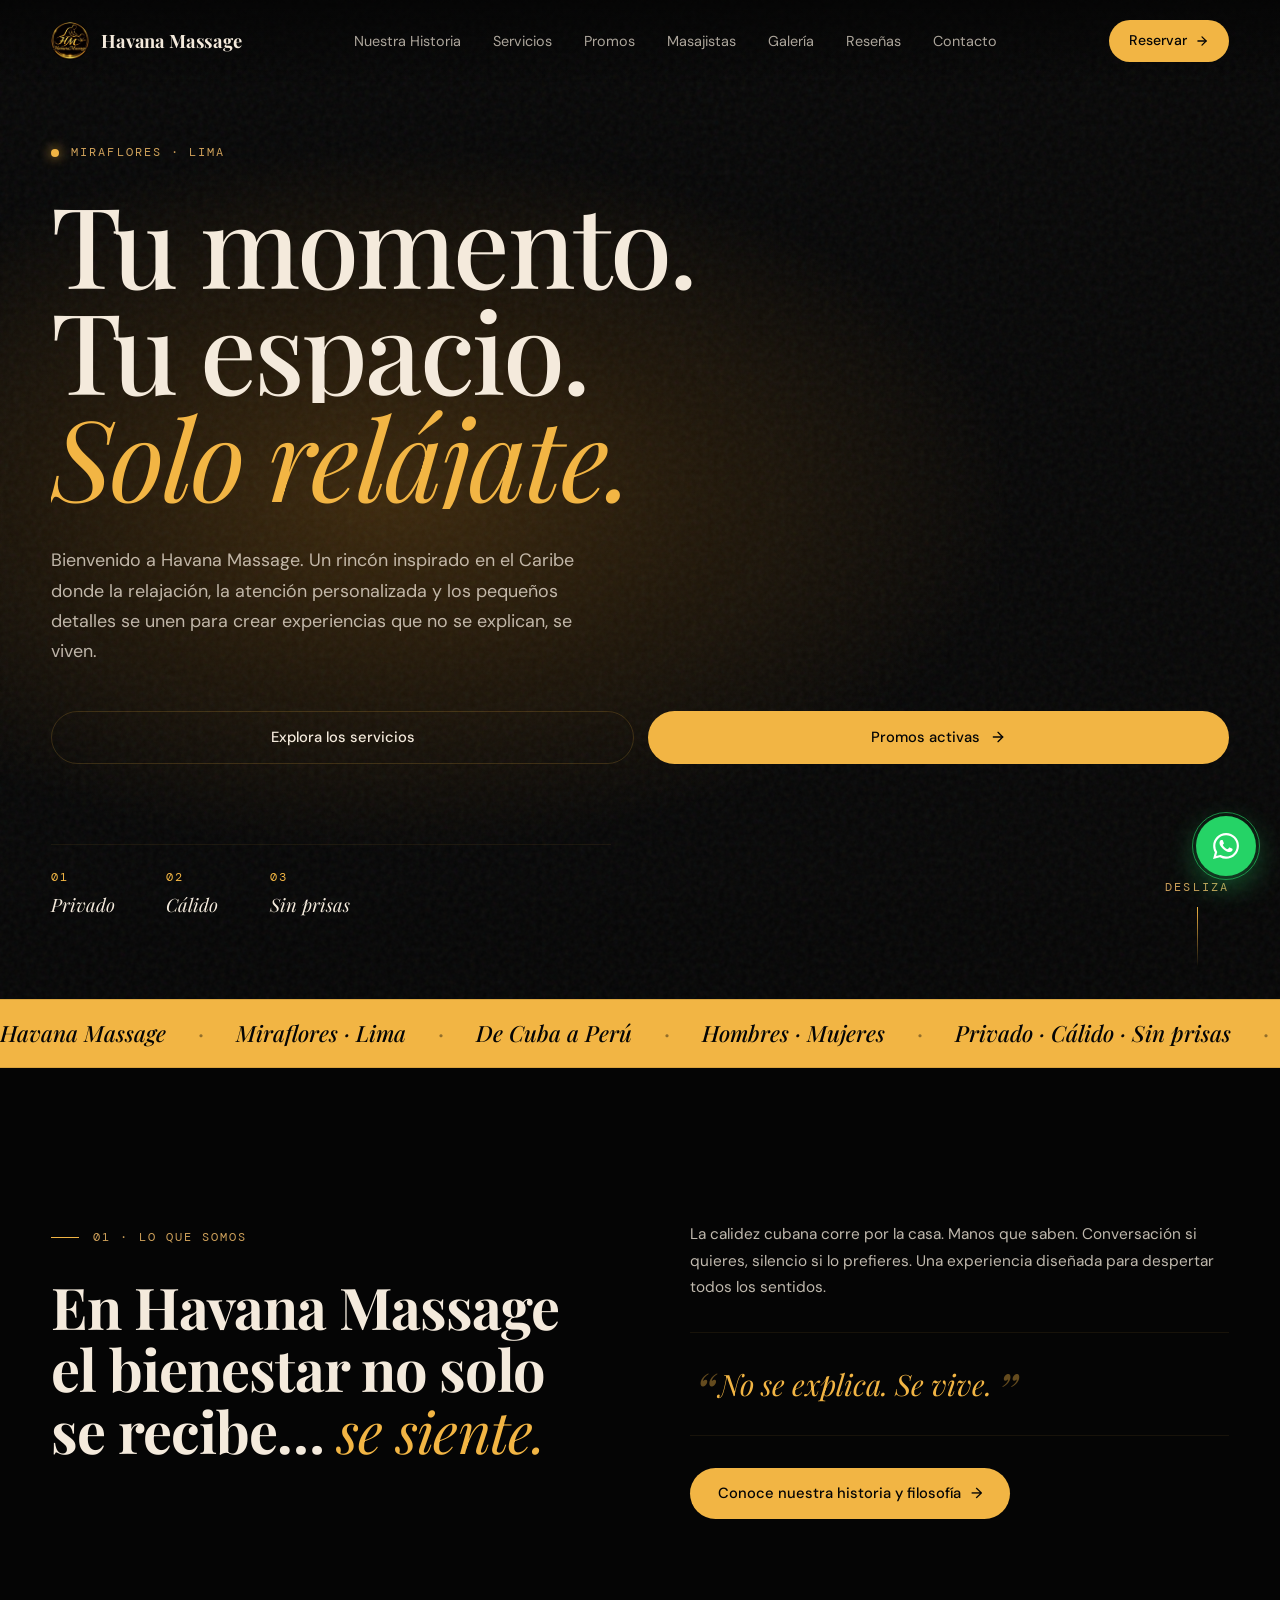
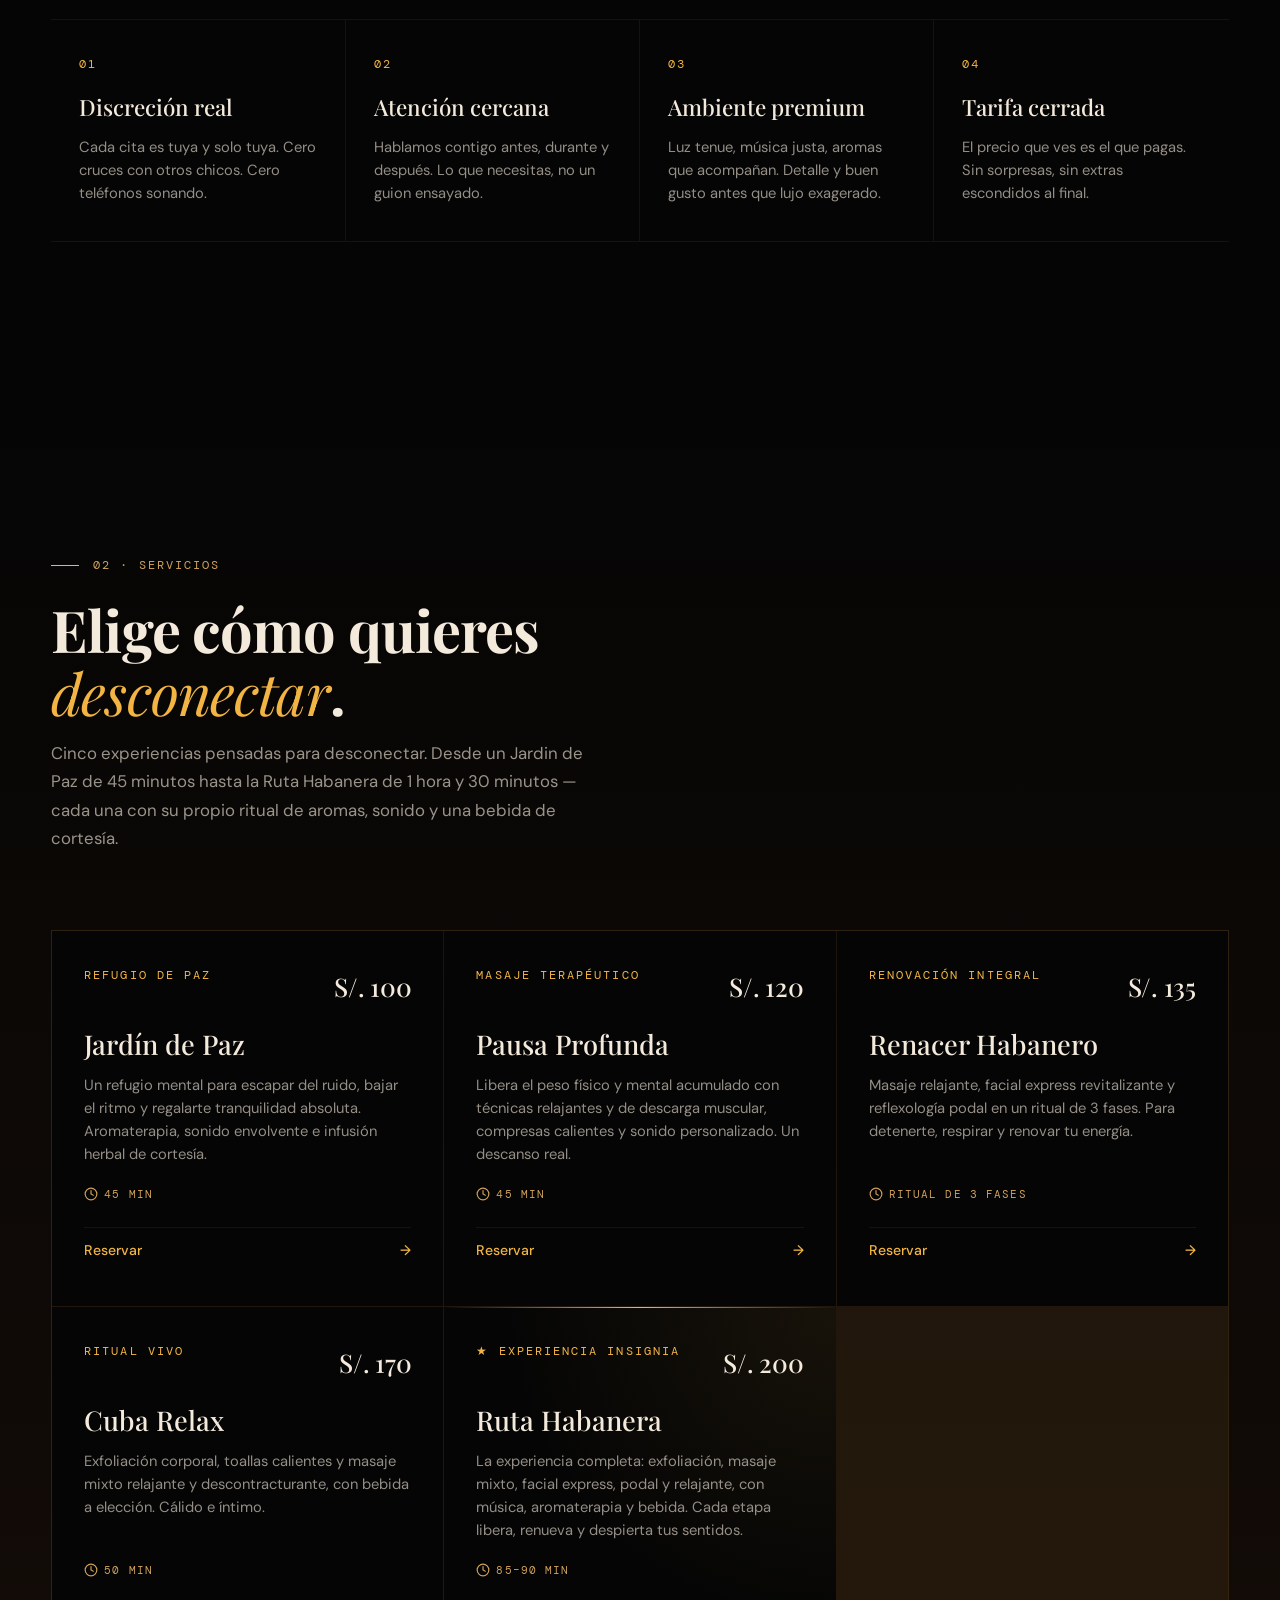
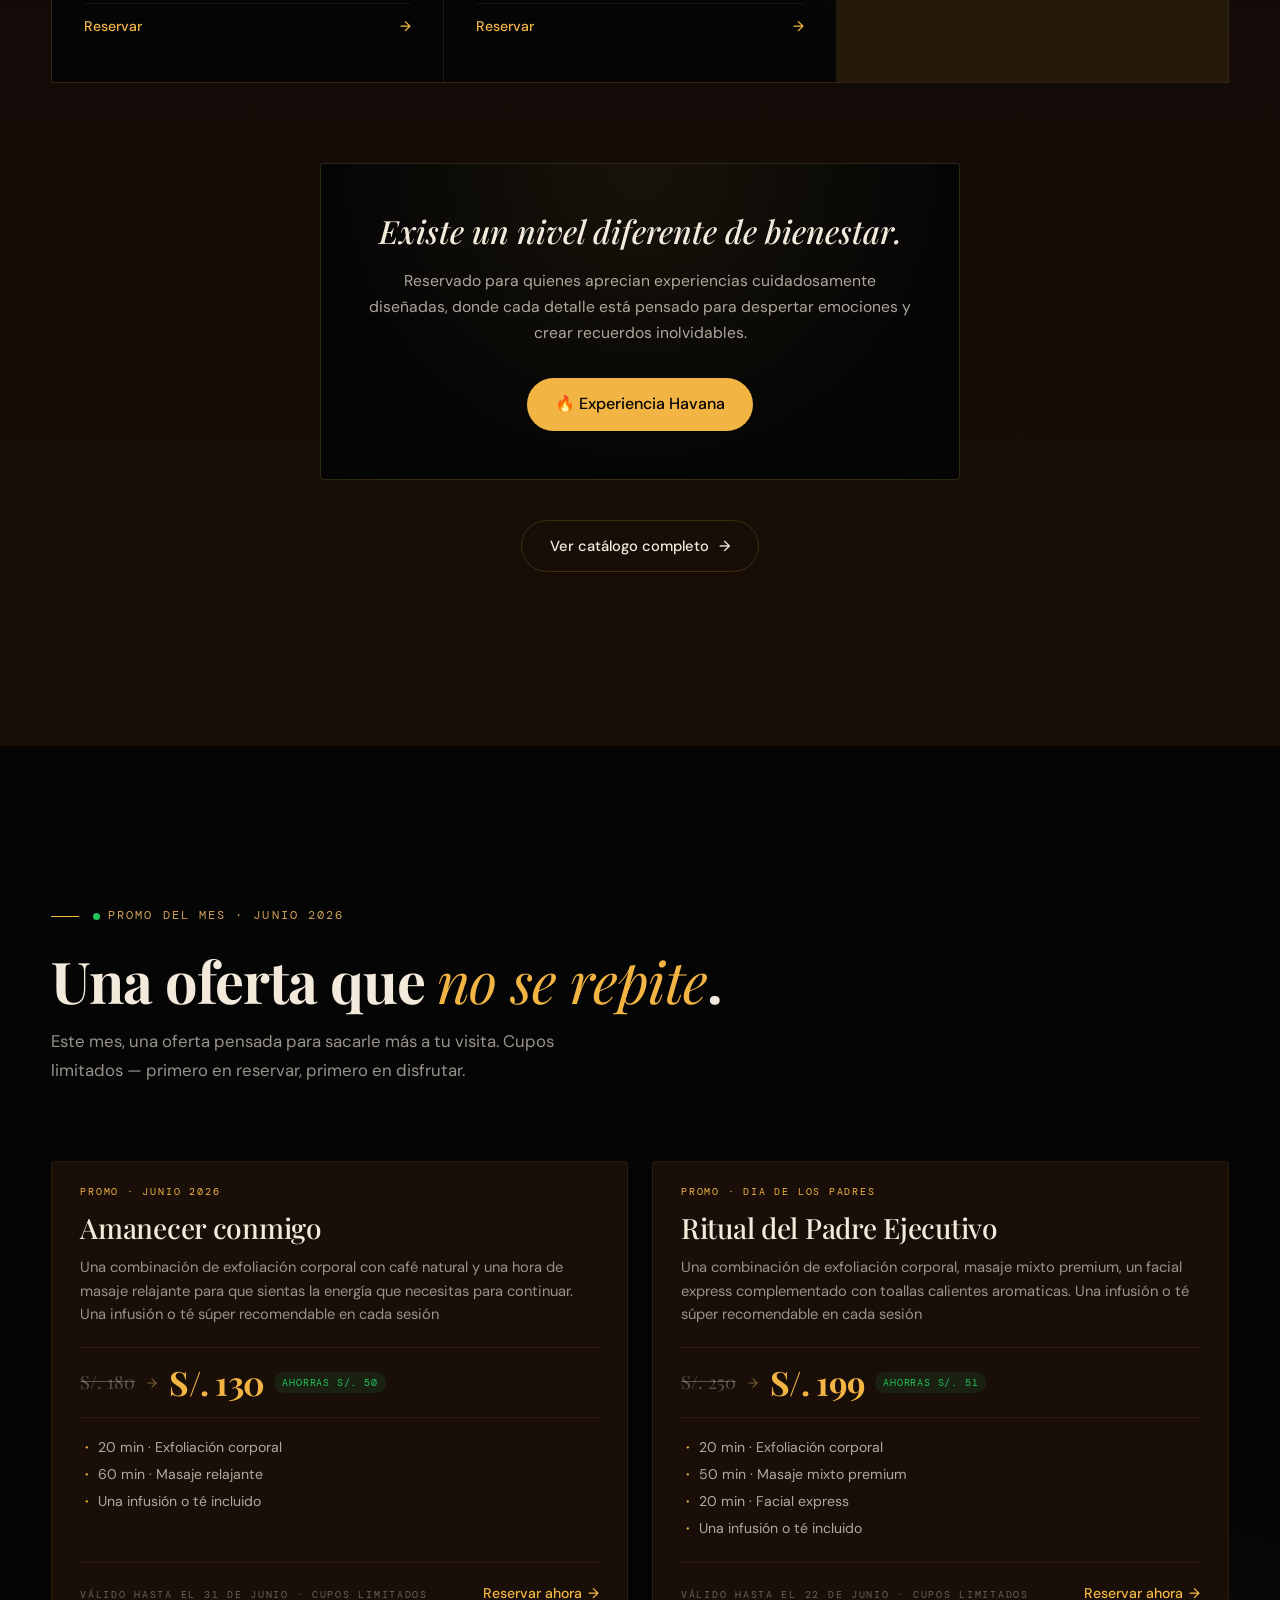
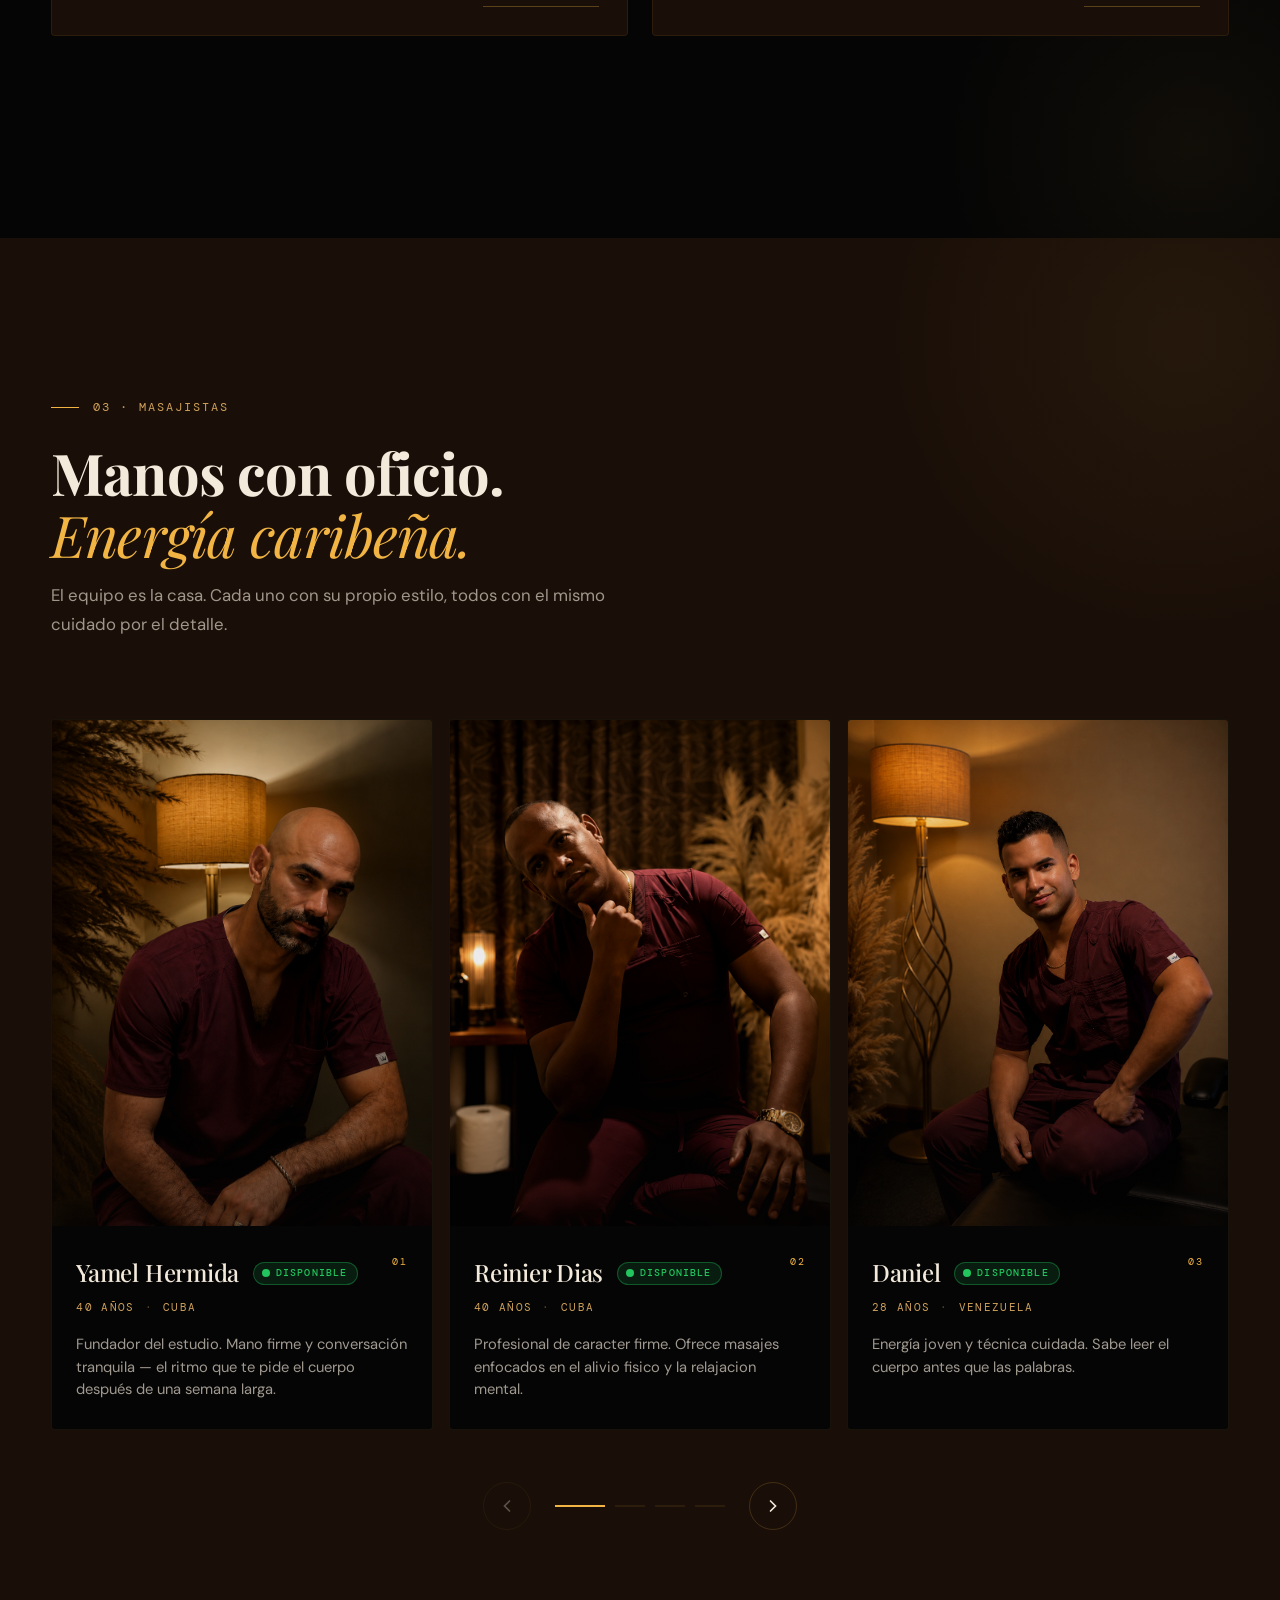
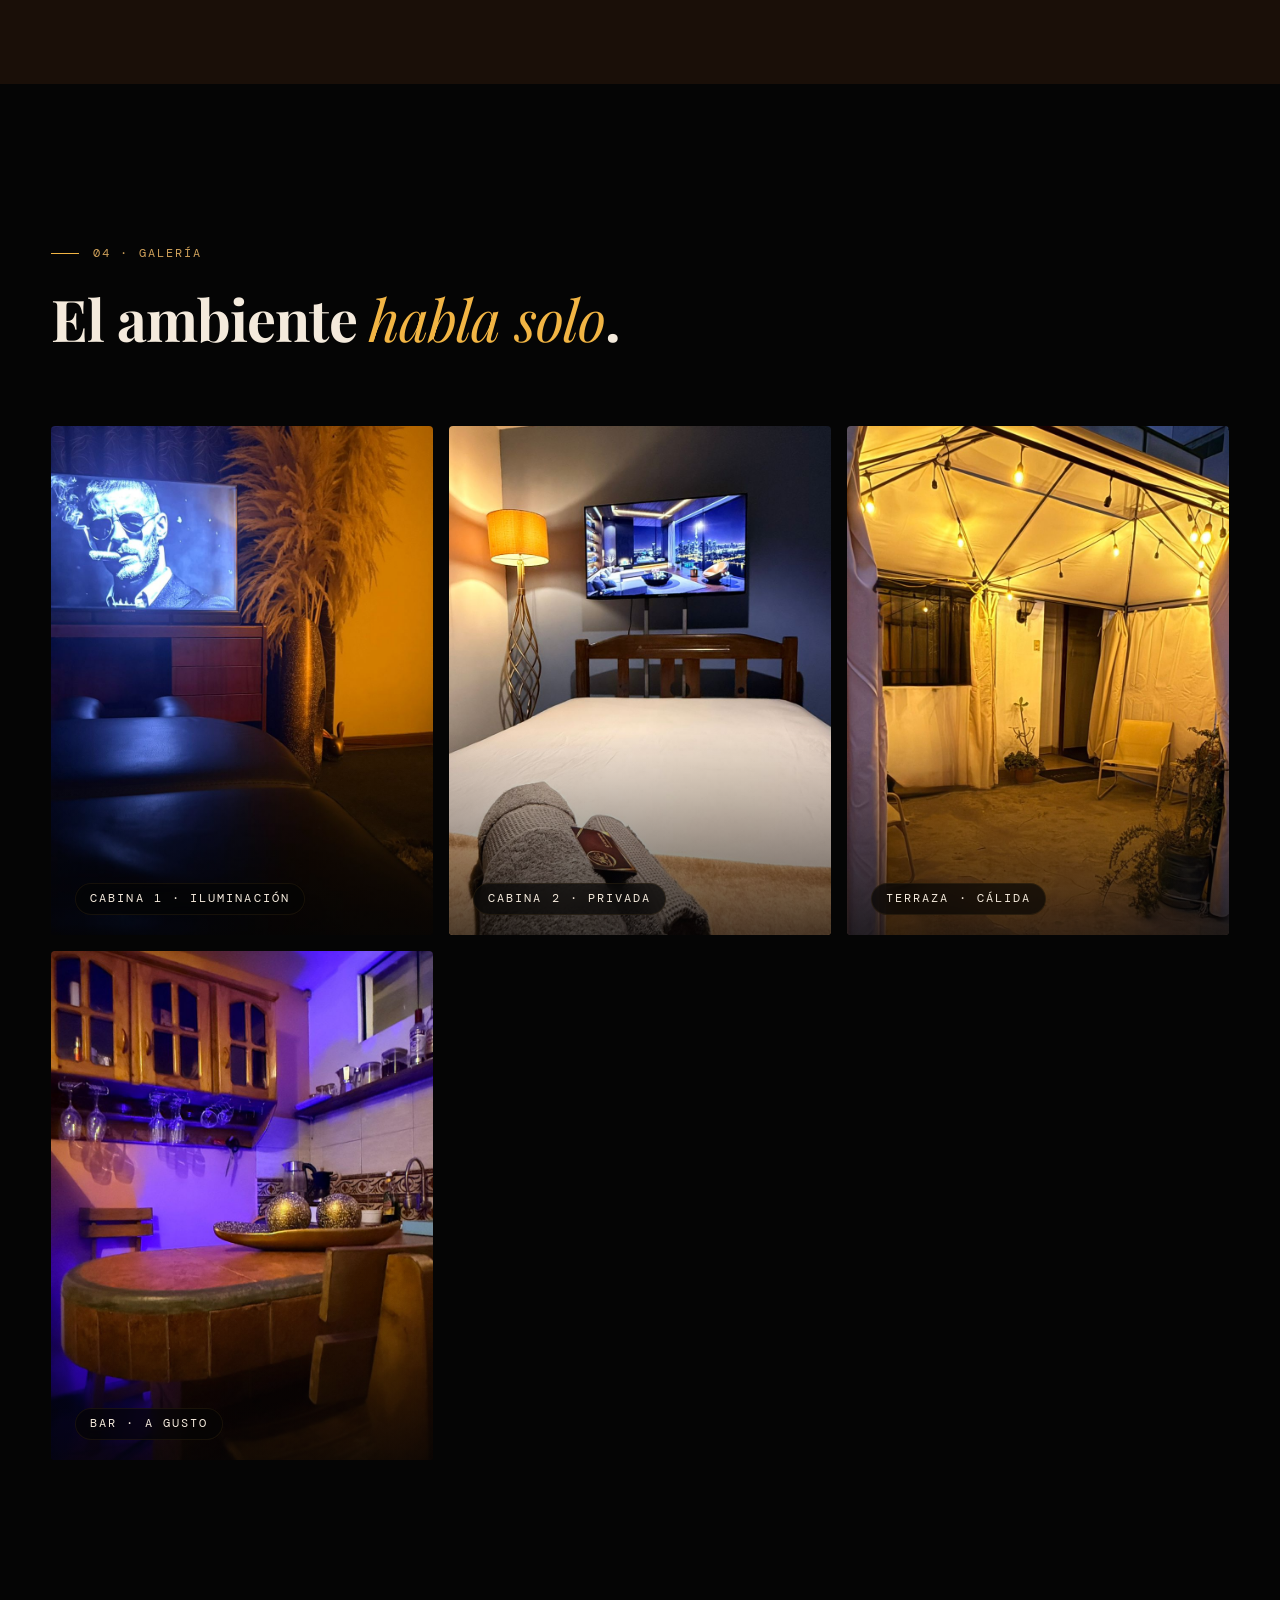
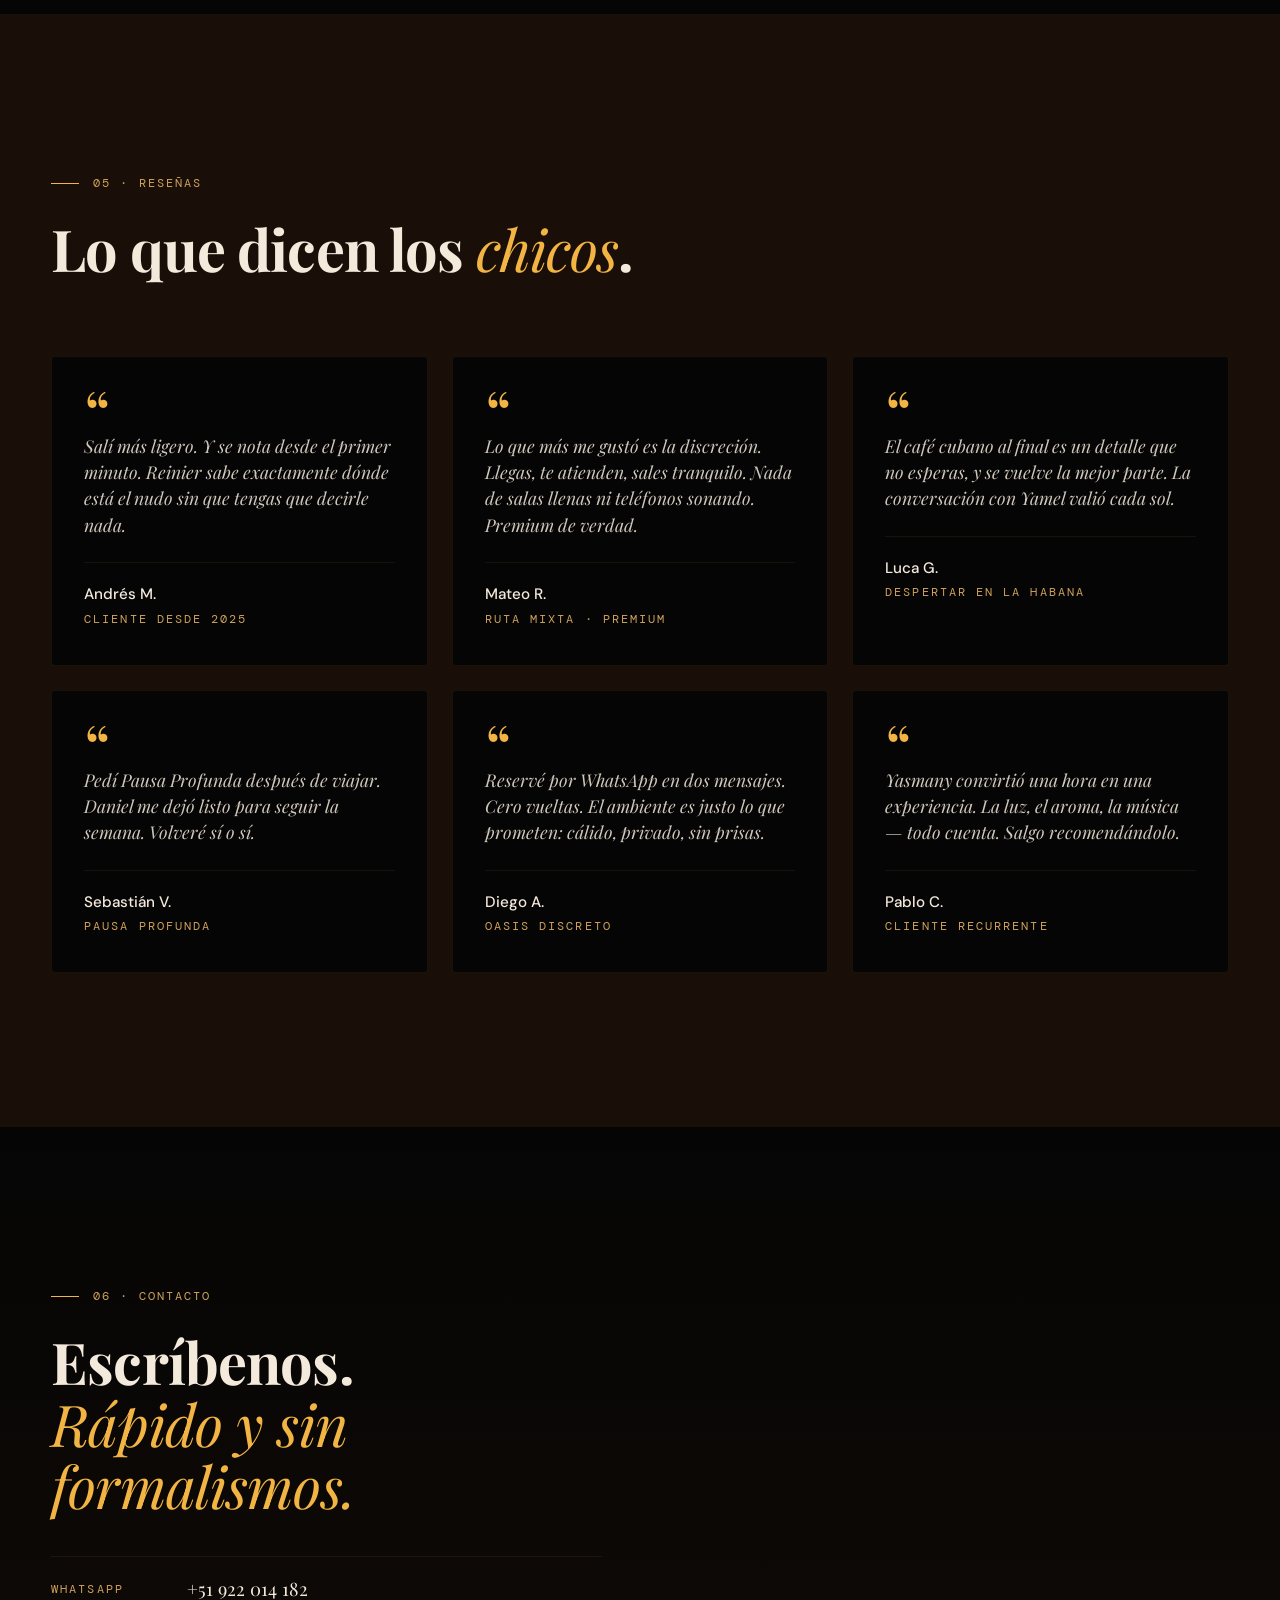
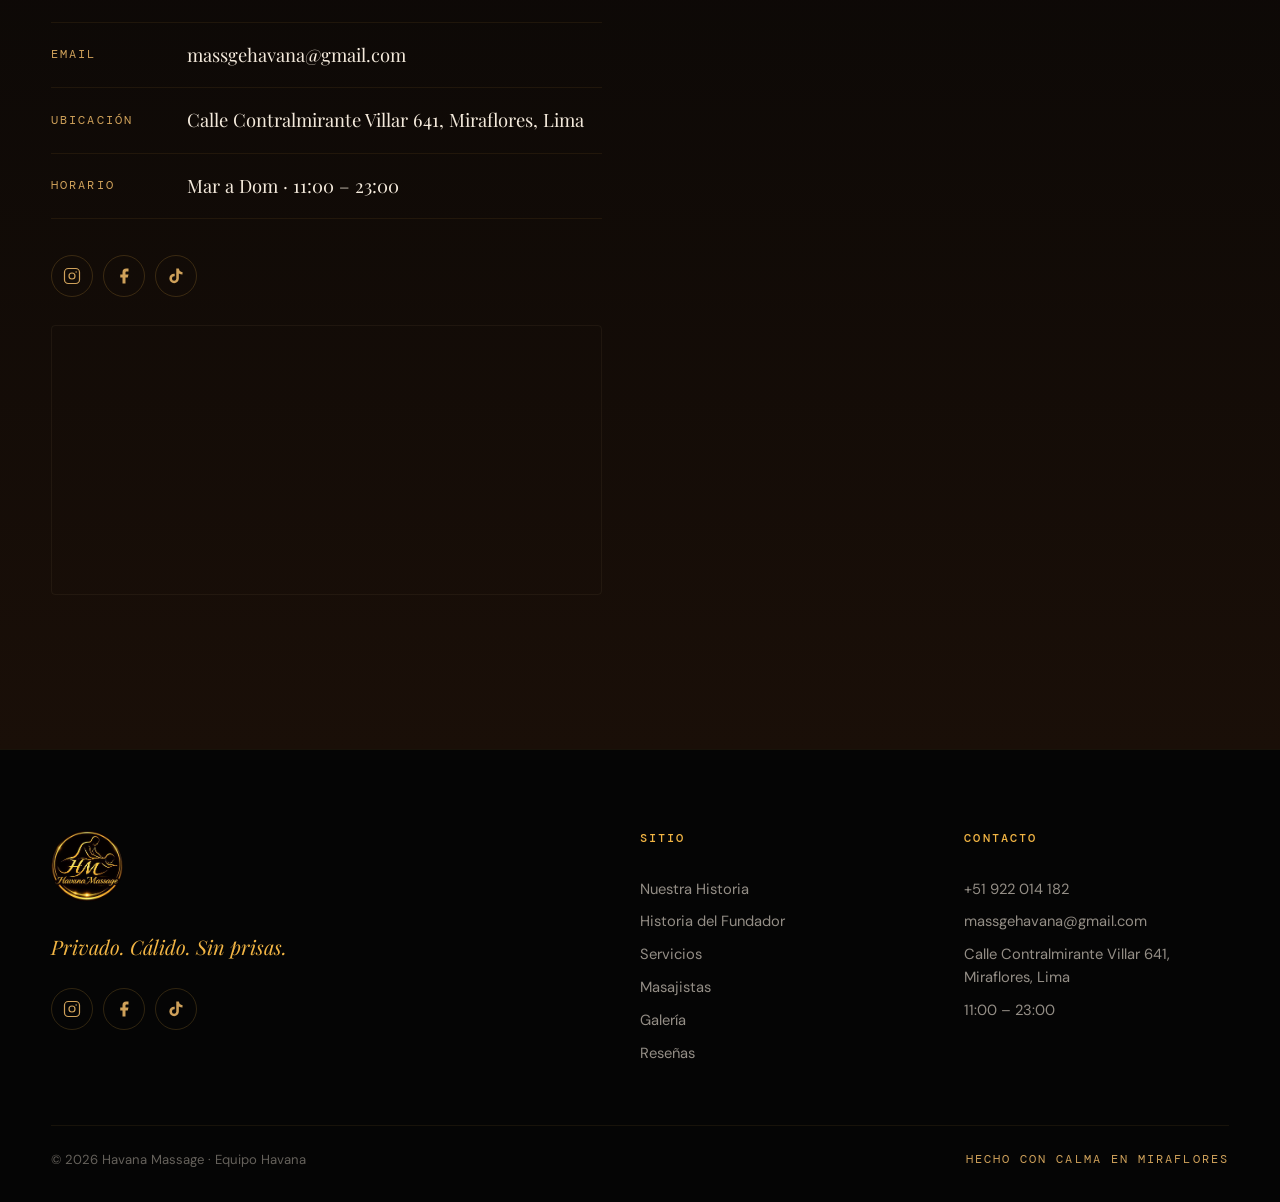
==== index.html @ 8b554588 "v14-direccion" ====
<!DOCTYPE html>
<html lang="es">
<head>
<!--Banner script here!--> 

<!-- Google tag (gtag.js) -->
<script async src="https://www.googletagmanager.com/gtag/js?id=AW-18199140398">
</script>
<script>
  window.dataLayer = window.dataLayer || [];
  function gtag(){dataLayer.push(arguments);}
  gtag('js', new Date());

  gtag('config', 'AW-18199140398');
</script>

<!-- Google tag (gtag.js) -->
<script async src="https://www.googletagmanager.com/gtag/js?id=G-4W2KEQS5DL"></script>
<script>
  window.dataLayer = window.dataLayer || [];
  function gtag(){dataLayer.push(arguments);}
  gtag('js', new Date());

  gtag('config', 'G-4W2KEQS5DL');
</script>
  <meta charset="UTF-8" />
  <meta name="viewport" content="width=device-width, initial-scale=1.0" />
  <title>Havana Massage · Tu momento. Tu espacio.</title>
  <meta name="description" content="Masajes para hombres en Miraflores, Lima. Ambiente privado, atención cercana, experiencia premium. Reserva tu momento." />
  <meta name="theme-color" content="#050505" />

  <!-- Open Graph -->
  <meta property="og:title" content="Havana Massage · Tu momento. Tu espacio." />
  <meta property="og:description" content="Masajes para hombres en Miraflores. Privado. Cálido. Sin prisas." />
  <meta property="og:image" content="img/logo.png" />
  <meta property="og:type" content="website" />

  <!-- Favicon -->
  <link rel="icon" type="image/jpeg" href="img/logo.png" />

  <!-- Fonts -->
  <link rel="preconnect" href="https://fonts.googleapis.com" />
  <link rel="preconnect" href="https://fonts.gstatic.com" crossorigin />
  <link href="https://fonts.googleapis.com/css2?family=Playfair+Display:ital,wght@0,400;0,500;0,700;0,900;1,400&family=DM+Sans:wght@300;400;500;700&family=DM+Mono:wght@400;500&display=swap" rel="stylesheet" />

  <!-- Styles -->
  <link rel="stylesheet" href="css/styles.css?v=20260518" />

  <!-- Google Analytics 4 -->
  <script async src="https://www.googletagmanager.com/gtag/js?id=G-4W2KEQS5DL"></script>
  <script>
    window.HM_GA_ID          = 'G-4W2KEQS5DL';
    window.HM_GA_PROPERTY_ID = '538920034'; // Número de propiedad GA4 (ej: 412345678)
    window.HM_GA_CLIENT_ID   = '186665447580-l646t7f4hv9ag1n69b9kj4jau8d5ch4h.apps.googleusercontent.com';   // OAuth2 Client ID de Google Cloud
    window.dataLayer = window.dataLayer || [];
    function gtag(){dataLayer.push(arguments);}
    gtag('js', new Date());
    gtag('config', window.HM_GA_ID, { anonymize_ip: true });
  </script>
  <!-- Google Identity Services (panel admin) -->
  <script src="https://accounts.google.com/gsi/client" async defer></script>
</head>
<body>

  <!-- ============ SPLASH ============ -->
  <div class="splash" id="splash" aria-hidden="true">
    <div class="splash__inner">
      <span class="splash__logo"><img src="img/logo.png" alt="" /></span>
      <div class="splash__line"></div>
    </div>
  </div>

  <!-- ============ NAV ============ -->
  <header class="nav" id="nav">
    <div class="nav__inner">
      <a href="#top" class="nav__brand" aria-label="Havana Massage">
        <span class="logo-circle"><img src="img/logo.png" alt="Havana Massage" /></span>
        <span>Havana Massage</span>
      </a>
      <nav class="nav__menu" aria-label="Menú principal">
        <a href="nuestra-historia.html">Nuestra Historia</a>
        <a href="#servicios">Servicios</a>
        <a href="#promos">Promos</a>
        <a href="#equipo">Masajistas</a>
        <a href="#galeria">Galería</a>
        <a href="#testimonios">Reseñas</a>
        <a href="#contacto">Contacto</a>
      </nav>
      <a class="nav__cta" href="https://wa.me/51922014182?text=Hola%20Havana%2C%20quiero%20reservar%20una%20cita" target="_blank" rel="noopener">
        Reservar
        <svg width="14" height="14" viewBox="0 0 24 24" fill="none" stroke="currentColor" stroke-width="2.2" stroke-linecap="round" stroke-linejoin="round"><line x1="5" y1="12" x2="19" y2="12"></line><polyline points="12 5 19 12 12 19"></polyline></svg>
      </a>
      <button class="nav__burger" id="navBurger" aria-label="Abrir menú" aria-expanded="false">
        <span></span><span></span><span></span>
      </button>
    </div>
    <div class="nav__mobile" id="navMobile">
      <a href="nuestra-historia.html">Nuestra Historia</a>
      <a href="historia-fundador.html">Historia del Fundador</a>
      <a href="#servicios">Servicios</a>
      <a href="#promos">Promos</a>
      <a href="#equipo">Masajistas</a>
      <a href="#galeria">Galería</a>
      <a href="#testimonios">Reseñas</a>
      <a href="#contacto">Contacto</a>
      <a class="nav__mobile-cta" href="https://wa.me/51922014182?text=Hola%20Havana%2C%20quiero%20reservar%20una%20cita" target="_blank" rel="noopener">Reservar por WhatsApp</a>
    </div>
  </header>

  <main id="top">

    <!-- ============ HERO ============ -->
    <section class="hero" id="hero">
      <div class="hero__bg" aria-hidden="true">
        <video class="hero__image" autoplay muted loop playsinline>
          <source src="img/fondo.mp4" type="video/mp4">
          <img src="img/ambient/fondo.PNG" alt="Fondo" />
        </video>
        <div class="hero__veil"></div>
        <div class="hero__grain"></div>
      </div>

      <div class="hero__content">
        <div class="hero__eyebrow">
          <span class="dot"></span>
          <span class="mono">MIRAFLORES · LIMA</span>
        </div>

        <h1 class="hero__title">
          <span class="reveal-line"><span>Tu momento.</span></span>
          <span class="reveal-line"><span>Tu espacio.</span></span>
          <span class="reveal-line italic"><span>Solo relájate.</span></span>
        </h1>

        <p class="hero__lede reveal" data-delay="600">
          Bienvenido a Havana Massage. Un rincón inspirado en el Caribe donde la relajación, la atención personalizada y los pequeños detalles se unen para crear experiencias que no se explican, se viven.
        </p>

        <div class="hero__ctas reveal" data-delay="800">
          <a href="#servicios" target="_blank" rel="noopener" class="btn btn--ghost">
            <span>Explora los servicios</span>
          </a>
          <a href="#promos" class="btn btn--primary btn--promo-live">
            <span>Promos activas</span>
            <svg width="16" height="16" viewBox="0 0 24 24" fill="none" stroke="currentColor" stroke-width="2" stroke-linecap="round" stroke-linejoin="round"><line x1="5" y1="12" x2="19" y2="12"></line><polyline points="12 5 19 12 12 19"></polyline></svg>
          </a>
          <!-- <a href="https://wa.me/51922014182?text=Hola%20Havana%2C%20quiero%20reservar%20una%20cita" target="_blank" rel="noopener" class="btn btn--ghost">
            <svg width="16" height="16" viewBox="0 0 24 24" fill="currentColor"><path d="M17.472 14.382c-.297-.149-1.758-.867-2.03-.967-.273-.099-.471-.148-.67.15-.197.297-.767.966-.94 1.164-.173.199-.347.223-.644.075-.297-.15-1.255-.463-2.39-1.475-.883-.788-1.48-1.761-1.653-2.059-.173-.297-.018-.458.13-.606.134-.133.298-.347.446-.52.149-.174.198-.298.298-.497.099-.198.05-.371-.025-.52-.075-.149-.669-1.612-.916-2.207-.242-.579-.487-.5-.669-.51l-.57-.01c-.198 0-.52.074-.792.372s-1.04 1.016-1.04 2.479 1.065 2.876 1.213 3.074c.149.198 2.095 3.2 5.077 4.487.709.306 1.262.489 1.694.625.712.227 1.36.195 1.871.118.571-.085 1.758-.719 2.006-1.413.248-.694.248-1.289.173-1.413-.074-.124-.272-.198-.57-.347m-5.421 7.403h-.004a9.87 9.87 0 0 1-5.031-1.378l-.361-.214-3.741.982.998-3.648-.235-.374a9.86 9.86 0 0 1-1.51-5.26c.001-5.45 4.436-9.884 9.888-9.884 2.64 0 5.122 1.03 6.988 2.898a9.825 9.825 0 0 1 2.893 6.994c-.003 5.45-4.437 9.884-9.885 9.884m8.413-18.297A11.815 11.815 0 0 0 12.05 0C5.495 0 .16 5.335.157 11.892c0 2.096.547 4.142 1.588 5.945L.057 24l6.305-1.654a11.882 11.882 0 0 0 5.683 1.448h.005c6.554 0 11.89-5.335 11.893-11.893a11.821 11.821 0 0 0-3.48-8.413"/></svg>
            <span>Reserva por WhatsApp</span>
          </a> -->
        </div>

        <div class="hero__meta">
          <div><span class="mono">01</span><span>Privado</span></div>
          <div><span class="mono">02</span><span>Cálido</span></div>
          <div><span class="mono">03</span><span>Sin prisas</span></div>
        </div>
      </div>

      <a href="#filosofia" class="hero__scroll" aria-label="Desplazar hacia abajo">
        <span class="mono">desliza</span>
        <span class="hero__scroll-line"></span>
      </a>
    </section>

    <!-- ============ MARQUEE ============ -->
    <div class="marquee" aria-hidden="true">
      <div class="marquee__track">
        <span>Havana Massage</span><i>·</i>
        <span>Miraflores · Lima</span><i>·</i>
        <span>De Cuba a Perú</span><i>·</i>
        <span>Hombres · Mujeres</span><i>·</i>
        <span>Privado · Cálido · Sin prisas</span><i>·</i>
        <span>Reserva por WhatsApp</span><i>·</i>
        <span>Havana Massage</span><i>·</i>
        <span>Miraflores · Lima</span><i>·</i>
        <span>Clientes LGBTIQ+</span><i>·</i>
        <span>De Cuba a Perú</span><i>·</i>
        <span>Privado · Cálido · Sin prisas</span><i>·</i>
        <span>Reserva por WhatsApp</span><i>·</i>
      </div>
    </div>

    <!-- ============ FILOSOFÍA / SOBRE ============ -->
    <section class="philosophy" id="filosofia">
      <div class="container">
        <div class="philosophy__grid">
          <div class="philosophy__left">
            <span class="eyebrow"><span class="line-x"></span><span class="mono">01 · Lo que somos</span></span>
            <h2 class="h2 reveal" data-split>
              En Havana Massage<br />
              el bienestar no solo se recibe… <em>se siente.</em>
            </h2>
          </div>
          <div class="philosophy__right">
            <p class="reveal">
              La calidez cubana corre por la casa. Manos que saben. Conversación si quieres, silencio si lo prefieres. Una experiencia diseñada para despertar todos los sentidos.
            </p>
            <p class="reveal pull-quote">
              <span>“</span>No se explica. Se vive.<span>”</span>
            </p>
            <div class="reveal" style="margin-top:32px">
              <a href="nuestra-historia.html" class="btn btn--primary">Conoce nuestra historia y filosofía <span>→</span></a>
            </div>
          </div>
        </div>

        <div class="values reveal">
          <article class="value">
            <span class="value__num mono">01</span>
            <h3>Discreción real</h3>
            <p>Cada cita es tuya y solo tuya. Cero cruces con otros chicos. Cero teléfonos sonando.</p>
          </article>
          <article class="value">
            <span class="value__num mono">02</span>
            <h3>Atención cercana</h3>
            <p>Hablamos contigo antes, durante y después. Lo que necesitas, no un guion ensayado.</p>
          </article>
          <article class="value">
            <span class="value__num mono">03</span>
            <h3>Ambiente premium</h3>
            <p>Luz tenue, música justa, aromas que acompañan. Detalle y buen gusto antes que lujo exagerado.</p>
          </article>
          <article class="value">
            <span class="value__num mono">04</span>
            <h3>Tarifa cerrada</h3>
            <p>El precio que ves es el que pagas. Sin sorpresas, sin extras escondidos al final.</p>
          </article>
        </div>
      </div>
    </section>

    <!-- ============ SERVICIOS ============ -->
    <section class="services" id="servicios">
      <div class="container">
        <header class="section__head">
          <span class="eyebrow"><span class="line-x"></span><span class="mono">02 · Servicios</span></span>
          <h2 class="h2 reveal" data-split>Elige cómo quieres <em>desconectar</em>.</h2>
          <p class="section__lede reveal">Cinco experiencias pensadas para desconectar. Desde un Jardin de Paz de 45 minutos hasta la Ruta Habanera de 1 hora y 30 minutos — cada una con su propio ritual de aromas, sonido y una bebida de cortesía.</p>
        </header>

        <div class="services__grid reveal">

          <article class="service">
            <header class="service__head">
              <span class="service__tag mono">Refugio de paz</span>
              <span class="service__price">S/. 100</span>
            </header>
            <h3 class="service__name">Jardín de Paz</h3>
            <p class="service__desc">Un refugio mental para escapar del ruido, bajar el ritmo y regalarte tranquilidad absoluta. Aromaterapia, sonido envolvente e infusión herbal de cortesía.</p>
            <div class="service__meta">
              <span><svg width="14" height="14" viewBox="0 0 24 24" fill="none" stroke="currentColor" stroke-width="2" stroke-linecap="round"><circle cx="12" cy="12" r="10"/><polyline points="12 6 12 12 16 14"/></svg> 45 min</span>
            </div>
            <a class="service__cta" href="https://wa.me/51922014182?text=Hola%2C%20quiero%20reservar%20la%20experiencia%20*Jard%C3%ADn%20de%20Paz*.%0A%0AResumen%20del%20servicio%3A%0A-%20Categoria%3A%20Refugio%20de%20paz%0A-%20Precio%3A%20S%2F.%20100%0A-%20Duracion%3A%2045%20min%0A-%20Incluye%3A%20aromaterapia%20envolvente%2C%20sonido%20envolvente%20e%20infusi%C3%B3n%20herbal%20de%20cortes%C3%ADa" target="_blank" rel="noopener">Reservar <span>→</span></a>
          </article>

          <article class="service">
            <header class="service__head">
              <span class="service__tag mono">Masaje terapéutico</span>
              <span class="service__price">S/. 120</span>
            </header>
            <h3 class="service__name">Pausa Profunda</h3>
            <p class="service__desc">Libera el peso físico y mental acumulado con técnicas relajantes y de descarga muscular, compresas calientes y sonido personalizado. Un descanso real.</p>
            <div class="service__meta">
              <span><svg width="14" height="14" viewBox="0 0 24 24" fill="none" stroke="currentColor" stroke-width="2" stroke-linecap="round"><circle cx="12" cy="12" r="10"/><polyline points="12 6 12 12 16 14"/></svg> 45 min</span>
            </div>
            <a class="service__cta" href="https://wa.me/51922014182?text=Hola%2C%20quiero%20reservar%20la%20experiencia%20*Pausa%20Profunda*.%0A%0AResumen%20del%20servicio%3A%0A-%20Categoria%3A%20Masaje%20terap%C3%A9utico%0A-%20Precio%3A%20S%2F.%20120%0A-%20Duracion%3A%2045%20min%0A-%20Incluye%3A%20t%C3%A9cnicas%20relajantes%20y%20de%20descarga%20muscular%2C%20compresas%20calientes%20y%20sonido%20personalizado" target="_blank" rel="noopener">Reservar <span>→</span></a>
          </article>

          <article class="service">
            <header class="service__head">
              <span class="service__tag mono">Renovación integral</span>
              <span class="service__price">S/. 135</span>
            </header>
            <h3 class="service__name">Renacer Habanero</h3>
            <p class="service__desc">Masaje relajante, facial express revitalizante y reflexología podal en un ritual de 3 fases. Para detenerte, respirar y renovar tu energía.</p>
            <div class="service__meta">
              <span><svg width="14" height="14" viewBox="0 0 24 24" fill="none" stroke="currentColor" stroke-width="2" stroke-linecap="round"><circle cx="12" cy="12" r="10"/><polyline points="12 6 12 12 16 14"/></svg> Ritual de 3 fases</span>
            </div>
            <a class="service__cta" href="https://wa.me/51922014182?text=Hola%2C%20quiero%20reservar%20la%20experiencia%20*Renacer%20Habanero*.%0A%0AResumen%20del%20servicio%3A%0A-%20Categoria%3A%20Renovaci%C3%B3n%20integral%0A-%20Precio%3A%20S%2F.%20135%0A-%20Duracion%3A%20ritual%20de%203%20fases%0A-%20Incluye%3A%20masaje%20relajante%20%2830%20min%29%2C%20facial%20express%20revitalizante%20y%20reflexolog%C3%ADa%20podal" target="_blank" rel="noopener">Reservar <span>→</span></a>
          </article>

          <article class="service">
            <header class="service__head">
              <span class="service__tag mono">Ritual vivo</span>
              <span class="service__price">S/. 170</span>
            </header>
            <h3 class="service__name">Cuba Relax</h3>
            <p class="service__desc">Exfoliación corporal, toallas calientes y masaje mixto relajante y descontracturante, con bebida a elección. Cálido e íntimo.</p>
            <div class="service__meta">
              <span><svg width="14" height="14" viewBox="0 0 24 24" fill="none" stroke="currentColor" stroke-width="2" stroke-linecap="round"><circle cx="12" cy="12" r="10"/><polyline points="12 6 12 12 16 14"/></svg> 50 min</span>
            </div>
            <a class="service__cta" href="https://wa.me/51922014182?text=Hola%2C%20quiero%20reservar%20la%20experiencia%20*Cuba%20Relax*.%0A%0AResumen%20del%20servicio%3A%0A-%20Categoria%3A%20Ritual%20vivo%0A-%20Precio%3A%20S%2F.%20170%0A-%20Duracion%3A%2050%20min%0A-%20Incluye%3A%20exfoliaci%C3%B3n%20corporal%2C%20toallas%20calientes%2C%20masaje%20mixto%20relajante%20y%20descontracturante%2C%20y%20bebida%20fr%C3%ADa%20o%20caliente%20a%20elecci%C3%B3n" target="_blank" rel="noopener">Reservar <span>→</span></a>
          </article>

          <article class="service service--feature">
            <header class="service__head">
              <span class="service__tag mono">★ Experiencia insignia</span>
              <span class="service__price">S/. 200</span>
            </header>
            <h3 class="service__name">Ruta Habanera</h3>
            <p class="service__desc">La experiencia completa: exfoliación, masaje mixto, facial express, podal y relajante, con música, aromaterapia y bebida. Cada etapa libera, renueva y despierta tus sentidos.</p>
            <div class="service__meta">
              <span><svg width="14" height="14" viewBox="0 0 24 24" fill="none" stroke="currentColor" stroke-width="2" stroke-linecap="round"><circle cx="12" cy="12" r="10"/><polyline points="12 6 12 12 16 14"/></svg> 85–90 min</span>
            </div>
            <a class="service__cta" href="https://wa.me/51922014182?text=Hola%2C%20quiero%20reservar%20la%20experiencia%20*Ruta%20Habanera*.%0A%0AResumen%20del%20servicio%3A%0A-%20Categoria%3A%20Experiencia%20insignia%0A-%20Precio%3A%20S%2F.%20200%0A-%20Duracion%3A%2085-90%20min%0A-%20Incluye%3A%20exfoliaci%C3%B3n%20%2825%20min%29%2C%20masaje%20mixto%20%2825%20min%29%2C%20facial%20express%20%2810%20min%29%2C%20masaje%20podal%20%2810%20min%29%20y%20masaje%20relajante%20%2815%20min%29%2C%20con%20m%C3%BAsica%2C%20aromaterapia%20y%20bebida" target="_blank" rel="noopener">Reservar <span>→</span></a>
          </article>

        </div>
        <p class="services__hint">← desliza para ver más →</p>

        <!-- Adicionales -->
        <!-- <div class="extras reveal">
          <div class="extras__head">
            <span class="eyebrow"><span class="line-x"></span><span class="mono">Para sumar</span></span>
            <h3 class="h3">Adicionales</h3>
          </div>
          <ul class="extras__list">
            <li>
              <span class="extras__name">Exfoliación corporal</span>
              <span class="extras__time mono">20 min</span>
              <span class="extras__price">S/. 60</span>
            </li>
            <li>
              <span class="extras__name">Depilación con crema</span>
              <span class="extras__time mono">por región</span>
              <span class="extras__price">S/. 60</span>
            </li>
            <li>
              <span class="extras__name">Baño de espuma</span>
              <span class="extras__time mono">25 min</span>
              <span class="extras__price">S/. 80</span>
            </li>
          </ul>
        </div> -->

        <div class="services__experience reveal">
          <p class="services__experience-lead">Existe un nivel diferente de bienestar.</p>
          <p class="services__experience-text">Reservado para quienes aprecian experiencias cuidadosamente diseñadas, donde cada detalle está pensado para despertar emociones y crear recuerdos inolvidables.</p>
          <a href="https://wa.me/51922014182?text=Hola%2C%20quiero%20acceder%20a%20los%20servicios%20de%20la%20Experiencia%20Havana" target="_blank" rel="noopener" class="btn btn--primary btn--promo-live">🔥 Experiencia Havana</a>
        </div>

        <div class="services__catalog-cta reveal">
          <a href="catalogo.html" class="btn btn--ghost">Ver catálogo completo <span>→</span></a>
        </div>

      </div>
    </section>

    <!-- ============ PROMOS DEL MES ============ -->
    <section class="promos" id="promos">
      <div class="container">
        <header class="section__head">
          <span class="eyebrow"><span class="line-x"></span><span class="mono promo-eyebrow-live"><span class="promo-dot"></span>Promo del mes · Junio 2026</span></span>
          <h2 class="h2 reveal" data-split>Una oferta que <em>no se repite</em>.</h2>
          <p class="section__lede reveal">Este mes, una oferta pensada para sacarle más a tu visita. Cupos limitados — primero en reservar, primero en disfrutar.</p>
        </header>

        <div class="promos__grid">

          <!-- PROMO 01 · edita aquí para cambiar contenido -->
          <article class="promo reveal">
            <div class="promo__label mono">Promo · Junio 2026</div>
            <div class="promo__body">
              <h3 class="promo__name">Amanecer conmigo</h3>
              <p class="promo__desc">Una combinación de exfoliación corporal con café natural y una hora de masaje relajante para que sientas la energía que necesitas para continuar.
                                     Una infusión o té súper recomendable en cada sesión</p>
              <div class="promo__pricing">
                <span class="promo__original">S/. 180</span>
                <svg class="promo__arrow" width="14" height="14" viewBox="0 0 24 24" fill="none" stroke="currentColor" stroke-width="2" stroke-linecap="round"><line x1="5" y1="12" x2="19" y2="12"/><polyline points="12 5 19 12 12 19"/></svg>
                <span class="promo__price">S/. 130</span>
                <span class="promo__save mono">Ahorras S/. 50</span>
              </div>
              <ul class="promo__includes">
                <li>20 min · Exfoliación corporal</li>
                <li>60 min · Masaje relajante</li>
                <li>Una infusión o té incluido</li>
              </ul>
              <div class="promo__footer">
                <span class="mono promo__valid">Válido hasta el 31 de junio · Cupos limitados</span>
                <a class="promo__cta" href="https://wa.me/51922014182?text=Hola%20Havana%2C%20quiero%20reservar%20la%20Oferta%20Amanecer%20conmigo%20(promo%20junio%20S%2F.130)" target="_blank" rel="noopener">Reservar ahora <span>→</span></a>
              </div>
            </div>
          </article>

          <article class="promo reveal">
            <div class="promo__label mono">Promo · Dia de los padres</div>
            <div class="promo__body">
              <h3 class="promo__name">Ritual del Padre Ejecutivo</h3>
              <p class="promo__desc">Una combinación de exfoliación corporal, masaje mixto premium, un facial express complementado con toallas calientes aromaticas.
                                     Una infusión o té súper recomendable en cada sesión</p>
              <div class="promo__pricing">
                <span class="promo__original">S/. 250</span>
                <svg class="promo__arrow" width="14" height="14" viewBox="0 0 24 24" fill="none" stroke="currentColor" stroke-width="2" stroke-linecap="round"><line x1="5" y1="12" x2="19" y2="12"/><polyline points="12 5 19 12 12 19"/></svg>
                <span class="promo__price">S/. 199</span>
                <span class="promo__save mono">Ahorras S/. 51</span>
              </div>
              <ul class="promo__includes">
                <li>20 min · Exfoliación corporal</li>
                <li>50 min · Masaje mixto premium</li>
                <li>20 min · Facial express</li>
                <li>Una infusión o té incluido</li>
              </ul>
              <div class="promo__footer">
                <span class="mono promo__valid">Válido hasta el 22 de junio · Cupos limitados</span>
                <a class="promo__cta" href="https://wa.me/51922014182?text=Hola%20Havana%2C%20quiero%20reservar%20el%20Ritual%20del%20Padre%20Ejecutivo%20(promo%20dia%20del%20padre%20S%2F.199)" target="_blank" rel="noopener">Reservar ahora <span>→</span></a>
              </div>
            </div>
          </article>

          <!-- PROMO 02 · edita aquí para cambiar contenido -->
          <!-- <article class="promo promo--featured reveal">
            <span class="promo__badge mono">La más pedida</span>
            <div class="promo__label mono">Promo 02 · Mayo 2026</div>
            <div class="promo__body">
              <h3 class="promo__name">Ruta Mixta Premium</h3>
              <p class="promo__desc">La combinación favorita del estudio — relajante + tántrico — con 20 minutos extra de sobremesa y un café cubano de cortesía. El ritual completo a precio especial.</p>
              <div class="promo__pricing">
                <span class="promo__original">S/. 205</span>
                <svg class="promo__arrow" width="14" height="14" viewBox="0 0 24 24" fill="none" stroke="currentColor" stroke-width="2" stroke-linecap="round"><line x1="5" y1="12" x2="19" y2="12"/><polyline points="12 5 19 12 12 19"/></svg>
                <span class="promo__price">S/. 170</span>
                <span class="promo__save mono">Ahorras S/. 35</span>
              </div>
              <ul class="promo__includes">
                <li>30 min · Masaje relajante</li>
                <li>40 min · Masaje tántrico</li>
                <li>20 min · Sobremesa + café cubano</li>
              </ul>
              <div class="promo__footer">
                <span class="mono promo__valid">Válido hasta el 31 de mayo · Cupos limitados</span>
                <a class="promo__cta" href="https://wa.me/51922014182?text=Hola%20Havana%2C%20quiero%20reservar%20la%20Ruta%20Mixta%20Premium%20(promo%20mayo%20S%2F.170)" target="_blank" rel="noopener">Reservar ahora <span>→</span></a>
              </div>
            </div>
          </article> -->

        </div>

        <!-- <div class="promos__more reveal">
          <a href="promos.html" class="btn btn--ghost">
            Ver todas las promos activas
            <svg width="16" height="16" viewBox="0 0 24 24" fill="none" stroke="currentColor" stroke-width="2" stroke-linecap="round" stroke-linejoin="round"><line x1="5" y1="12" x2="19" y2="12"/><polyline points="12 5 19 12 12 19"/></svg>
          </a>
        </div> -->

      </div>
    </section>

    <!-- ============ EQUIPO / MASAJISTAS ============ -->
    <section class="team" id="equipo">
      <div class="container">
        <header class="section__head">
          <span class="eyebrow"><span class="line-x"></span><span class="mono">03 · Masajistas</span></span>
          <h2 class="h2 reveal" data-split>Manos con oficio.<br /><em>Energía caribeña.</em></h2>
          <p class="section__lede reveal">El equipo es la casa. Cada uno con su propio estilo, todos con el mismo cuidado por el detalle.</p>
        </header>

        <div class="team__carousel reveal">
          <div class="team__viewport" id="teamViewport">
            <div class="team__track" id="teamTrack">

              <article class="member" data-active="true">
                <div class="member__photo">
                  <img src="img/team/yamel.png" alt="Yamel Hermida" loading="lazy" />
                </div>
                <div class="member__info">
                  <span class="member__num mono">01</span>
                  <h3 class="member__name">Yamel Hermida <span class="member__dot" aria-label="Disponible hoy">Disponible</span></h3>
                  <p class="member__meta"><span>40 años</span><span class="sep">·</span><span>Cuba</span></p>
                  <p class="member__bio">Fundador del estudio. Mano firme y conversación tranquila — el ritmo que te pide el cuerpo después de una semana larga.</p>
                </div>
              </article>

              <article class="member" data-active="true">
                <div class="member__photo">
                  <img src="img/team/rei.png" alt="Reinier Dias" loading="lazy" />
                </div>
                <div class="member__info">
                  <span class="member__num mono">02</span>
                  <h3 class="member__name">Reinier Dias <span class="member__dot" aria-label="Disponible hoy">Disponible</span></h3>
                  <p class="member__meta"><span>40 años</span><span class="sep">·</span><span>Cuba</span></p>
                  <p class="member__bio">Profesional de caracter firme. Ofrece masajes enfocados en el alivio fisico y la relajacion mental.</p>
                </div>
              </article>

              <article class="member" data-active="true">
                <div class="member__photo">
                  <img src="img/team/daniel.png" alt="Daniel López" loading="lazy" />
                </div>
                <div class="member__info">
                  <span class="member__num mono">03</span>
                  <h3 class="member__name">Daniel <span class="member__dot" aria-label="Disponible hoy">Disponible</span></h3>
                  <p class="member__meta"><span>28 años</span><span class="sep">·</span><span>Venezuela</span></p>
                  <p class="member__bio">Energía joven y técnica cuidada. Sabe leer el cuerpo antes que las palabras.</p>
                </div>
              </article>

              <article class="member" data-active="true">
                <div class="member__photo">
                  <img src="img/team/denis.png" alt="Denis Martinez" loading="lazy" />
                </div>
                <div class="member__info">
                  <span class="member__num mono">04</span>
                  <h3 class="member__name">Denis <span class="member__dot" aria-label="Disponible hoy">Disponible</span></h3>
                  <p class="member__meta"><span>40 años</span><span class="sep">·</span><span>Venezuela</span></p>
                  <p class="member__bio">Ideal para quienes buscan desconectarse de la rutina y disfrutar de un espacio acogedor, contemporáneo y pensado para el bienestar.</p>
                </div>
              </article>

              <article class="member" data-active="true">
                <div class="member__photo">
                  <img src="img/team/jorge.png" alt="Jorge Salas" loading="lazy" />
                </div>
                <div class="member__info">
                  <span class="member__num mono">05</span>
                  <h3 class="member__name">Jorge <span class="member__dot" aria-label="Disponible hoy">Disponible</span></h3>
                  <p class="member__meta"><span>23 años</span><span class="sep">·</span><span>Perú</span></p>
                  <p class="member__bio">Compartir buenos momentos y vivir una experiencia agradable en un entorno moderno y lleno de armonía.</p>
                </div>
              </article>

              <article class="member" data-active="true">
                <div class="member__photo">
                  <img src="img/team/yasmani.png" alt="Yasmany Monte" loading="lazy" />
                </div>
                <div class="member__info">
                  <span class="member__num mono">06</span>
                  <h3 class="member__name">Yasmany <span class="member__dot" aria-label="Disponible hoy">Disponible</span></h3>
                  <p class="member__meta"><span>36 años</span><span class="sep">·</span><span>Cuba</span></p>
                  <p class="member__bio">Perfecto para quienes desean relajarse en un ambiente moderno, cálido y lleno de buena energía.</p>
                </div>
              </article>

            </div>
          </div>

          <div class="team__controls">
            <button class="team__btn" id="teamPrev" aria-label="Anterior">
              <svg width="20" height="20" viewBox="0 0 24 24" fill="none" stroke="currentColor" stroke-width="2" stroke-linecap="round"><polyline points="15 18 9 12 15 6"/></svg>
            </button>
            <div class="team__dots" id="teamDots"></div>
            <button class="team__btn" id="teamNext" aria-label="Siguiente">
              <svg width="20" height="20" viewBox="0 0 24 24" fill="none" stroke="currentColor" stroke-width="2" stroke-linecap="round"><polyline points="9 18 15 12 9 6"/></svg>
            </button>
          </div>
        </div>
      </div>
    </section>

    <!-- ============ GALERÍA ============ -->
    <section class="gallery" id="galeria">
      <div class="container">
        <header class="section__head">
          <span class="eyebrow"><span class="line-x"></span><span class="mono">04 · Galería</span></span>
          <h2 class="h2 reveal" data-split>El ambiente <em>habla solo</em>.</h2>
        </header>

        <div class="gallery__grid">
          <a class="gallery__item reveal" data-gallery href="img/ambient/cabina1.jpeg">
            <img src="img/ambient/cabina1.jpeg" alt="Cabina con luz tenue y ambient azul-ámbar" loading="lazy" />
            <span class="gallery__label mono">Cabina 1 · Iluminación</span>
          </a>
          <a class="gallery__item reveal" data-gallery href="img/ambient/cabina2.jpeg">
            <img src="img/ambient/cabina2.jpeg" alt="Cabina con cortinas y luz ámbar" loading="lazy" />
            <span class="gallery__label mono">Cabina 2 · Privada</span>
          </a>
          <a class="gallery__item reveal" data-gallery href="img/ambient/terrasa.jpeg">
            <img src="img/ambient/terrasa.jpeg" alt="Terraza cálida" loading="lazy" />
            <span class="gallery__label mono">Terraza · Cálida</span>
          </a>
          <a class="gallery__item reveal" data-gallery href="img/ambient/bar.jpeg">
            <img src="img/ambient/bar.jpeg" alt="Bar cálido" loading="lazy" />
            <span class="gallery__label mono">Bar · A gusto</span>
          </a>
        </div>
        <p class="gallery__hint">← desliza para ver más →</p>
      </div>
    </section>

    <!-- Lightbox -->
    <div class="lightbox" id="lightbox" aria-hidden="true">
      <button class="lightbox__close" id="lightboxClose" aria-label="Cerrar">×</button>
      <img id="lightboxImg" alt="" />
    </div>

    <!-- ============ TESTIMONIOS ============ -->
    <section class="testimonials" id="testimonios">
      <div class="container">
        <header class="section__head">
          <span class="eyebrow"><span class="line-x"></span><span class="mono">05 · Reseñas</span></span>
          <h2 class="h2 reveal" data-split>Lo que dicen los <em>chicos</em>.</h2>
        </header>

        <div class="testimonials__grid">
          <article class="testimonial reveal">
            <span class="testimonial__quote">“</span>
            <p>Salí más ligero. Y se nota desde el primer minuto. Reinier sabe exactamente dónde está el nudo sin que tengas que decirle nada.</p>
            <footer>
              <span class="testimonial__name">Andrés M.</span>
              <span class="testimonial__role mono">Cliente desde 2025</span>
            </footer>
          </article>

          <article class="testimonial reveal">
            <span class="testimonial__quote">“</span>
            <p>Lo que más me gustó es la discreción. Llegas, te atienden, sales tranquilo. Nada de salas llenas ni teléfonos sonando. Premium de verdad.</p>
            <footer>
              <span class="testimonial__name">Mateo R.</span>
              <span class="testimonial__role mono">Ruta Mixta · Premium</span>
            </footer>
          </article>

          <article class="testimonial reveal">
            <span class="testimonial__quote">“</span>
            <p>El café cubano al final es un detalle que no esperas, y se vuelve la mejor parte. La conversación con Yamel valió cada sol.</p>
            <footer>
              <span class="testimonial__name">Luca G.</span>
              <span class="testimonial__role mono">Despertar en La Habana</span>
            </footer>
          </article>

          <article class="testimonial reveal">
            <span class="testimonial__quote">“</span>
            <p>Pedí Pausa Profunda después de viajar. Daniel me dejó listo para seguir la semana. Volveré sí o sí.</p>
            <footer>
              <span class="testimonial__name">Sebastián V.</span>
              <span class="testimonial__role mono">Pausa Profunda</span>
            </footer>
          </article>

          <article class="testimonial reveal">
            <span class="testimonial__quote">“</span>
            <p>Reservé por WhatsApp en dos mensajes. Cero vueltas. El ambiente es justo lo que prometen: cálido, privado, sin prisas.</p>
            <footer>
              <span class="testimonial__name">Diego A.</span>
              <span class="testimonial__role mono">Oasis Discreto</span>
            </footer>
          </article>

          <article class="testimonial reveal">
            <span class="testimonial__quote">“</span>
            <p>Yasmany convirtió una hora en una experiencia. La luz, el aroma, la música — todo cuenta. Salgo recomendándolo.</p>
            <footer>
              <span class="testimonial__name">Pablo C.</span>
              <span class="testimonial__role mono">Cliente recurrente</span>
            </footer>
          </article>
        </div>
        <p class="testimonials__hint">← desliza para ver más →</p>
      </div>
    </section>

    <!-- ============ CTA BANNER ============ -->
    <!-- <section class="cta-banner">
      <div class="container">
        <div class="cta-banner__inner">
          <div>
            <span class="eyebrow"><span class="line-x"></span><span class="mono">Reserva</span></span>
            <h2 class="h2 reveal" data-split>
              Reserva hoy.<br />
              <em>Tu cuerpo te lo va a agradecer.</em>
            </h2>
          </div>
          <a class="btn btn--primary btn--large" href="https://wa.me/51922014182?text=Hola%20Havana%2C%20quiero%20reservar%20una%20cita" target="_blank" rel="noopener">
            <svg width="18" height="18" viewBox="0 0 24 24" fill="currentColor"><path d="M17.472 14.382c-.297-.149-1.758-.867-2.03-.967-.273-.099-.471-.148-.67.15-.197.297-.767.966-.94 1.164-.173.199-.347.223-.644.075-.297-.15-1.255-.463-2.39-1.475-.883-.788-1.48-1.761-1.653-2.059-.173-.297-.018-.458.13-.606.134-.133.298-.347.446-.52.149-.174.198-.298.298-.497.099-.198.05-.371-.025-.52-.075-.149-.669-1.612-.916-2.207-.242-.579-.487-.5-.669-.51l-.57-.01c-.198 0-.52.074-.792.372s-1.04 1.016-1.04 2.479 1.065 2.876 1.213 3.074c.149.198 2.095 3.2 5.077 4.487.709.306 1.262.489 1.694.625.712.227 1.36.195 1.871.118.571-.085 1.758-.719 2.006-1.413.248-.694.248-1.289.173-1.413-.074-.124-.272-.198-.57-.347m-5.421 7.403h-.004a9.87 9.87 0 0 1-5.031-1.378l-.361-.214-3.741.982.998-3.648-.235-.374a9.86 9.86 0 0 1-1.51-5.26c.001-5.45 4.436-9.884 9.888-9.884 2.64 0 5.122 1.03 6.988 2.898a9.825 9.825 0 0 1 2.893 6.994c-.003 5.45-4.437 9.884-9.885 9.884m8.413-18.297A11.815 11.815 0 0 0 12.05 0C5.495 0 .16 5.335.157 11.892c0 2.096.547 4.142 1.588 5.945L.057 24l6.305-1.654a11.882 11.882 0 0 0 5.683 1.448h.005c6.554 0 11.89-5.335 11.893-11.893a11.821 11.821 0 0 0-3.48-8.413"/></svg>
            <span>Reserva por WhatsApp</span>
          </a>
        </div>
      </div>
    </section> -->

    <!-- ============ CONTACTO ============ -->
    <section class="contact" id="contacto">
      <div class="container">
        <div class="contact__grid">
          <div class="contact__info">
            <span class="eyebrow"><span class="line-x"></span><span class="mono">06 · Contacto</span></span>
            <h2 class="h2 reveal" data-split>Escríbenos.<br /><em>Rápido y sin formalismos.</em></h2>

            <ul class="contact__list">
              <li>
                <span class="mono">WhatsApp</span>
                <a href="https://wa.me/51922014182" target="_blank" rel="noopener">+51 922 014 182</a>
              </li>
              <li>
                <span class="mono">Email</span>
                <a href="mailto:massgehavana@gmail.com">massgehavana@gmail.com</a>
              </li>
              <li>
                <span class="mono">Ubicación</span>
                <span>Calle Contralmirante Villar 641, Miraflores, Lima</span>
              </li>
              <li>
                <span class="mono">Horario</span>
                <span>Mar a Dom · 11:00 – 23:00</span>
              </li>
            </ul>

            <div class="social-links social-links--contact">
              <a href="https://www.instagram.com/havana_massage?igsh=MjkydTU4bHk4b2cx" target="_blank" rel="noopener" aria-label="Instagram de Havana Massage">
                <svg width="18" height="18" viewBox="0 0 24 24" fill="none" stroke="currentColor" stroke-width="1.6" stroke-linecap="round" stroke-linejoin="round"><rect x="2" y="2" width="20" height="20" rx="5" ry="5"/><circle cx="12" cy="12" r="4"/><circle cx="17.5" cy="6.5" r="1" fill="currentColor" stroke="none"/></svg>
              </a>
              <a href="https://www.facebook.com/share/1L83YDuJP5/?mibextid=wwXIfr" target="_blank" rel="noopener" aria-label="Facebook de Havana Massage">
                <svg width="18" height="18" viewBox="0 0 24 24" fill="currentColor"><path d="M18 2h-3a5 5 0 0 0-5 5v3H7v4h3v8h4v-8h3l1-4h-4V7a1 1 0 0 1 1-1h3z"/></svg>
              </a>
              <a href="https://www.tiktok.com/@havana.massage?_r=1&_t=ZN-96UARGJoPLy" target="_blank" rel="noopener" aria-label="TikTok de Havana Massage">
                <svg width="18" height="18" viewBox="0 0 24 24" fill="currentColor"><path d="M19.59 6.69a4.83 4.83 0 0 1-3.77-4.25V2h-3.45v13.67a2.89 2.89 0 0 1-2.88 2.5 2.89 2.89 0 0 1-2.89-2.89 2.89 2.89 0 0 1 2.89-2.89c.28 0 .54.04.79.1V9.01a6.32 6.32 0 0 0-.79-.05 6.34 6.34 0 0 0-6.34 6.34 6.34 6.34 0 0 0 6.34 6.34 6.34 6.34 0 0 0 6.33-6.34V8.57a8.28 8.28 0 0 0 4.84 1.54V6.67a4.85 4.85 0 0 1-1.07.02z"/></svg>
              </a>
            </div>

            <div class="contact__map">
              <iframe
                src="https://www.google.com/maps/embed?pb=!1m18!1m12!1m3!1d3900.9475254747395!2d-77.04989962332907!3d-12.115742988126527!2m3!1f0!2f0!3f0!3m2!1i1024!2i768!4f13.1!3m3!1m2!1s0x9105c912463a5219%3A0xe48517eba444ce14!2sHavana%20Massage!5e0!3m2!1ses!2spe!4v1780718946392!5m2!1ses!2spe"
                width="100%"
                height="260"
                style="border:0;"
                allowfullscreen=""
                loading="lazy"
                referrerpolicy="no-referrer-when-downgrade"
                title="Ubicación Havana Massage"></iframe>
            </div>
          </div>

          <!-- <form class="contact__form" id="contactForm" action="https://formspree.io/f/REEMPLAZAR_ID" method="POST">
            <h3 class="h3">Reserva tu momento</h3>
            <p class="contact__form-lede">Te respondemos por WhatsApp en menos de una hora.</p>

            <div class="field">
              <label for="name">Nombre</label>
              <input type="text" id="name" name="name" required autocomplete="given-name" />
            </div>

            <div class="field-row">
              <div class="field">
                <label for="phone">WhatsApp</label>
                <input type="tel" id="phone" name="phone" required placeholder="+51" autocomplete="tel" />
              </div>
              <div class="field">
                <label for="email">Email <small>(opcional)</small></label>
                <input type="email" id="email" name="email" autocomplete="email" />
              </div>
            </div>

            <div class="field">
              <label for="service">¿Qué te interesa?</label>
              <select id="service" name="service">
                <option value="No estoy seguro, ayúdenme">No estoy seguro, ayúdenme</option>
                <option value="Ruta Habanera">Ruta Habanera · S/. 200</option>
                <option value="Cuba Relax">Cuba Relax · S/. 170</option>
                <option value="Renacer Habanero">Renacer Habanero · S/. 135</option>
                <option value="Pausa Profunda">Pausa Profunda · S/. 120</option>
                <option value="Jardín de Paz">Jardín de Paz · S/. 100</option>
              </select>
            </div>

            <div class="field">
              <label for="message">Cuéntanos un poco <small>(opcional)</small></label>
              <textarea id="message" name="message" rows="3" placeholder="¿Día y hora ideal? ¿Alguna preferencia?"></textarea>
            </div>

            <button type="submit" class="btn btn--primary btn--block">
              <span>Enviar mensaje</span>
              <svg width="16" height="16" viewBox="0 0 24 24" fill="none" stroke="currentColor" stroke-width="2" stroke-linecap="round" stroke-linejoin="round"><line x1="5" y1="12" x2="19" y2="12"></line><polyline points="12 5 19 12 12 19"></polyline></svg>
            </button>

            <p class="contact__form-foot mono">Discreción total. No compartimos tus datos con nadie.</p>
          </form>
          <div class="field-desli-bajo">
            <a href="#top" class="hero__scroll" aria-label="Desplazar hacia arriba">
              <span class="mono">sube</span>
              <span class="hero__scroll-line"></span>
            </a>
          </div>  -->          
        </div>
      </div>
    </section>
  </main>

  <!-- ============ FOOTER ============ -->
  <footer class="footer">
    <div class="container">
      <div class="footer__grid">
        <div class="footer__brand">
          <span class="logo-circle logo-circle--lg"><img src="img/logo.png" alt="Havana Massage" /></span>
          <p>Privado. Cálido. Sin prisas.</p>
          <div class="social-links">
            <a href="https://www.instagram.com/havana_massage?igsh=MjkydTU4bHk4b2cx" target="_blank" rel="noopener" aria-label="Instagram de Havana Massage">
              <svg width="18" height="18" viewBox="0 0 24 24" fill="none" stroke="currentColor" stroke-width="1.6" stroke-linecap="round" stroke-linejoin="round"><rect x="2" y="2" width="20" height="20" rx="5" ry="5"/><circle cx="12" cy="12" r="4"/><circle cx="17.5" cy="6.5" r="1" fill="currentColor" stroke="none"/></svg>
            </a>
            <a href="https://www.facebook.com/share/1L83YDuJP5/?mibextid=wwXIfr" target="_blank" rel="noopener" aria-label="Facebook de Havana Massage">
              <svg width="18" height="18" viewBox="0 0 24 24" fill="currentColor"><path d="M18 2h-3a5 5 0 0 0-5 5v3H7v4h3v8h4v-8h3l1-4h-4V7a1 1 0 0 1 1-1h3z"/></svg>
            </a>
            <a href="https://www.tiktok.com/@havana.massage?_r=1&_t=ZN-96UARGJoPLy" target="_blank" rel="noopener" aria-label="TikTok de Havana Massage">
              <svg width="18" height="18" viewBox="0 0 24 24" fill="currentColor"><path d="M19.59 6.69a4.83 4.83 0 0 1-3.77-4.25V2h-3.45v13.67a2.89 2.89 0 0 1-2.88 2.5 2.89 2.89 0 0 1-2.89-2.89 2.89 2.89 0 0 1 2.89-2.89c.28 0 .54.04.79.1V9.01a6.32 6.32 0 0 0-.79-.05 6.34 6.34 0 0 0-6.34 6.34 6.34 6.34 0 0 0 6.34 6.34 6.34 6.34 0 0 0 6.33-6.34V8.57a8.28 8.28 0 0 0 4.84 1.54V6.67a4.85 4.85 0 0 1-1.07.02z"/></svg>
            </a>
          </div>
        </div>
        <nav class="footer__nav" aria-label="Pie">
          <h4 class="mono">Sitio</h4>
          <a href="nuestra-historia.html">Nuestra Historia</a>
          <a href="historia-fundador.html">Historia del Fundador</a>
          <a href="#servicios">Servicios</a>
          <a href="#equipo">Masajistas</a>
          <a href="#galeria">Galería</a>
          <a href="#testimonios">Reseñas</a>
        </nav>
        <div class="footer__contact">
          <h4 class="mono">Contacto</h4>
          <a href="https://wa.me/51922014182" target="_blank" rel="noopener">+51 922 014 182</a>
          <a href="mailto:massgehavana@gmail.com">massgehavana@gmail.com</a>
          <span>Calle Contralmirante Villar 641, Miraflores, Lima</span>
          <span>11:00 – 23:00</span>
        </div>
      </div>
      <div class="footer__bottom">
        <span>© <span id="year"></span> Havana Massage · Equipo Havana</span>
        <span class="mono">Hecho con calma en Miraflores</span>
      </div>
    </div>
  </footer>

  <!-- Floating WhatsApp -->
  <a href="https://wa.me/51922014182?text=Hola%20Havana%2C%20quiero%20reservar%20una%20cita" target="_blank" rel="noopener" class="wa-fab" aria-label="Reservar por WhatsApp">
    <svg width="26" height="26" viewBox="0 0 24 24" fill="currentColor"><path d="M17.472 14.382c-.297-.149-1.758-.867-2.03-.967-.273-.099-.471-.148-.67.15-.197.297-.767.966-.94 1.164-.173.199-.347.223-.644.075-.297-.15-1.255-.463-2.39-1.475-.883-.788-1.48-1.761-1.653-2.059-.173-.297-.018-.458.13-.606.134-.133.298-.347.446-.52.149-.174.198-.298.298-.497.099-.198.05-.371-.025-.52-.075-.149-.669-1.612-.916-2.207-.242-.579-.487-.5-.669-.51l-.57-.01c-.198 0-.52.074-.792.372s-1.04 1.016-1.04 2.479 1.065 2.876 1.213 3.074c.149.198 2.095 3.2 5.077 4.487.709.306 1.262.489 1.694.625.712.227 1.36.195 1.871.118.571-.085 1.758-.719 2.006-1.413.248-.694.248-1.289.173-1.413-.074-.124-.272-.198-.57-.347m-5.421 7.403h-.004a9.87 9.87 0 0 1-5.031-1.378l-.361-.214-3.741.982.998-3.648-.235-.374a9.86 9.86 0 0 1-1.51-5.26c.001-5.45 4.436-9.884 9.888-9.884 2.64 0 5.122 1.03 6.988 2.898a9.825 9.825 0 0 1 2.893 6.994c-.003 5.45-4.437 9.884-9.885 9.884m8.413-18.297A11.815 11.815 0 0 0 12.05 0C5.495 0 .16 5.335.157 11.892c0 2.096.547 4.142 1.588 5.945L.057 24l6.305-1.654a11.882 11.882 0 0 0 5.683 1.448h.005c6.554 0 11.89-5.335 11.893-11.893a11.821 11.821 0 0 0-3.48-8.413"/></svg>
  </a>

  <!-- ============ ADMIN PANEL ============ -->
  <div class="admin-panel" id="adminPanel" aria-hidden="true" role="dialog" aria-label="Panel de administración">
    <div class="admin-panel__card">

      <div class="admin-panel__head">
        <div class="admin-panel__brand">
          <span class="logo-circle"><img src="img/logo.png" alt="" /></span>
          <div>
            <p class="admin-panel__title">Dashboard</p>
            <p class="mono">Havana Massage</p>
          </div>
        </div>
        <button class="admin-panel__close" id="adminClose" aria-label="Cerrar panel">
          <svg width="16" height="16" viewBox="0 0 24 24" fill="none" stroke="currentColor" stroke-width="2.2" stroke-linecap="round"><line x1="18" y1="6" x2="6" y2="18"/><line x1="6" y1="6" x2="18" y2="18"/></svg>
        </button>
      </div>

     <!--  <div class="admin-panel__stats">
        <div class="admin-stat">
          <span class="admin-stat__value" id="statTotal">—</span>
          <span class="admin-stat__label mono">Total visitas</span>
        </div>
        <div class="admin-stat">
          <span class="admin-stat__value" id="statToday">—</span>
          <span class="admin-stat__label mono">Hoy</span>
        </div>
        <div class="admin-stat">
          <span class="admin-stat__value" id="statWeek">—</span>
          <span class="admin-stat__label mono">Esta semana</span>
        </div>
        <div class="admin-stat">
          <span class="admin-stat__value" id="statMonth">—</span>
          <span class="admin-stat__label mono">Este mes</span>
        </div>
      </div> -->

      <!-- <div class="admin-panel__section">
        <p class="admin-panel__section-label mono">Últimos 7 días</p>
        <div class="admin-chart" id="adminChart"></div>
      </div> -->

      <div class="admin-panel__section">
        <p class="admin-panel__section-label mono">Última visita registrada</p>
        <p class="admin-panel__last" id="statLast">—</p>
      </div>

      <div class="admin-panel__section admin-panel__ga">
        <p class="admin-panel__section-label mono">Google Analytics · Tiempo Real</p>

        <!-- Estado 1: faltan configurar Property ID / Client ID -->
        <div id="gaSetup">
          <p class="admin-ga__msg">Configura <code>HM_GA_PROPERTY_ID</code> y <code>HM_GA_CLIENT_ID</code> en <code>index.html</code> para activar métricas reales.</p>
          <p class="admin-ga__hint mono">Ver instrucciones en el README → "Cómo configurar Google Analytics 4"</p>
        </div>

        <!-- Estado 2: configurado, esperando login -->
        <div id="gaConnect" hidden>
          <button class="admin-ga__signin" id="gaSignIn">
            <svg width="16" height="16" viewBox="0 0 24 24" fill="currentColor"><path d="M12.48 10.92v3.28h7.84c-.24 1.84-.853 3.187-1.787 4.133-1.147 1.147-2.933 2.4-6.053 2.4-4.827 0-8.6-3.893-8.6-8.72s3.773-8.72 8.6-8.72c2.6 0 4.507 1.027 5.907 2.347l2.307-2.307C18.747 1.44 16.133 0 12.48 0 5.867 0 .307 5.387.307 12s5.56 12 12.173 12c3.573 0 6.267-1.173 8.373-3.36 2.16-2.16 2.84-5.213 2.84-7.667 0-.76-.053-1.467-.173-2.053H12.48z"/></svg>
            Conectar con Google Analytics
          </button>
          <p class="admin-ga__hint mono">Solo lectura · No se modifican tus datos</p>
        </div>

        <!-- Estado 3: cargando -->
        <div id="gaLoading" hidden>
          <div class="ga-loading"><span class="ga-spinner"></span><span class="mono">Cargando métricas…</span></div>
        </div>

        <!-- Estado 4: métricas activas -->
        <div id="gaMetrics" hidden>
          <div class="ga-realtime">
            <span class="ga-realtime__dot"></span>
            <span class="ga-realtime__num" id="gaActiveUsers">—</span>
            <span class="mono">usuarios activos ahora</span>
          </div>
          <div class="ga-kpi-grid">
            <div class="ga-kpi"><span class="ga-kpi__val" id="gaSessionsToday">—</span><span class="ga-kpi__lbl mono">sesiones hoy</span></div>
            <div class="ga-kpi"><span class="ga-kpi__val" id="gaUsersToday">—</span><span class="ga-kpi__lbl mono">usuarios hoy</span></div>
            <div class="ga-kpi"><span class="ga-kpi__val" id="gaSessions7d">—</span><span class="ga-kpi__lbl mono">sesiones 7d</span></div>
            <div class="ga-kpi"><span class="ga-kpi__val" id="gaUsers30d">—</span><span class="ga-kpi__lbl mono">usuarios 30d</span></div>
          </div>
          <div class="admin-chart" id="gaChart"></div>
          <div class="ga-foot">
            <span class="ga-countdown mono" id="gaCountdown">· · ·</span>
            <button class="admin-ga__signout" id="gaSignOut">Desconectar</button>
          </div>
        </div>

        <!-- Estado 5: error -->
        <div id="gaError" hidden>
          <p class="admin-ga__error" id="gaErrorMsg">Error al cargar datos.</p>
          <button class="admin-ga__retry" id="gaRetry">Reintentar →</button>
        </div>
      </div>

      <div class="admin-panel__foot">
        <span class="mono admin-panel__hint">Ctrl + Shift + H para abrir · <code>?admin</code> en la URL</span>
        <button class="admin-panel__reset" id="adminReset">Resetear datos</button>
      </div>

    </div>
  </div>

  <script src="js/main.js?v=20260518" defer></script>
</body>
</html>
---- css/styles.css ----
/* ============================================================
   HAVANA MASSAGE · STYLES
   Editorial Dark Warm — Cuban café aesthetic
   ============================================================ */

:root {
  /* Brand palette (from logo) */
  --black: #050505;
  --black-2: #0a0807;
  --brown-dark: #1a0f08;
  --brown: #2a1a12;
  --brown-warm: #3a2418;
  --gold: #f2b544;
  --gold-2: #e3a430;
  --amber: #d88a1c;
  --gold-soft: #cfa15a;
  --cream: #f4eadc;
  --cream-2: #e8dcc8;
  --line: rgba(242, 181, 68, 0.18);
  --line-soft: rgba(242, 181, 68, 0.08);

  /* Typography */
  --serif: 'Playfair Display', Georgia, serif;
  --sans: 'DM Sans', -apple-system, BlinkMacSystemFont, sans-serif;
  --mono: 'DM Mono', 'Courier New', monospace;

  /* Sizing */
  --container: 1280px;
  --gutter: clamp(20px, 4vw, 64px);
  --radius: 4px;

  /* Easing */
  --ease: cubic-bezier(0.22, 1, 0.36, 1);
  --ease-out: cubic-bezier(0.16, 1, 0.3, 1);
}

/* ============ RESET ============ */
*,
*::before,
*::after {
  box-sizing: border-box;
  margin: 0;
  padding: 0;
}

html {
  scroll-behavior: smooth;
  scroll-padding-top: 80px;
  -webkit-text-size-adjust: 100%;
}

body {
  font-family: var(--sans);
  background: var(--black);
  color: var(--cream);
  line-height: 1.55;
  font-weight: 400;
  -webkit-font-smoothing: antialiased;
  -moz-osx-font-smoothing: grayscale;
  overflow-x: hidden;
  position: relative;
}

/* Subtle film grain texture */
body::before {
  content: '';
  position: fixed;
  inset: 0;
  pointer-events: none;
  z-index: 1;
  opacity: 0.045;
  background-image: url("data:image/svg+xml,%3Csvg viewBox='0 0 200 200' xmlns='http://www.w3.org/2000/svg'%3E%3Cfilter id='noiseFilter'%3E%3CfeTurbulence type='fractalNoise' baseFrequency='0.85' numOctaves='3' stitchTiles='stitch'/%3E%3C/filter%3E%3Crect width='100%25' height='100%25' filter='url(%23noiseFilter)'/%3E%3C/svg%3E");
  mix-blend-mode: overlay;
}

img {
  max-width: 100%;
  display: block;
}

a {
  color: inherit;
  text-decoration: none;
}

button {
  font: inherit;
  cursor: pointer;
  border: 0;
  background: none;
  color: inherit;
}

input,
textarea,
select {
  font: inherit;
  color: inherit;
  background: none;
  border: 0;
  outline: 0;
}

::selection {
  background: var(--gold);
  color: var(--black);
}

/* ============ TYPOGRAPHY ============ */
.h1,
.h2,
.h3 {
  font-family: var(--serif);
  font-weight: 700;
  line-height: 1.05;
  letter-spacing: -0.015em;
  color: var(--cream);
}

.h2 {
  font-size: clamp(2rem, 5vw, 3.6rem);
  line-height: 1.08;
}

.h3 {
  font-size: clamp(1.4rem, 2.4vw, 1.9rem);
  line-height: 1.2;
}

em,
.italic {
  font-family: var(--serif);
  font-style: italic;
  font-weight: 400;
  color: var(--gold);
}

.mono {
  font-family: var(--mono);
  font-size: 0.72rem;
  letter-spacing: 0.18em;
  text-transform: uppercase;
  color: var(--gold-soft);
}

p {
  font-size: clamp(0.95rem, 1.2vw, 1.05rem);
  color: rgba(244, 234, 220, 0.78);
  line-height: 1.7;
}

/* ============ LAYOUT ============ */
.container {
  max-width: var(--container);
  margin: 0 auto;
  padding-left: var(--gutter);
  padding-right: var(--gutter);
}

.section__head {
  margin-bottom: clamp(40px, 6vw, 80px);
  max-width: 760px;
}

.section__head .h2 {
  margin-top: 16px;
  margin-bottom: 16px;
}

.section__lede {
  font-size: 1.05rem;
  color: rgba(244, 234, 220, 0.62);
  max-width: 560px;
}

.eyebrow {
  display: inline-flex;
  align-items: center;
  gap: 14px;
  margin-bottom: 8px;
}

.eyebrow .line-x {
  width: 28px;
  height: 1px;
  background: var(--gold);
  display: inline-block;
}

/* ============ SPLASH ============ */
.splash {
  position: fixed;
  inset: 0;
  z-index: 999;
  background: var(--black);
  display: flex;
  align-items: center;
  justify-content: center;
  animation: splashOut 4.5s var(--ease) forwards;
}

.splash__inner {
  text-align: center;
}

.splash__logo {
  width: 140px;
  height: 140px;
  border-radius: 50%;
  overflow: hidden;
  display: inline-block;
  animation: pulseGlow 2.2s ease-in-out infinite;
  filter: drop-shadow(0 0 40px rgba(242, 181, 68, 0.35));
}

.splash__logo img {
  width: 100%;
  height: 100%;
  object-fit: contain;
  display: block;
}

.splash__line {
  width: 0;
  height: 1px;
  background: var(--gold);
  margin: 24px auto 0;
  animation: splashLine 2.5s var(--ease) forwards;
}

@keyframes splashLine {
  0% { width: 0; }
  60% { width: 160px; }
  100% { width: 160px; opacity: 0.5; }
}

@keyframes pulseGlow {
  0%, 100% { transform: scale(1); filter: drop-shadow(0 0 30px rgba(242, 181, 68, 0.25)); }
  50% { transform: scale(1.04); filter: drop-shadow(0 0 60px rgba(242, 181, 68, 0.5)); }
}

@keyframes splashOut {
  0%, 70% { opacity: 1; pointer-events: all; }
  90%, 100% { opacity: 0; pointer-events: none; visibility: hidden; }
}

/* ============ NAVIGATION ============ */
.nav {
  position: fixed;
  top: 0;
  left: 0;
  right: 0;
  z-index: 100;
  padding: 20px 0;
  transition: all 0.35s var(--ease);
  background: linear-gradient(180deg, rgba(5, 5, 5, 0.85) 0%, rgba(5, 5, 5, 0) 100%);
  backdrop-filter: blur(0);
}

.nav.is-scrolled {
  background: rgba(5, 5, 5, 0.85);
  backdrop-filter: blur(20px) saturate(140%);
  -webkit-backdrop-filter: blur(20px) saturate(140%);
  padding: 12px 0;
  border-bottom: 1px solid var(--line-soft);
}

/* Cuando el menú móvil está abierto, la nav también se vuelve coherente con el menú */
.nav:has(.nav__mobile.is-open) {
  background: rgba(5, 5, 5, 0.7);
  backdrop-filter: blur(24px) saturate(140%);
  -webkit-backdrop-filter: blur(24px) saturate(140%);
  border-bottom: 1px solid var(--line-soft);
}

.nav__inner {
  max-width: var(--container);
  margin: 0 auto;
  padding: 0 var(--gutter);
  display: flex;
  align-items: center;
  justify-content: space-between;
  gap: 24px;
}

.nav__brand {
  display: flex;
  align-items: center;
  gap: 12px;
  font-family: var(--serif);
  font-size: 1.15rem;
  font-weight: 700;
  letter-spacing: -0.01em;
  color: var(--cream);
  transition: color 0.3s;
}

.nav__brand img {
  display: block;
}

/* Logo circle wrapper — escala la imagen para que el emblema dorado llene el círculo */
.logo-circle {
  width: 38px;
  height: 38px;
  border-radius: 50%;
  overflow: hidden;
  display: inline-block;
  flex-shrink: 0;
  background: var(--black);
  position: relative;
}

.logo-circle img {
  width: 100%;
  height: 100%;
  object-fit: contain;
}

.logo-circle--lg {
  width: 72px;
  height: 72px;
  margin-bottom: 20px;
}

.nav__brand:hover {
  color: var(--gold);
}

.nav__menu {
  display: flex;
  gap: 32px;
}

.nav__menu a {
  font-size: 0.9rem;
  font-weight: 400;
  color: rgba(244, 234, 220, 0.7);
  position: relative;
  padding: 4px 0;
  transition: color 0.25s;
}

.nav__menu a::after {
  content: '';
  position: absolute;
  left: 0;
  bottom: -2px;
  width: 0;
  height: 1px;
  background: var(--gold);
  transition: width 0.35s var(--ease);
}

.nav__menu a:hover {
  color: var(--cream);
}

.nav__menu a:hover::after {
  width: 100%;
}

.nav__cta {
  display: inline-flex;
  align-items: center;
  gap: 8px;
  padding: 10px 20px;
  background: var(--gold);
  color: var(--black);
  font-weight: 500;
  font-size: 0.88rem;
  border-radius: 100px;
  transition: all 0.3s var(--ease);
}

.nav__cta:hover {
  background: var(--cream);
  transform: translateY(-2px);
  box-shadow: 0 12px 30px rgba(242, 181, 68, 0.25);
}

.nav__burger {
  display: none;
  width: 32px;
  height: 32px;
  flex-direction: column;
  justify-content: center;
  gap: 6px;
  padding: 4px;
}

.nav__burger span {
  width: 24px;
  height: 1.5px;
  background: var(--cream);
  transition: all 0.3s var(--ease);
}

.nav__burger.is-active span:nth-child(1) { transform: rotate(45deg) translate(5px, 5px); }
.nav__burger.is-active span:nth-child(2) { opacity: 0; }
.nav__burger.is-active span:nth-child(3) { transform: rotate(-45deg) translate(6px, -6px); }

.nav__mobile {
  display: none;
  position: fixed;
  top: 70px;
  left: 0;
  right: 0;
  bottom: 0;
  background: rgba(5, 5, 5, 0.7);
  backdrop-filter: blur(24px) saturate(140%);
  -webkit-backdrop-filter: blur(24px) saturate(140%);
  z-index: 99;
  padding: clamp(100%, 4vh, 50%) var(--gutter);
  flex-direction: column;
  gap: clamp(8px, 1.6vh, 18px);
  transform: translateY(-100%);
  transition: transform 0.45s var(--ease);
  overflow-y: auto;
}

.nav__mobile.is-open {
  display: flex;
  transform: translateY(0);
}

.nav__mobile a {
  font-family: var(--serif);
  font-size: clamp(1.2rem, 4.5vw, 1.7rem);
  font-weight: 500;
  color: var(--cream);
  padding-bottom: clamp(6px, 1.2vh, 12px);
  border-bottom: 1px solid var(--line-soft);
  line-height: 1.2;
}

.nav__mobile-cta {
  margin-top: clamp(8px, 1.6vh, 16px) !important;
  padding: clamp(12px, 1.8vh, 16px) !important;
  background: var(--gold);
  color: var(--black) !important;
  text-align: center;
  font-family: var(--sans) !important;
  font-size: clamp(0.92rem, 3.5vw, 1rem) !important;
  border: 0 !important;
  border-bottom: 0 !important;
  border-radius: 100px;
}

/* ============ BUTTONS ============ */
.btn {
  display: inline-flex;
  align-items: center;
  gap: 10px;
  padding: 14px 28px;
  font-size: 0.92rem;
  font-weight: 500;
  border-radius: 100px;
  transition: all 0.35s var(--ease);
  cursor: pointer;
  white-space: nowrap;
  position: relative;
  overflow: hidden;
}

.btn--primary {
  background: var(--gold);
  color: var(--black);
}

.btn--primary:hover {
  background: var(--cream);
  transform: translateY(-2px);
  box-shadow: 0 16px 40px rgba(242, 181, 68, 0.4);
}

.btn--promo-live {
  animation: promoPulse 3s ease-in-out infinite;
}

.btn--promo-live::after {
  content: '';
  position: absolute;
  top: 0;
  left: -100%;
  width: 60%;
  height: 100%;
  background: linear-gradient(90deg, transparent, rgba(255,255,255,0.38), transparent);
  animation: promoShimmer 3s ease-in-out infinite;
  pointer-events: none;
}

.btn--promo-live:hover {
  animation: none;
}

.btn--promo-live:hover::after {
  display: none;
}

@keyframes promoPulse {
  0%, 100% { box-shadow: 0 0 0 0 rgba(242, 181, 68, 0); }
  40%       { box-shadow: 0 0 20px 7px rgba(242, 181, 68, 0.5); }
  70%       { box-shadow: 0 0 8px 2px rgba(242, 181, 68, 0.18); }
}

@keyframes promoShimmer {
  0%        { left: -100%; opacity: 0; }
  12%       { opacity: 1; }
  50%, 100% { left: 160%; opacity: 0; }
}

.btn--ghost {
  background: transparent;
  color: var(--cream);
  border: 1px solid var(--line);
}

.btn--ghost:hover {
  border-color: var(--gold);
  color: var(--gold);
  background: rgba(242, 181, 68, 0.05);
}

.btn--large {
  padding: 18px 36px;
  font-size: 1rem;
}

.btn--block {
  width: 100%;
  justify-content: center;
}

/* ============ HERO ============ */
.hero {
  position: relative;
  min-height: 100vh;
  min-height: 100svh;
  display: flex;
  align-items: center;
  padding: 140px 0 80px;
  overflow: hidden;
}

.hero__bg {
  position: absolute;
  inset: 0;
  z-index: 0;
}

.hero__image {
  position: absolute;
  inset: -10%;
  width: 110%;
  height: 110%;
  object-fit: cover;
  object-position: center;
  filter: brightness(0.45) saturate(1.15);
  animation: heroZoom 24s ease-in-out infinite alternate;
}

@keyframes heroZoom {
  0% { transform: scale(1) translateY(0); }
  100% { transform: scale(1.08) translateY(-2%); }
}

.hero__veil {
  position: absolute;
  inset: 0;
  background:
    radial-gradient(ellipse at 30% 50%, rgba(216, 138, 28, 0.25) 0%, transparent 50%),
    linear-gradient(180deg, rgba(5, 5, 5, 0.4) 0%, rgba(5, 5, 5, 0.65) 50%, rgba(5, 5, 5, 0.95) 100%);
}

.hero__grain {
  position: absolute;
  inset: 0;
  opacity: 0.06;
  background-image: url("data:image/svg+xml,%3Csvg viewBox='0 0 200 200' xmlns='http://www.w3.org/2000/svg'%3E%3Cfilter id='n'%3E%3CfeTurbulence type='fractalNoise' baseFrequency='0.9' numOctaves='3'/%3E%3C/filter%3E%3Crect width='100%25' height='100%25' filter='url(%23n)'/%3E%3C/svg%3E");
}

.hero__content {
  position: relative;
  z-index: 2;
  max-width: var(--container);
  margin: 0 auto;
  padding: 0 var(--gutter);
  width: 100%;
}

.hero__eyebrow {
  display: inline-flex;
  align-items: center;
  gap: 12px;
  margin-bottom: 28px;
  opacity: 0;
  animation: fadeUp 0.8s 0.3s var(--ease) forwards;
}

.hero__eyebrow .dot {
  width: 8px;
  height: 8px;
  background: var(--gold);
  border-radius: 50%;
  box-shadow: 0 0 12px var(--gold);
  animation: dotPulse 2s ease-in-out infinite;
}

@keyframes dotPulse {
  0%, 100% { opacity: 1; }
  50% { opacity: 0.4; }
}

.hero__title {
  font-family: var(--serif);
  font-size: clamp(3rem, 9vw, 7rem);
  line-height: 0.95;
  letter-spacing: -0.025em;
  font-weight: 500;
  color: var(--cream);
  margin-bottom: 36px;
}

.hero__title .reveal-line {
  display: block;
  overflow: hidden;
}

.hero__title .reveal-line span {
  display: inline-block;
  transform: translateY(110%);
  animation: textRise 1s var(--ease-out) forwards;
}

.hero__title .reveal-line:nth-child(1) span { animation-delay: 0.6s; }
.hero__title .reveal-line:nth-child(2) span { animation-delay: 0.75s; }
.hero__title .reveal-line:nth-child(3) span { animation-delay: 0.9s; }

@keyframes textRise {
  to { transform: translateY(0); }
}

.hero__lede {
  font-size: clamp(1rem, 1.4vw, 1.18rem);
  color: rgba(244, 234, 220, 0.75);
  max-width: 540px;
  margin-bottom: 44px;
  opacity: 0;
  transform: translateY(20px);
  animation: fadeUp 1s 1.1s var(--ease) forwards;
}

.hero__ctas {
  display: flex;
  flex-wrap: wrap;
  gap: 14px;
  margin-bottom: 80px;
  opacity: 0;
  transform: translateY(20px);
  animation: fadeUp 1s 1.3s var(--ease) forwards;
}

.hero__ctas .btn {
  flex: 1 1 0;
  justify-content: center;
}

.hero__meta {
  display: flex;
  gap: clamp(20px, 4vw, 60px);
  border-top: 1px solid var(--line-soft);
  padding-top: 24px;
  max-width: 560px;
  opacity: 0;
  animation: fadeUp 1s 1.6s var(--ease) forwards;
}

.hero__meta > div {
  display: flex;
  flex-direction: column;
  gap: 4px;
}

.hero__meta > div .mono {
  color: var(--gold);
}

.hero__meta > div span:last-child {
  font-family: var(--serif);
  font-size: 1.15rem;
  font-style: italic;
  color: var(--cream);
}

.hero__scroll {
  position: absolute;
  bottom: 32px;
  right: var(--gutter);
  z-index: 2;
  display: flex;
  flex-direction: column;
  align-items: center;
  gap: 10px;
  opacity: 0;
  animation: fadeUp 1s 2s var(--ease) forwards;
}

.hero__scroll-line {
  width: 1px;
  height: 60px;
  background: linear-gradient(180deg, var(--gold) 0%, transparent 100%);
  position: relative;
  overflow: hidden;
}

.hero__scroll-line::after {
  content: '';
  position: absolute;
  top: -100%;
  left: 0;
  width: 100%;
  height: 50%;
  background: var(--cream);
  animation: scrollLine 2.5s ease-in-out infinite;
}

@keyframes scrollLine {
  to { top: 100%; }
}

@keyframes fadeUp {
  to { opacity: 1; transform: translateY(0); }
}

/* ============ MARQUEE ============ */
.marquee {
  background: var(--gold);
  color: var(--black);
  padding: 16px 0;
  overflow: hidden;
  position: relative;
  z-index: 3;
  border-top: 1px solid rgba(0,0,0,0.1);
  border-bottom: 1px solid rgba(0,0,0,0.1);
}

.marquee__track {
  display: flex;
  align-items: center;
  gap: 32px;
  white-space: nowrap;
  animation: marqueeRoll 35s linear infinite;
  font-family: var(--serif);
  font-style: italic;
  font-size: 1.4rem;
  font-weight: 500;
}

.marquee__track i {
  font-style: normal;
  opacity: 0.4;
}

@keyframes marqueeRoll {
  from { transform: translateX(0); }
  to { transform: translateX(-50%); }
}

/* ============ PHILOSOPHY ============ */
.philosophy {
  padding: clamp(80px, 12vw, 160px) 0;
  position: relative;
}

.philosophy__grid {
  display: grid;
  grid-template-columns: 1fr 1fr;
  gap: clamp(40px, 8vw, 100px);
  align-items: start;
  margin-bottom: 100px;
}

.philosophy__left .eyebrow {
  margin-bottom: 28px;
}

.philosophy__right p + p {
  margin-top: 20px;
}

.pull-quote {
  font-family: var(--serif) !important;
  font-style: italic;
  font-size: clamp(1.4rem, 2.3vw, 1.9rem) !important;
  color: var(--gold) !important;
  line-height: 1.3 !important;
  padding: 32px 0;
  border-top: 1px solid var(--line-soft);
  border-bottom: 1px solid var(--line-soft);
  margin-top: 32px !important;
  position: relative;
}

.pull-quote span {
  font-size: 1.8em;
  line-height: 0;
  vertical-align: -0.3em;
  color: rgba(242, 181, 68, 0.4);
  margin: 0 4px;
}

.values {
  display: grid;
  grid-template-columns: repeat(4, 1fr);
  gap: 0;
  border-top: 1px solid var(--line-soft);
  border-bottom: 1px solid var(--line-soft);
}

.value {
  padding: 36px 28px;
  border-right: 1px solid var(--line-soft);
  position: relative;
  transition: background 0.35s;
}

.value:last-child { border-right: 0; }

.value:hover {
  background: rgba(242, 181, 68, 0.03);
}

.value__num {
  color: var(--gold);
  display: block;
  margin-bottom: 16px;
}

.value h3 {
  font-family: var(--serif);
  font-size: 1.4rem;
  font-weight: 500;
  margin-bottom: 12px;
  color: var(--cream);
}

.value p {
  font-size: 0.92rem;
  line-height: 1.55;
  color: rgba(244, 234, 220, 0.6);
}

/* ============ SERVICES ============ */
.services {
  padding: clamp(80px, 12vw, 160px) 0;
  background: linear-gradient(180deg, var(--black) 0%, var(--brown-dark) 100%);
  position: relative;
}

.services__tabs {
  display: inline-flex;
  gap: 4px;
  padding: 6px;
  background: rgba(255, 255, 255, 0.03);
  border: 1px solid var(--line-soft);
  border-radius: 100px;
  margin-bottom: 60px;
}

.tab {
  display: inline-flex;
  align-items: center;
  gap: 10px;
  padding: 12px 24px;
  border-radius: 100px;
  font-size: 0.85rem;
  color: rgba(244, 234, 220, 0.6);
  transition: all 0.35s var(--ease);
}

.tab small {
  font-family: var(--mono);
  font-size: 0.65rem;
  text-transform: uppercase;
  letter-spacing: 0.12em;
  opacity: 0.7;
}

.tab.is-active {
  background: var(--gold);
  color: var(--black);
}

.tab.is-active .mono {
  color: var(--black);
}

.services__grid {
  display: grid;
  grid-template-columns: repeat(auto-fill, minmax(320px, 1fr));
  gap: 1px;
  background: var(--line-soft);
  border: 1px solid var(--line-soft);
  margin-bottom: 80px;
}

.services__grid[hidden] {
  display: none;
}

.services__catalog-cta {
  display: flex;
  justify-content: center;
  margin-top: 40px;
  margin-bottom: 20px;
}

.services__hint {
  display: none;
  text-align: center;
  font-family: var(--mono);
  font-size: 0.62rem;
  letter-spacing: 0.2em;
  text-transform: uppercase;
  color: var(--gold-soft);
  opacity: 0.55;
  margin-top: 16px;
}

.services__experience {
  max-width: 640px;
  margin: 64px auto 0;
  text-align: center;
  padding: 48px clamp(24px, 5vw, 48px);
  border: 1px solid var(--line);
  border-radius: var(--radius);
  background:
    radial-gradient(ellipse at top, rgba(242, 181, 68, 0.08) 0%, transparent 70%),
    var(--black);
}

.services__experience-lead {
  font-family: var(--serif);
  font-size: clamp(1.4rem, 3.5vw, 2rem);
  font-weight: 500;
  font-style: italic;
  color: var(--cream);
  line-height: 1.2;
  margin-bottom: 18px;
}

.services__experience-text {
  font-size: 0.98rem;
  line-height: 1.65;
  color: rgba(244, 234, 220, 0.7);
  margin-bottom: 32px;
}

.services__experience .btn {
  font-size: 1rem;
}

.service {
  background: var(--black);
  padding: 36px 32px 32px;
  display: flex;
  flex-direction: column;
  position: relative;
  transition: all 0.4s var(--ease);
  min-height: 320px;
}

.service:hover {
  background: var(--brown-dark);
}

.service--premium {
  background: linear-gradient(180deg, var(--black) 0%, rgba(58, 36, 24, 0.4) 100%);
}

.service--premium:hover {
  background: linear-gradient(180deg, var(--brown-dark) 0%, rgba(58, 36, 24, 0.7) 100%);
}

.service--feature {
  background:
    radial-gradient(ellipse at top right, rgba(242, 181, 68, 0.08) 0%, transparent 60%),
    var(--black);
}

.service--feature::before {
  content: '';
  position: absolute;
  top: 0;
  left: 0;
  width: 100%;
  height: 1px;
  background: linear-gradient(90deg, transparent, var(--gold), transparent);
}

.service__head {
  display: flex;
  justify-content: space-between;
  align-items: flex-start;
  margin-bottom: 24px;
}

.service__tag {
  color: var(--gold);
}

.service__price {
  font-family: var(--serif);
  font-size: 1.6rem;
  font-weight: 500;
  color: var(--cream);
  letter-spacing: -0.01em;
}

.service__name {
  font-family: var(--serif);
  font-size: 1.7rem;
  font-weight: 500;
  line-height: 1.1;
  color: var(--cream);
  margin-bottom: 14px;
}

.service__desc {
  font-size: 0.92rem;
  color: rgba(244, 234, 220, 0.6);
  margin-bottom: 20px;
  line-height: 1.55;
  flex: 1;
}

.service__meta {
  display: flex;
  align-items: center;
  gap: 12px;
  margin-bottom: 24px;
  flex-wrap: wrap;
}

.service__meta span {
  display: inline-flex;
  align-items: center;
  gap: 6px;
  font-family: var(--mono);
  font-size: 0.7rem;
  letter-spacing: 0.1em;
  text-transform: uppercase;
  color: var(--gold-soft);
}

.dot-gold {
  width: 3px;
  height: 3px;
  background: var(--gold-soft);
  border-radius: 50%;
  opacity: 0.5;
}

.service__cta {
  display: inline-flex;
  align-items: center;
  gap: 8px;
  padding: 12px 0;
  border-top: 1px solid var(--line-soft);
  margin-top: auto;
  font-size: 0.88rem;
  font-weight: 500;
  color: var(--gold);
  transition: all 0.3s;
  align-self: flex-start;
  width: 100%;
}

.service__cta span {
  transition: transform 0.35s var(--ease);
  display: inline-block;
  margin-left: auto;
}

.service__cta:hover {
  color: var(--cream);
}

.service__cta:hover span {
  transform: translateX(6px);
}

/* Adicionales */
.extras {
  padding: 56px clamp(28px, 5vw, 56px);
  background: rgba(242, 181, 68, 0.03);
  border: 1px solid var(--line-soft);
  border-radius: var(--radius);
}

.extras__head {
  margin-bottom: 32px;
}

.extras__head .h3 {
  margin-top: 12px;
}

.extras__list {
  list-style: none;
  display: flex;
  flex-direction: column;
}

.extras__list li {
  display: grid;
  grid-template-columns: 1fr auto auto;
  gap: 24px;
  align-items: center;
  padding: 20px 0;
  border-top: 1px solid var(--line-soft);
  transition: padding-left 0.3s;
}

.extras__list li:last-child {
  border-bottom: 1px solid var(--line-soft);
}

.extras__list li:hover {
  padding-left: 14px;
}

.extras__name {
  font-family: var(--serif);
  font-size: 1.2rem;
  color: var(--cream);
}

.extras__time {
  color: var(--gold-soft);
}

.extras__price {
  font-family: var(--serif);
  font-size: 1.2rem;
  color: var(--gold);
  min-width: 80px;
  text-align: right;
}

/* ============ PROMOS DEL MES ============ */
.promos {
  padding: clamp(80px, 12vw, 160px) 0;
  background: var(--black);
  position: relative;
  overflow: hidden;
}

.promos::before {
  content: '';
  position: absolute;
  bottom: -160px;
  right: -160px;
  width: 500px;
  height: 500px;
  background: radial-gradient(circle, rgba(242, 181, 68, 0.05) 0%, transparent 70%);
  pointer-events: none;
}

.promo-eyebrow-live {
  display: inline-flex;
  align-items: center;
  gap: 8px;
}

.promo-dot {
  width: 7px;
  height: 7px;
  border-radius: 50%;
  background: #22c55e;
  flex-shrink: 0;
  animation: dotActive 2s ease-in-out infinite;
}

.promos__grid {
  display: grid;
  grid-template-columns: repeat(2, 1fr);
  gap: 24px;
  margin-bottom: 48px;
}

.promo {
  background: var(--brown-dark);
  border: 1px solid var(--line-soft);
  border-radius: var(--radius);
  overflow: hidden;
  display: flex;
  flex-direction: column;
  transition: all 0.4s var(--ease);
  position: relative;
}

.promo:hover {
  border-color: var(--line);
  transform: translateY(-4px);
  box-shadow: 0 20px 50px rgba(0, 0, 0, 0.4);
}

.promo--featured {
  background: linear-gradient(160deg, rgba(42, 26, 18, 0.9) 0%, var(--brown-dark) 100%);
}

.promo--featured::before {
  content: '';
  position: absolute;
  top: 0; left: 0; right: 0;
  height: 2px;
  background: linear-gradient(90deg, transparent, var(--gold), transparent);
}

.promo__badge {
  position: absolute;
  top: 18px;
  right: 18px;
  background: var(--gold);
  color: var(--black);
  font-size: 0.58rem;
  letter-spacing: 0.14em;
  text-transform: uppercase;
  padding: 5px 12px;
  border-radius: 100px;
}

.promo__label {
  padding: 22px 28px 0;
  color: var(--gold);
  font-size: 0.62rem;
}

.promo__body {
  padding: 14px 28px 28px;
  display: flex;
  flex-direction: column;
  flex: 1;
}

.promo__name {
  font-family: var(--serif);
  font-size: 1.75rem;
  font-weight: 500;
  color: var(--cream);
  line-height: 1.1;
  margin-bottom: 12px;
  letter-spacing: -0.01em;
}

.promo__desc {
  font-size: 0.92rem;
  color: rgba(244, 234, 220, 0.6);
  line-height: 1.6;
  margin-bottom: 20px;
}

.promo__pricing {
  display: flex;
  align-items: center;
  gap: 10px;
  flex-wrap: wrap;
  padding: 18px 0;
  border-top: 1px solid var(--line-soft);
  border-bottom: 1px solid var(--line-soft);
  margin-bottom: 20px;
}

.promo__original {
  font-family: var(--serif);
  font-size: 1.15rem;
  color: rgba(244, 234, 220, 0.3);
  text-decoration: line-through;
}

.promo__arrow {
  color: var(--gold-soft);
  opacity: 0.5;
  flex-shrink: 0;
}

.promo__price {
  font-family: var(--serif);
  font-size: 2.1rem;
  font-weight: 700;
  color: var(--gold);
  letter-spacing: -0.02em;
  line-height: 1;
}

.promo__save {
  font-size: 0.62rem;
  color: #22c55e;
  letter-spacing: 0.08em;
  background: rgba(34, 197, 94, 0.1);
  padding: 3px 8px;
  border-radius: 100px;
}

.promo__includes {
  list-style: none;
  display: flex;
  flex-direction: column;
  gap: 7px;
  margin-bottom: 24px;
  flex: 1;
}

.promo__includes li {
  font-size: 0.88rem;
  color: rgba(244, 234, 220, 0.7);
  padding-left: 18px;
  position: relative;
  line-height: 1.4;
}

.promo__includes li::before {
  content: '·';
  position: absolute;
  left: 5px;
  color: var(--gold);
  font-weight: 700;
}

.promo__footer {
  display: flex;
  align-items: center;
  justify-content: space-between;
  gap: 16px;
  padding-top: 20px;
  border-top: 1px solid var(--line-soft);
  flex-wrap: wrap;
}

.promo__valid {
  font-size: 0.6rem;
  color: rgba(244, 234, 220, 0.38);
  flex: 1;
  min-width: 100px;
  line-height: 1.5;
}

.promo__cta {
  display: inline-flex;
  align-items: center;
  gap: 6px;
  font-size: 0.88rem;
  font-weight: 500;
  color: var(--gold);
  white-space: nowrap;
  transition: all 0.3s;
  border-bottom: 1px solid rgba(242, 181, 68, 0.3);
  padding-bottom: 1px;
}

.promo__cta span { display: inline-block; transition: transform 0.35s var(--ease); }
.promo__cta:hover { color: var(--cream); border-color: var(--cream); }
.promo__cta:hover span { transform: translateX(5px); }

.promos__more { text-align: center; }

.promos__more .btn {
  display: inline-flex;
  flex-wrap: wrap;
  justify-content: center;
  text-align: center;
  white-space: normal;
  max-width: 100%;
  height: auto;
  padding: 14px 22px;
  line-height: 1.3;
  overflow-wrap: anywhere;
}

/* ============ TEAM ============ */
.team {
  padding: clamp(80px, 12vw, 160px) 0;
  background: var(--brown-dark);
  position: relative;
  overflow: hidden;
}

.team::before {
  content: '';
  position: absolute;
  top: -200px;
  right: -200px;
  width: 600px;
  height: 600px;
  background: radial-gradient(circle, rgba(242, 181, 68, 0.05) 0%, transparent 70%);
  pointer-events: none;
}

.team__carousel {
  position: relative;
}

.team__viewport {
  overflow: hidden;
  margin: 0 -8px;
}

.team__track {
  display: flex;
  gap: 16px;
  padding: 4px 8px;
  transition: transform 0.6s var(--ease-out);
}

.member {
  flex: 0 0 calc((100% - 32px) / 3);
  min-width: 0;
  background: var(--black);
  border: 1px solid var(--line-soft);
  border-radius: var(--radius);
  overflow: hidden;
  transition: all 0.4s var(--ease);
  position: relative;
}

.member:hover {
  border-color: var(--line);
  transform: translateY(-4px);
}

.member__photo {
  position: relative;
  aspect-ratio: 3 / 4;
  overflow: hidden;
  background: var(--brown-dark);
}

.member__photo img {
  width: 100%;
  height: 100%;
  object-fit: cover;
  transition: transform 0.8s var(--ease);
  filter: brightness(0.92) contrast(1.02);
}

.member:hover .member__photo img {
  transform: scale(1.05);
  filter: brightness(1) contrast(1.05);
}

.member__photo::after {
  content: '';
  position: absolute;
  inset: 0;
  background: linear-gradient(180deg, transparent 50%, rgba(5, 5, 5, 0.4) 100%);
}

.member__info {
  padding: 28px 24px;
  position: relative;
}

.member__num {
  position: absolute;
  top: 28px;
  right: 24px;
  color: var(--gold);
  font-size: 0.65rem;
}

.member__name {
  font-family: var(--serif);
  font-size: 1.5rem;
  font-weight: 500;
  color: var(--cream);
  margin-bottom: 6px;
  letter-spacing: -0.01em;
}

.member__meta {
  display: flex;
  align-items: center;
  gap: 10px;
  font-family: var(--mono);
  font-size: 0.7rem;
  letter-spacing: 0.12em;
  text-transform: uppercase;
  color: var(--gold-soft);
  margin-bottom: 16px;
}

.member__meta .sep {
  opacity: 0.4;
}

.member__bio {
  font-size: 0.92rem;
  color: rgba(244, 234, 220, 0.65);
  line-height: 1.55;
}

/* Badge de disponibilidad del masajista */
.member__dot {
  display: none;
  align-items: center;
  gap: 6px;
  vertical-align: middle;
  margin-left: 8px;
  padding: 3px 10px 3px 8px;
  border-radius: 100px;
  background: rgba(34, 197, 94, 0.12);
  border: 1px solid rgba(34, 197, 94, 0.35);
  font-family: var(--mono);
  font-size: 0.6rem;
  font-weight: 500;
  letter-spacing: 0.12em;
  text-transform: uppercase;
  color: #22c55e;
  position: relative;
  top: -3px;
}

.member__dot::before {
  content: '';
  width: 8px;
  height: 8px;
  border-radius: 50%;
  background: #22c55e;
  box-shadow: 0 0 0 0 rgba(34, 197, 94, 0.7);
  animation: dotActive 2s ease-in-out infinite;
  flex-shrink: 0;
}

.member[data-active="true"] .member__dot {
  display: inline-flex;
}

@keyframes dotActive {
  0%   { box-shadow: 0 0 0 0 rgba(34, 197, 94, 0.7); }
  60%  { box-shadow: 0 0 0 7px rgba(34, 197, 94, 0); }
  100% { box-shadow: 0 0 0 0 rgba(34, 197, 94, 0); }
}

.team__controls {
  display: flex;
  align-items: center;
  justify-content: center;
  gap: 24px;
  margin-top: 48px;
}

.team__btn {
  width: 48px;
  height: 48px;
  border-radius: 50%;
  border: 1px solid var(--line);
  color: var(--cream);
  display: flex;
  align-items: center;
  justify-content: center;
  transition: all 0.3s var(--ease);
}

.team__btn:hover {
  background: var(--gold);
  color: var(--black);
  border-color: var(--gold);
}

.team__btn:disabled {
  opacity: 0.3;
  cursor: not-allowed;
}

.team__dots {
  display: flex;
  gap: 10px;
}

.team__dots button {
  width: 30px;
  height: 2px;
  background: var(--line-soft);
  transition: all 0.3s;
}

.team__dots button.is-active {
  background: var(--gold);
  width: 50px;
}

/* ============ GALLERY ============ */
.gallery {
  padding: clamp(80px, 12vw, 160px) 0;
}

.gallery__grid {
  display: grid;
  grid-template-columns: repeat(3, 1fr);
  gap: 16px;
}

.gallery__hint {
  display: none;
  text-align: center;
  font-family: var(--mono);
  font-size: 0.62rem;
  letter-spacing: 0.2em;
  text-transform: uppercase;
  color: var(--gold-soft);
  opacity: 0.55;
  margin-top: 16px;
}

.gallery__item {
  position: relative;
  overflow: hidden;
  border-radius: var(--radius);
  cursor: pointer;
  background: var(--brown-dark);
  aspect-ratio: 3 / 4;
}

.gallery__item img {
  width: 100%;
  height: 100%;
  object-fit: cover;
  transition: transform 0.8s var(--ease);
}

.gallery__item:hover img {
  transform: scale(1.04);
}

.gallery__item::after {
  content: '';
  position: absolute;
  inset: 0;
  background: linear-gradient(180deg, transparent 60%, rgba(5, 5, 5, 0.7) 100%);
  pointer-events: none;
}

.gallery__label {
  position: absolute;
  bottom: 20px;
  left: 24px;
  color: var(--cream);
  z-index: 2;
  background: rgba(5, 5, 5, 0.7);
  backdrop-filter: blur(8px);
  padding: 6px 14px;
  border: 1px solid var(--line-soft);
  border-radius: 100px;
}

/* Lightbox */
.lightbox {
  position: fixed;
  inset: 0;
  background: rgba(5, 5, 5, 0.95);
  backdrop-filter: blur(20px);
  z-index: 200;
  display: none;
  align-items: center;
  justify-content: center;
  padding: 40px;
}

.lightbox.is-open {
  display: flex;
}

.lightbox img {
  max-width: 90vw;
  max-height: 85vh;
  object-fit: contain;
  border-radius: var(--radius);
}

.lightbox__close {
  position: absolute;
  top: 24px;
  right: 24px;
  width: 48px;
  height: 48px;
  border-radius: 50%;
  background: rgba(255,255,255,0.06);
  border: 1px solid var(--line-soft);
  color: var(--cream);
  font-size: 24px;
  display: flex;
  align-items: center;
  justify-content: center;
  transition: all 0.3s;
}

.lightbox__close:hover {
  background: var(--gold);
  color: var(--black);
}

/* ============ TESTIMONIALS ============ */
.testimonials {
  padding: clamp(80px, 12vw, 160px) 0;
  background: var(--brown-dark);
}

.testimonials__grid {
  display: grid;
  grid-template-columns: repeat(3, 1fr);
  gap: 24px;
}

.testimonial {
  padding: 36px 32px;
  background: var(--black);
  border: 1px solid var(--line-soft);
  border-radius: var(--radius);
  position: relative;
  transition: all 0.4s var(--ease);
}

.testimonial:hover {
  border-color: var(--line);
  transform: translateY(-4px);
}

.testimonial__quote {
  font-family: var(--serif);
  font-size: 4rem;
  line-height: 0.6;
  color: var(--gold);
  display: block;
  margin-bottom: 8px;
  height: 32px;
}

.testimonial p {
  font-family: var(--serif);
  font-size: 1.1rem;
  font-style: italic;
  line-height: 1.5;
  color: rgba(244, 234, 220, 0.85);
  margin-bottom: 24px;
}

.testimonial footer {
  display: flex;
  flex-direction: column;
  gap: 4px;
  padding-top: 20px;
  border-top: 1px solid var(--line-soft);
}

.testimonial__name {
  font-weight: 500;
  font-size: 0.95rem;
  color: var(--cream);
}

.testimonial__role {
  color: var(--gold-soft);
}

.testimonials__hint {
  display: none;
  text-align: center;
  font-family: var(--mono);
  font-size: 0.62rem;
  letter-spacing: 0.2em;
  text-transform: uppercase;
  color: var(--gold-soft);
  opacity: 0.55;
  margin-top: 16px;
}

/* ============ CTA BANNER ============ */
.cta-banner {
  padding: clamp(80px, 10vw, 120px) 0;
  background: var(--black);
  position: relative;
  overflow: hidden;
}

.cta-banner::before {
  content: '';
  position: absolute;
  top: -50%;
  left: -10%;
  width: 50%;
  height: 200%;
  background: radial-gradient(ellipse, rgba(242, 181, 68, 0.1) 0%, transparent 60%);
  pointer-events: none;
}

.cta-banner__inner {
  display: grid;
  grid-template-columns: 1fr auto;
  align-items: center;
  gap: 40px;
  position: relative;
}

.cta-banner .eyebrow { margin-bottom: 24px; }

/* ============ CONTACT ============ */
.contact {
  padding: clamp(80px, 12vw, 160px) 0;
  background: linear-gradient(180deg, var(--black) 0%, var(--brown-dark) 100%);
}

.contact__grid {
  display: grid;
  grid-template-columns: 1fr 1fr;
  gap: clamp(40px, 6vw, 80px);
}

.contact__info .h2 {
  margin-top: 16px;
  margin-bottom: 40px;
}

.contact__list {
  list-style: none;
  margin-bottom: 36px;
}

.contact__list li {
  display: grid;
  grid-template-columns: 120px 1fr;
  gap: 16px;
  padding: 18px 0;
  border-top: 1px solid var(--line-soft);
  align-items: center;
}

.contact__list li:last-child {
  border-bottom: 1px solid var(--line-soft);
}

.contact__list li a,
.contact__list li span:last-child {
  font-family: var(--serif);
  font-size: 1.15rem;
  color: var(--cream);
  transition: color 0.3s;
}

.contact__list li a:hover {
  color: var(--gold);
}

.contact__map {
  border-radius: var(--radius);
  overflow: hidden;
  border: 1px solid var(--line-soft);
  filter: grayscale(0.6) brightness(0.85) contrast(1.1);
  transition: filter 0.5s;
}

.contact__map:hover {
  filter: grayscale(0) brightness(0.95) contrast(1);
}

/* Form */
.contact__form {
  padding: clamp(32px, 4vw, 48px);
  background: rgba(5, 5, 5, 0.6);
  backdrop-filter: blur(10px);
  border: 1px solid var(--line-soft);
  border-radius: var(--radius);
  position: relative;
}

.contact__form::before {
  content: '';
  position: absolute;
  top: 0;
  left: 0;
  width: 100%;
  height: 1px;
  background: linear-gradient(90deg, transparent, var(--gold), transparent);
}

.contact__form .h3 {
  margin-bottom: 8px;
}

.contact__form-lede {
  margin-bottom: 32px;
  font-size: 0.95rem;
  color: rgba(244, 234, 220, 0.6);
}

.field {
  margin-bottom: 20px;
  position: relative;
}

.field-desli-bajo {
  width: 100%;
  display: flex;
  grid-column: 2;
  justify-content: flex-end;
  margin-top: 24px;
}

.field-desli-bajo .hero__scroll {
  position: static;
  bottom: auto;
  right: auto;
  transform: translateX(clamp(24px, 4vw, 64px));
}

.field-row {
  display: grid;
  grid-template-columns: 1fr 1fr;
  gap: 16px;
  margin-bottom: 20px;
}

.field-row .field {
  margin-bottom: 0;
}

.field label {
  display: block;
  font-family: var(--mono);
  font-size: 0.68rem;
  letter-spacing: 0.16em;
  text-transform: uppercase;
  color: var(--gold-soft);
  margin-bottom: 10px;
}

.field label small {
  font-family: var(--sans);
  font-size: 0.7rem;
  letter-spacing: 0;
  text-transform: none;
  color: rgba(244, 234, 220, 0.4);
  margin-left: 4px;
}

.field input,
.field textarea,
.field select {
  width: 100%;
  padding: 14px 0;
  background: transparent;
  border-bottom: 1px solid var(--line-soft);
  font-size: 1rem;
  color: var(--cream);
  transition: border-color 0.3s;
}

.field select {
  cursor: pointer;
  appearance: none;
  background-image: url("data:image/svg+xml,%3Csvg width='12' height='8' xmlns='http://www.w3.org/2000/svg'%3E%3Cpath d='M1 1l5 5 5-5' stroke='%23cfa15a' stroke-width='1.5' fill='none' stroke-linecap='round'/%3E%3C/svg%3E");
  background-repeat: no-repeat;
  background-position: right 4px center;
  padding-right: 24px;
}

.field select option {
  background: var(--black);
  color: var(--cream);
}

.field textarea {
  resize: vertical;
  min-height: 80px;
  padding-top: 12px;
}

.field input:focus,
.field textarea:focus,
.field select:focus {
  border-color: var(--gold);
}

.field input::placeholder,
.field textarea::placeholder {
  color: rgba(244, 234, 220, 0.3);
}

.contact__form-foot {
  text-align: center;
  margin-top: 20px;
  font-size: 0.65rem;
  opacity: 0.5;
}

/* Form states */
.contact__form.is-sent .field,
.contact__form.is-sent .btn {
  pointer-events: none;
  opacity: 0.5;
}

.form-success {
  margin-top: 16px;
  padding: 16px;
  background: rgba(242, 181, 68, 0.1);
  border: 1px solid var(--gold);
  border-radius: var(--radius);
  color: var(--gold);
  text-align: center;
  font-size: 0.9rem;
}

/* ============ FOOTER ============ */
.footer {
  background: var(--black);
  padding: 80px 0 32px;
  border-top: 1px solid var(--line-soft);
}

.footer__grid {
  display: grid;
  grid-template-columns: 2fr 1fr 1fr;
  gap: 60px;
  margin-bottom: 60px;
}

.footer__brand p {
  font-family: var(--serif);
  font-style: italic;
  font-size: 1.25rem;
  color: var(--gold);
  max-width: 280px;
}

.footer h4 {
  font-weight: 500;
  color: var(--gold);
  margin-bottom: 20px;
}

.footer__nav,
.footer__contact {
  display: flex;
  flex-direction: column;
  gap: 10px;
}

.footer__nav a,
.footer__contact a,
.footer__contact span {
  font-size: 0.92rem;
  color: rgba(244, 234, 220, 0.6);
  transition: color 0.3s;
}

.footer__nav a:hover,
.footer__contact a:hover {
  color: var(--gold);
}

.footer__bottom {
  padding-top: 24px;
  border-top: 1px solid var(--line-soft);
  display: flex;
  justify-content: space-between;
  align-items: center;
  font-size: 0.82rem;
  color: rgba(244, 234, 220, 0.4);
}

/* ============ SOCIAL LINKS ============ */
.social-links {
  display: flex;
  gap: 10px;
  align-items: center;
  margin-top: 24px;
}

.social-links a {
  width: 42px;
  height: 42px;
  border-radius: 50%;
  border: 1px solid var(--line);
  display: flex;
  align-items: center;
  justify-content: center;
  color: var(--gold-soft);
  transition: all 0.3s var(--ease);
}

.social-links a:hover {
  border-color: var(--gold);
  color: var(--gold);
  background: rgba(242, 181, 68, 0.08);
  transform: translateY(-3px);
  box-shadow: 0 8px 20px rgba(242, 181, 68, 0.15);
}

.social-links--contact {
  margin-top: 0;
  margin-bottom: 28px;
}

/* ============ FLOATING WHATSAPP ============ */
.wa-fab {
  position: fixed;
  bottom: 24px;
  right: 24px;
  width: 60px;
  height: 60px;
  border-radius: 50%;
  background: #25d366;
  color: #fff;
  display: flex;
  align-items: center;
  justify-content: center;
  z-index: 90;
  box-shadow: 0 10px 30px rgba(37, 211, 102, 0.4);
  transition: all 0.3s var(--ease);
}

.wa-fab:hover {
  transform: scale(1.08);
  box-shadow: 0 12px 40px rgba(37, 211, 102, 0.55);
}

.wa-fab::before {
  content: '';
  position: absolute;
  inset: -4px;
  border-radius: 50%;
  border: 1px solid #25d366;
  opacity: 0.6;
  animation: waPulse 2.5s ease-out infinite;
}

@keyframes waPulse {
  0% { transform: scale(1); opacity: 0.6; }
  100% { transform: scale(1.35); opacity: 0; }
}

/* ============ REVEAL ANIMATIONS ============ */
.reveal {
  opacity: 0;
  transform: translateY(28px);
  transition: opacity 0.9s var(--ease), transform 0.9s var(--ease);
}

.reveal.is-visible {
  opacity: 1;
  transform: translateY(0);
}

/* Defensive: split-text never stays hidden if JS fails */
.reveal[data-split] {
  opacity: 1;
  transform: none;
}

.reveal[data-split].is-visible {
  opacity: 1;
}

/* ============ RESPONSIVE ============ */
@media (max-width: 1024px) {
  .philosophy__grid {
    grid-template-columns: 1fr;
    gap: 40px;
  }

  .values {
    grid-template-columns: repeat(2, 1fr);
  }

  .value:nth-child(1),
  .value:nth-child(2) {
    border-bottom: 1px solid var(--line-soft);
  }

  .value:nth-child(2),
  .value:nth-child(4) {
    border-right: 0;
  }

  .member {
    flex: 0 0 calc((100% - 16px) / 2);
  }

  .testimonials__grid {
    grid-template-columns: repeat(2, 1fr);
  }

  .gallery__grid {
    grid-template-columns: repeat(2, 1fr);
  }

  .contact__grid {
    grid-template-columns: 1fr;
  }

  .field-desli-bajo {
    grid-column: auto;
  }

  .cta-banner__inner {
    grid-template-columns: 1fr;
    gap: 32px;
  }

  .footer__grid {
    grid-template-columns: 1fr 1fr;
  }

  .footer__brand {
    grid-column: 1 / 3;
  }
}

@media (max-width: 720px) {
  .nav__menu { display: none; }
  .nav__cta { display: none; }
  .nav__burger { display: flex; }

  .hero { padding: 100px 0 60px; }
  .hero__title { font-size: clamp(2.6rem, 12vw, 4.5rem); }
  .hero__meta {
    flex-direction: column;
    gap: 16px;
  }

  .marquee__track { font-size: 1.1rem; gap: 20px; }

  .values { grid-template-columns: 1fr; }
  .value { border-right: 0 !important; border-bottom: 1px solid var(--line-soft); }
  .value:last-child { border-bottom: 0; }

  .promos__grid { grid-template-columns: 1fr; }
  .services__grid {
    display: flex;
    flex-direction: row;
    overflow-x: auto;
    scroll-snap-type: x mandatory;
    -webkit-overflow-scrolling: touch;
    gap: 16px;
    padding-bottom: 8px;
    background: none;
    border: none;
    margin-bottom: 40px;
    scrollbar-width: none;
    -ms-overflow-style: none;
  }
  .services__grid::-webkit-scrollbar { display: none; }
  .services__grid .service {
    flex: 0 0 85%;
    scroll-snap-align: start;
    max-width: 340px;
    min-height: 0;
    border: 1px solid var(--line-soft);
    border-radius: var(--radius);
  }
  .services__hint { display: block; }
  .extras__list li {
    grid-template-columns: 1fr auto;
    row-gap: 4px;
  }
  .extras__time { grid-column: 1; }
  .extras__price { grid-row: 1 / 3; }

  .member { flex: 0 0 calc(100% - 8px); }

  .testimonials__grid {
    display: flex;
    flex-direction: row;
    overflow-x: auto;
    scroll-snap-type: x mandatory;
    -webkit-overflow-scrolling: touch;
    gap: 16px;
    padding-bottom: 8px;
    scrollbar-width: none;
    -ms-overflow-style: none;
  }
  .testimonials__grid::-webkit-scrollbar { display: none; }
  .testimonials__grid .testimonial {
    flex: 0 0 85%;
    scroll-snap-align: start;
    max-width: 340px;
  }
  .testimonials__hint { display: block; }

  .gallery__grid {
    display: flex;
    flex-direction: row;
    overflow-x: auto;
    scroll-snap-type: x mandatory;
    -webkit-overflow-scrolling: touch;
    gap: 16px;
    padding-bottom: 8px;
    scrollbar-width: none;
    -ms-overflow-style: none;
  }
  .gallery__grid::-webkit-scrollbar { display: none; }
  .gallery__grid .gallery__item {
    flex: 0 0 80%;
    scroll-snap-align: start;
    max-width: 320px;
  }
  .gallery__hint { display: block; }

  .contact__list li {
    grid-template-columns: 1fr;
    gap: 4px;
  }

  .footer__grid { grid-template-columns: 1fr; gap: 40px; }
  .footer__brand { grid-column: auto; }
  .footer__bottom {
    flex-direction: column;
    gap: 10px;
    text-align: center;
  }

  .hero__scroll { display: none; }
  .field-desli-bajo .hero__scroll {
    display: flex;
    transform: none;
  }

  .wa-fab {
    width: 54px;
    height: 54px;
    bottom: 16px;
    right: 16px;
  }
}

@media (max-width: 480px) {
  .field-row {
    grid-template-columns: 1fr;
    gap: 20px;
  }
  .field-row .field { margin-bottom: 0; }
}

/* ============ ADMIN PANEL ============ */
.admin-panel {
  position: fixed;
  inset: 0;
  z-index: 500;
  background: rgba(5, 5, 5, 0.7);
  backdrop-filter: blur(8px);
  -webkit-backdrop-filter: blur(8px);
  display: flex;
  justify-content: flex-end;
  align-items: stretch;
  opacity: 0;
  pointer-events: none;
  transition: opacity 0.35s var(--ease);
}

.admin-panel.is-open {
  opacity: 1;
  pointer-events: all;
}

.admin-panel__card {
  width: min(420px, 100vw);
  background: var(--brown-dark);
  border-left: 1px solid var(--line);
  display: flex;
  flex-direction: column;
  gap: 0;
  overflow-y: auto;
  transform: translateX(100%);
  transition: transform 0.4s var(--ease-out);
}

.admin-panel.is-open .admin-panel__card {
  transform: translateX(0);
}

.admin-panel__head {
  display: flex;
  align-items: center;
  justify-content: space-between;
  padding: 28px 28px 24px;
  border-bottom: 1px solid var(--line-soft);
  background: rgba(0, 0, 0, 0.3);
}

.admin-panel__brand {
  display: flex;
  align-items: center;
  gap: 14px;
}

.admin-panel__title {
  font-family: var(--serif);
  font-size: 1.2rem;
  font-weight: 700;
  color: var(--cream);
  margin-bottom: 2px;
  line-height: 1;
}

.admin-panel__brand .mono {
  color: var(--gold);
}

.admin-panel__close {
  width: 36px;
  height: 36px;
  border-radius: 50%;
  border: 1px solid var(--line);
  display: flex;
  align-items: center;
  justify-content: center;
  color: rgba(244, 234, 220, 0.5);
  transition: all 0.25s;
  flex-shrink: 0;
}

.admin-panel__close:hover {
  border-color: var(--gold);
  color: var(--gold);
}

.admin-panel__stats {
  display: grid;
  grid-template-columns: 1fr 1fr;
  gap: 1px;
  background: var(--line-soft);
  border-bottom: 1px solid var(--line-soft);
}

.admin-stat {
  background: var(--black);
  padding: 24px 22px;
  display: flex;
  flex-direction: column;
  gap: 8px;
  transition: background 0.25s;
}

.admin-stat:hover {
  background: rgba(242, 181, 68, 0.04);
}

.admin-stat__value {
  font-family: var(--serif);
  font-size: 2.2rem;
  font-weight: 700;
  color: var(--gold);
  letter-spacing: -0.02em;
  line-height: 1;
}

.admin-stat__label {
  color: rgba(244, 234, 220, 0.5);
  font-size: 0.65rem;
}

.admin-panel__section {
  padding: 24px 28px;
  border-bottom: 1px solid var(--line-soft);
}

.admin-panel__section-label {
  color: rgba(244, 234, 220, 0.45);
  font-size: 0.62rem;
  margin-bottom: 16px;
}

/* Bar chart */
.admin-chart {
  display: flex;
  align-items: flex-end;
  gap: 6px;
  height: 96px;
}

.admin-chart__col {
  flex: 1;
  display: flex;
  flex-direction: column;
  align-items: center;
  gap: 6px;
  height: 100%;
}

.admin-chart__val {
  font-family: var(--mono);
  font-size: 0.6rem;
  color: rgba(244, 234, 220, 0.5);
  height: 14px;
  display: flex;
  align-items: center;
}

.admin-chart__bar {
  flex: 1;
  width: 100%;
  background: rgba(242, 181, 68, 0.08);
  border-radius: 3px 3px 0 0;
  position: relative;
  display: flex;
  align-items: flex-end;
  overflow: hidden;
}

.admin-chart__fill {
  width: 100%;
  background: linear-gradient(180deg, var(--gold) 0%, var(--amber) 100%);
  border-radius: 3px 3px 0 0;
  transition: height 0.6s var(--ease-out);
  min-height: 4px;
}

.admin-chart__day {
  font-size: 0.58rem;
  color: rgba(244, 234, 220, 0.4);
  text-align: center;
}

.admin-panel__last {
  font-family: var(--serif);
  font-size: 0.95rem;
  color: rgba(244, 234, 220, 0.7);
  font-style: italic;
}

.admin-panel__foot {
  padding: 20px 28px;
  display: flex;
  align-items: center;
  justify-content: space-between;
  gap: 12px;
  margin-top: auto;
  border-top: 1px solid var(--line-soft);
}

.admin-panel__hint {
  font-size: 0.6rem;
  color: rgba(244, 234, 220, 0.3);
  line-height: 1.5;
}

.admin-panel__hint code {
  font-family: var(--mono);
  color: var(--gold-soft);
  opacity: 0.8;
}

.admin-panel__reset {
  font-family: var(--mono);
  font-size: 0.62rem;
  letter-spacing: 0.1em;
  text-transform: uppercase;
  color: rgba(244, 234, 220, 0.3);
  padding: 8px 12px;
  border: 1px solid var(--line-soft);
  border-radius: var(--radius);
  white-space: nowrap;
  transition: all 0.25s;
  flex-shrink: 0;
}

.admin-panel__reset:hover {
  color: #ef4444;
  border-color: rgba(239, 68, 68, 0.4);
  background: rgba(239, 68, 68, 0.05);
}

.admin-panel__ga {
  background: rgba(242, 181, 68, 0.02);
}

/* Setup / hint messages */
.admin-ga__msg {
  font-size: 0.82rem;
  color: rgba(244, 234, 220, 0.6);
  line-height: 1.55;
  margin-bottom: 10px;
}

.admin-ga__msg code {
  font-family: var(--mono);
  font-size: 0.72rem;
  color: var(--gold-soft);
  background: rgba(242, 181, 68, 0.08);
  padding: 1px 5px;
  border-radius: 3px;
}

.admin-ga__hint {
  font-size: 0.6rem;
  color: rgba(244, 234, 220, 0.35);
  line-height: 1.5;
}

/* Sign in button */
.admin-ga__signin {
  display: inline-flex;
  align-items: center;
  gap: 10px;
  padding: 12px 18px;
  background: rgba(255, 255, 255, 0.06);
  border: 1px solid var(--line);
  border-radius: var(--radius);
  color: var(--cream);
  font-size: 0.88rem;
  font-weight: 500;
  transition: all 0.3s var(--ease);
  margin-bottom: 10px;
  cursor: pointer;
  width: 100%;
  justify-content: center;
}

.admin-ga__signin:hover {
  background: rgba(255, 255, 255, 0.1);
  border-color: var(--gold);
  color: var(--gold);
}

/* Loading */
.ga-loading {
  display: flex;
  align-items: center;
  gap: 12px;
  padding: 8px 0;
}

.ga-spinner {
  width: 16px;
  height: 16px;
  border: 2px solid rgba(242, 181, 68, 0.2);
  border-top-color: var(--gold);
  border-radius: 50%;
  animation: gaSpin 0.7s linear infinite;
  flex-shrink: 0;
}

@keyframes gaSpin { to { transform: rotate(360deg); } }

/* Real-time active users */
.ga-realtime {
  display: flex;
  align-items: center;
  gap: 10px;
  padding: 16px 0 14px;
  border-bottom: 1px solid var(--line-soft);
  margin-bottom: 14px;
}

.ga-realtime__dot {
  width: 9px;
  height: 9px;
  border-radius: 50%;
  background: #22c55e;
  flex-shrink: 0;
  animation: gaPulse 1.8s ease-in-out infinite;
}

@keyframes gaPulse {
  0%, 100% { box-shadow: 0 0 0 0 rgba(34, 197, 94, 0.6); }
  50%       { box-shadow: 0 0 0 6px rgba(34, 197, 94, 0); }
}

.ga-realtime__num {
  font-family: var(--serif);
  font-size: 2rem;
  font-weight: 700;
  color: #22c55e;
  letter-spacing: -0.02em;
  line-height: 1;
}

/* KPI grid */
.ga-kpi-grid {
  display: grid;
  grid-template-columns: 1fr 1fr;
  gap: 1px;
  background: var(--line-soft);
  border: 1px solid var(--line-soft);
  border-radius: var(--radius);
  margin-bottom: 16px;
  overflow: hidden;
}

.ga-kpi {
  background: var(--black);
  padding: 14px 16px;
  display: flex;
  flex-direction: column;
  gap: 5px;
  transition: background 0.2s;
}

.ga-kpi:hover { background: rgba(242, 181, 68, 0.04); }

.ga-kpi__val {
  font-family: var(--serif);
  font-size: 1.6rem;
  font-weight: 700;
  color: var(--gold);
  letter-spacing: -0.02em;
  line-height: 1;
}

.ga-kpi__lbl {
  font-size: 0.6rem;
  color: rgba(244, 234, 220, 0.45);
}

/* Footer: countdown + sign out */
.ga-foot {
  display: flex;
  align-items: center;
  justify-content: space-between;
  padding-top: 12px;
  border-top: 1px solid var(--line-soft);
  margin-top: 4px;
}

.ga-countdown {
  font-size: 0.6rem;
  color: rgba(244, 234, 220, 0.35);
}

.admin-ga__signout {
  font-family: var(--mono);
  font-size: 0.6rem;
  letter-spacing: 0.1em;
  text-transform: uppercase;
  color: rgba(244, 234, 220, 0.3);
  padding: 6px 10px;
  border: 1px solid var(--line-soft);
  border-radius: var(--radius);
  transition: all 0.25s;
  cursor: pointer;
}

.admin-ga__signout:hover {
  color: #ef4444;
  border-color: rgba(239, 68, 68, 0.4);
}

/* Error state */
.admin-ga__error {
  font-size: 0.82rem;
  color: rgba(244, 234, 220, 0.6);
  margin-bottom: 10px;
  line-height: 1.5;
}

.admin-ga__retry {
  font-family: var(--mono);
  font-size: 0.65rem;
  letter-spacing: 0.1em;
  text-transform: uppercase;
  color: var(--gold);
  cursor: pointer;
  padding: 8px 0;
  transition: color 0.2s;
}

.admin-ga__retry:hover { color: var(--cream); }

/* ============ STORY / EDITORIAL PAGES ============ */
.page-hero {
  padding: clamp(140px, 20vh, 220px) 0 clamp(60px, 8vw, 100px);
  position: relative;
  text-align: center;
  border-bottom: 1px solid var(--line-soft);
}

.page-hero__inner {
  max-width: 800px;
  margin: 0 auto;
}

.page-hero .eyebrow {
  justify-content: center;
}

.page-hero__title {
  font-family: var(--serif);
  font-size: clamp(2.4rem, 6vw, 4rem);
  font-weight: 700;
  line-height: 1.05;
  color: var(--cream);
  margin: 20px 0 24px;
}

.page-hero__title em {
  font-style: italic;
  color: var(--gold);
}

.page-hero__lede {
  font-size: clamp(1rem, 2vw, 1.2rem);
  line-height: 1.6;
  color: rgba(244, 234, 220, 0.7);
  max-width: 620px;
  margin: 0 auto;
  font-weight: 300;
}

.story {
  padding: clamp(70px, 10vw, 130px) 0;
}

.story__body {
  max-width: 720px;
  margin: 0 auto;
}

.story__body p {
  font-size: clamp(1rem, 1.6vw, 1.12rem);
  line-height: 1.8;
  color: rgba(244, 234, 220, 0.78);
  margin-bottom: 26px;
  font-weight: 300;
}

.story__body p.story__lead {
  font-family: var(--serif);
  font-size: clamp(1.3rem, 2.6vw, 1.7rem);
  font-style: italic;
  line-height: 1.5;
  color: var(--cream);
  margin-bottom: 40px;
  font-weight: 400;
}

.story__body .story__highlight {
  font-family: var(--serif) !important;
  font-style: italic;
  font-size: clamp(1.5rem, 3vw, 2.1rem);
  color: var(--gold);
  line-height: 1.35;
  text-align: center;
  padding: 40px 0;
  margin: 44px 0;
  border-top: 1px solid var(--line-soft);
  border-bottom: 1px solid var(--line-soft);
  font-weight: 400;
}

.story__divider {
  width: 48px;
  height: 1px;
  background: linear-gradient(90deg, transparent, var(--gold), transparent);
  margin: 48px auto;
}

.story__cta {
  text-align: center;
  margin-top: clamp(50px, 8vw, 80px);
  padding-top: clamp(50px, 8vw, 80px);
  border-top: 1px solid var(--line-soft);
}

.story__cta h3 {
  font-family: var(--serif);
  font-size: clamp(1.6rem, 3.5vw, 2.4rem);
  font-weight: 500;
  color: var(--cream);
  margin-bottom: 12px;
}

.story__cta h3 em {
  font-style: italic;
  color: var(--gold);
}

.story__cta p {
  color: rgba(244, 234, 220, 0.62);
  margin-bottom: 32px;
  max-width: 460px;
  margin-left: auto;
  margin-right: auto;
}

.story__values {
  display: grid;
  grid-template-columns: repeat(2, 1fr);
  gap: 1px;
  background: var(--line-soft);
  border: 1px solid var(--line-soft);
  border-radius: var(--radius);
  overflow: hidden;
  max-width: 720px;
  margin: clamp(50px, 8vw, 80px) auto 0;
}

.story__value {
  background: var(--black);
  padding: 32px 28px;
}

.story__value h4 {
  font-family: var(--serif);
  font-size: 1.3rem;
  font-weight: 500;
  color: var(--cream);
  margin-bottom: 10px;
}

.story__value p {
  font-size: 0.92rem;
  line-height: 1.6;
  color: rgba(244, 234, 220, 0.6);
  margin: 0;
}

@media (max-width: 720px) {
  .story__values { grid-template-columns: 1fr; }
}

/* Reduced motion */
@media (prefers-reduced-motion: reduce) {
  .hero__image,
  .splash__logo,
  .marquee__track,
  .wa-fab::before,
  .hero__scroll-line::after {
    animation: none !important;
  }
  html { scroll-behavior: auto; }
}
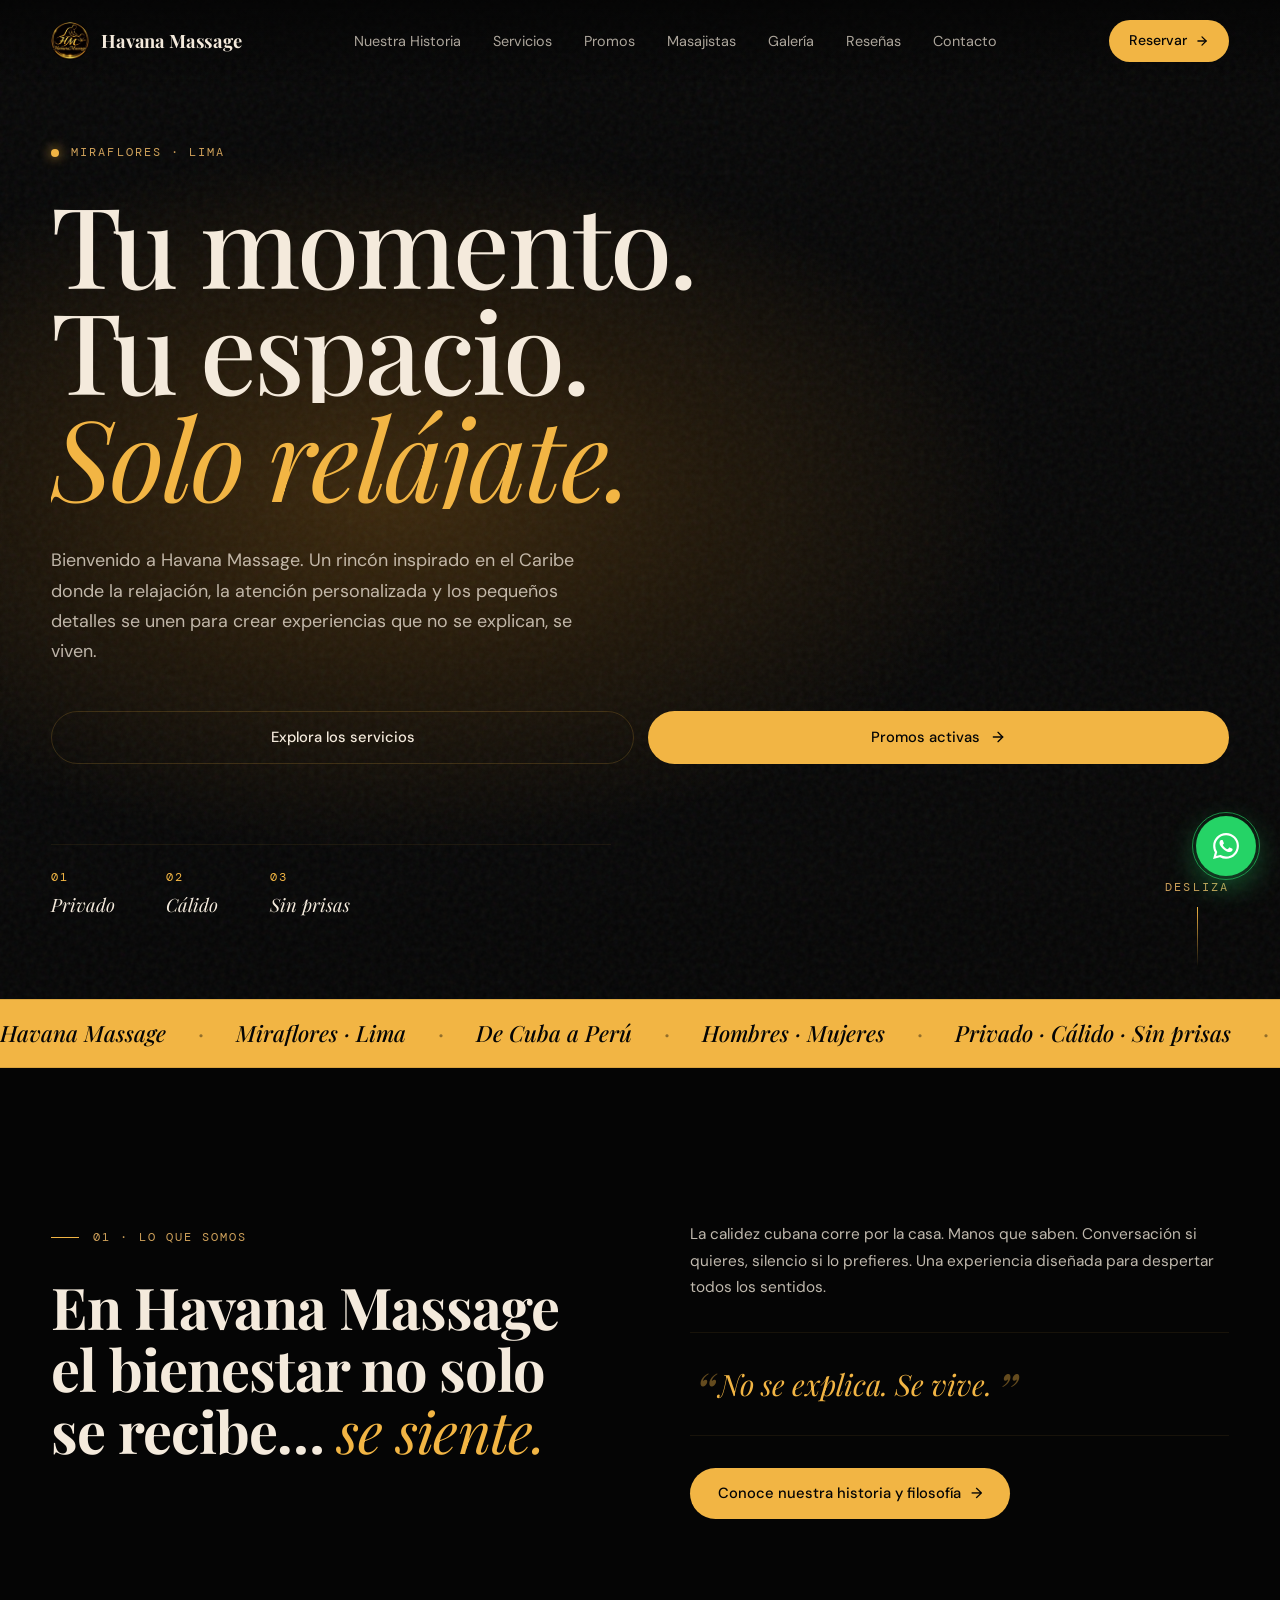
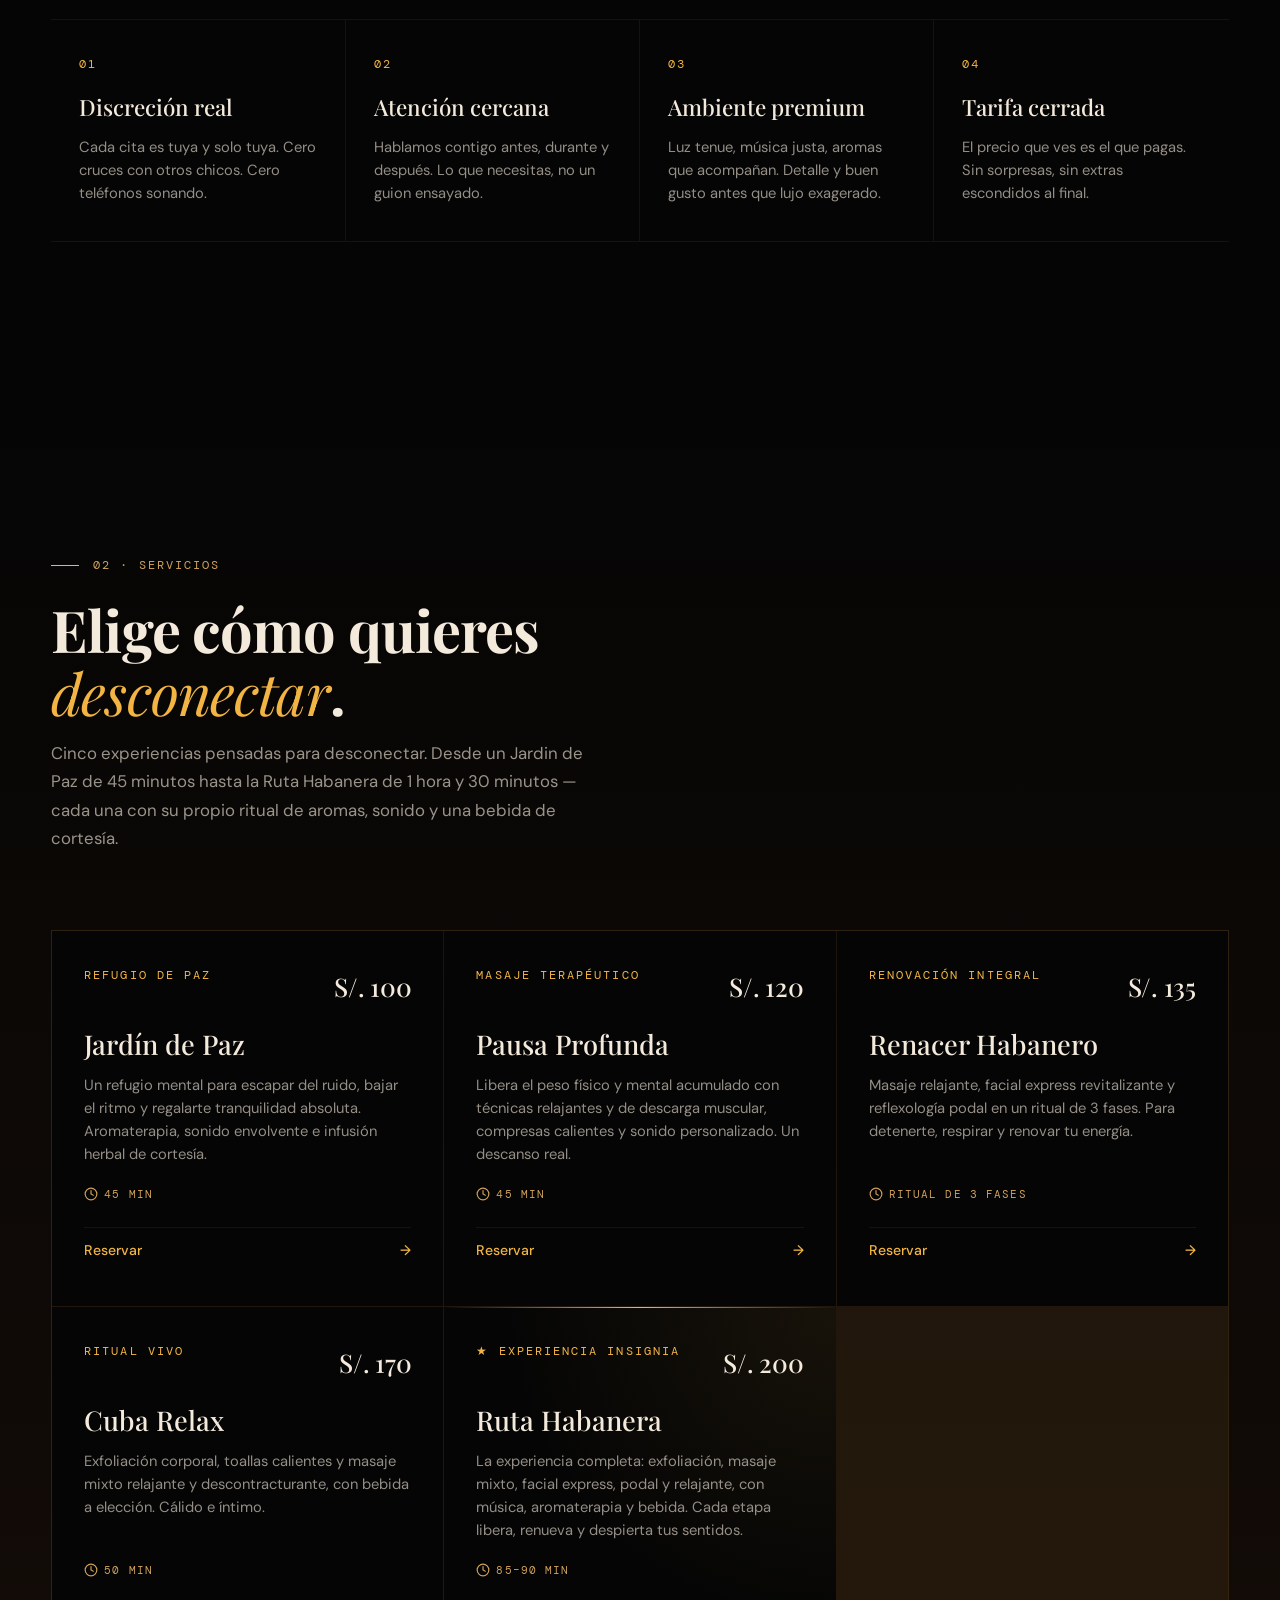
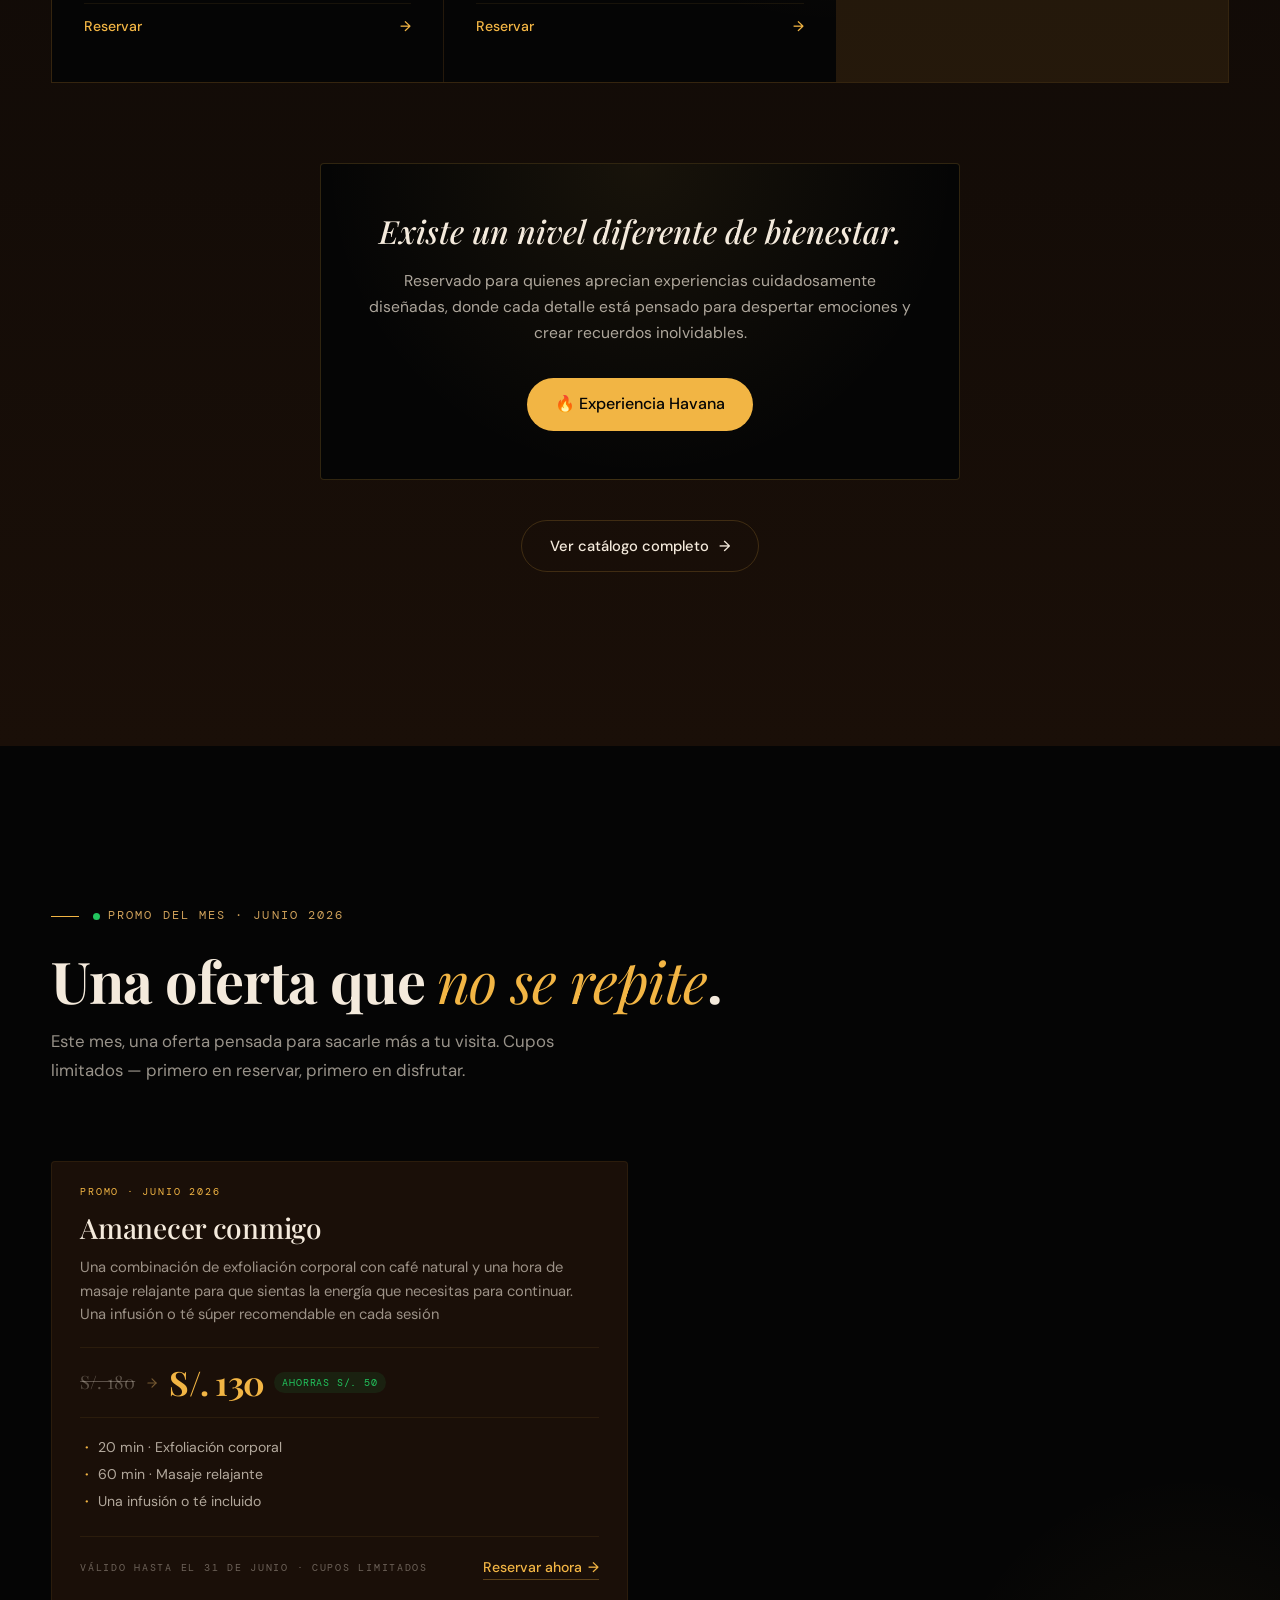
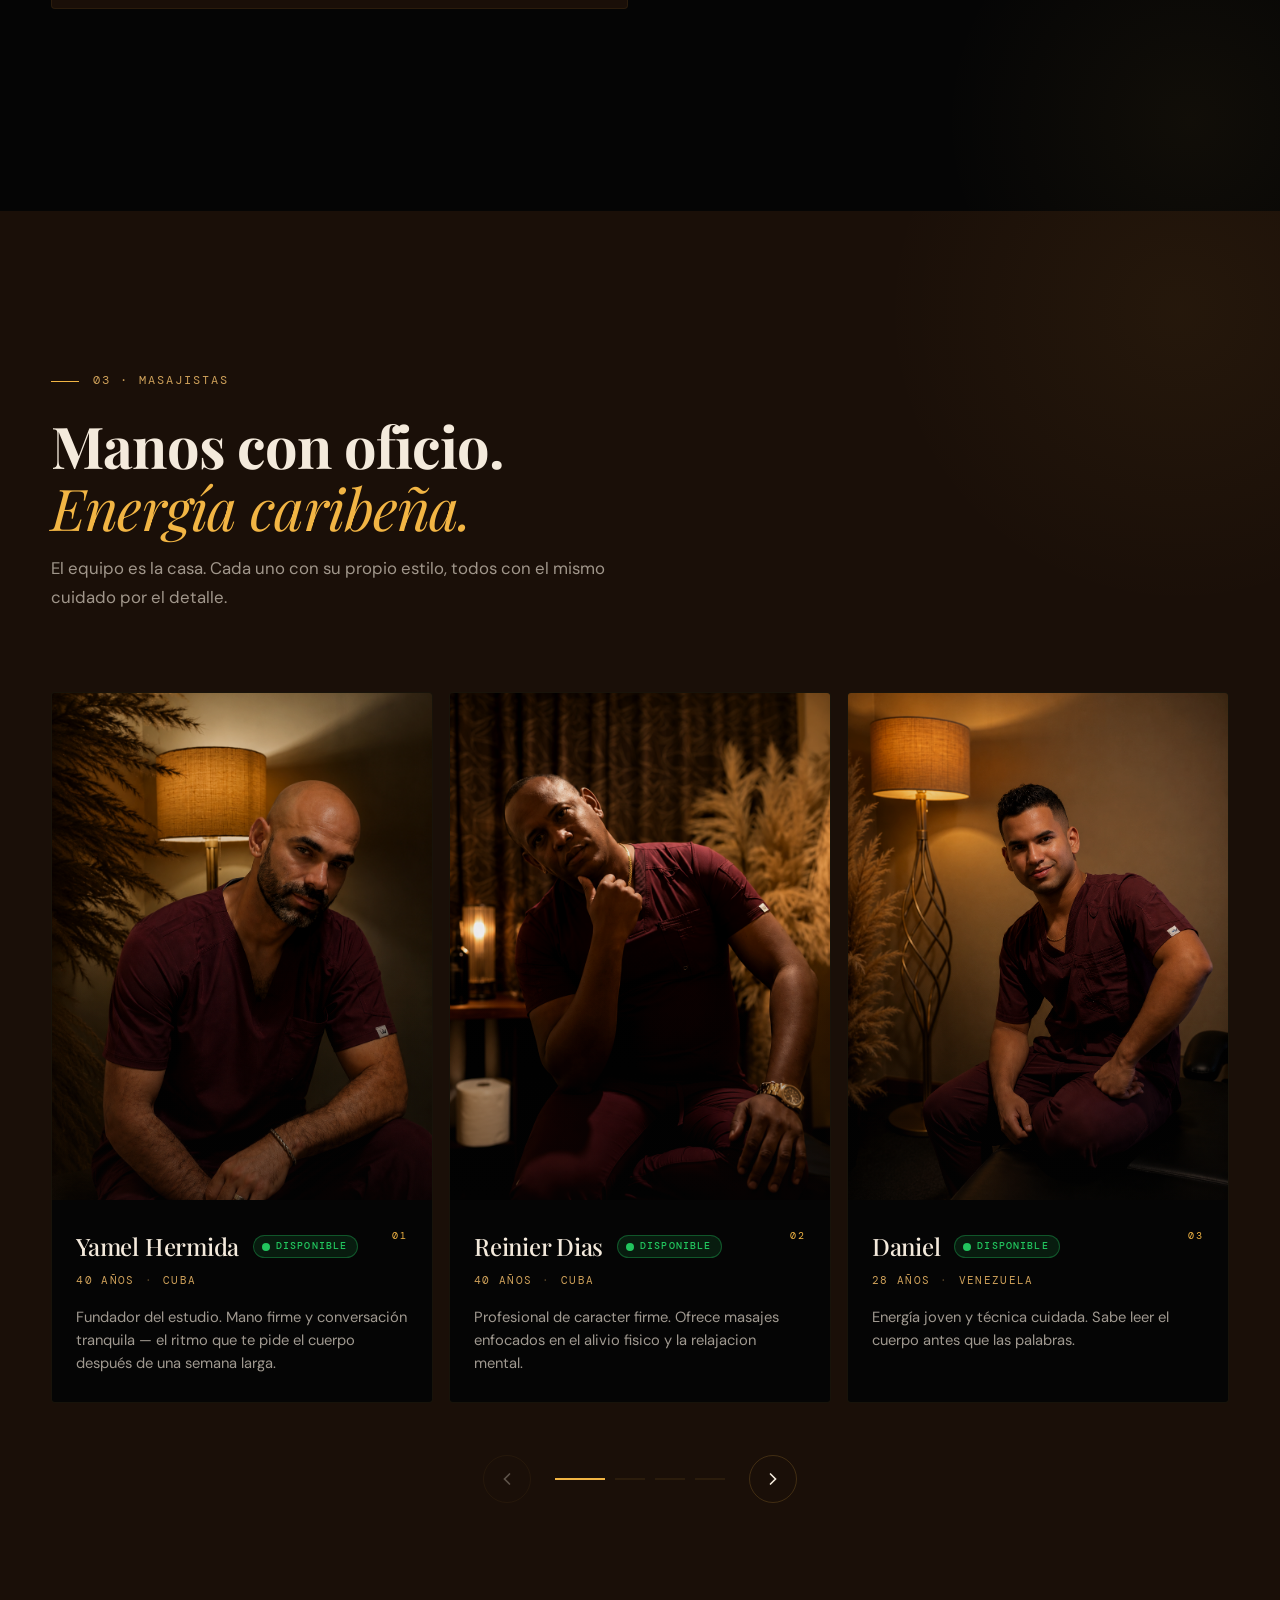
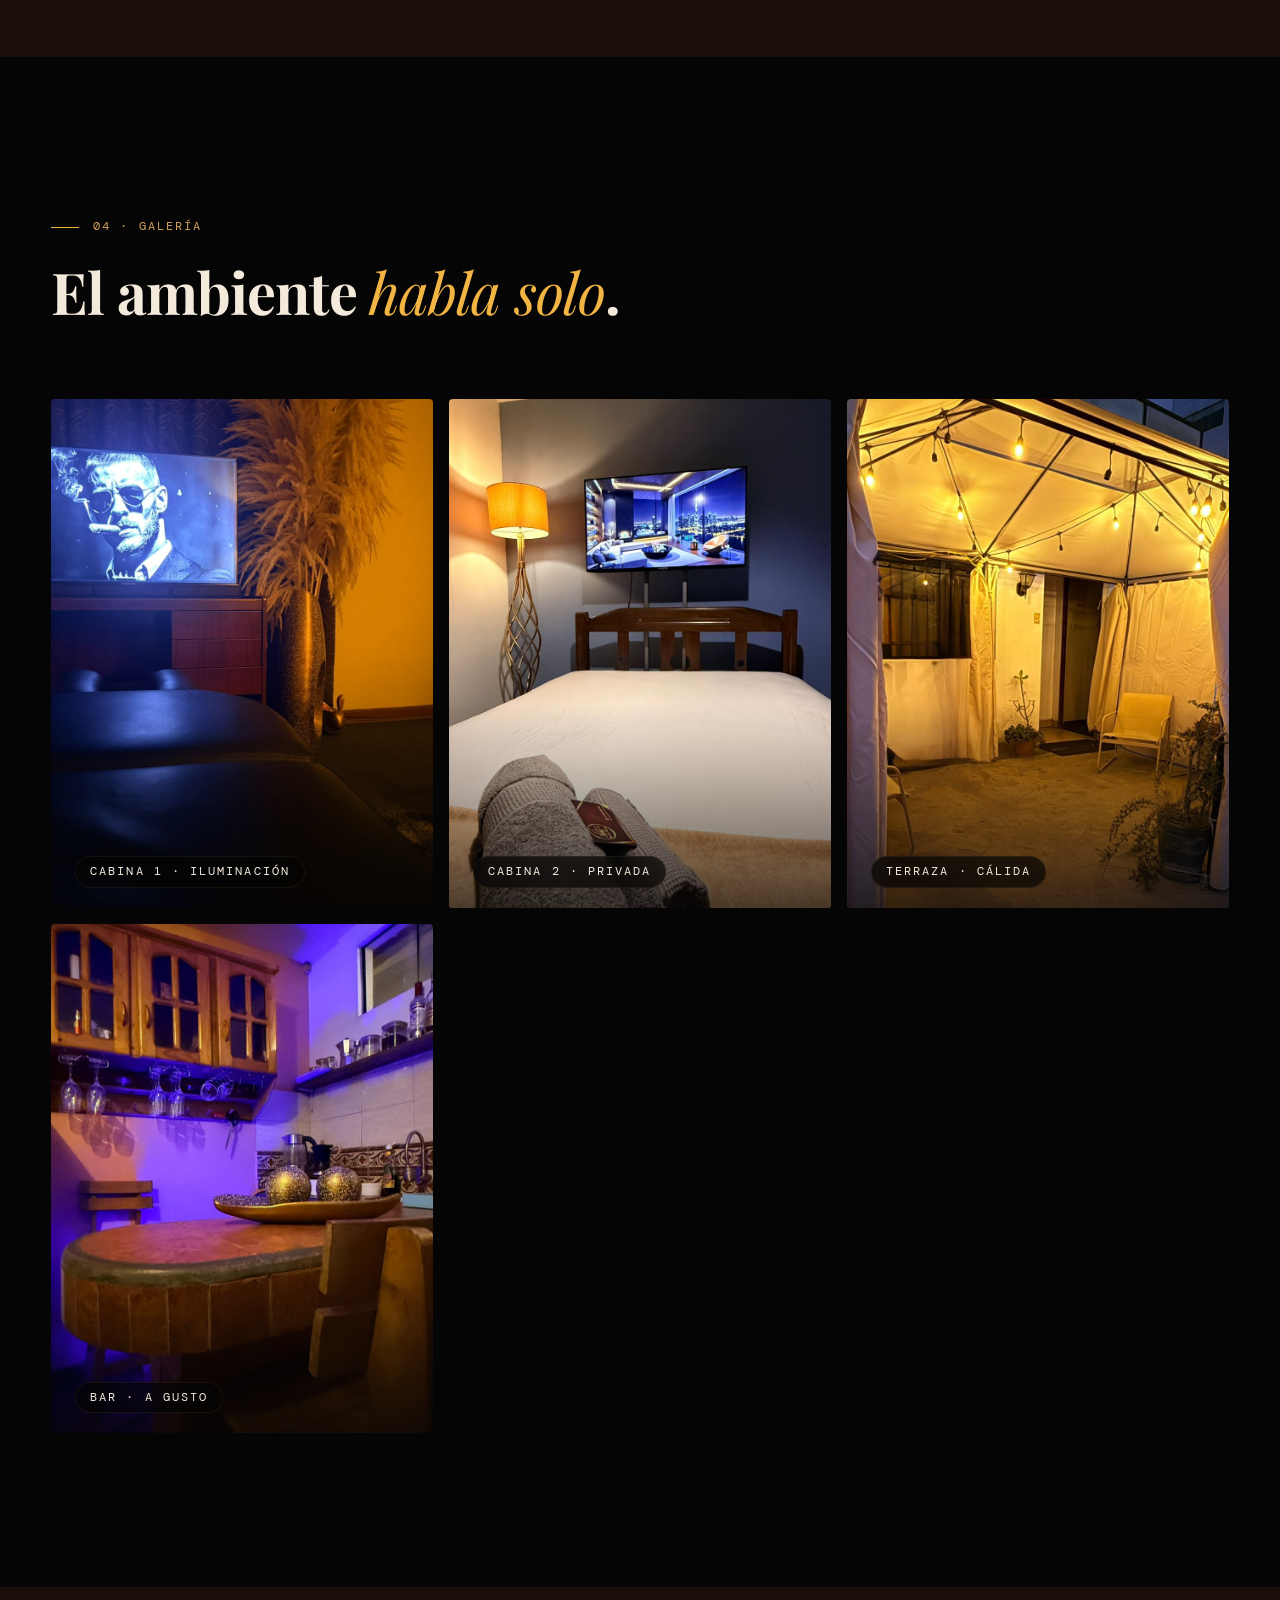
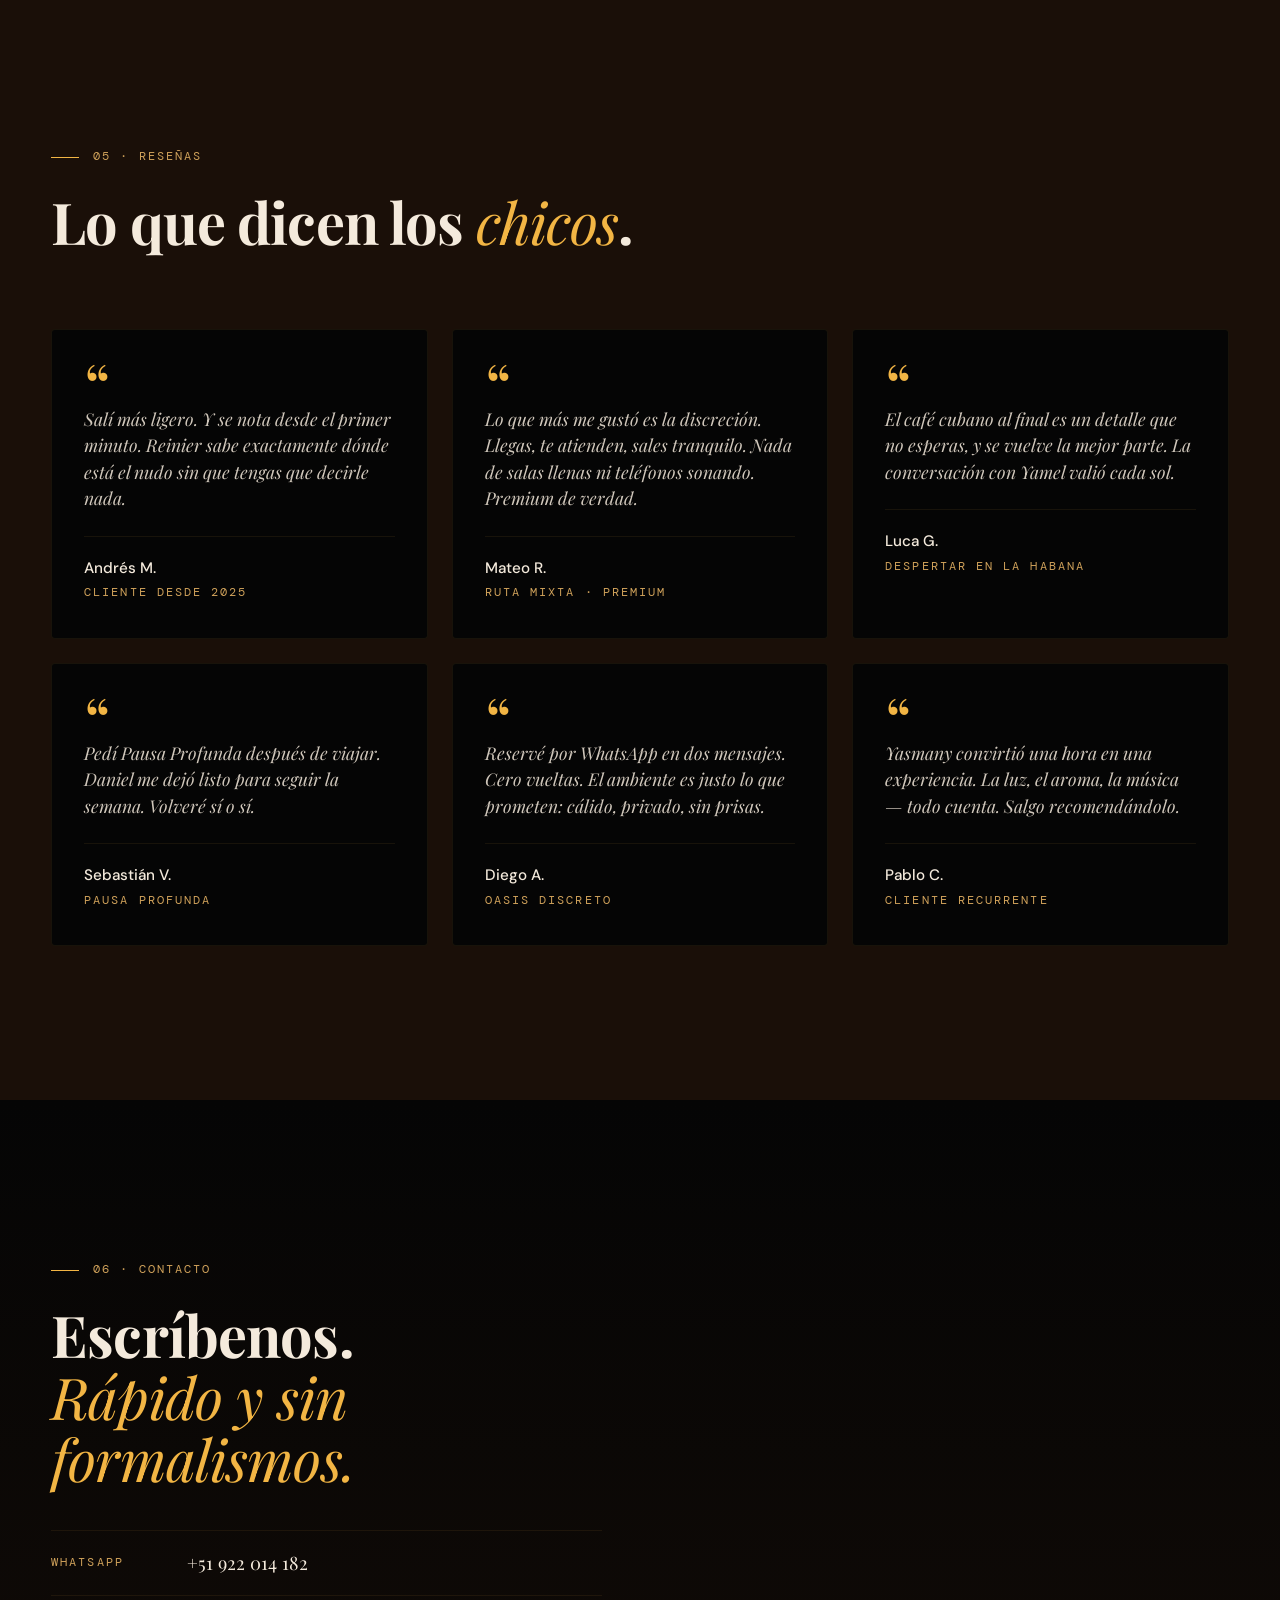
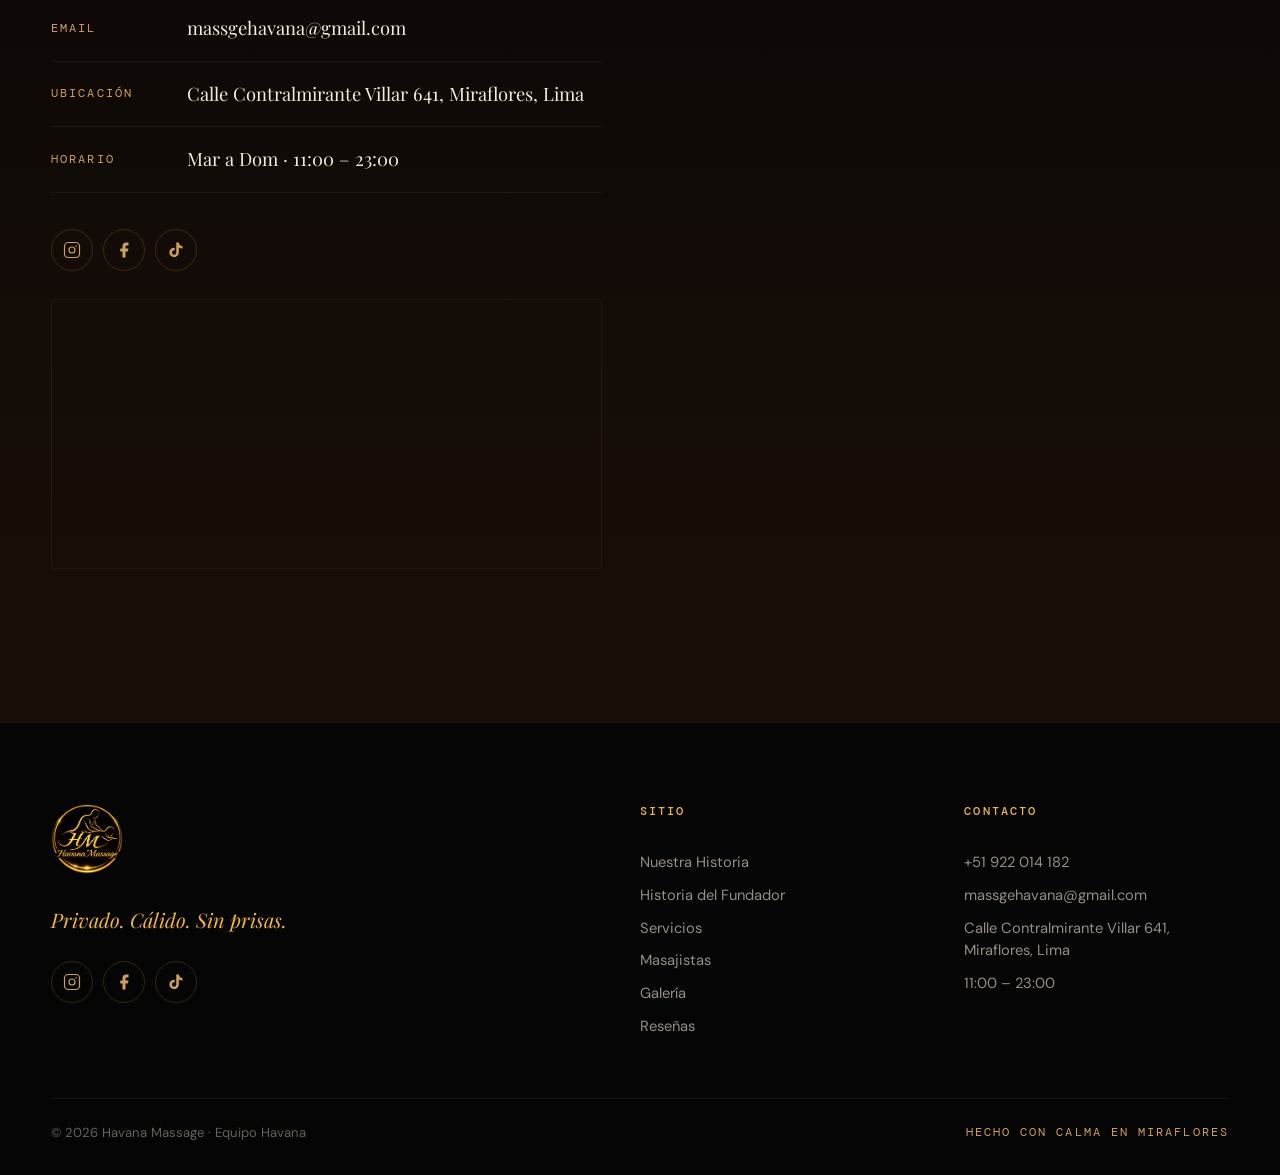
==== commit 98e93c6f: "v14-del_promo" ====
--- a/index.html
+++ b/index.html
@@ -383,31 +383,6 @@
             </div>
           </article>
 
-          <article class="promo reveal">
-            <div class="promo__label mono">Promo · Dia de los padres</div>
-            <div class="promo__body">
-              <h3 class="promo__name">Ritual del Padre Ejecutivo</h3>
-              <p class="promo__desc">Una combinación de exfoliación corporal, masaje mixto premium, un facial express complementado con toallas calientes aromaticas.
-                                     Una infusión o té súper recomendable en cada sesión</p>
-              <div class="promo__pricing">
-                <span class="promo__original">S/. 250</span>
-                <svg class="promo__arrow" width="14" height="14" viewBox="0 0 24 24" fill="none" stroke="currentColor" stroke-width="2" stroke-linecap="round"><line x1="5" y1="12" x2="19" y2="12"/><polyline points="12 5 19 12 12 19"/></svg>
-                <span class="promo__price">S/. 199</span>
-                <span class="promo__save mono">Ahorras S/. 51</span>
-              </div>
-              <ul class="promo__includes">
-                <li>20 min · Exfoliación corporal</li>
-                <li>50 min · Masaje mixto premium</li>
-                <li>20 min · Facial express</li>
-                <li>Una infusión o té incluido</li>
-              </ul>
-              <div class="promo__footer">
-                <span class="mono promo__valid">Válido hasta el 22 de junio · Cupos limitados</span>
-                <a class="promo__cta" href="https://wa.me/51922014182?text=Hola%20Havana%2C%20quiero%20reservar%20el%20Ritual%20del%20Padre%20Ejecutivo%20(promo%20dia%20del%20padre%20S%2F.199)" target="_blank" rel="noopener">Reservar ahora <span>→</span></a>
-              </div>
-            </div>
-          </article>
-
           <!-- PROMO 02 · edita aquí para cambiar contenido -->
           <!-- <article class="promo promo--featured reveal">
             <span class="promo__badge mono">La más pedida</span>
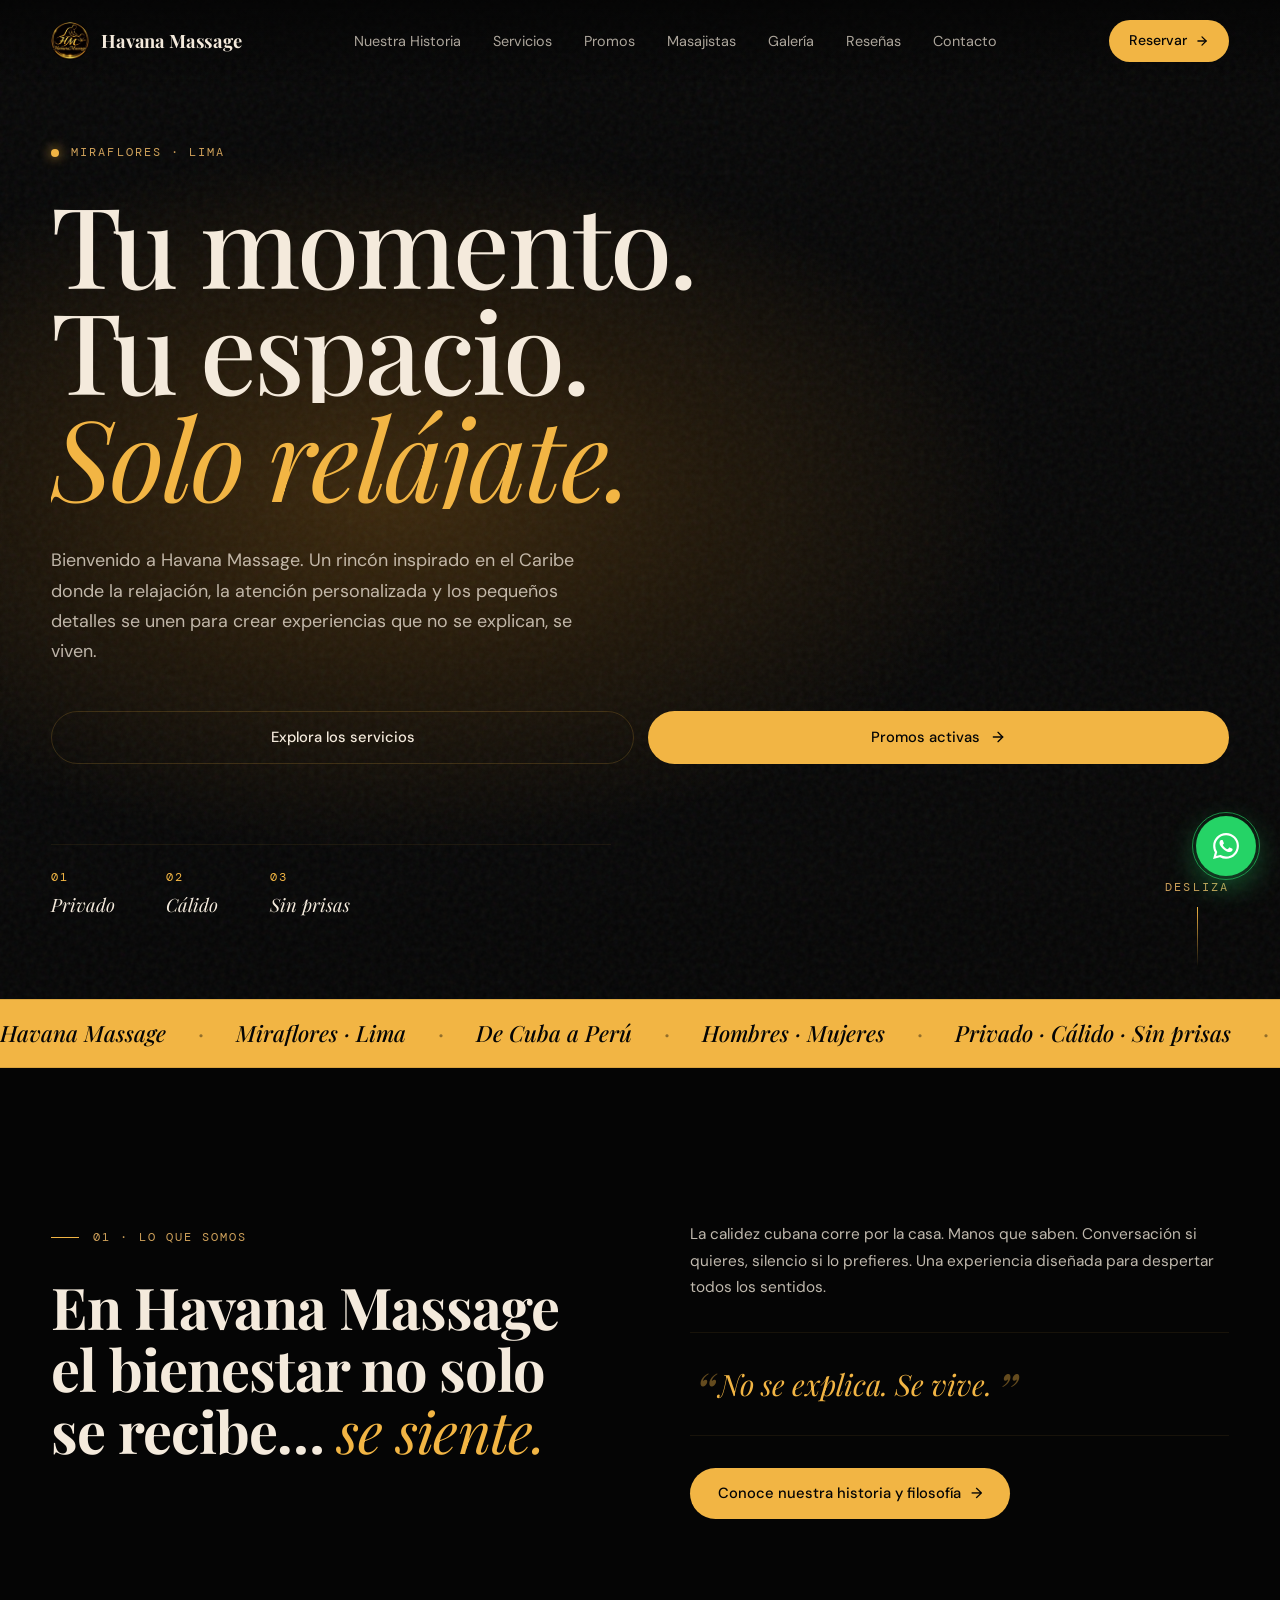
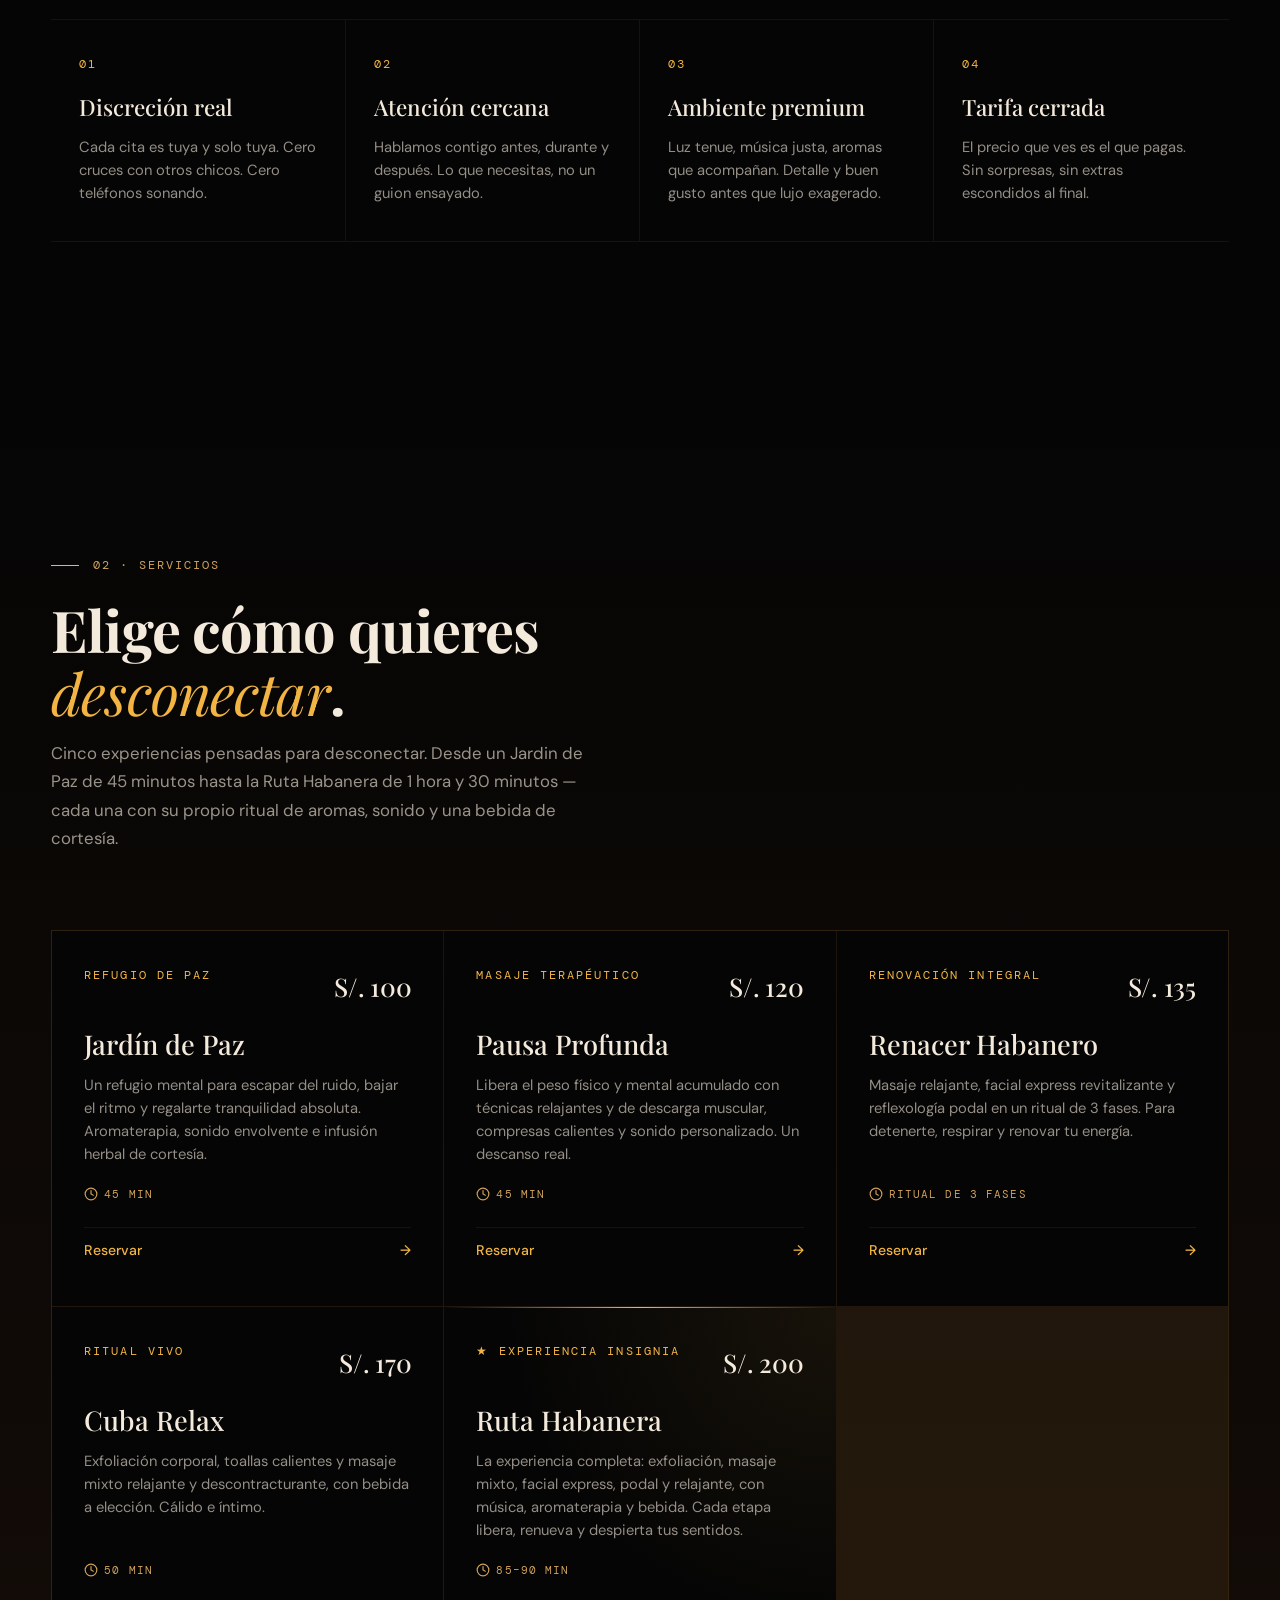
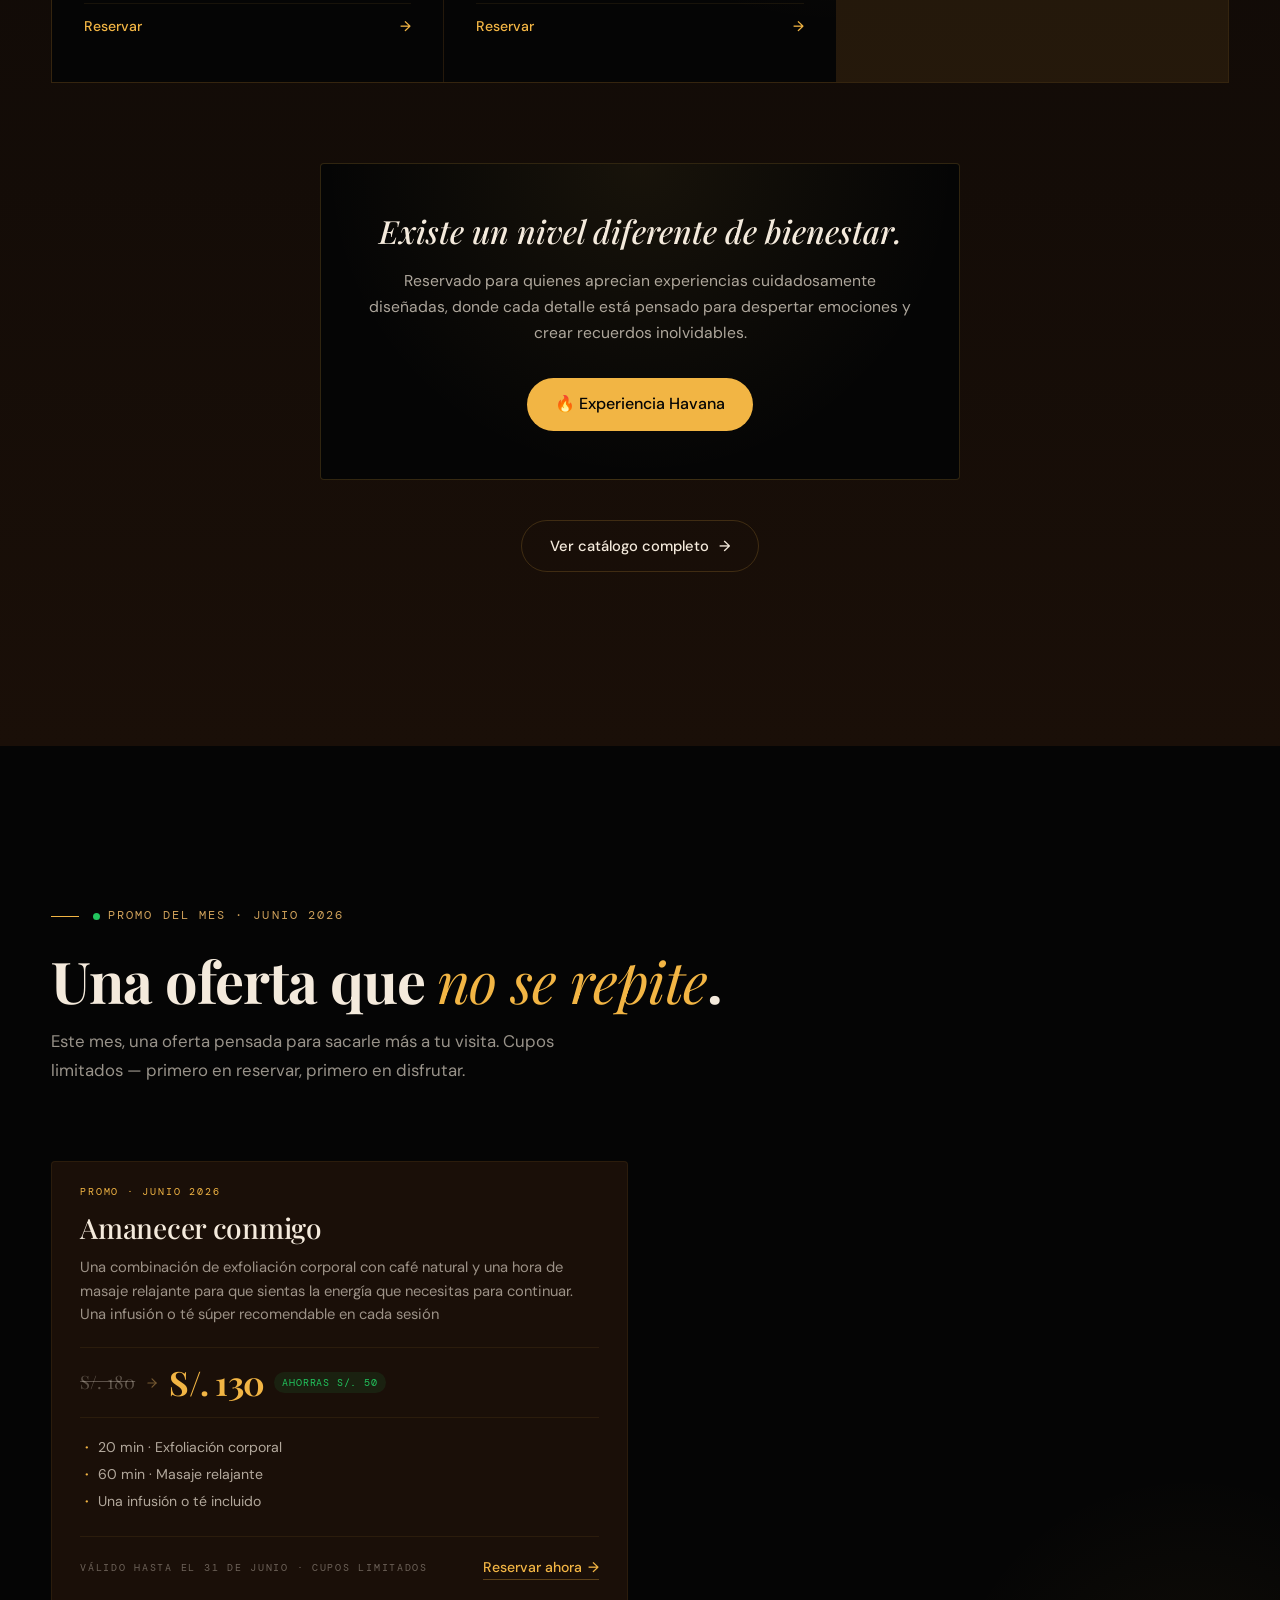
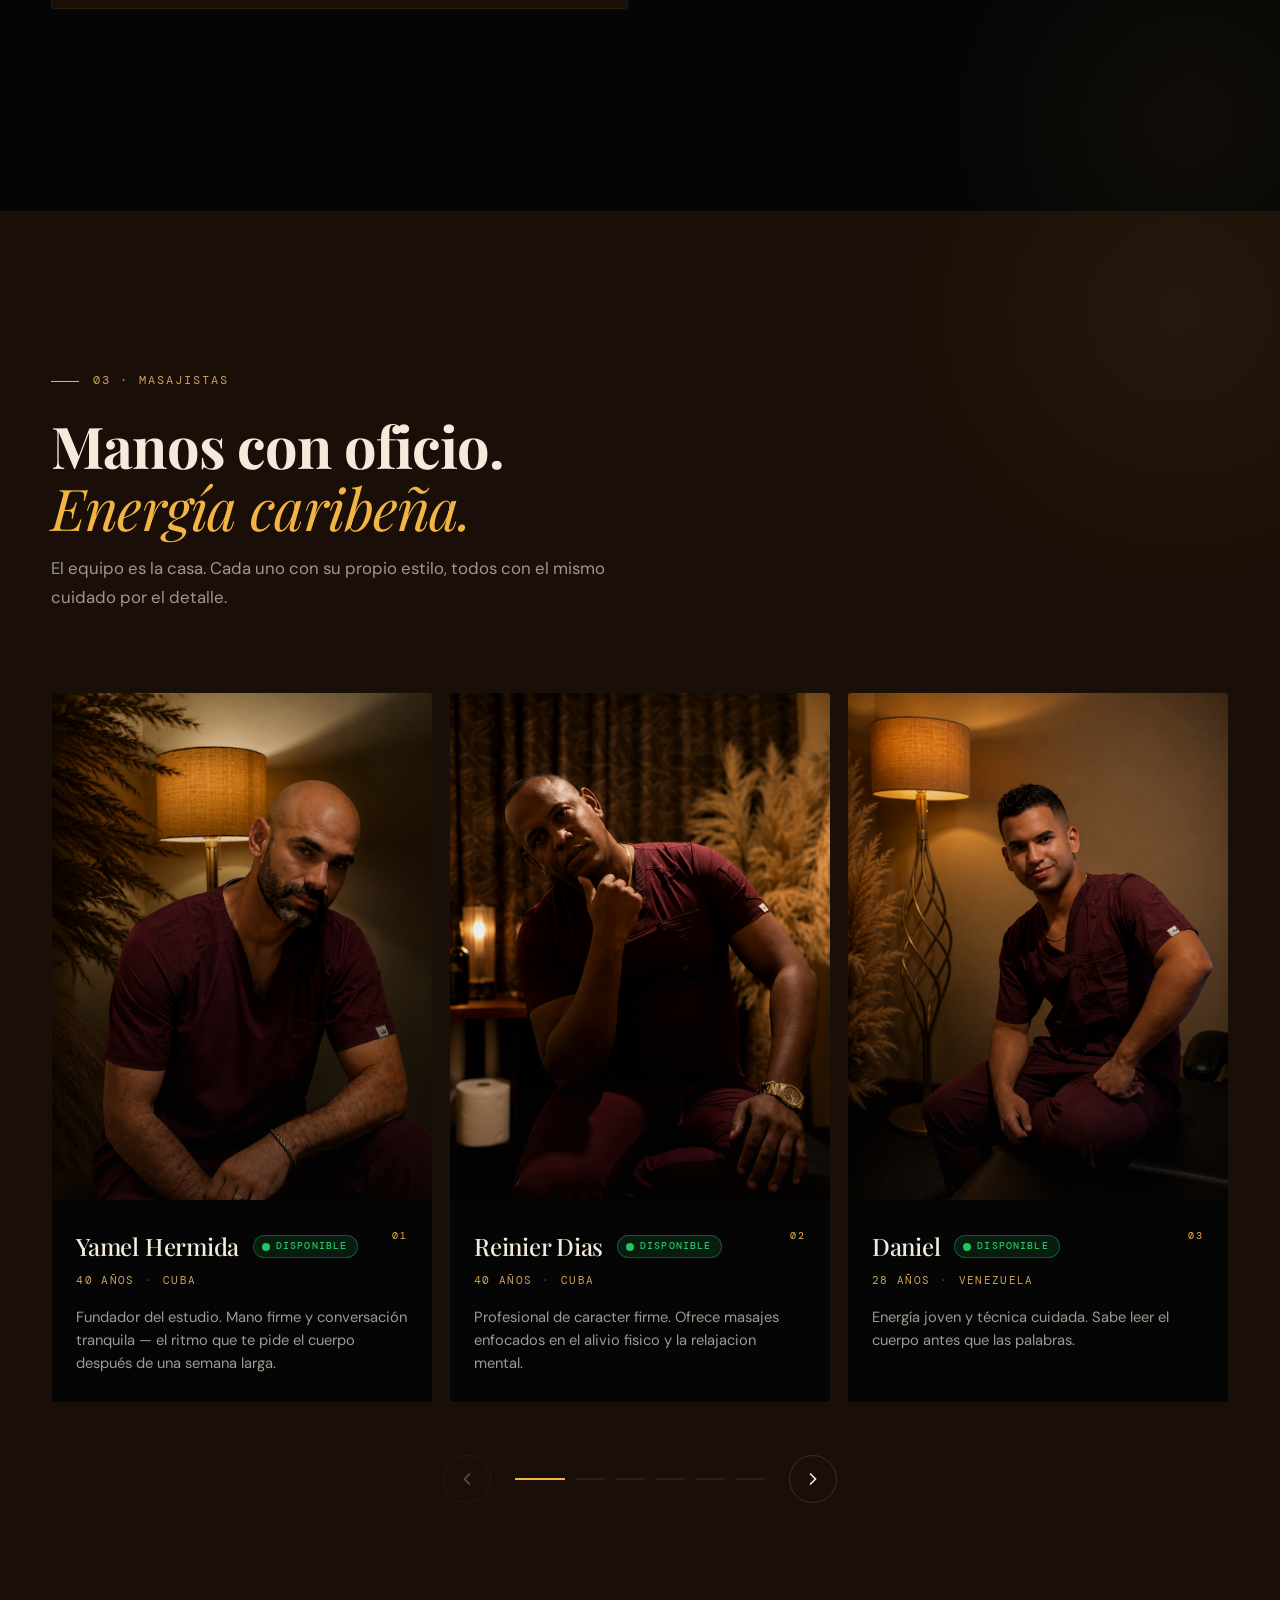
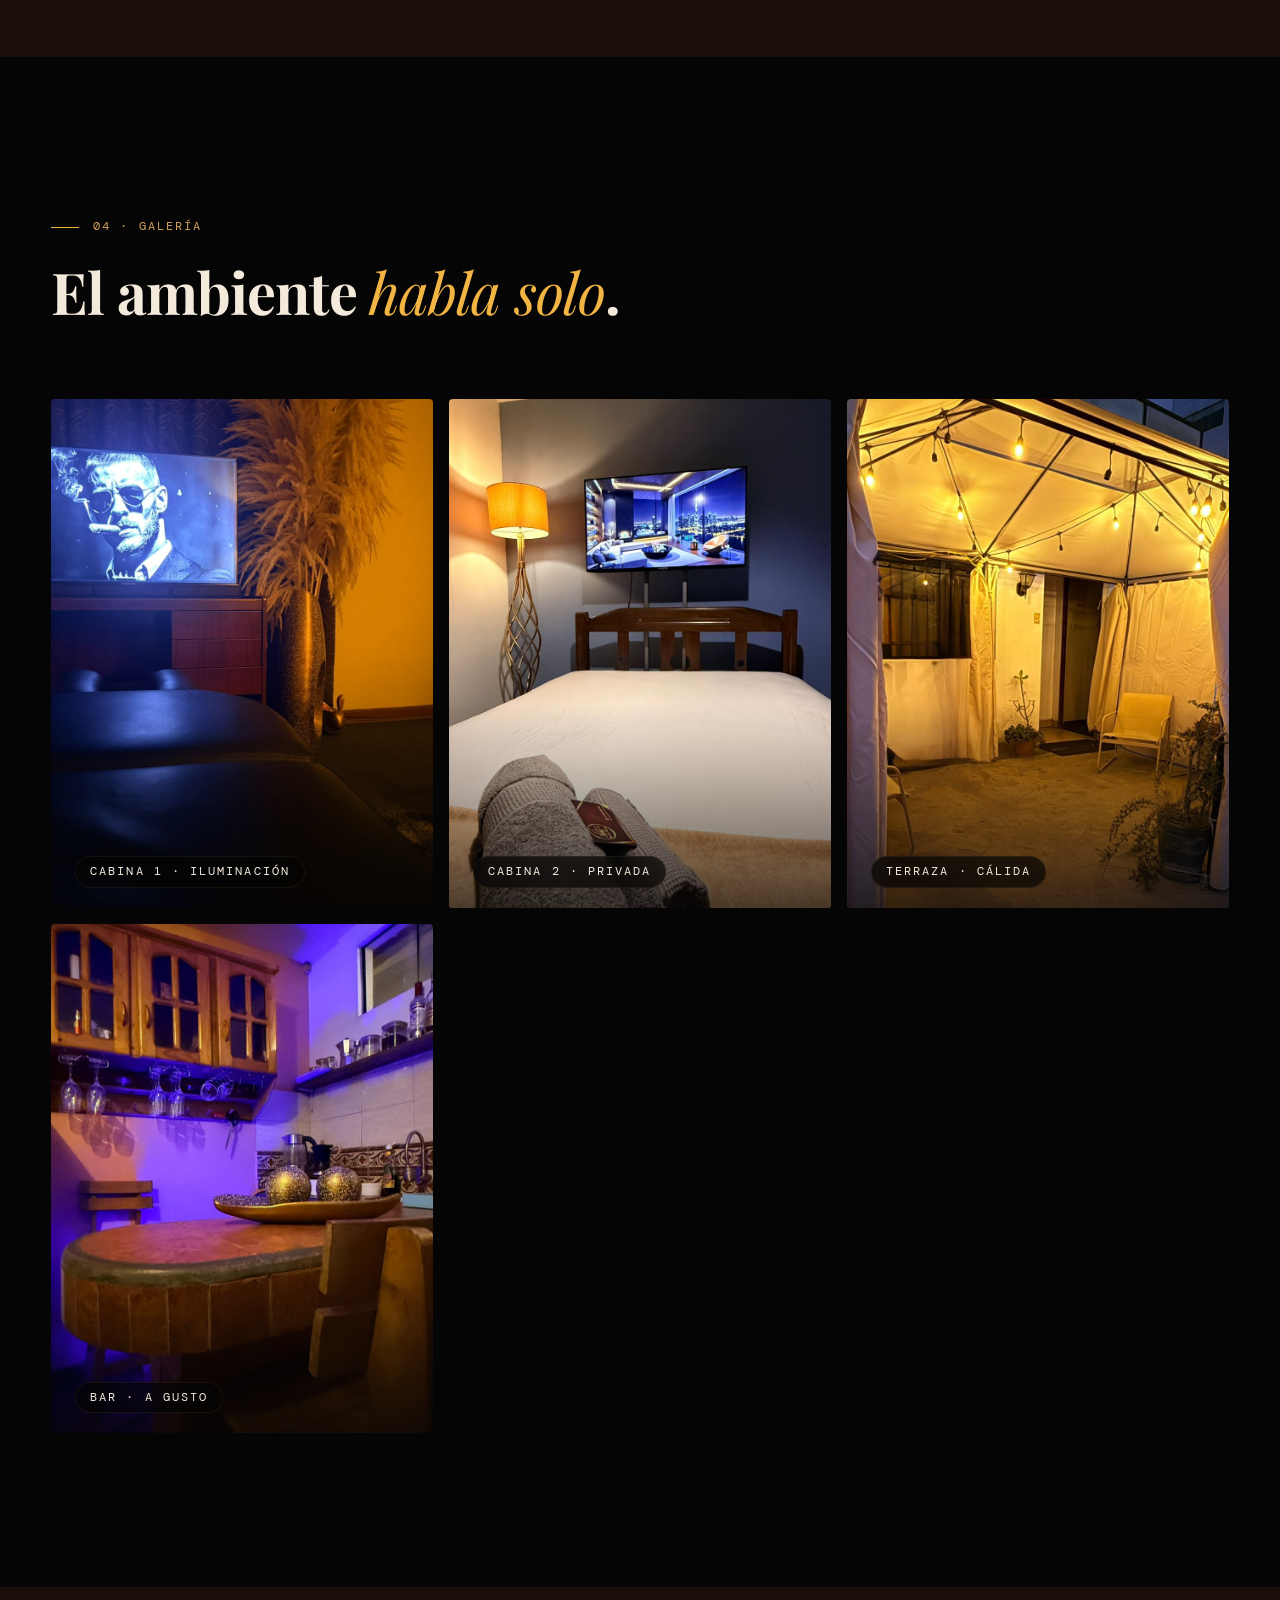
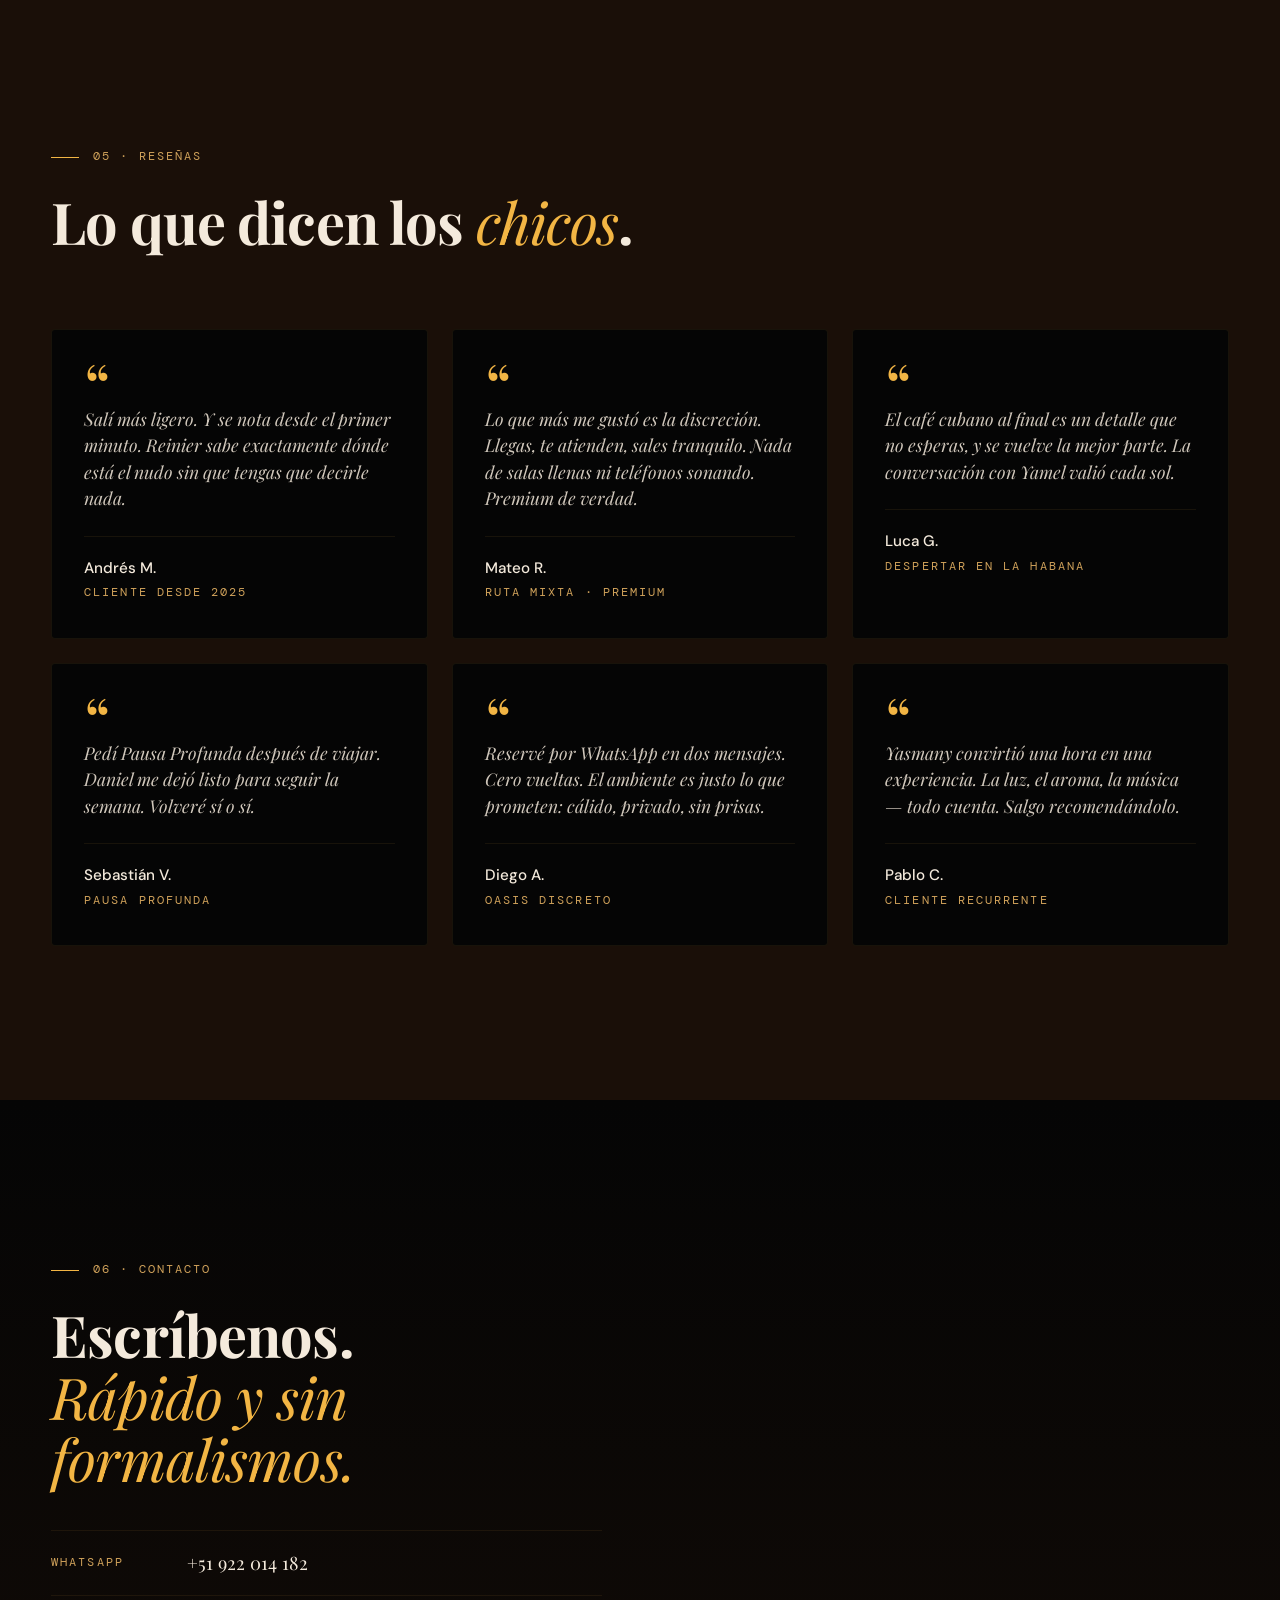
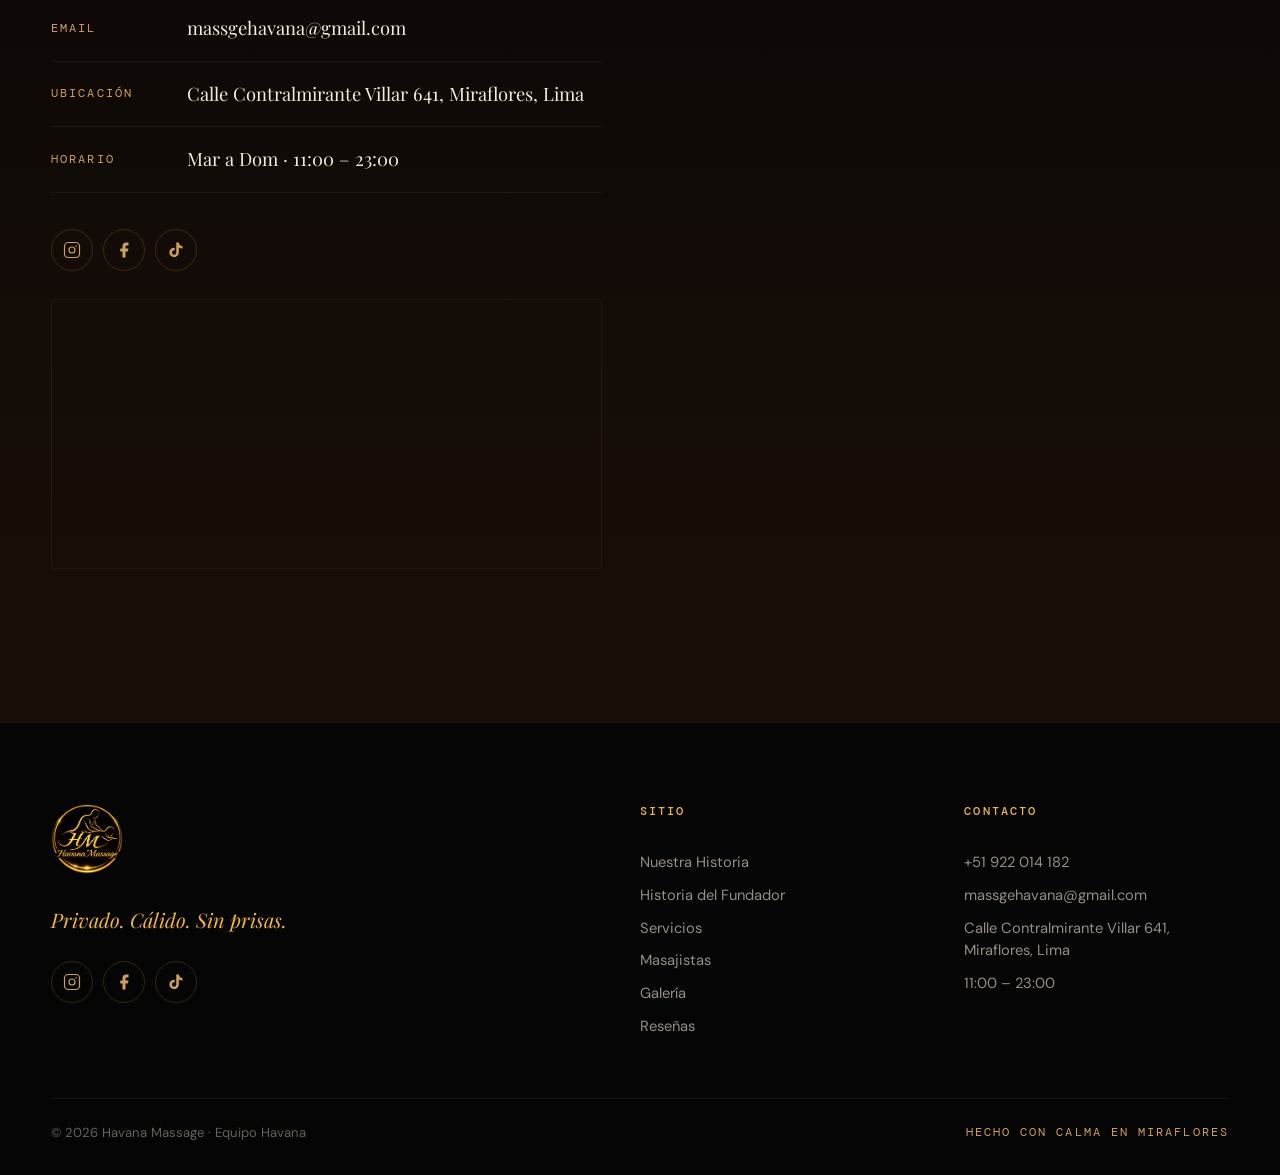
==== commit 3f3a77ba: "v15-add_masajistas" ====
--- a/index.html
+++ b/index.html
@@ -495,6 +495,42 @@
 
               <article class="member" data-active="true">
                 <div class="member__photo">
+                  <img src="img/team/jose_luis.png" alt="José Luis" loading="lazy" />
+                </div>
+                <div class="member__info">
+                  <span class="member__num mono">06</span>
+                  <h3 class="member__name">José Luis <span class="member__dot" aria-label="Disponible hoy">Disponible</span></h3>
+                  <p class="member__meta"><span>29 años</span><span class="sep">·</span><span>Venezuela</span></p>
+                  <p class="member__bio">Tecnico en reabilitacion con grandes experiencias.</p>
+                </div>
+              </article>
+
+              <article class="member" data-active="true">
+                <div class="member__photo">
+                  <img src="img/team/angel.png" alt="Angel" loading="lazy" />
+                </div>
+                <div class="member__info">
+                  <span class="member__num mono">07</span>
+                  <h3 class="member__name">Angel <span class="member__dot" aria-label="Disponible hoy">Disponible</span></h3>
+                  <p class="member__meta"><span>24 años</span><span class="sep">·</span><span>Perú</span></p>
+                  <p class="member__bio">Desde San Juan de Lurigancho viene a ofreserte una experiencia única.</p>
+                </div>
+              </article>
+
+              <article class="member" data-active="true">
+                <div class="member__photo">
+                  <img src="img/team/luigui.png" alt="Luigui" loading="lazy" />
+                </div>
+                <div class="member__info">
+                  <span class="member__num mono">08</span>
+                  <h3 class="member__name">Luigui <span class="member__dot" aria-label="Disponible hoy">Disponible</span></h3>
+                  <p class="member__meta"><span>24 años</span><span class="sep">·</span><span>Perú</span></p>
+                  <p class="member__bio">Viene desde Trujillo a ofreserte con toda su delicadeza el mayor vienestar posible.</p>
+                </div>
+              </article>
+
+              <!-- <article class="member" data-active="true">
+                <div class="member__photo">
                   <img src="img/team/yasmani.png" alt="Yasmany Monte" loading="lazy" />
                 </div>
                 <div class="member__info">
@@ -503,7 +539,7 @@
                   <p class="member__meta"><span>36 años</span><span class="sep">·</span><span>Cuba</span></p>
                   <p class="member__bio">Perfecto para quienes desean relajarse en un ambiente moderno, cálido y lleno de buena energía.</p>
                 </div>
-              </article>
+              </article> -->
 
             </div>
           </div>
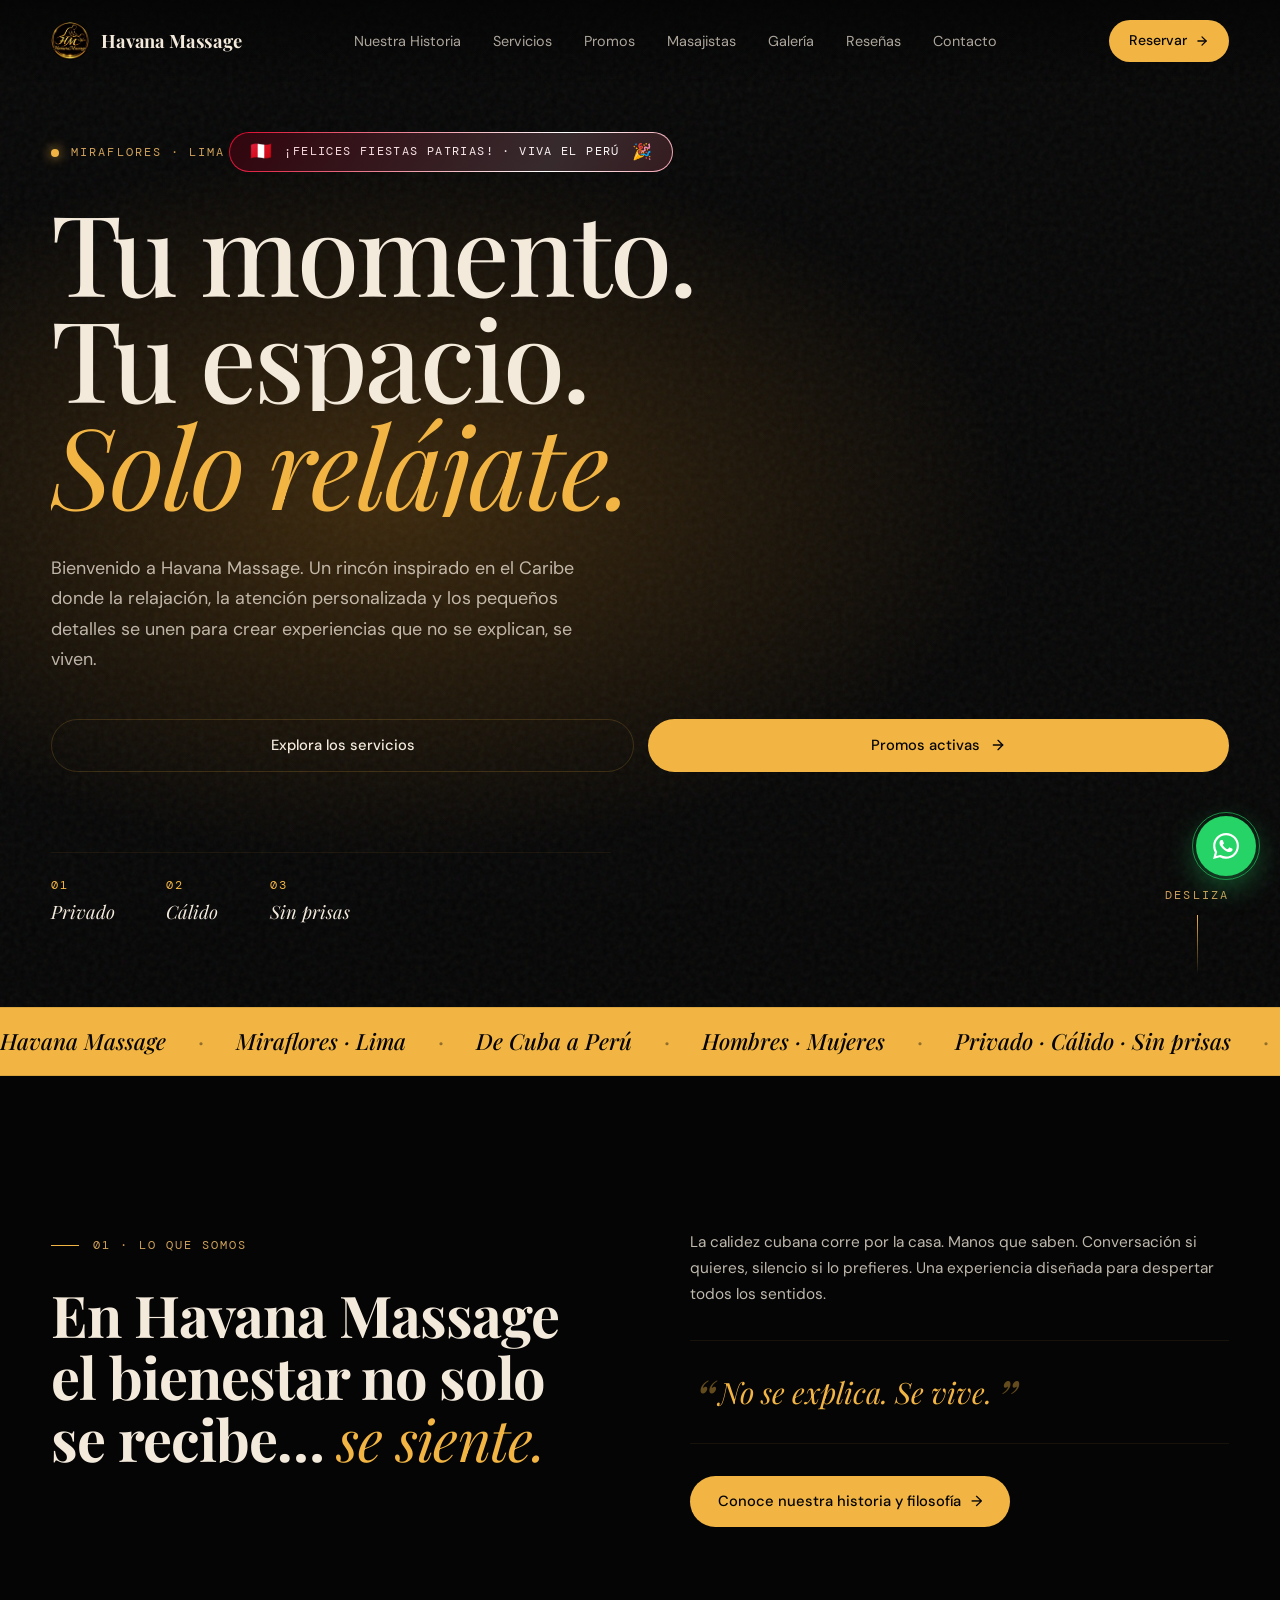
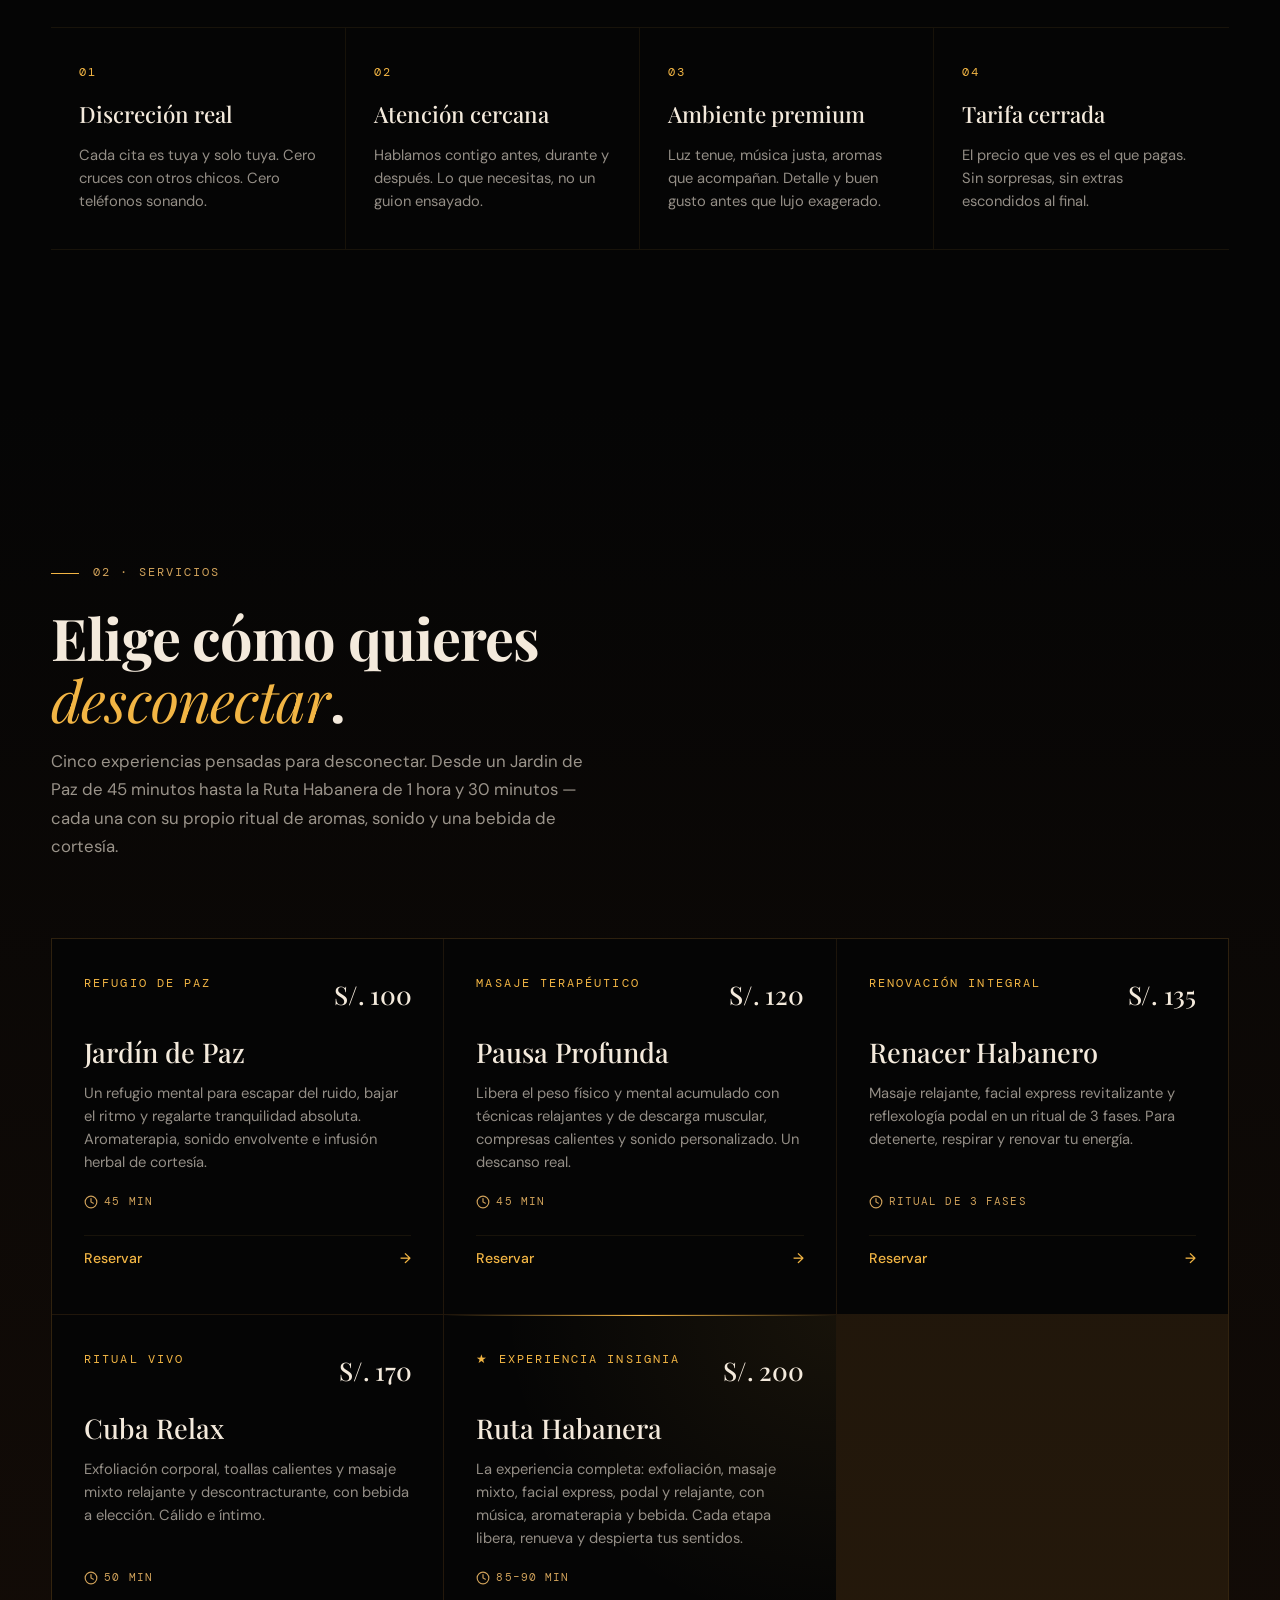
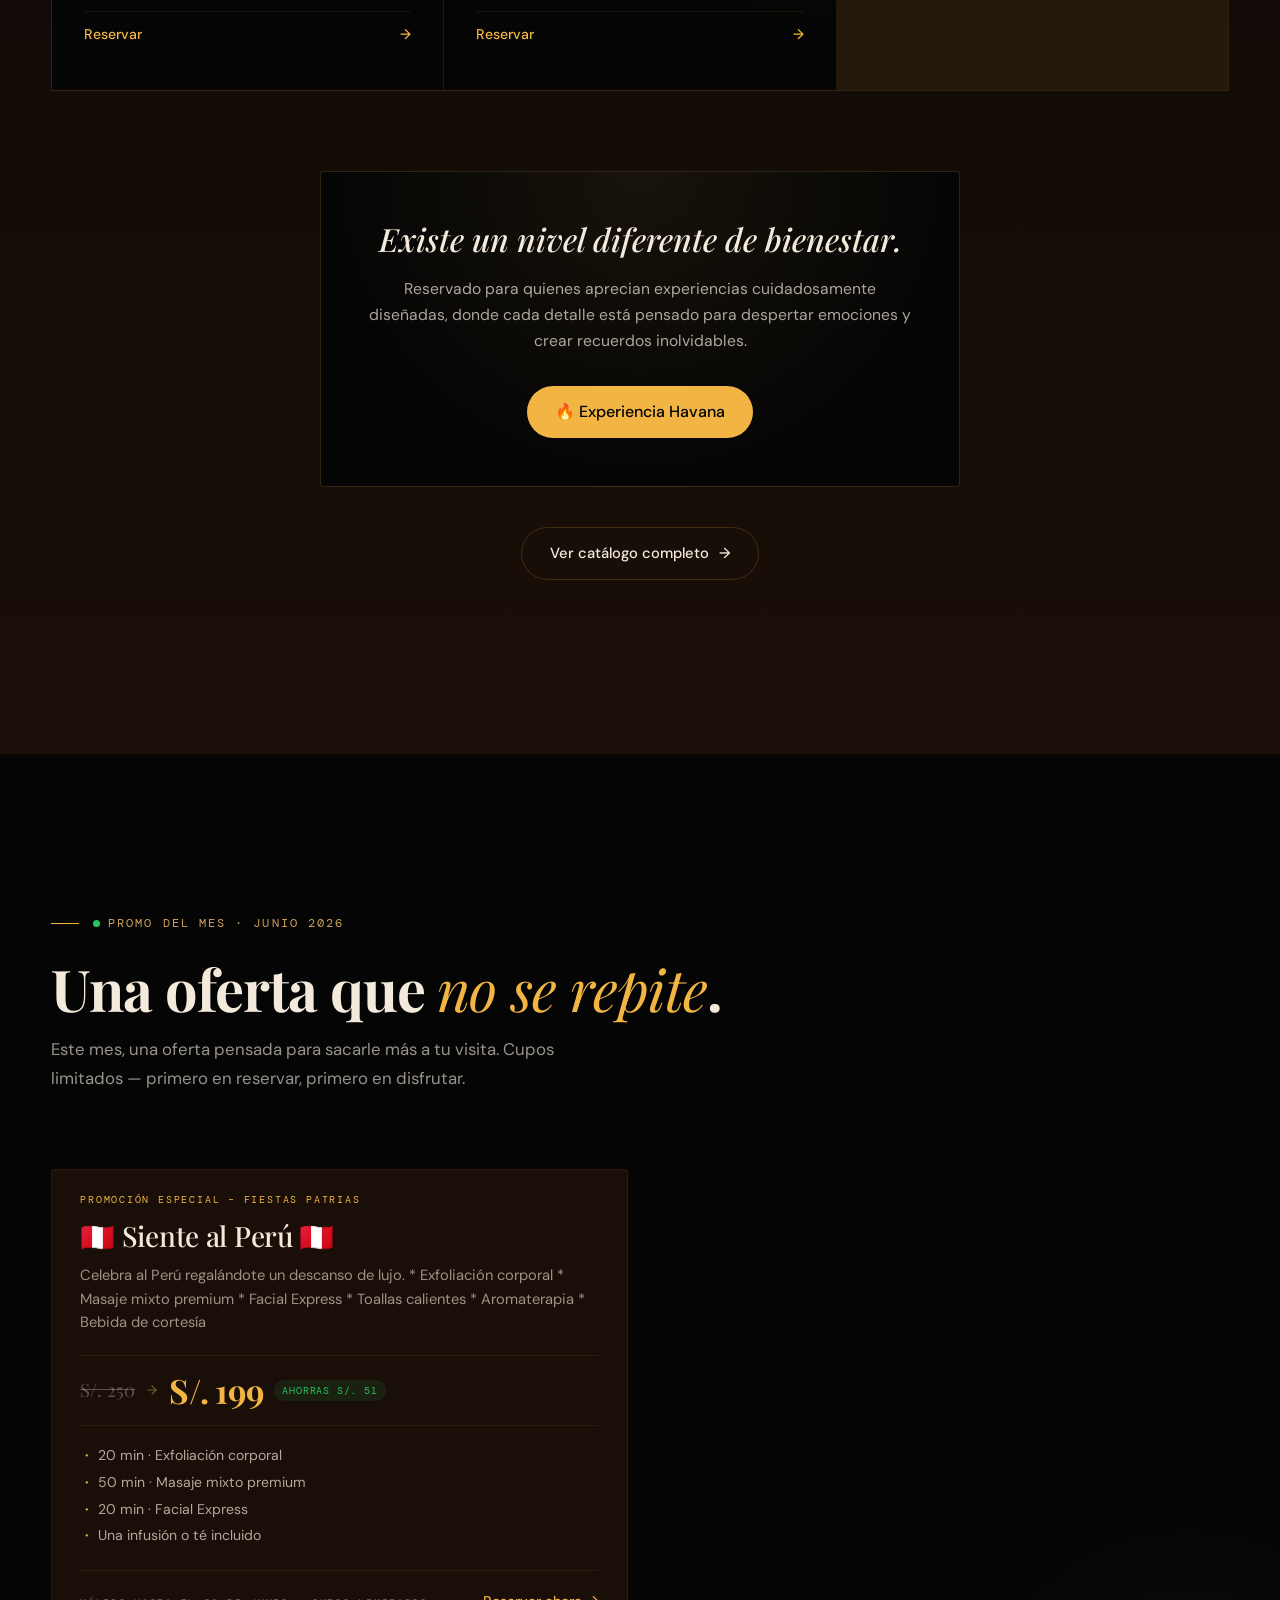
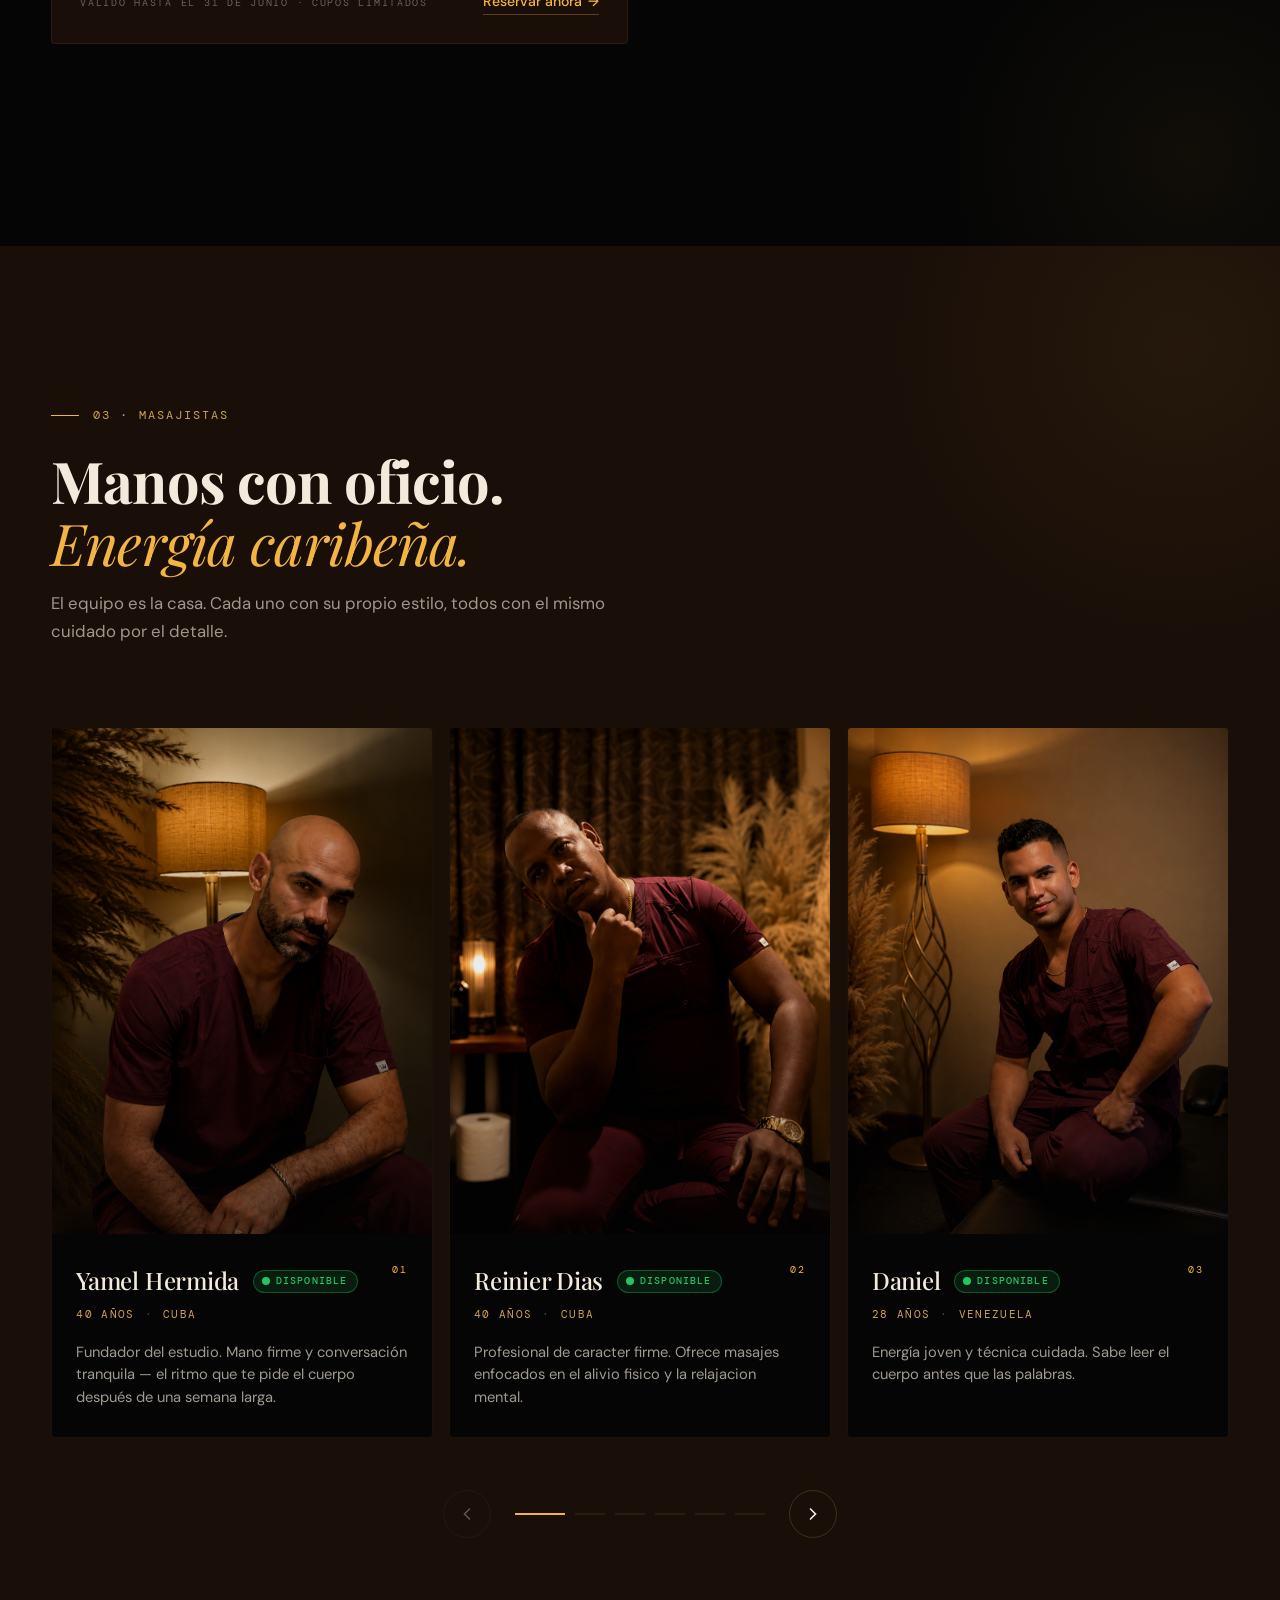
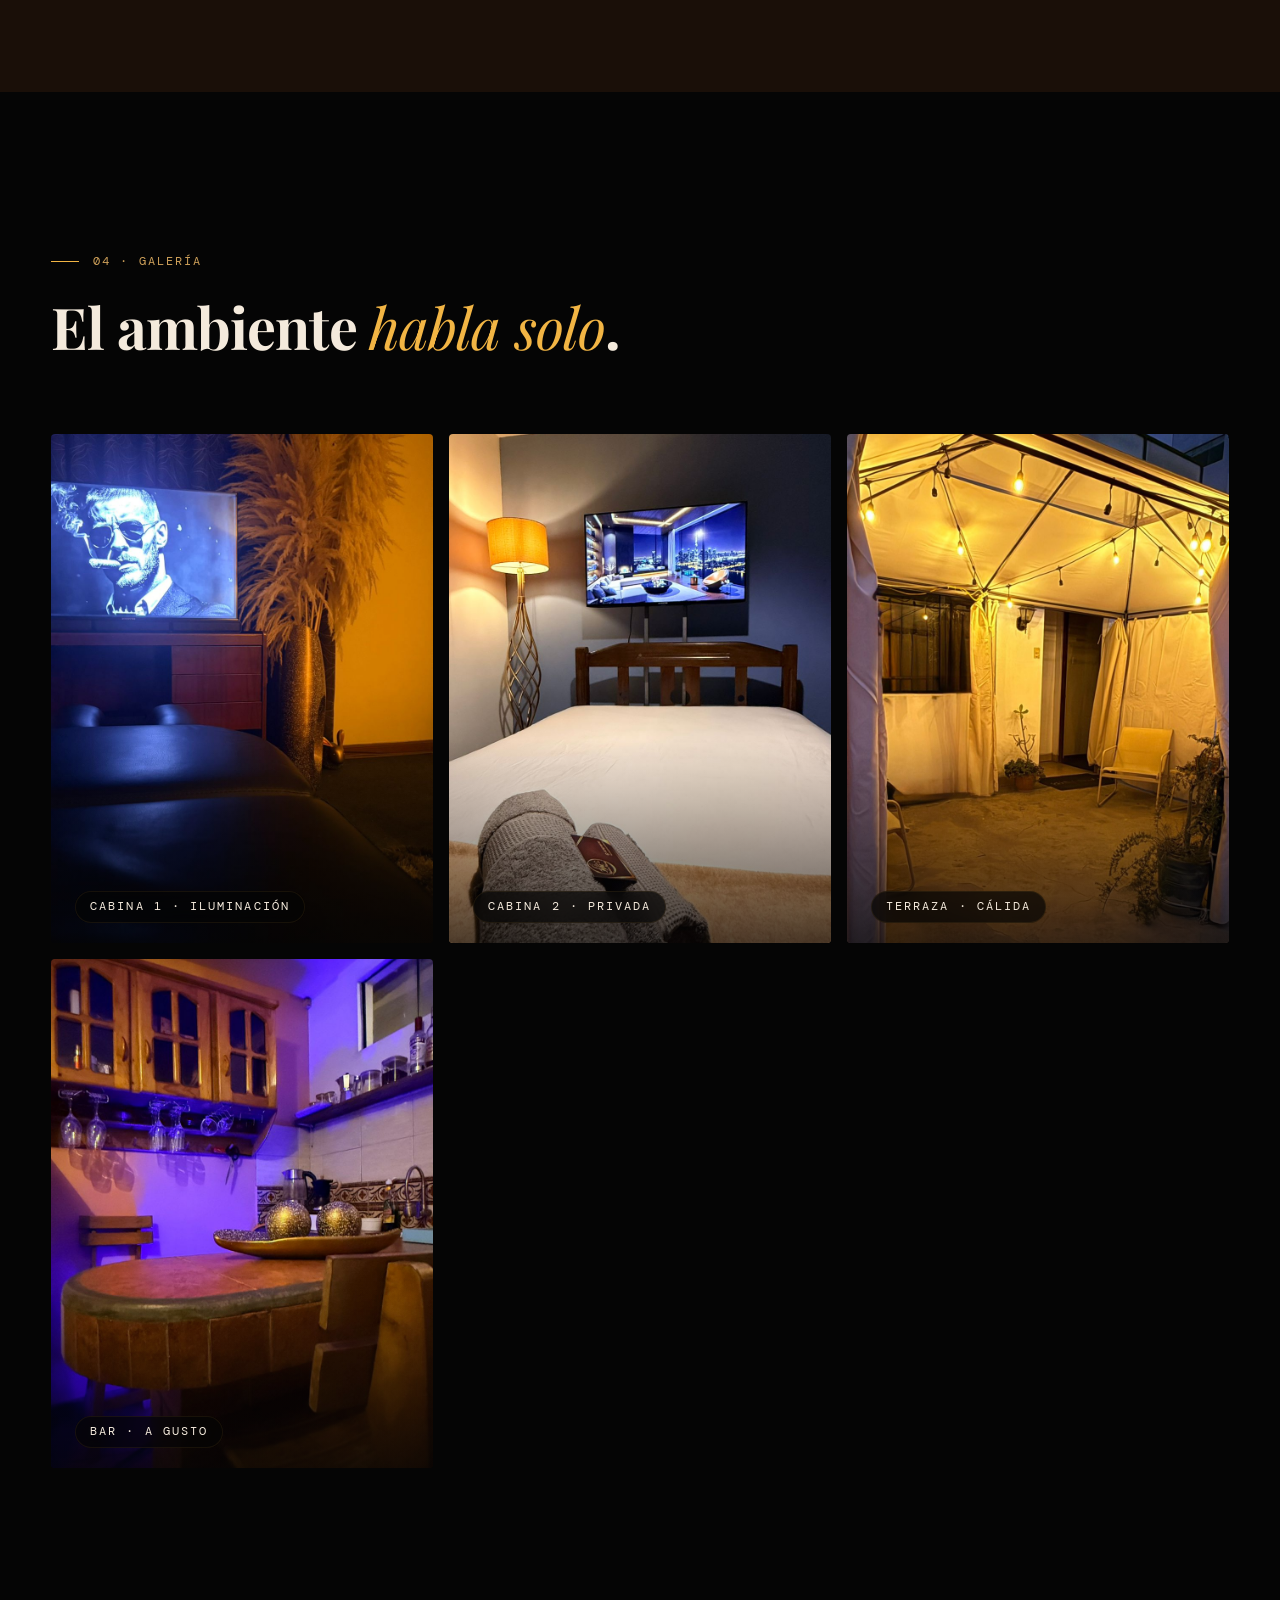
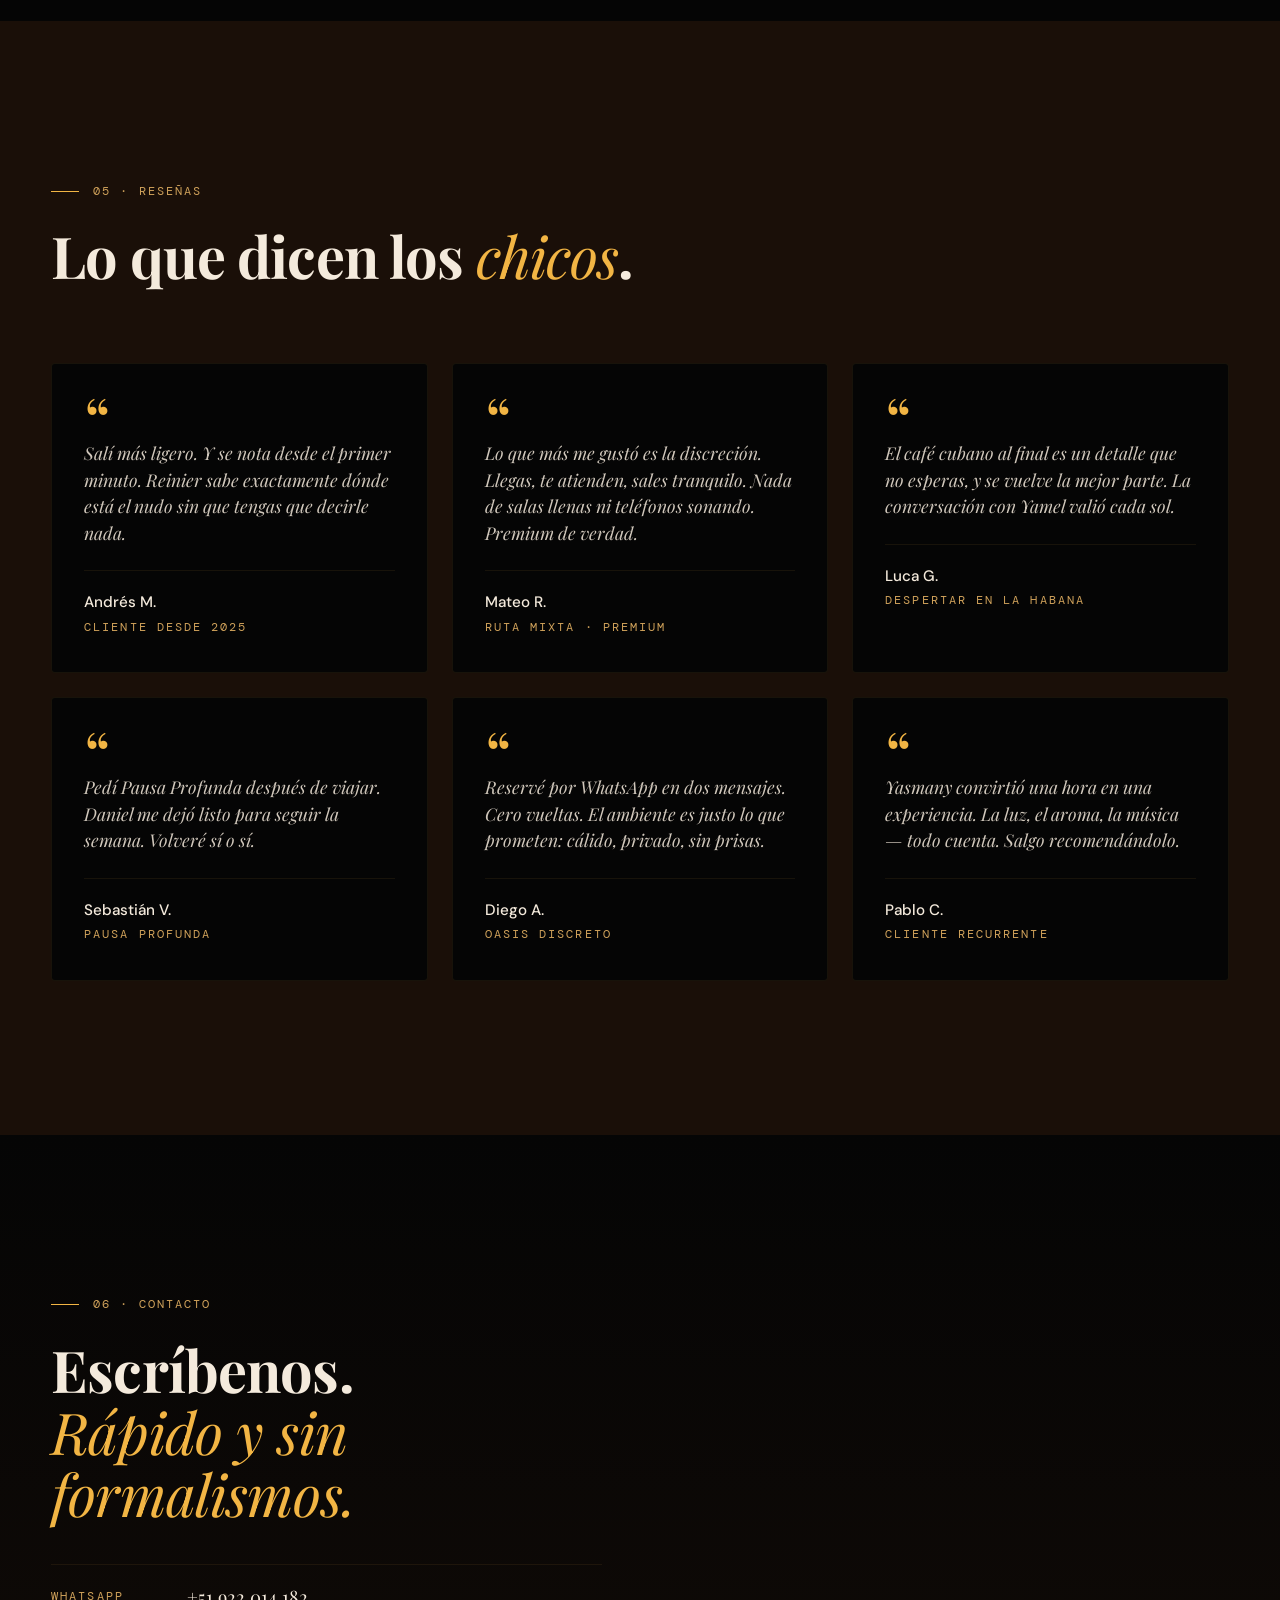
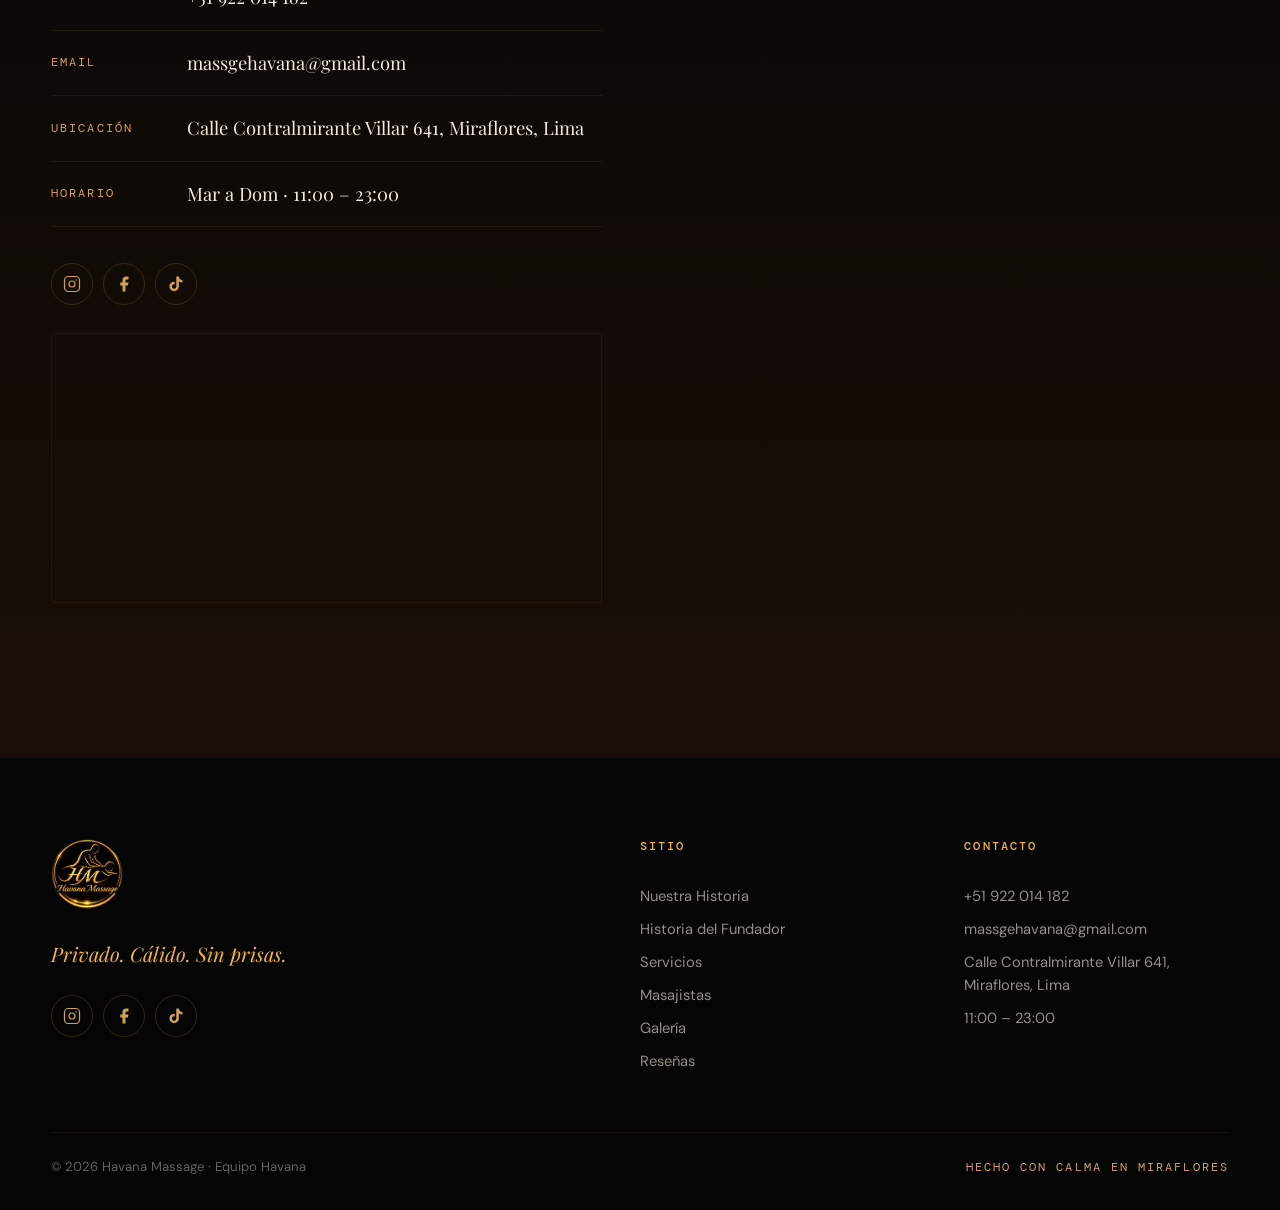
==== commit 78fc86bc: "v15-fiesta_patrias" ====
--- a/index.html
+++ b/index.html
@@ -44,7 +44,7 @@
   <link href="https://fonts.googleapis.com/css2?family=Playfair+Display:ital,wght@0,400;0,500;0,700;0,900;1,400&family=DM+Sans:wght@300;400;500;700&family=DM+Mono:wght@400;500&display=swap" rel="stylesheet" />
 
   <!-- Styles -->
-  <link rel="stylesheet" href="css/styles.css?v=20260518" />
+  <link rel="stylesheet" href="css/styles.css?v=20260706d" />
 
   <!-- Google Analytics 4 -->
   <script async src="https://www.googletagmanager.com/gtag/js?id=G-4W2KEQS5DL"></script>
@@ -64,9 +64,24 @@
 
   <!-- ============ SPLASH ============ -->
   <div class="splash" id="splash" aria-hidden="true">
+    <div class="splash__confetti" aria-hidden="true">
+      <i></i><i></i><i></i><i></i><i></i><i></i><i></i><i></i><i></i><i></i><i></i><i></i>
+      <i></i><i></i><i></i><i></i><i></i><i></i><i></i><i></i><i></i><i></i><i></i><i></i>
+      <i></i><i></i><i></i><i></i><i></i><i></i><i></i><i></i><i></i><i></i><i></i><i></i>
+      <i></i><i></i><i></i><i></i><i></i><i></i><i></i><i></i><i></i><i></i><i></i><i></i>
+      <i></i><i></i><i></i><i></i><i></i><i></i><i></i><i></i><i></i><i></i><i></i><i></i>
+      <i></i><i></i><i></i><i></i><i></i><i></i><i></i><i></i><i></i><i></i><i></i><i></i>
+      <i></i><i></i><i></i><i></i><i></i><i></i><i></i><i></i><i></i><i></i><i></i><i></i>
+      <i></i><i></i><i></i><i></i><i></i><i></i><i></i><i></i><i></i><i></i><i></i><i></i>
+    </div>
     <div class="splash__inner">
       <span class="splash__logo"><img src="img/logo.png" alt="" /></span>
       <div class="splash__line"></div>
+      <div class="splash__fiestas">
+        <span class="splash__fiestas-flag">🇵🇪</span>
+        <span class="mono">¡Felices Fiestas Patrias!</span>
+        <span class="splash__fiestas-flag splash__fiestas-flag--mirror">🇵🇪</span>
+      </div>
     </div>
   </div>
 
@@ -126,6 +141,15 @@
           <span class="mono">MIRAFLORES · LIMA</span>
         </div>
 
+        <div class="hero__fiestas" aria-label="Fiestas Patrias del Perú">
+          <span class="hero__fiestas-confetti" aria-hidden="true">
+            <i></i><i></i><i></i><i></i><i></i><i></i><i></i><i></i>
+          </span>
+          <span class="hero__fiestas-flag" aria-hidden="true">🇵🇪</span>
+          <span class="hero__fiestas-text mono">¡Felices Fiestas Patrias! · Viva el Perú</span>
+          <span class="hero__fiestas-party" aria-hidden="true">🎉</span>
+        </div>
+
         <h1 class="hero__title">
           <span class="reveal-line"><span>Tu momento.</span></span>
           <span class="reveal-line"><span>Tu espacio.</span></span>
@@ -360,25 +384,25 @@
 
           <!-- PROMO 01 · edita aquí para cambiar contenido -->
           <article class="promo reveal">
-            <div class="promo__label mono">Promo · Junio 2026</div>
+            <div class="promo__label mono">PROMOCIÓN ESPECIAL – FIESTAS PATRIAS</div>
             <div class="promo__body">
-              <h3 class="promo__name">Amanecer conmigo</h3>
-              <p class="promo__desc">Una combinación de exfoliación corporal con café natural y una hora de masaje relajante para que sientas la energía que necesitas para continuar.
-                                     Una infusión o té súper recomendable en cada sesión</p>
+              <h3 class="promo__name">🇵🇪 Siente al Perú 🇵🇪</h3>
+              <p class="promo__desc">Celebra al Perú regalándote un descanso de lujo. * Exfoliación corporal * Masaje mixto premium * Facial Express * Toallas calientes * Aromaterapia * Bebida de cortesía</p>
               <div class="promo__pricing">
-                <span class="promo__original">S/. 180</span>
+                <span class="promo__original">S/. 250</span>
                 <svg class="promo__arrow" width="14" height="14" viewBox="0 0 24 24" fill="none" stroke="currentColor" stroke-width="2" stroke-linecap="round"><line x1="5" y1="12" x2="19" y2="12"/><polyline points="12 5 19 12 12 19"/></svg>
-                <span class="promo__price">S/. 130</span>
-                <span class="promo__save mono">Ahorras S/. 50</span>
+                <span class="promo__price">S/. 199</span>
+                <span class="promo__save mono">Ahorras S/. 51</span>
               </div>
               <ul class="promo__includes">
                 <li>20 min · Exfoliación corporal</li>
-                <li>60 min · Masaje relajante</li>
+                <li>50 min · Masaje mixto premium</li>
+                <li>20 min · Facial Express</li>
                 <li>Una infusión o té incluido</li>
               </ul>
               <div class="promo__footer">
                 <span class="mono promo__valid">Válido hasta el 31 de junio · Cupos limitados</span>
-                <a class="promo__cta" href="https://wa.me/51922014182?text=Hola%20Havana%2C%20quiero%20reservar%20la%20Oferta%20Amanecer%20conmigo%20(promo%20junio%20S%2F.130)" target="_blank" rel="noopener">Reservar ahora <span>→</span></a>
+                <a class="promo__cta" href="https://wa.me/51922014182?text=Hola%20Havana%2C%20quiero%20reservar%20la%20Oferta%20Amanecer%20conmigo%20(promo%20junio%20S%2F.199)" target="_blank" rel="noopener">Reservar ahora <span>→</span></a>
               </div>
             </div>
           </article>
--- a/css/styles.css
+++ b/css/styles.css
@@ -242,6 +242,127 @@
 @keyframes splashOut {
   0%, 70% { opacity: 1; pointer-events: all; }
   90%, 100% { opacity: 0; pointer-events: none; visibility: hidden; }
+}
+
+/* Fiestas Patrias en el splash */
+.splash__fiestas {
+  display: inline-flex;
+  align-items: center;
+  gap: 10px;
+  margin-top: 22px;
+  opacity: 0;
+  animation: splashFiestasIn 1s 1.2s var(--ease) forwards;
+}
+
+.splash__fiestas .mono {
+  font-size: 0.72rem;
+  letter-spacing: 0.18em;
+  text-transform: uppercase;
+  background: linear-gradient(90deg, #f5d7db 0%, #ffffff 45%, #ff6b81 50%, #ffffff 55%, #f5d7db 100%);
+  background-size: 250% 100%;
+  -webkit-background-clip: text;
+  background-clip: text;
+  color: transparent;
+  animation: fiestasShine 3.5s linear infinite;
+}
+
+.splash__fiestas-flag {
+  font-size: 1.05rem;
+  line-height: 1;
+  transform-origin: bottom left;
+  animation: fiestasWave 1.8s ease-in-out infinite;
+}
+
+.splash__fiestas-flag--mirror {
+  transform-origin: bottom right;
+  animation-delay: 0.9s;
+}
+
+@keyframes splashFiestasIn {
+  from { opacity: 0; transform: translateY(12px); }
+  to   { opacity: 1; transform: translateY(0); }
+}
+
+/* Confeti rojo y blanco cayendo en el splash */
+.splash__confetti {
+  position: absolute;
+  inset: 0;
+  overflow: hidden;
+  pointer-events: none;
+}
+
+.splash__confetti i {
+  position: absolute;
+  top: -4vh;
+  width: 7px;
+  height: 11px;
+  border-radius: 1.5px;
+  opacity: 0;
+  animation: splashConfettiFall 3.4s linear infinite;
+}
+
+.splash__confetti i:nth-child(odd)  { background: #d90429; }
+.splash__confetti i:nth-child(even) { background: #ffffff; }
+
+.splash__confetti i:nth-child(1)  { left: 2%;  animation-delay: 0.2s; }
+.splash__confetti i:nth-child(2)  { left: 5%;  animation-delay: 1.4s; width: 5px; height: 8px; }
+.splash__confetti i:nth-child(3)  { left: 9%;  animation-delay: 0.7s; }
+.splash__confetti i:nth-child(4)  { left: 12%; animation-delay: 2.1s; width: 5px; height: 8px; }
+.splash__confetti i:nth-child(5)  { left: 16%; animation-delay: 1.0s; }
+.splash__confetti i:nth-child(6)  { left: 19%; animation-delay: 0.4s; width: 5px; height: 8px; }
+.splash__confetti i:nth-child(7)  { left: 23%; animation-delay: 1.8s; }
+.splash__confetti i:nth-child(8)  { left: 26%; animation-delay: 0.9s; width: 5px; height: 8px; }
+.splash__confetti i:nth-child(9)  { left: 30%; animation-delay: 2.4s; }
+.splash__confetti i:nth-child(10) { left: 33%; animation-delay: 0.1s; width: 5px; height: 8px; }
+.splash__confetti i:nth-child(11) { left: 37%; animation-delay: 1.6s; }
+.splash__confetti i:nth-child(12) { left: 40%; animation-delay: 0.6s; width: 5px; height: 8px; }
+.splash__confetti i:nth-child(13) { left: 44%; animation-delay: 2.0s; }
+.splash__confetti i:nth-child(14) { left: 47%; animation-delay: 0.3s; width: 5px; height: 8px; }
+.splash__confetti i:nth-child(15) { left: 51%; animation-delay: 1.2s; }
+.splash__confetti i:nth-child(16) { left: 54%; animation-delay: 2.6s; width: 5px; height: 8px; }
+.splash__confetti i:nth-child(17) { left: 58%; animation-delay: 0.8s; }
+.splash__confetti i:nth-child(18) { left: 61%; animation-delay: 1.9s; width: 5px; height: 8px; }
+.splash__confetti i:nth-child(19) { left: 65%; animation-delay: 0.5s; }
+.splash__confetti i:nth-child(20) { left: 68%; animation-delay: 2.3s; width: 5px; height: 8px; }
+.splash__confetti i:nth-child(21) { left: 72%; animation-delay: 1.1s; }
+.splash__confetti i:nth-child(22) { left: 75%; animation-delay: 0.0s; width: 5px; height: 8px; }
+.splash__confetti i:nth-child(23) { left: 79%; animation-delay: 1.7s; }
+.splash__confetti i:nth-child(24) { left: 82%; animation-delay: 2.8s; width: 5px; height: 8px; }
+.splash__confetti i:nth-child(25) { left: 86%; animation-delay: 0.6s; }
+.splash__confetti i:nth-child(26) { left: 89%; animation-delay: 1.5s; width: 5px; height: 8px; }
+.splash__confetti i:nth-child(27) { left: 92%; animation-delay: 2.5s; }
+.splash__confetti i:nth-child(28) { left: 95%; animation-delay: 0.9s; width: 5px; height: 8px; }
+.splash__confetti i:nth-child(29) { left: 98%; animation-delay: 1.3s; }
+.splash__confetti i:nth-child(30) { left: 7%;  animation-delay: 2.9s; width: 5px; height: 8px; }
+
+/* Variación de caída y velocidad para dar profundidad */
+.splash__confetti i:nth-child(3n)  { animation-duration: 2.8s; }
+.splash__confetti i:nth-child(4n)  { animation-duration: 4.0s; }
+.splash__confetti i:nth-child(5n)  { animation-name: splashConfettiFallSway; }
+
+@keyframes splashConfettiFall {
+  0%   { opacity: 0; transform: translateY(0) translateX(0) rotate(0deg); }
+  8%   { opacity: 1; }
+  85%  { opacity: 1; }
+  100% { opacity: 0; transform: translateY(108vh) translateX(4vw) rotate(540deg); }
+}
+
+@keyframes splashConfettiFallSway {
+  0%   { opacity: 0; transform: translateY(0) translateX(0) rotate(0deg); }
+  8%   { opacity: 1; }
+  40%  { transform: translateY(42vh) translateX(-3vw) rotate(220deg); }
+  85%  { opacity: 1; }
+  100% { opacity: 0; transform: translateY(108vh) translateX(3vw) rotate(560deg); }
+}
+
+@media (prefers-reduced-motion: reduce) {
+  .splash__fiestas { animation-duration: 0.01s; opacity: 1; }
+  .splash__fiestas .mono,
+  .splash__fiestas-flag,
+  .splash__confetti i {
+    animation-duration: 0.01s;
+    animation-iteration-count: 1;
+  }
 }
 
 /* ============ NAVIGATION ============ */
@@ -610,6 +731,127 @@
 @keyframes dotPulse {
   0%, 100% { opacity: 1; }
   50% { opacity: 0.4; }
+}
+
+.hero__fiestas {
+  position: relative;
+  display: inline-flex;
+  align-items: center;
+  gap: 12px;
+  margin: -12px 0 26px;
+  padding: 10px 20px;
+  border-radius: 999px;
+  background:
+    linear-gradient(rgba(20, 5, 8, 0.85), rgba(20, 5, 8, 0.85)) padding-box,
+    linear-gradient(120deg, #d90429, #ffffff, #d90429, #ffffff, #d90429) border-box;
+  background-size: 100% 100%, 300% 100%;
+  border: 1.5px solid transparent;
+  backdrop-filter: blur(4px);
+  opacity: 0;
+  animation:
+    fadeUp 0.8s 0.45s var(--ease) forwards,
+    fiestasBorder 4s linear infinite,
+    fiestasGlow 2.6s ease-in-out infinite;
+  overflow: visible;
+}
+
+@keyframes fiestasBorder {
+  0%   { background-position: 0 0, 0% 50%; }
+  100% { background-position: 0 0, 300% 50%; }
+}
+
+@keyframes fiestasGlow {
+  0%, 100% { box-shadow: 0 0 14px rgba(217, 4, 41, 0.35), 0 0 30px rgba(217, 4, 41, 0.15); }
+  50%      { box-shadow: 0 0 22px rgba(217, 4, 41, 0.6), 0 0 46px rgba(217, 4, 41, 0.28); }
+}
+
+.hero__fiestas-text {
+  font-size: 0.72rem;
+  letter-spacing: 0.12em;
+  text-transform: uppercase;
+  background: linear-gradient(90deg, #f5d7db 0%, #ffffff 45%, #ff6b81 50%, #ffffff 55%, #f5d7db 100%);
+  background-size: 250% 100%;
+  -webkit-background-clip: text;
+  background-clip: text;
+  color: transparent;
+  animation: fiestasShine 3.5s linear infinite;
+}
+
+@keyframes fiestasShine {
+  0%   { background-position: 250% 0; }
+  100% { background-position: -250% 0; }
+}
+
+.hero__fiestas-flag {
+  font-size: 1.1rem;
+  line-height: 1;
+  transform-origin: bottom left;
+  animation: fiestasWave 1.8s ease-in-out infinite;
+}
+
+@keyframes fiestasWave {
+  0%, 100% { transform: rotate(0deg); }
+  25%      { transform: rotate(-12deg); }
+  60%      { transform: rotate(8deg); }
+}
+
+.hero__fiestas-party {
+  font-size: 1rem;
+  line-height: 1;
+  animation: fiestasParty 2.2s ease-in-out infinite;
+}
+
+@keyframes fiestasParty {
+  0%, 100% { transform: scale(1) rotate(0deg); }
+  40%      { transform: scale(1.25) rotate(-14deg); }
+  70%      { transform: scale(1.1) rotate(10deg); }
+}
+
+/* Confeti rojo y blanco flotando alrededor del badge */
+.hero__fiestas-confetti {
+  position: absolute;
+  inset: 0;
+  pointer-events: none;
+}
+
+.hero__fiestas-confetti i {
+  position: absolute;
+  bottom: 20%;
+  width: 5px;
+  height: 8px;
+  border-radius: 1px;
+  opacity: 0;
+  animation: fiestasConfetti 3s ease-in infinite;
+}
+
+.hero__fiestas-confetti i:nth-child(odd)  { background: #d90429; }
+.hero__fiestas-confetti i:nth-child(even) { background: #ffffff; }
+
+.hero__fiestas-confetti i:nth-child(1) { left: 4%;  animation-delay: 0s;    }
+.hero__fiestas-confetti i:nth-child(2) { left: 18%; animation-delay: 0.9s;  width: 4px; height: 6px; }
+.hero__fiestas-confetti i:nth-child(3) { left: 32%; animation-delay: 1.7s;  }
+.hero__fiestas-confetti i:nth-child(4) { left: 47%; animation-delay: 0.4s;  width: 4px; height: 6px; }
+.hero__fiestas-confetti i:nth-child(5) { left: 61%; animation-delay: 2.2s;  }
+.hero__fiestas-confetti i:nth-child(6) { left: 74%; animation-delay: 1.2s;  width: 4px; height: 6px; }
+.hero__fiestas-confetti i:nth-child(7) { left: 86%; animation-delay: 2.7s;  }
+.hero__fiestas-confetti i:nth-child(8) { left: 95%; animation-delay: 0.6s;  width: 4px; height: 6px; }
+
+@keyframes fiestasConfetti {
+  0%   { opacity: 0; transform: translateY(0) rotate(0deg); }
+  12%  { opacity: 1; }
+  100% { opacity: 0; transform: translateY(-46px) rotate(320deg); }
+}
+
+@media (prefers-reduced-motion: reduce) {
+  .hero__fiestas,
+  .hero__fiestas-text,
+  .hero__fiestas-flag,
+  .hero__fiestas-party,
+  .hero__fiestas-confetti i {
+    animation-duration: 0.01s;
+    animation-iteration-count: 1;
+  }
+  .hero__fiestas { opacity: 1; }
 }
 
 .hero__title {
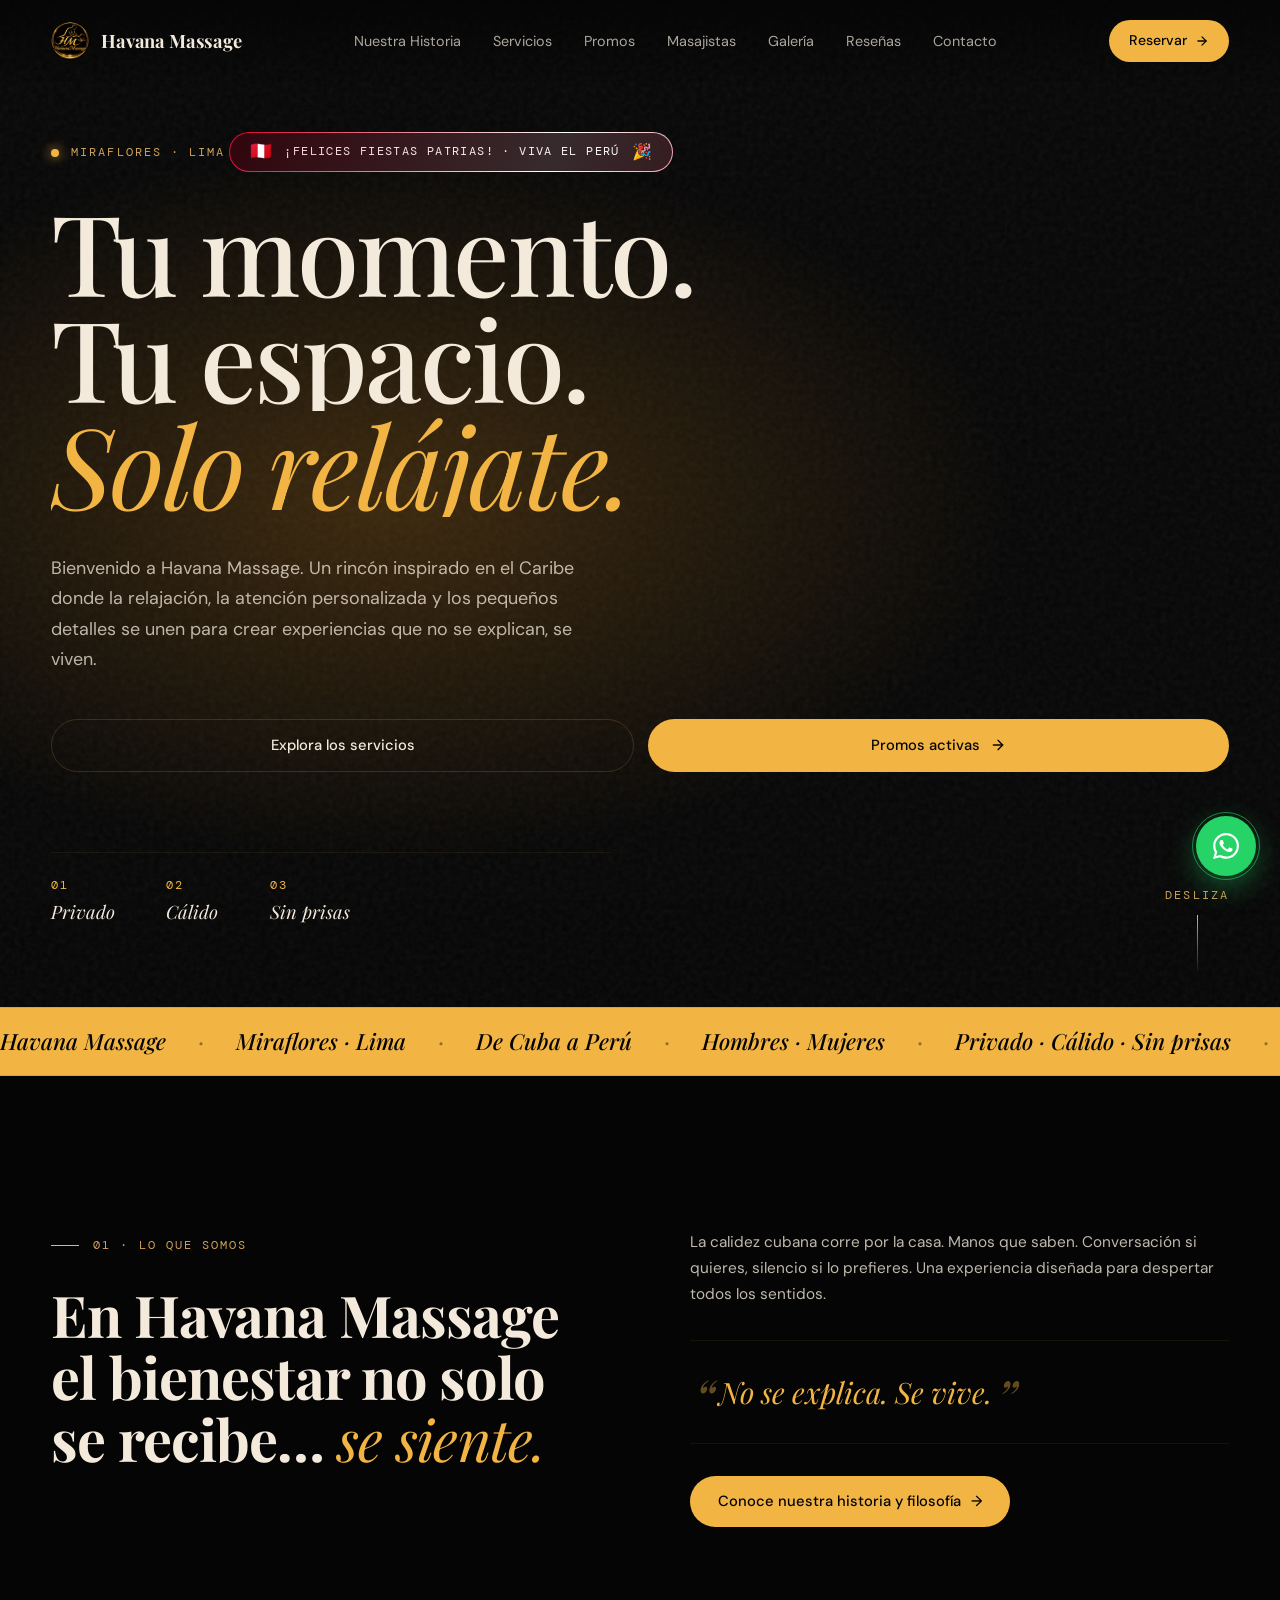
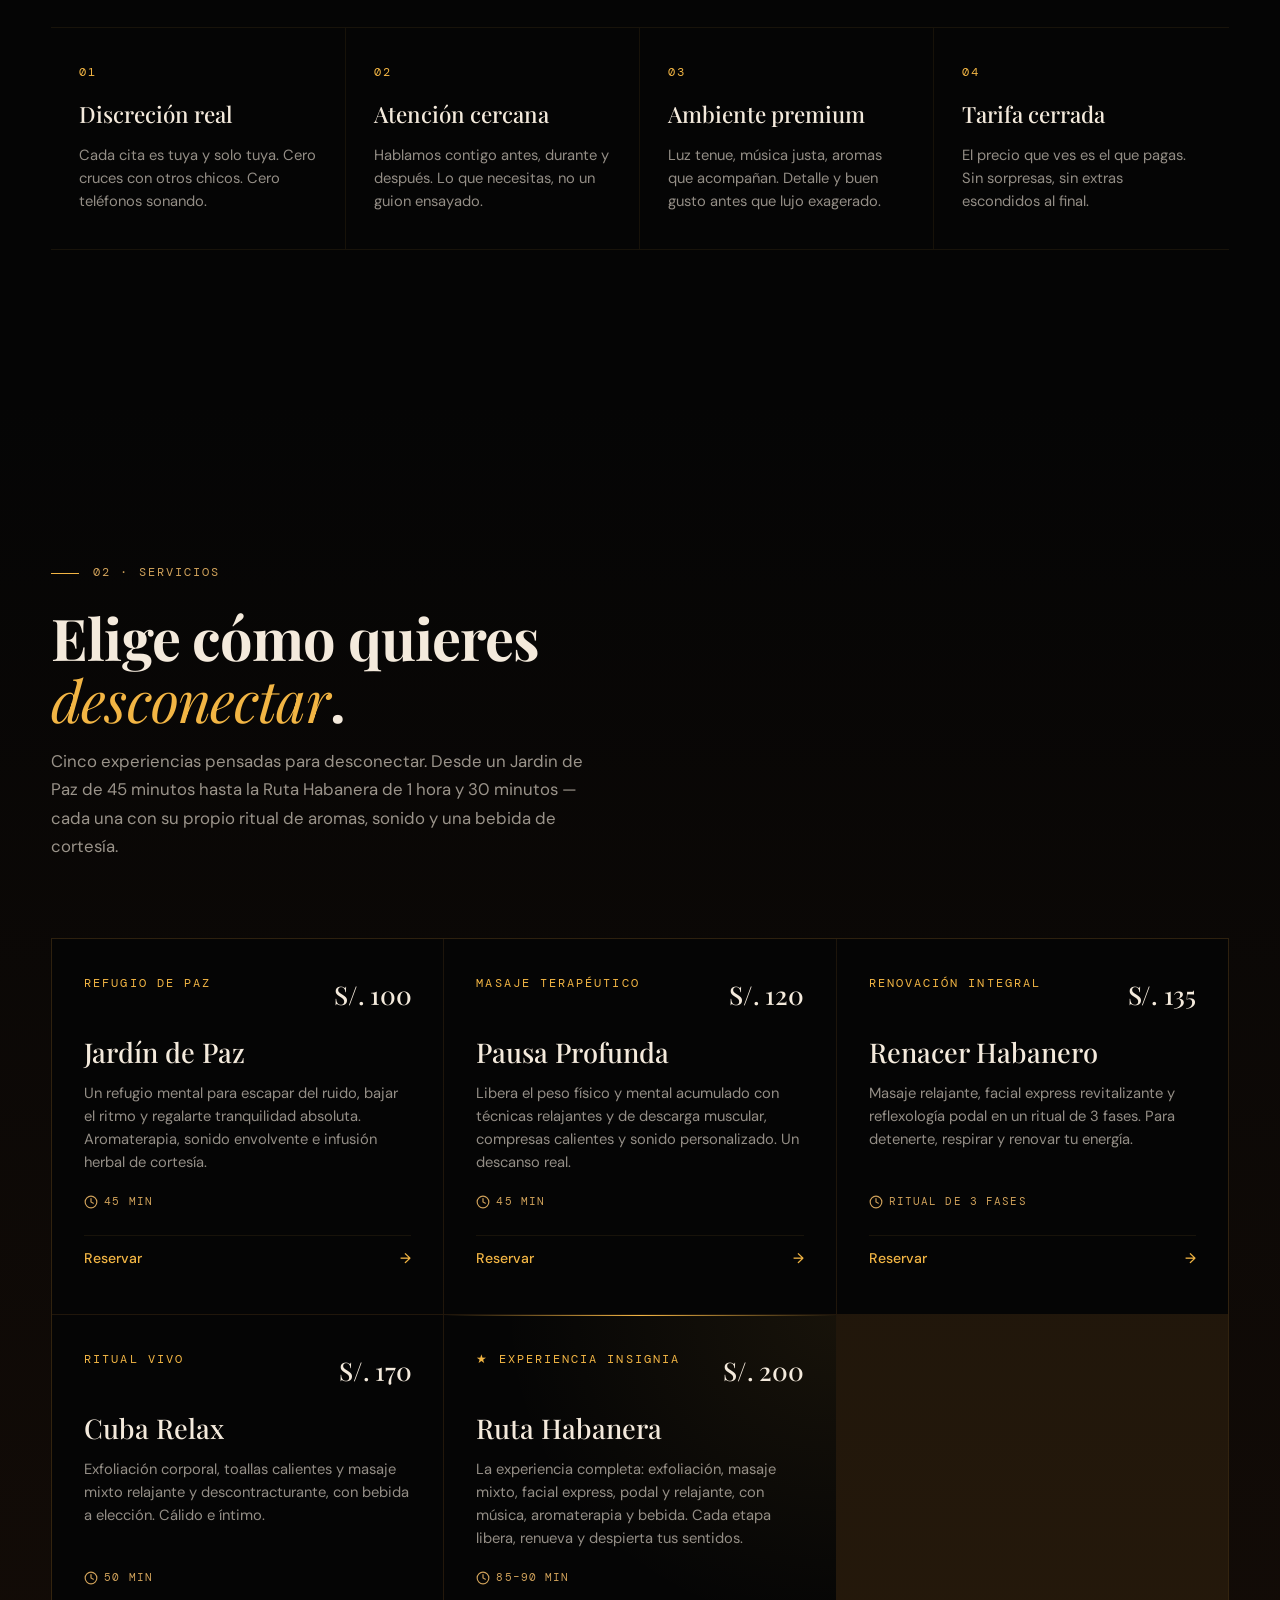
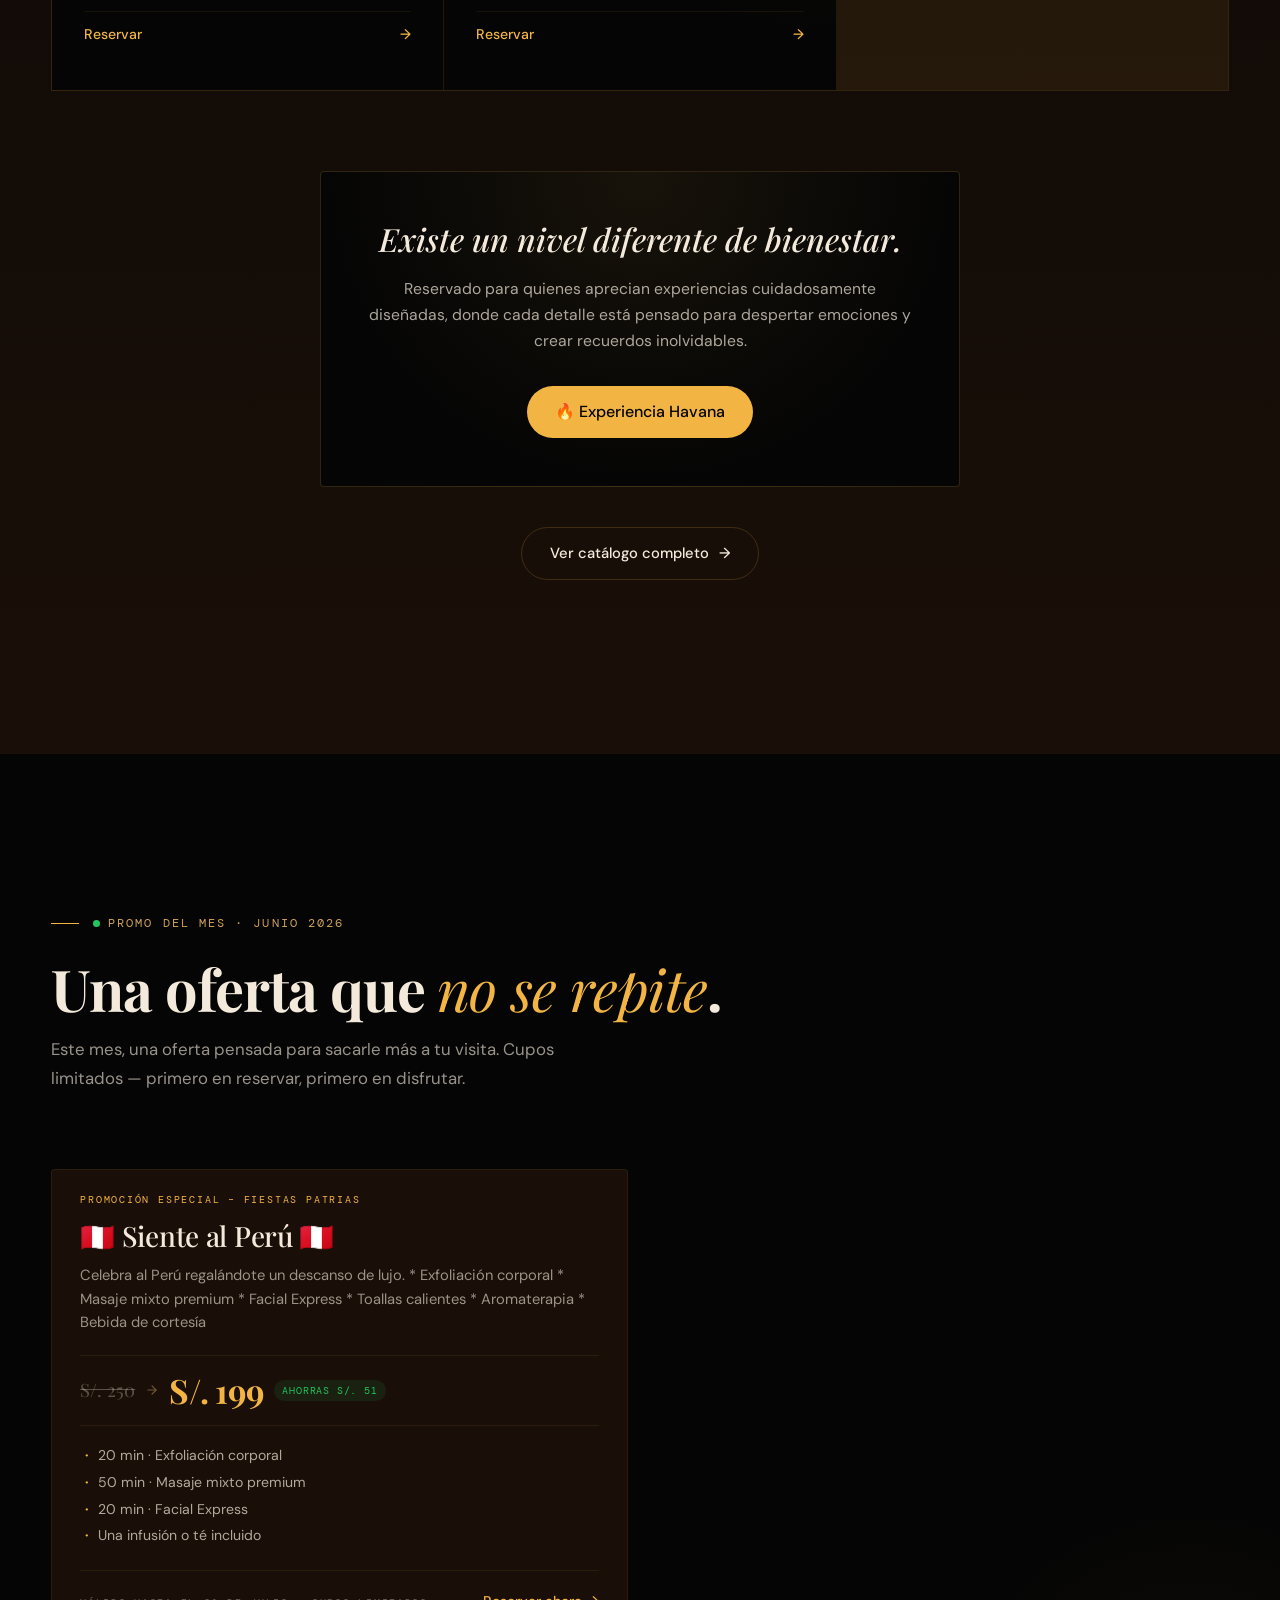
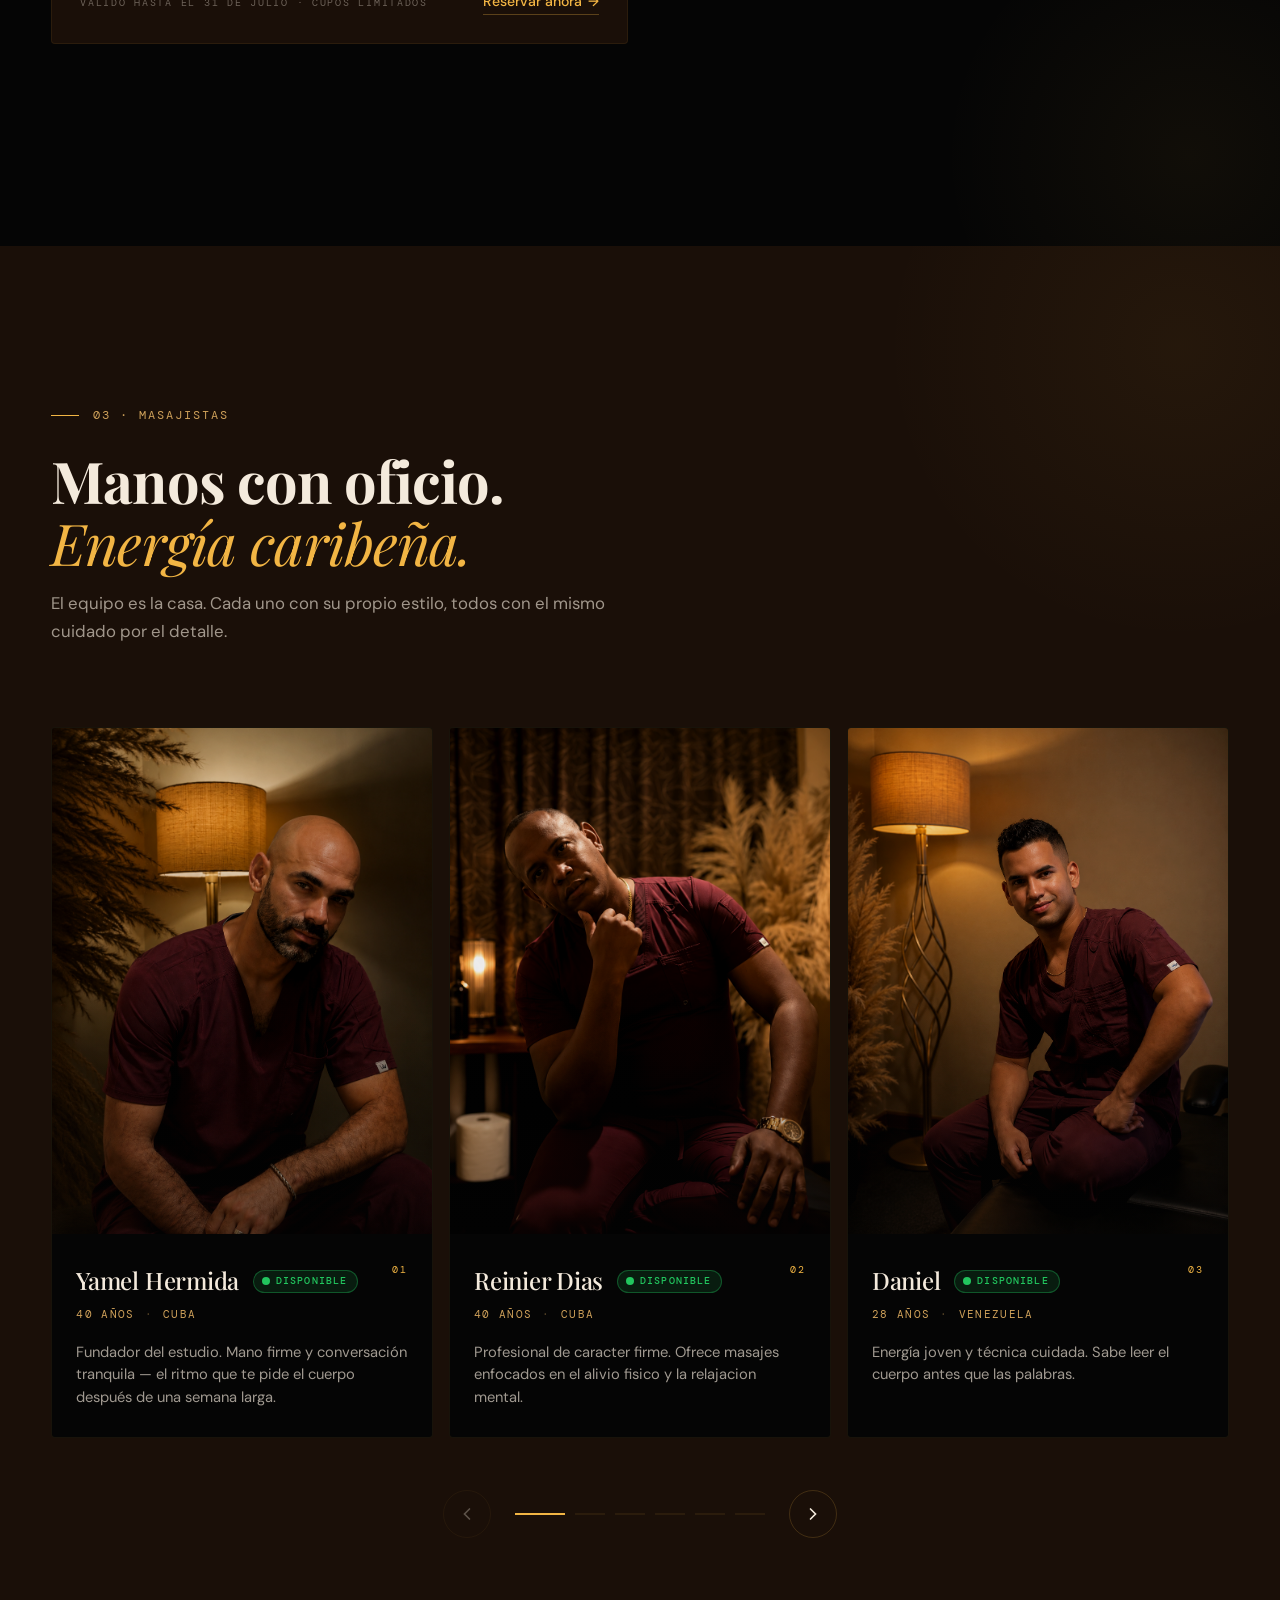
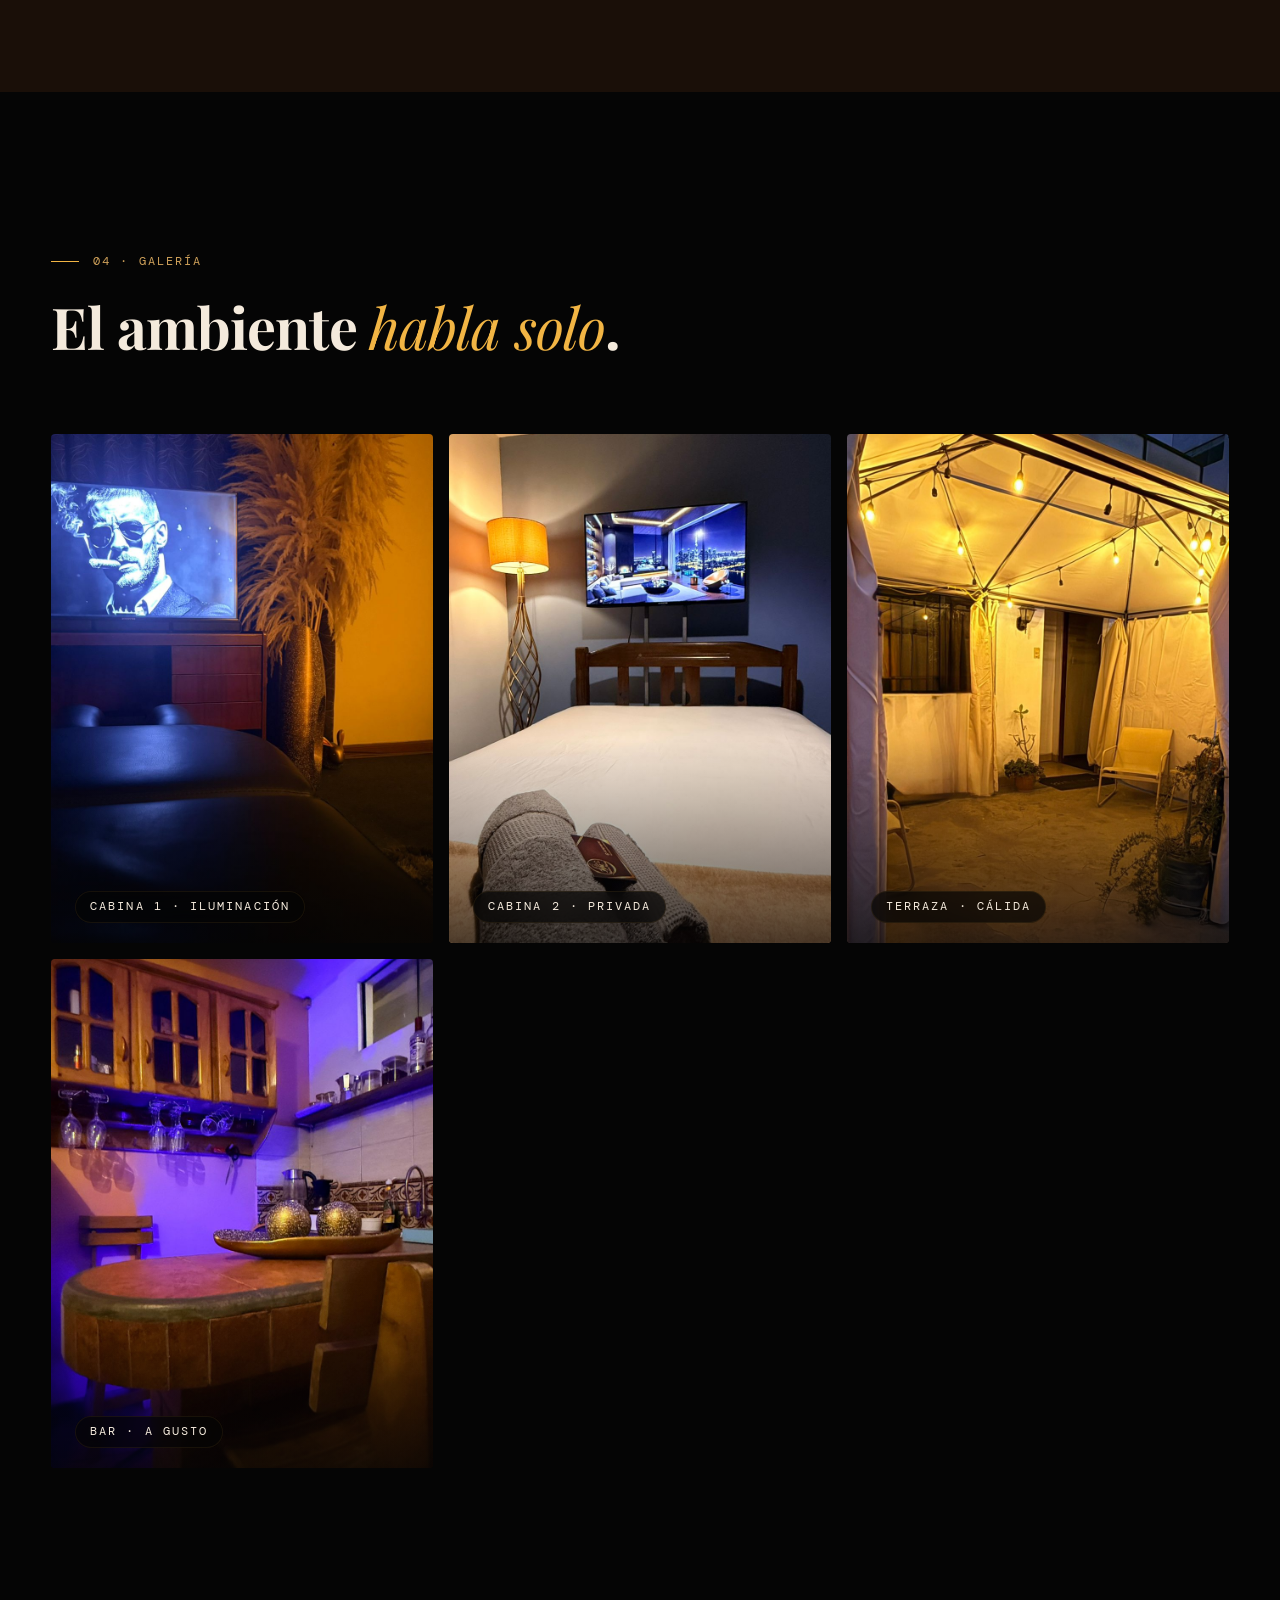
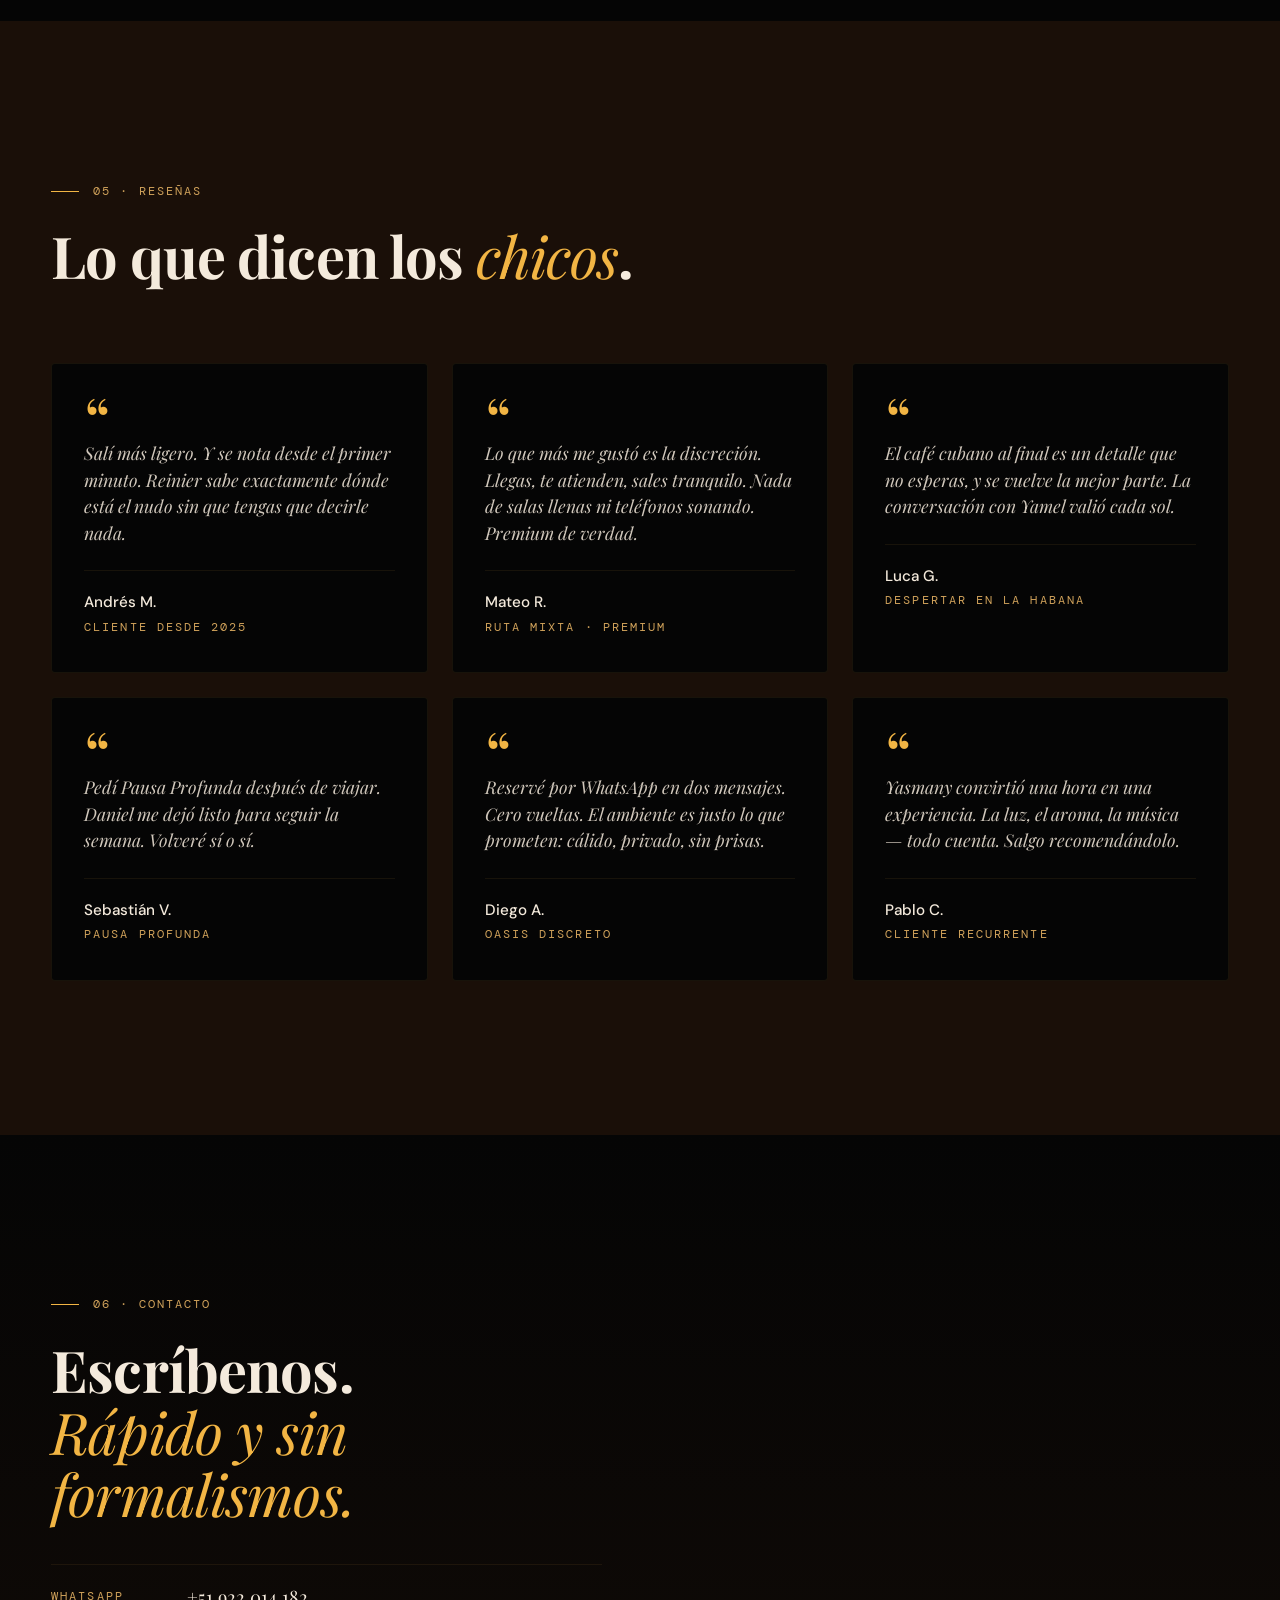
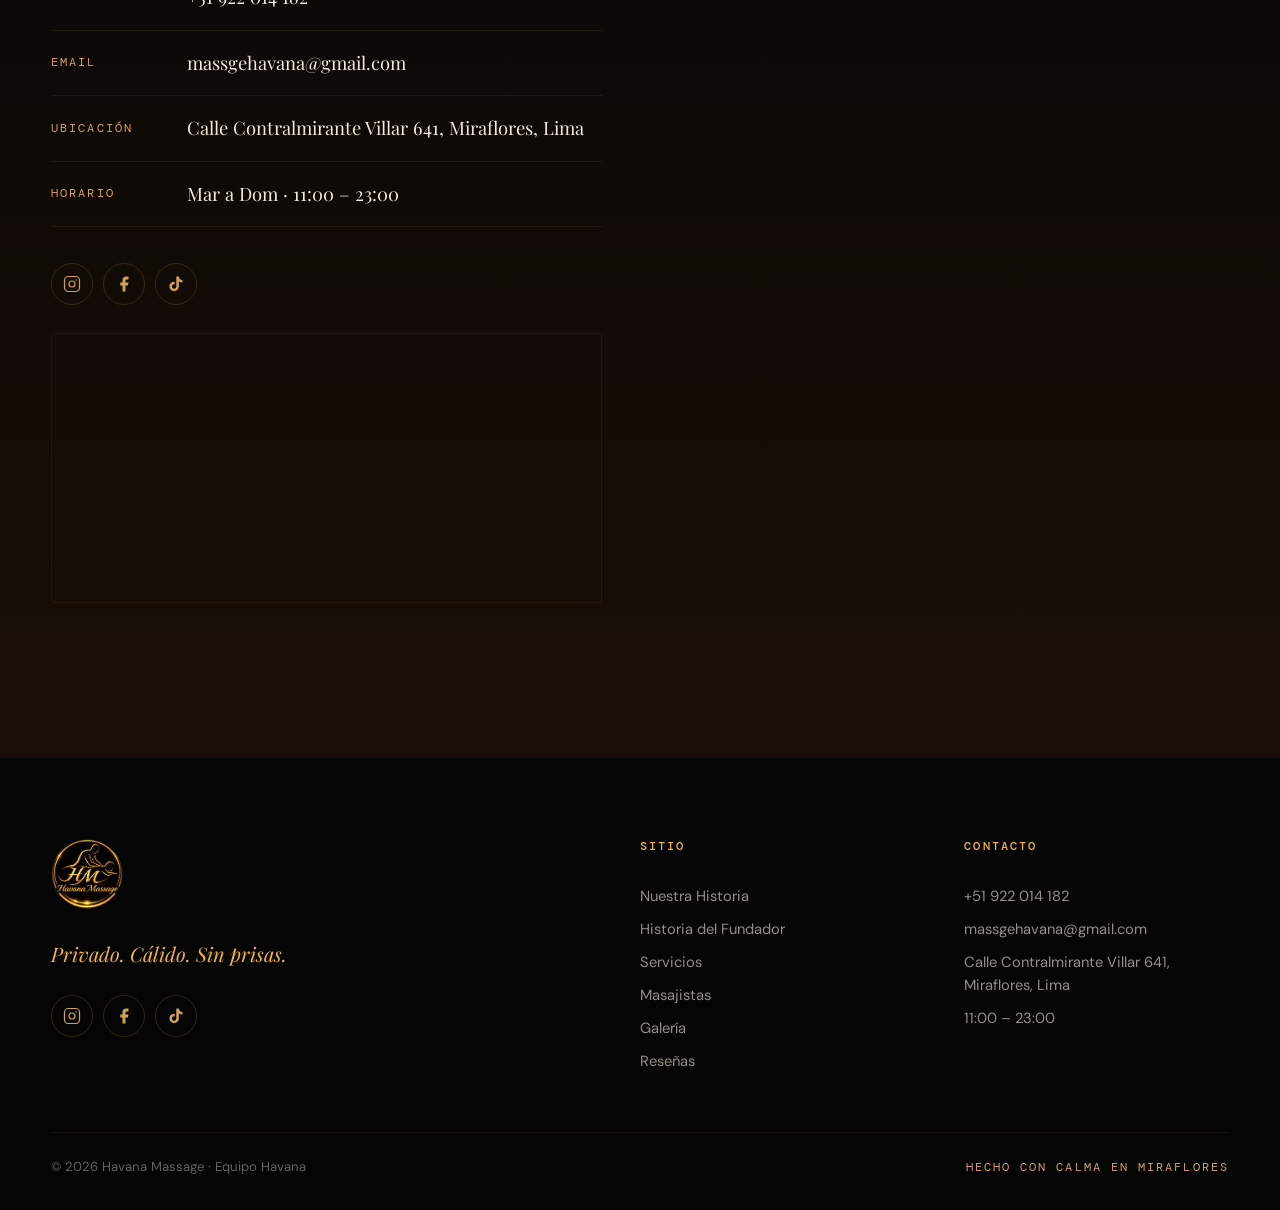
==== commit 5528f7cd: "v15" ====
--- a/index.html
+++ b/index.html
@@ -401,8 +401,8 @@
                 <li>Una infusión o té incluido</li>
               </ul>
               <div class="promo__footer">
-                <span class="mono promo__valid">Válido hasta el 31 de junio · Cupos limitados</span>
-                <a class="promo__cta" href="https://wa.me/51922014182?text=Hola%20Havana%2C%20quiero%20reservar%20la%20Oferta%20Amanecer%20conmigo%20(promo%20junio%20S%2F.199)" target="_blank" rel="noopener">Reservar ahora <span>→</span></a>
+                <span class="mono promo__valid">Válido hasta el 31 de julio · Cupos limitados</span>
+                <a class="promo__cta" href="https://wa.me/51922014182?text=Hola%20Havana%2C%20quiero%20reservar%20la%20promo%20Siente%20al%20Per%C3%BA%20(Fiestas%20Patrias%20S%2F.199)" target="_blank" rel="noopener">Reservar ahora <span>→</span></a>
               </div>
             </div>
           </article>
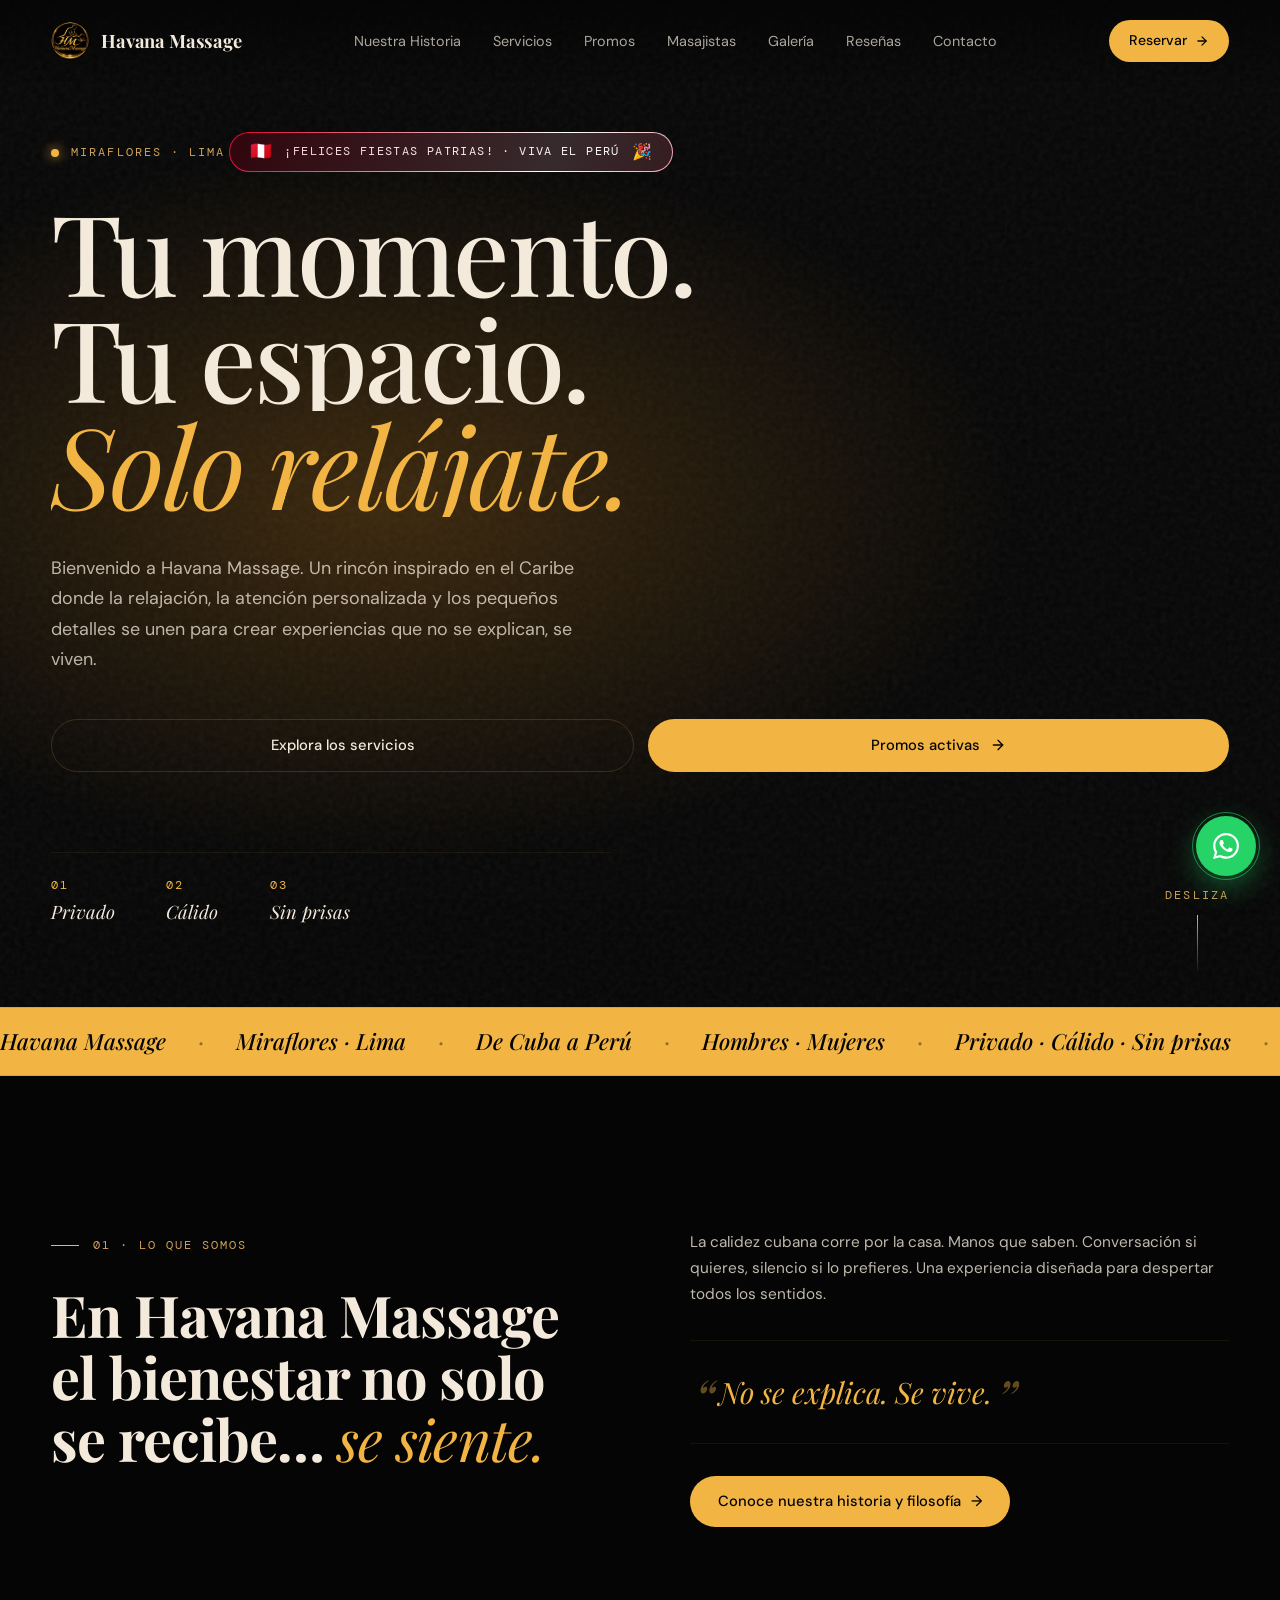
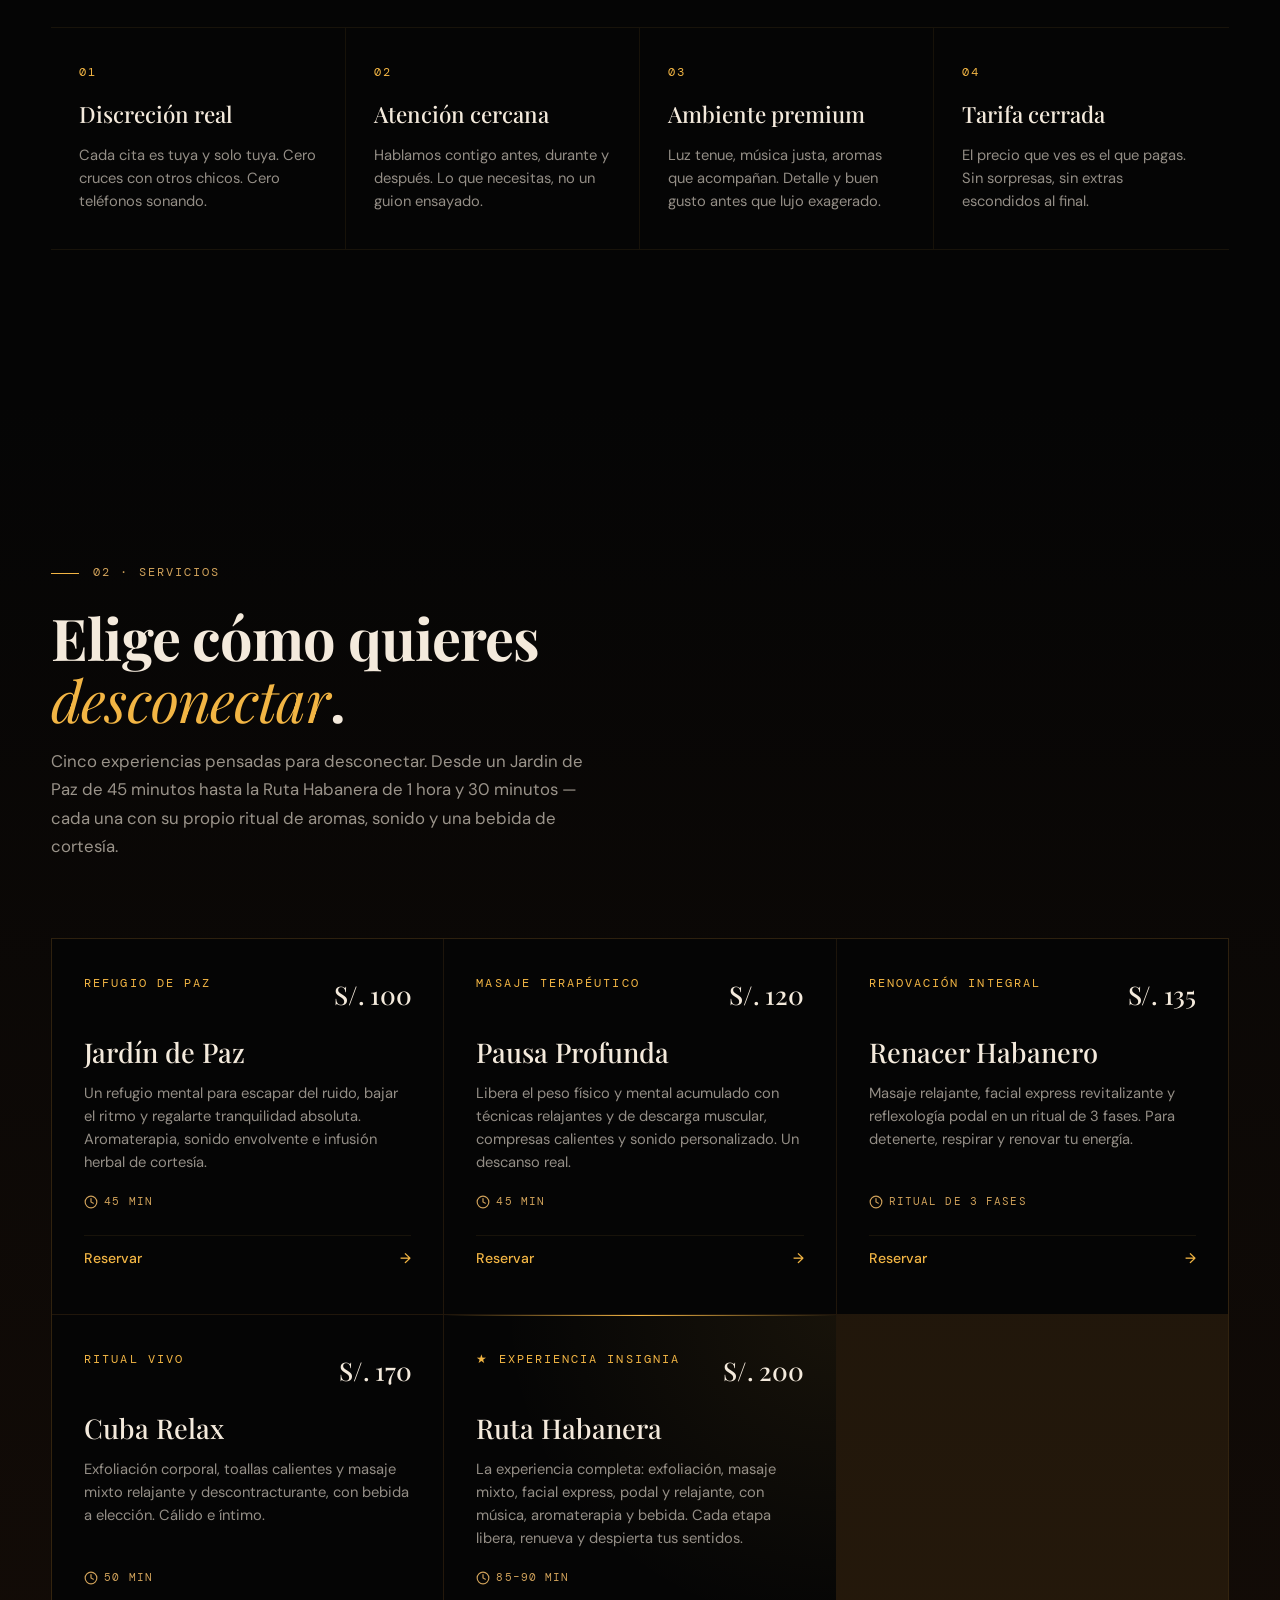
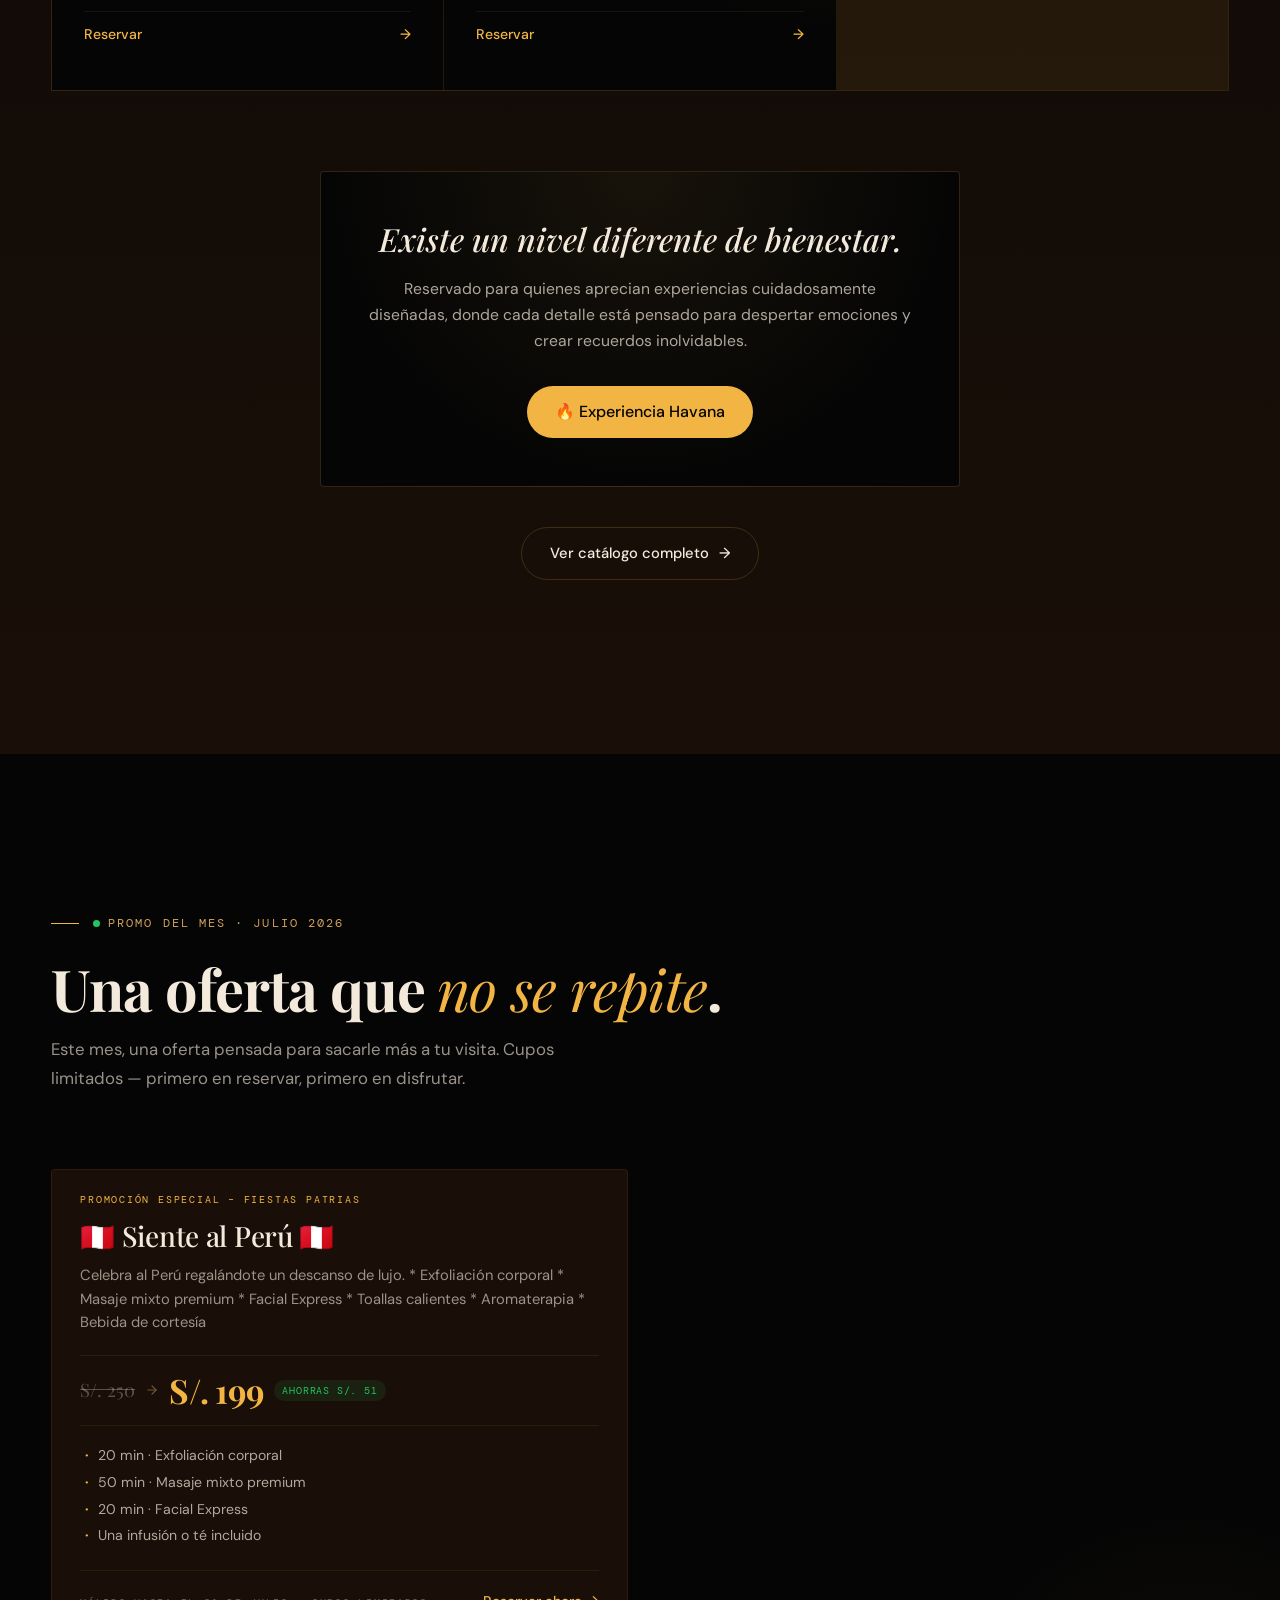
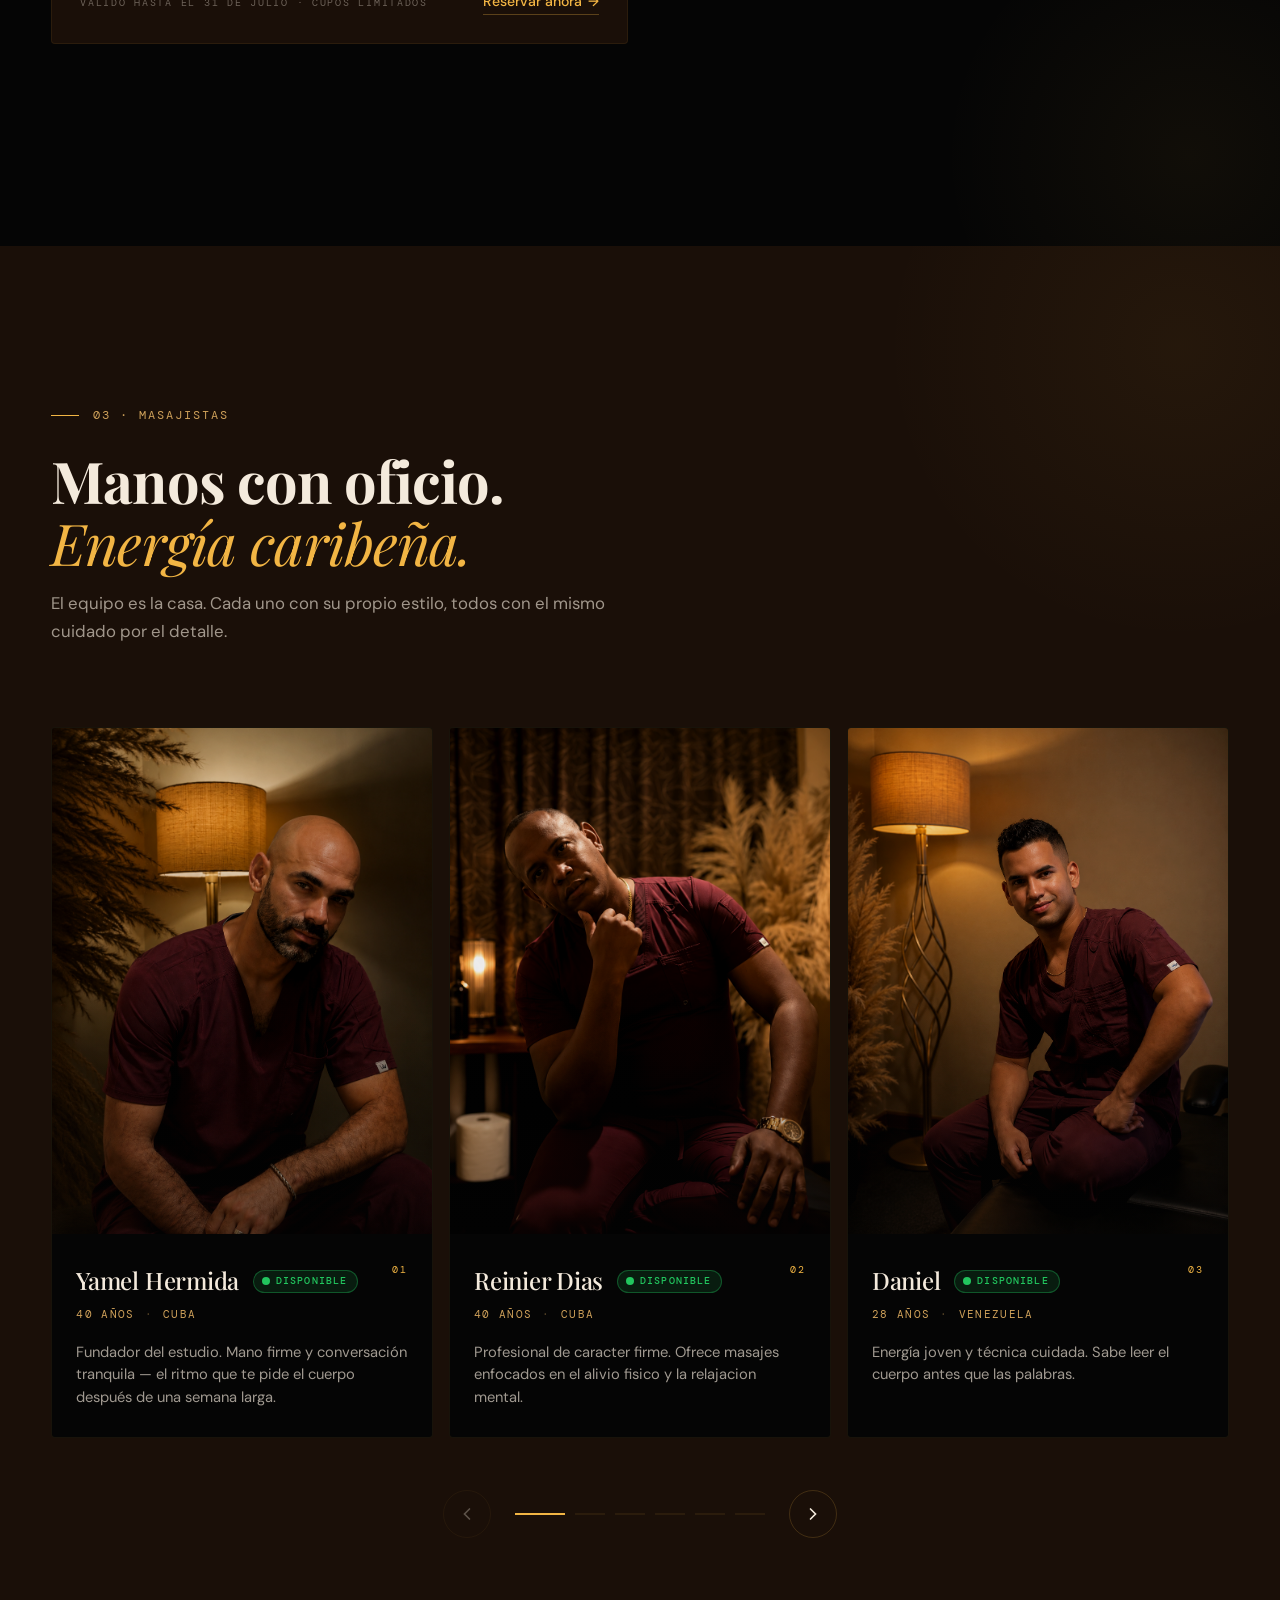
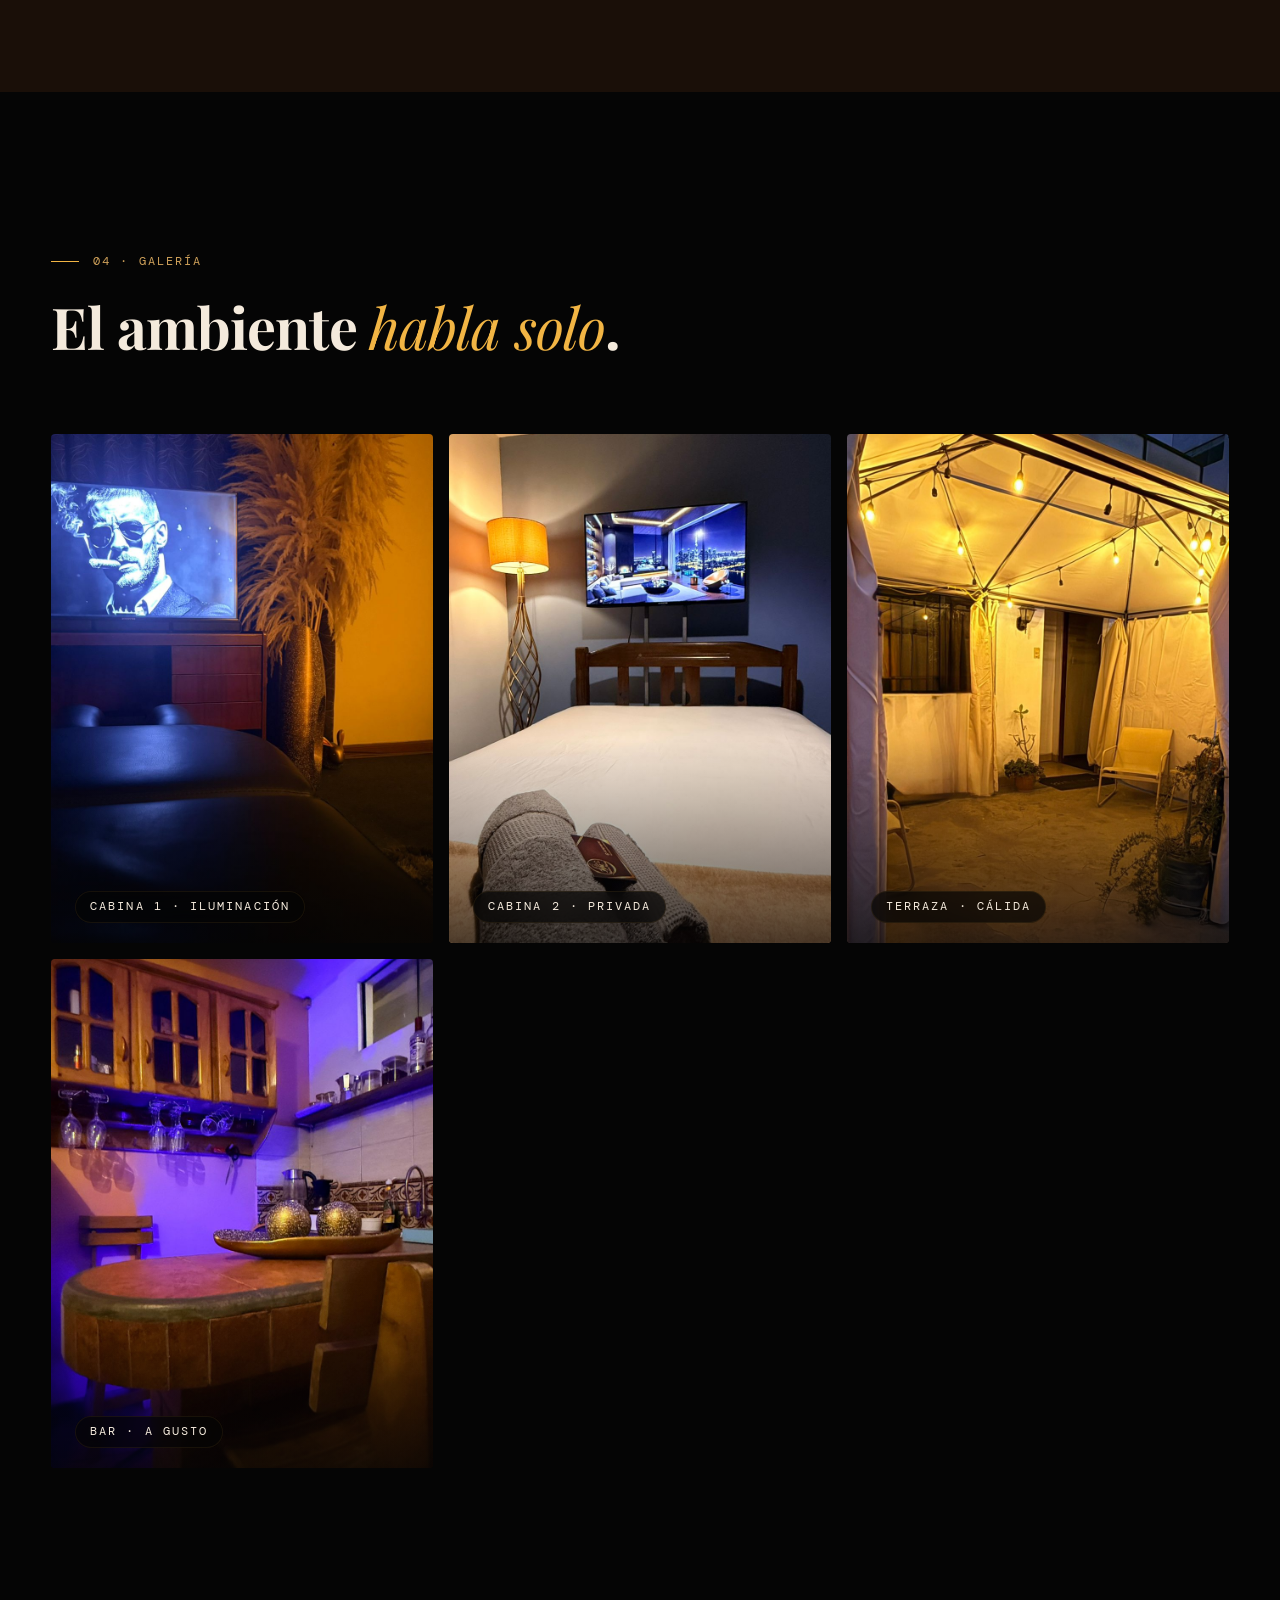
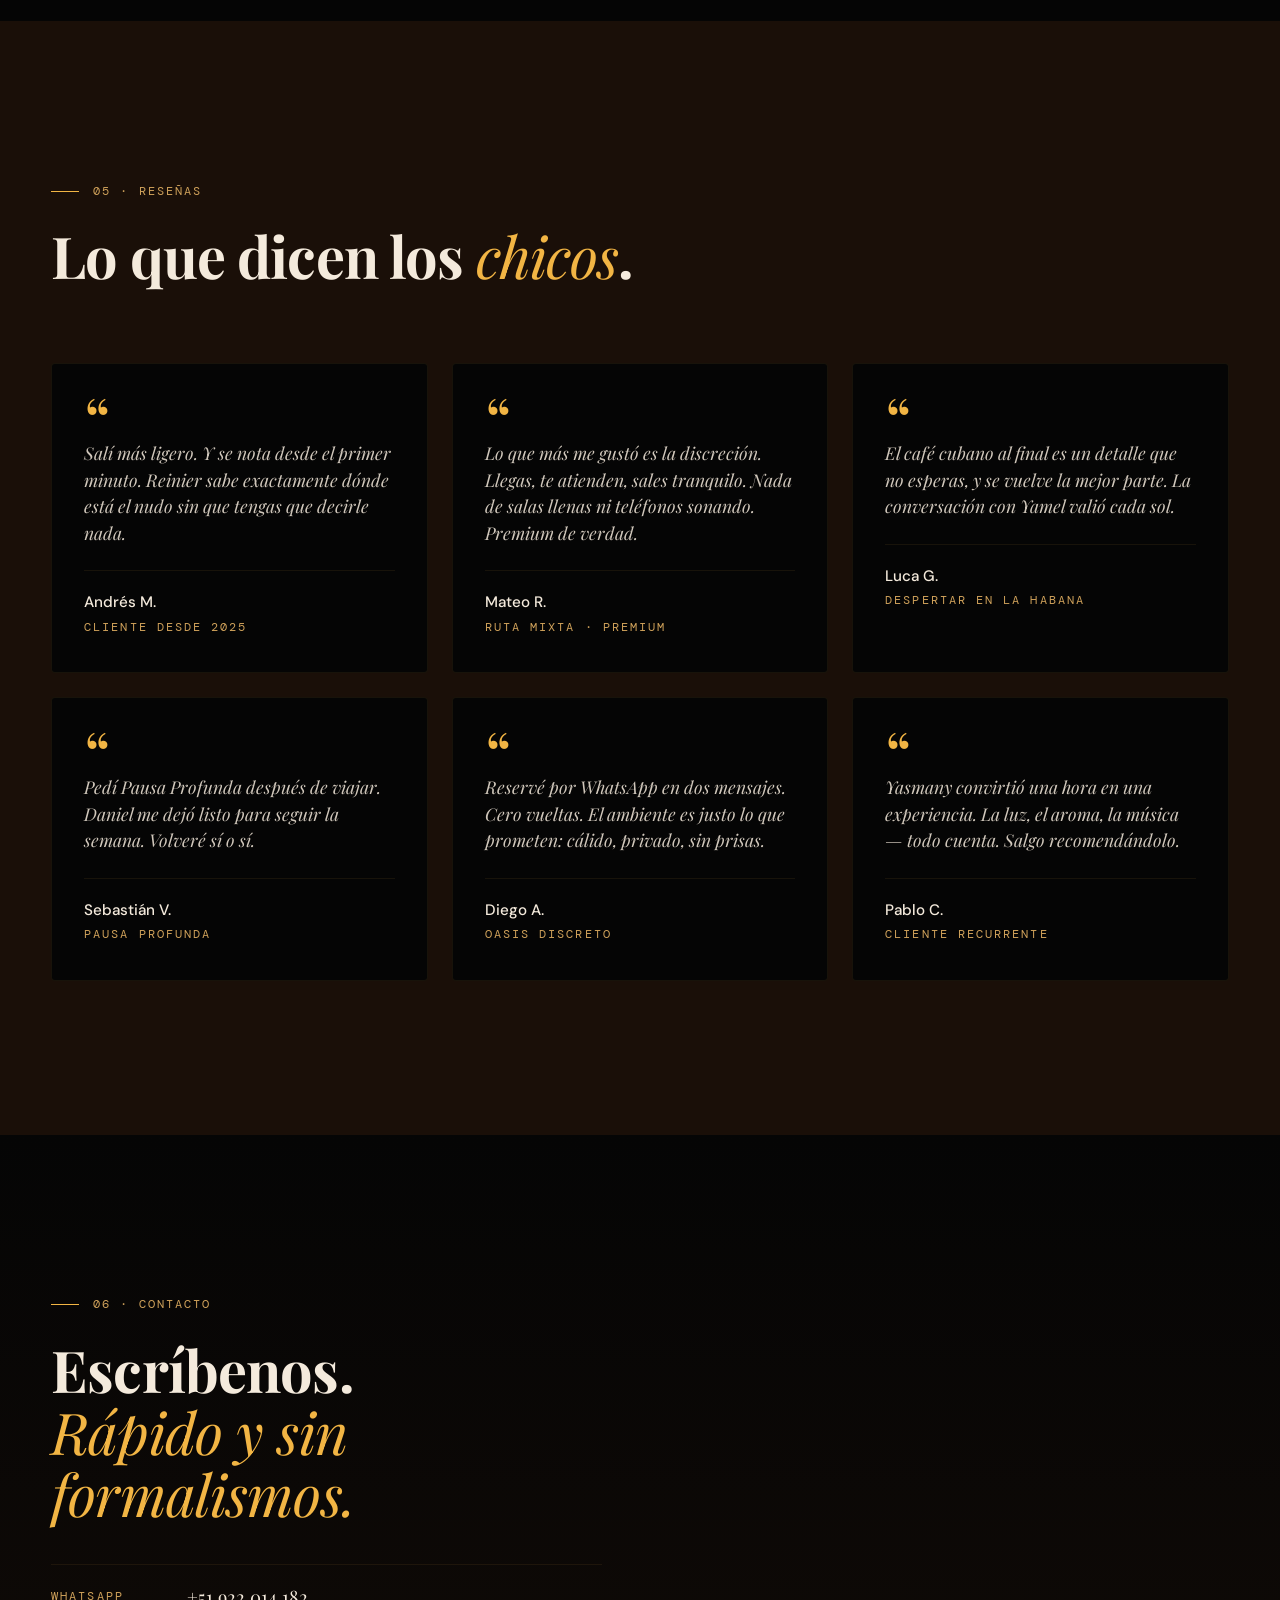
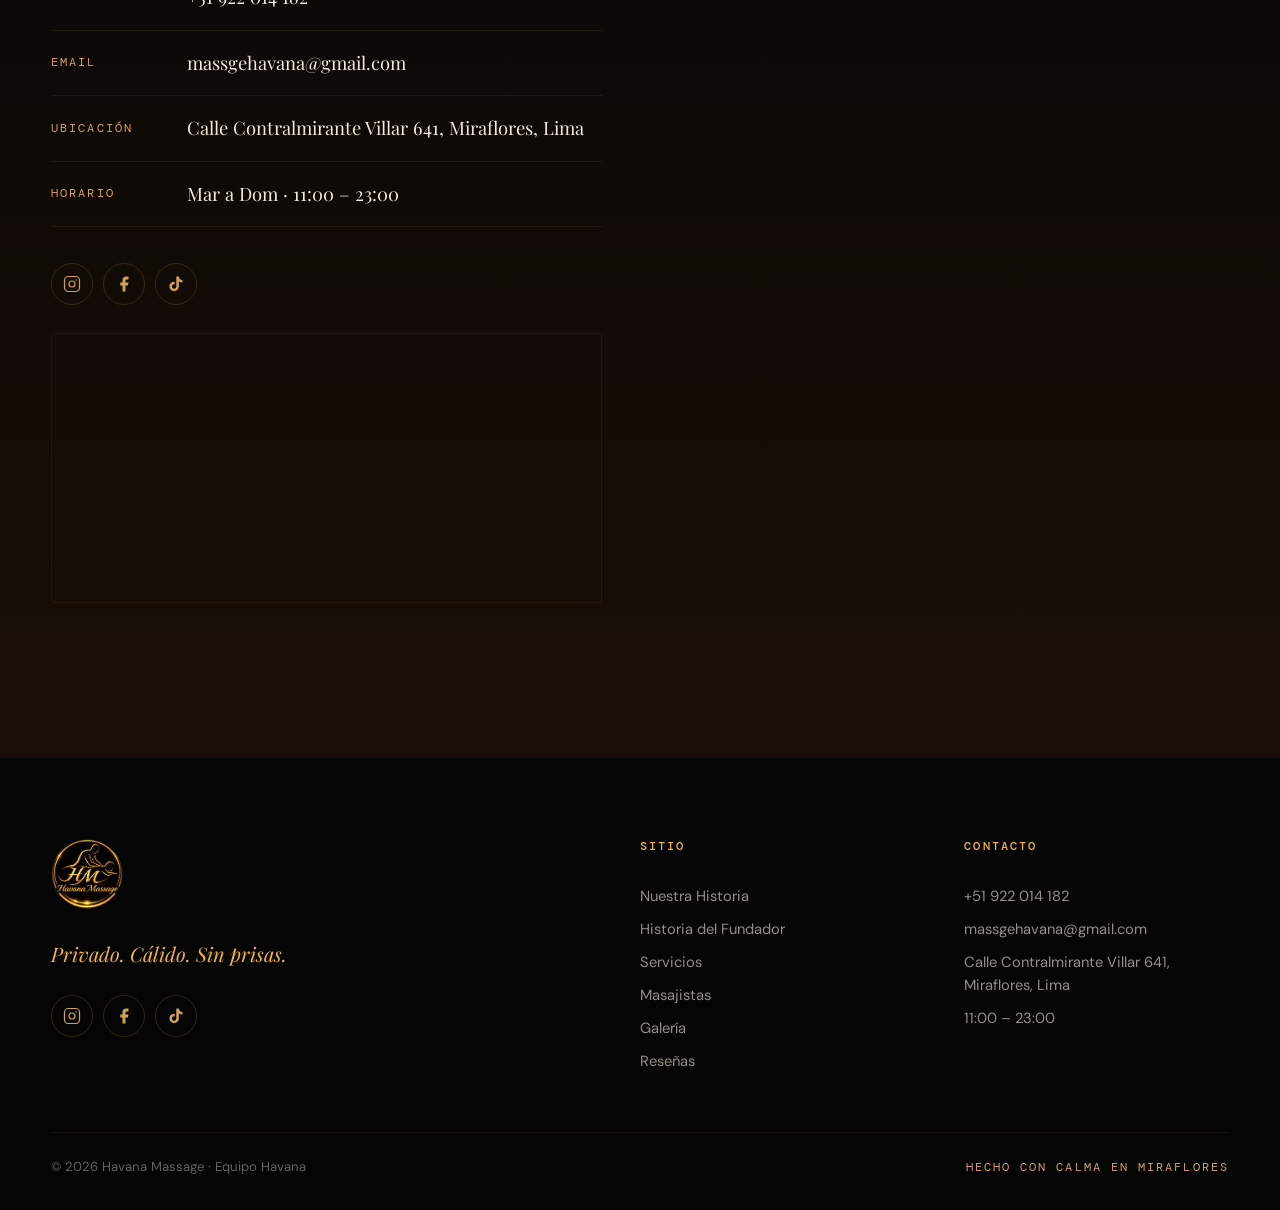
==== commit 78e02c34: "v15" ====
--- a/index.html
+++ b/index.html
@@ -375,7 +375,7 @@
     <section class="promos" id="promos">
       <div class="container">
         <header class="section__head">
-          <span class="eyebrow"><span class="line-x"></span><span class="mono promo-eyebrow-live"><span class="promo-dot"></span>Promo del mes · Junio 2026</span></span>
+          <span class="eyebrow"><span class="line-x"></span><span class="mono promo-eyebrow-live"><span class="promo-dot"></span>Promo del mes · Julio 2026</span></span>
           <h2 class="h2 reveal" data-split>Una oferta que <em>no se repite</em>.</h2>
           <p class="section__lede reveal">Este mes, una oferta pensada para sacarle más a tu visita. Cupos limitados — primero en reservar, primero en disfrutar.</p>
         </header>
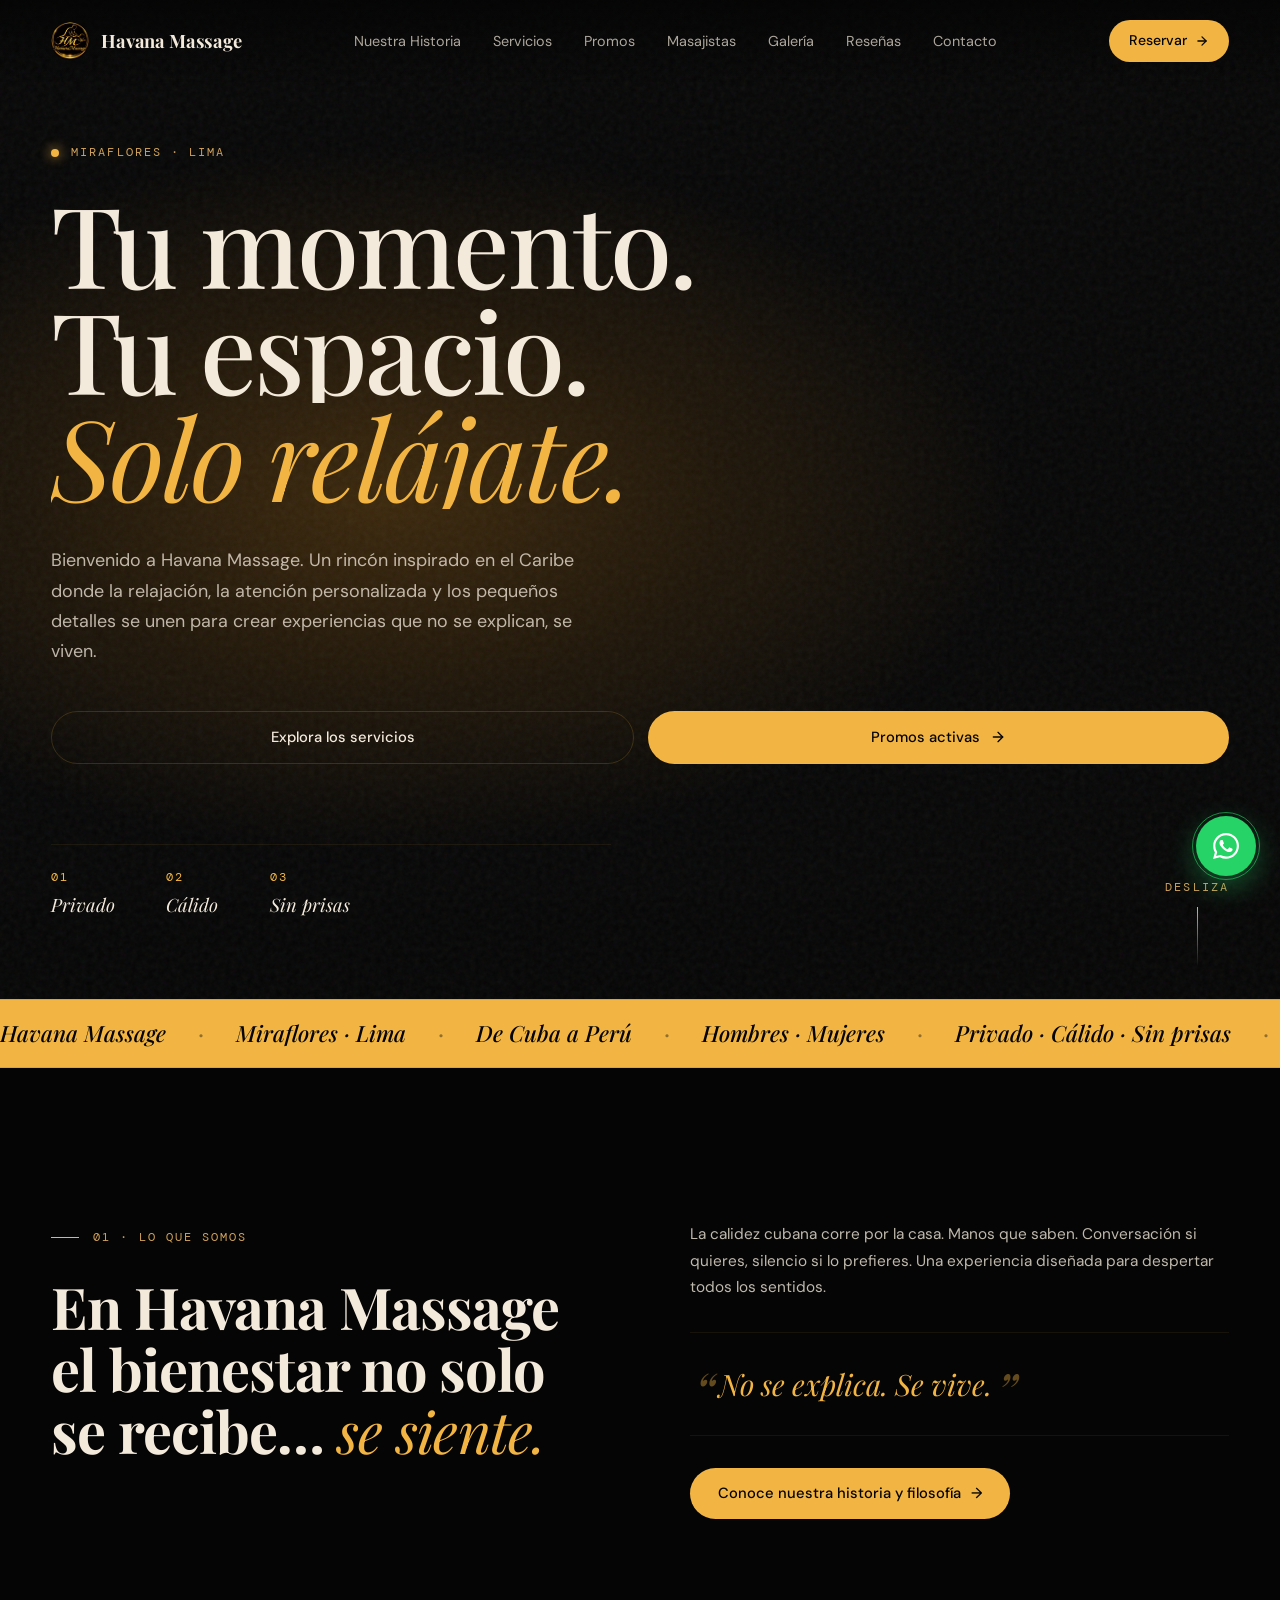
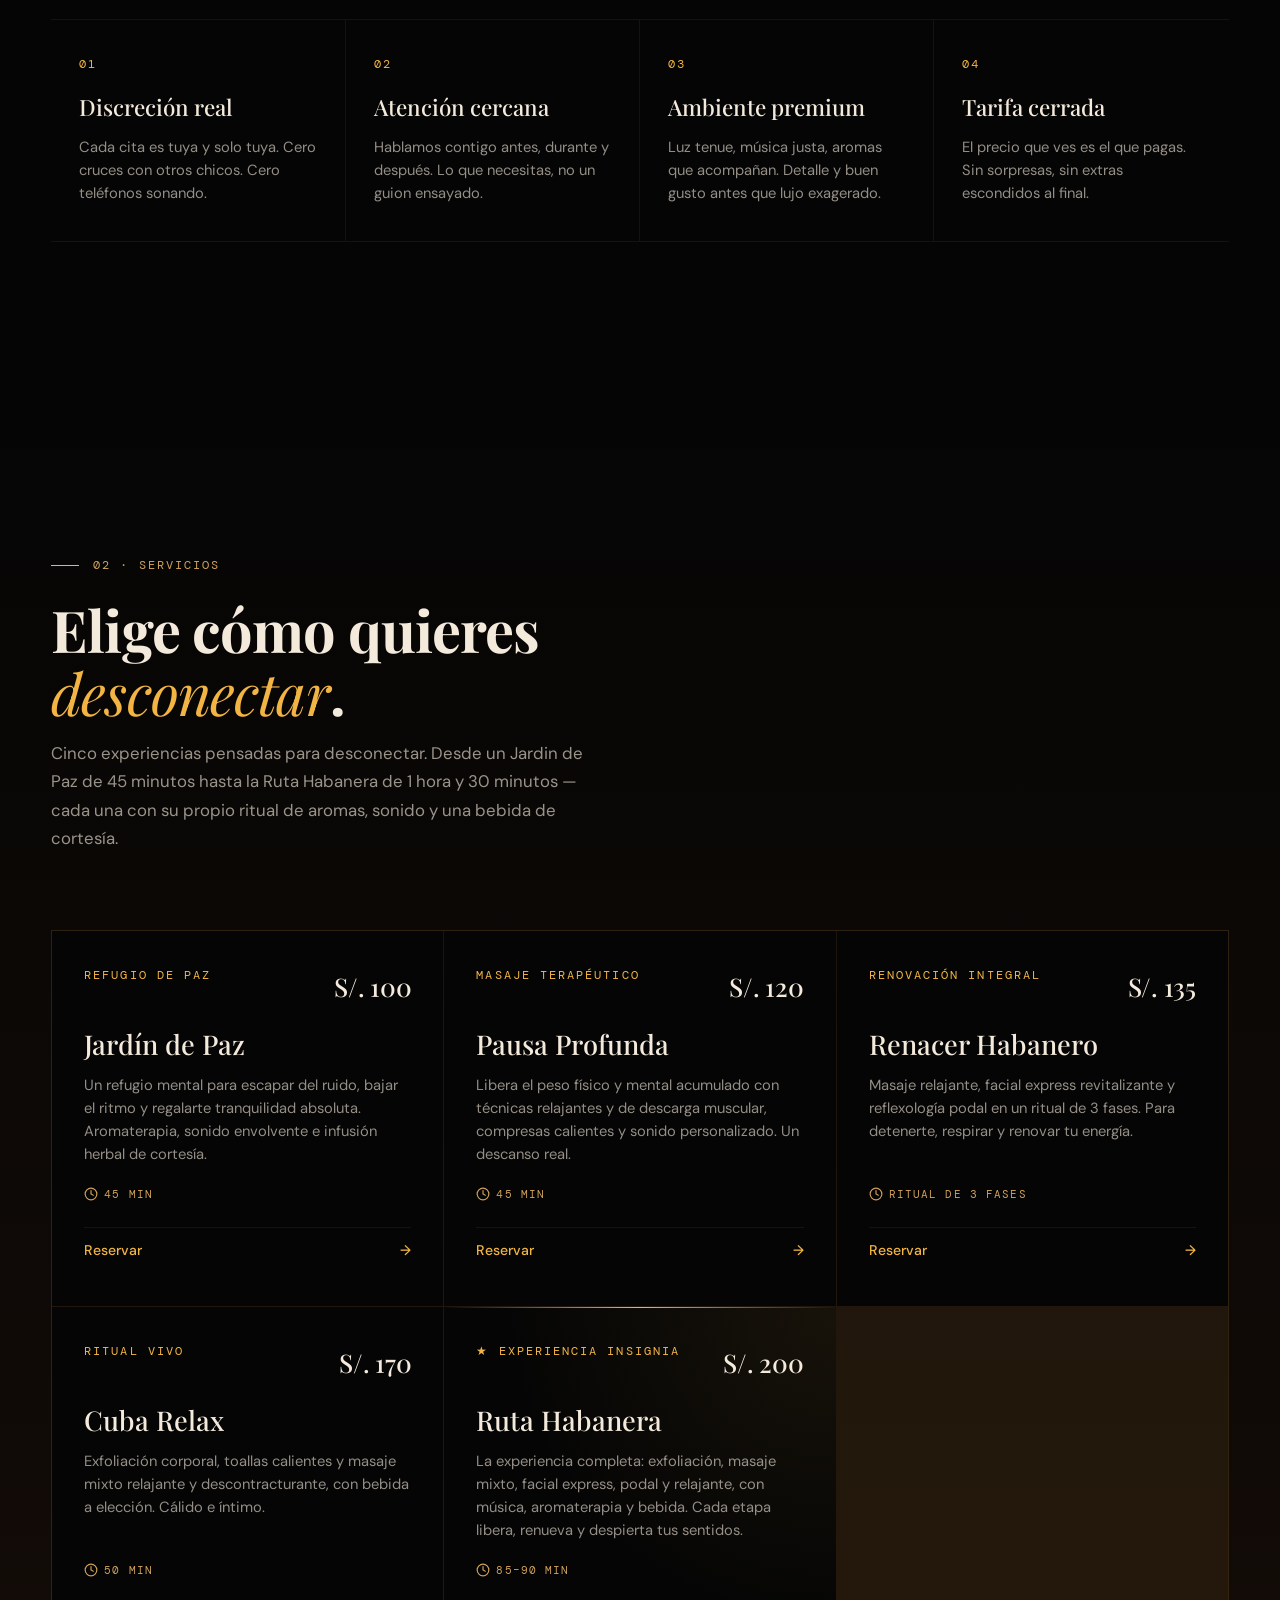
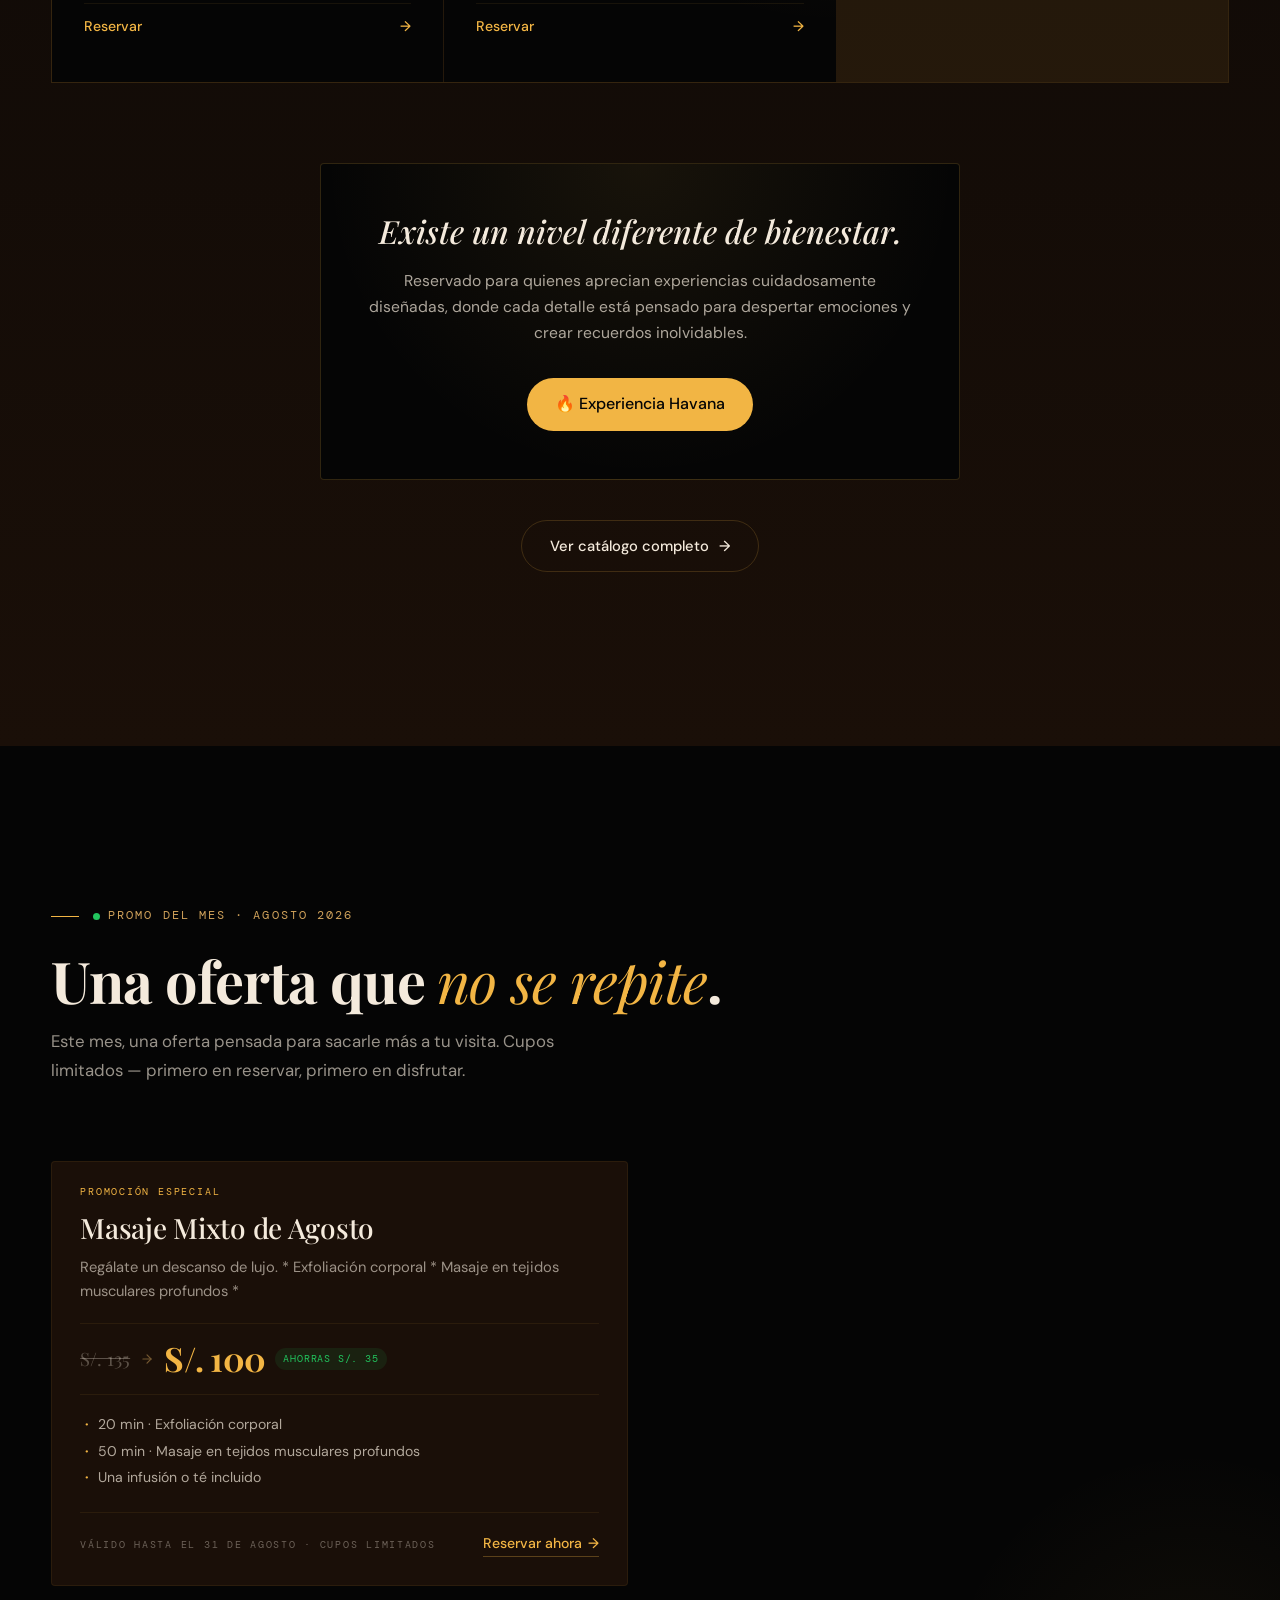
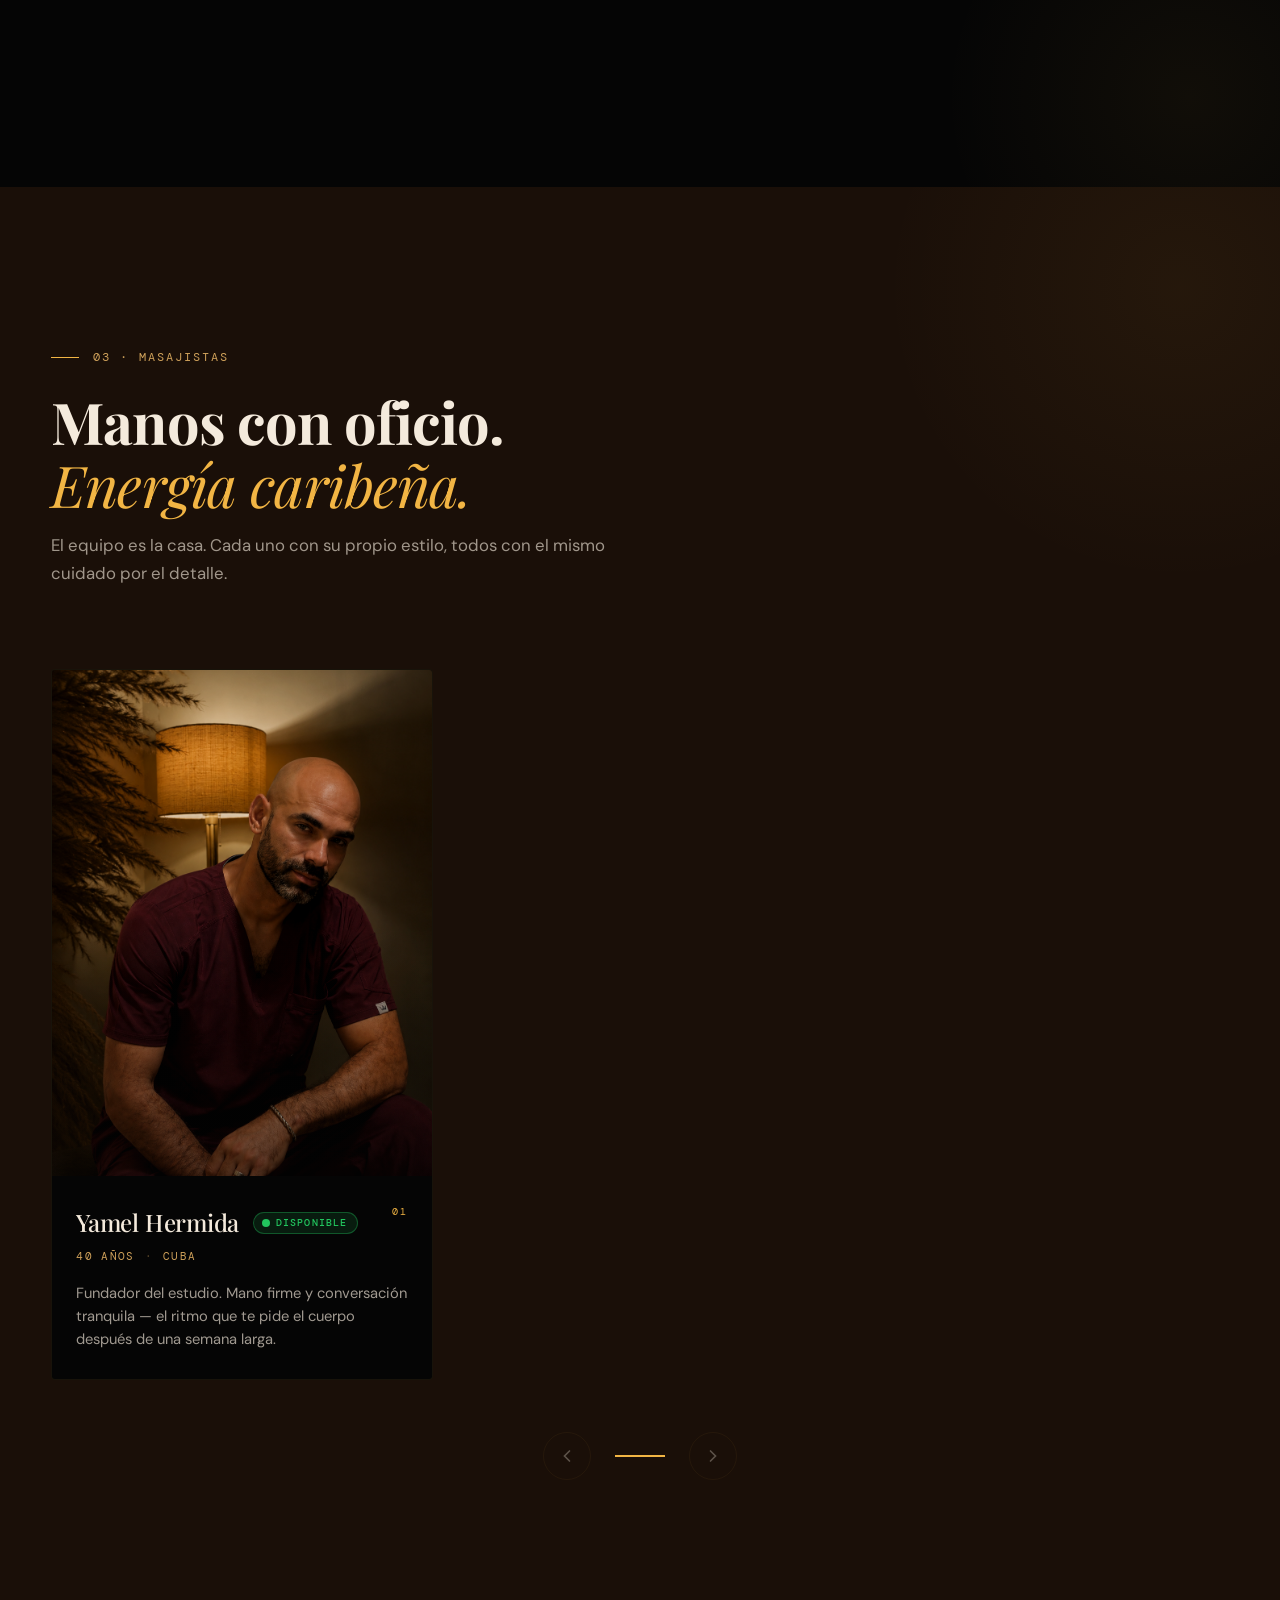
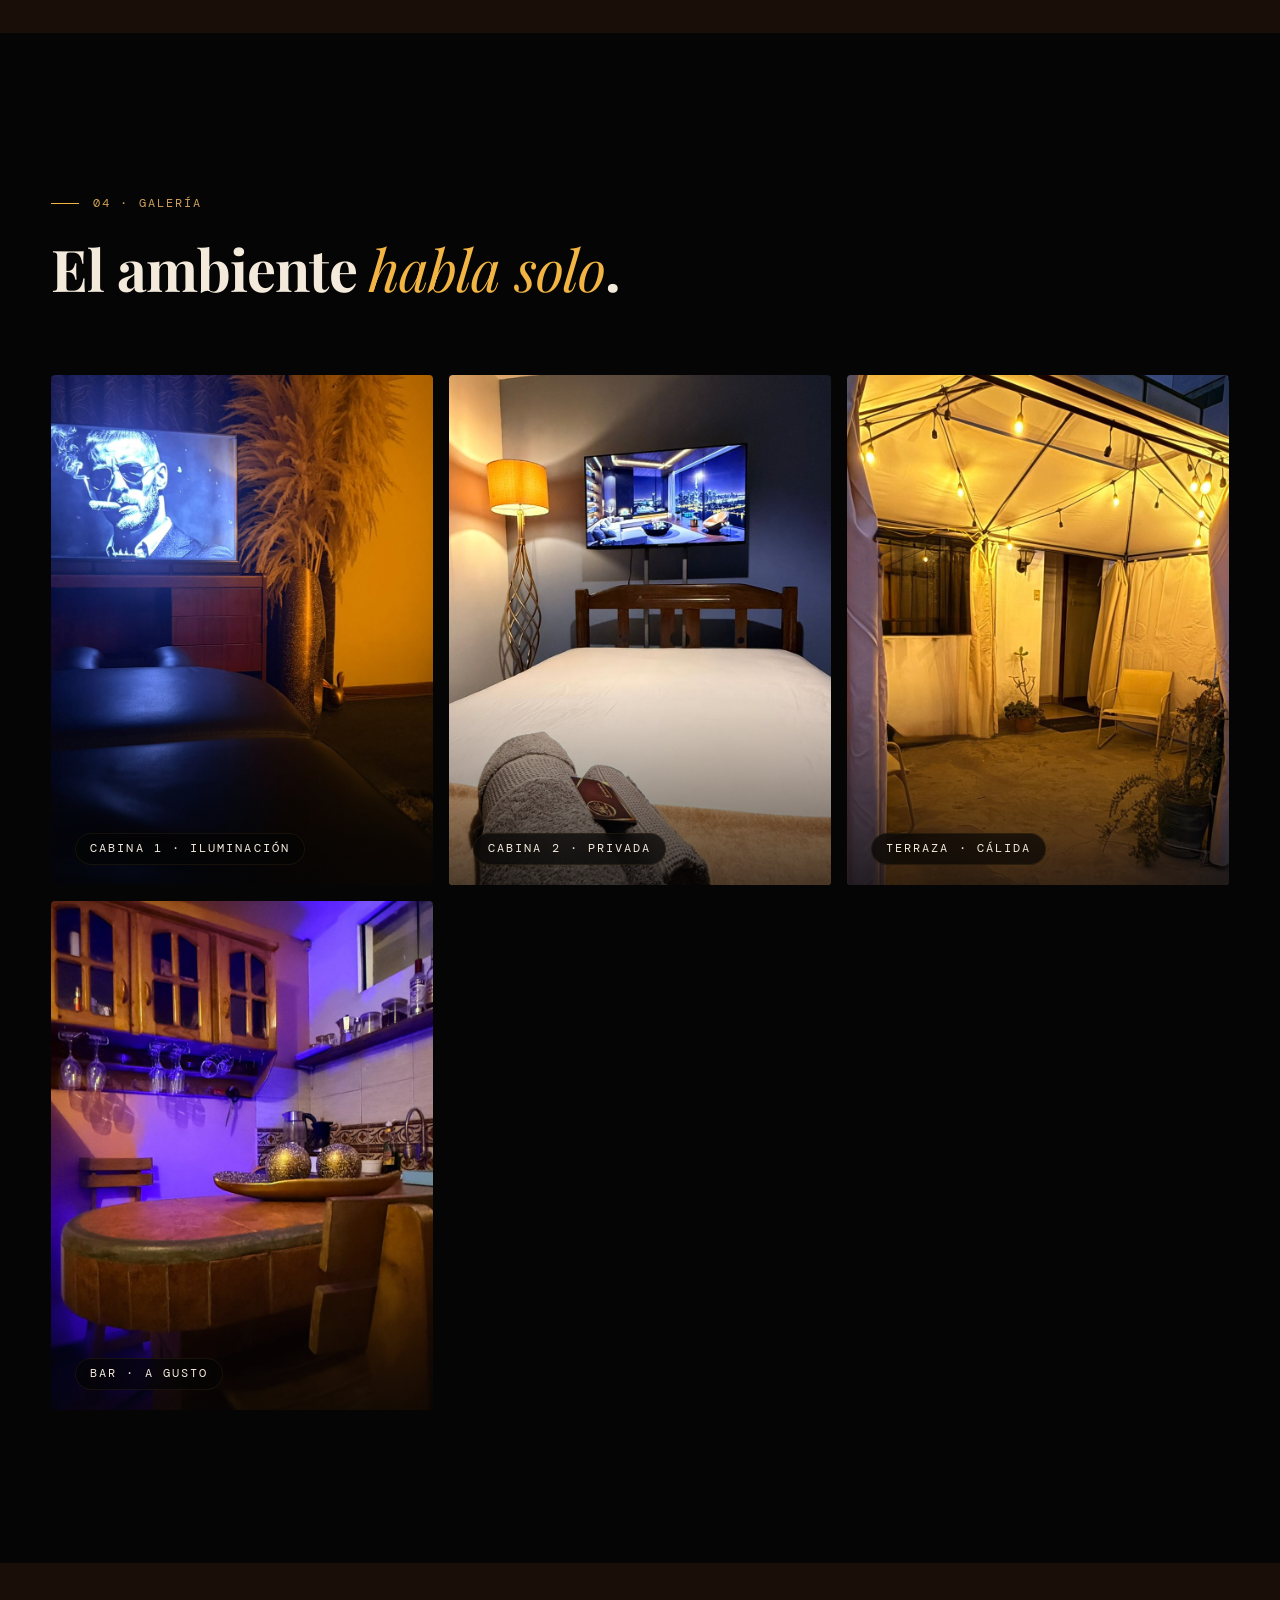
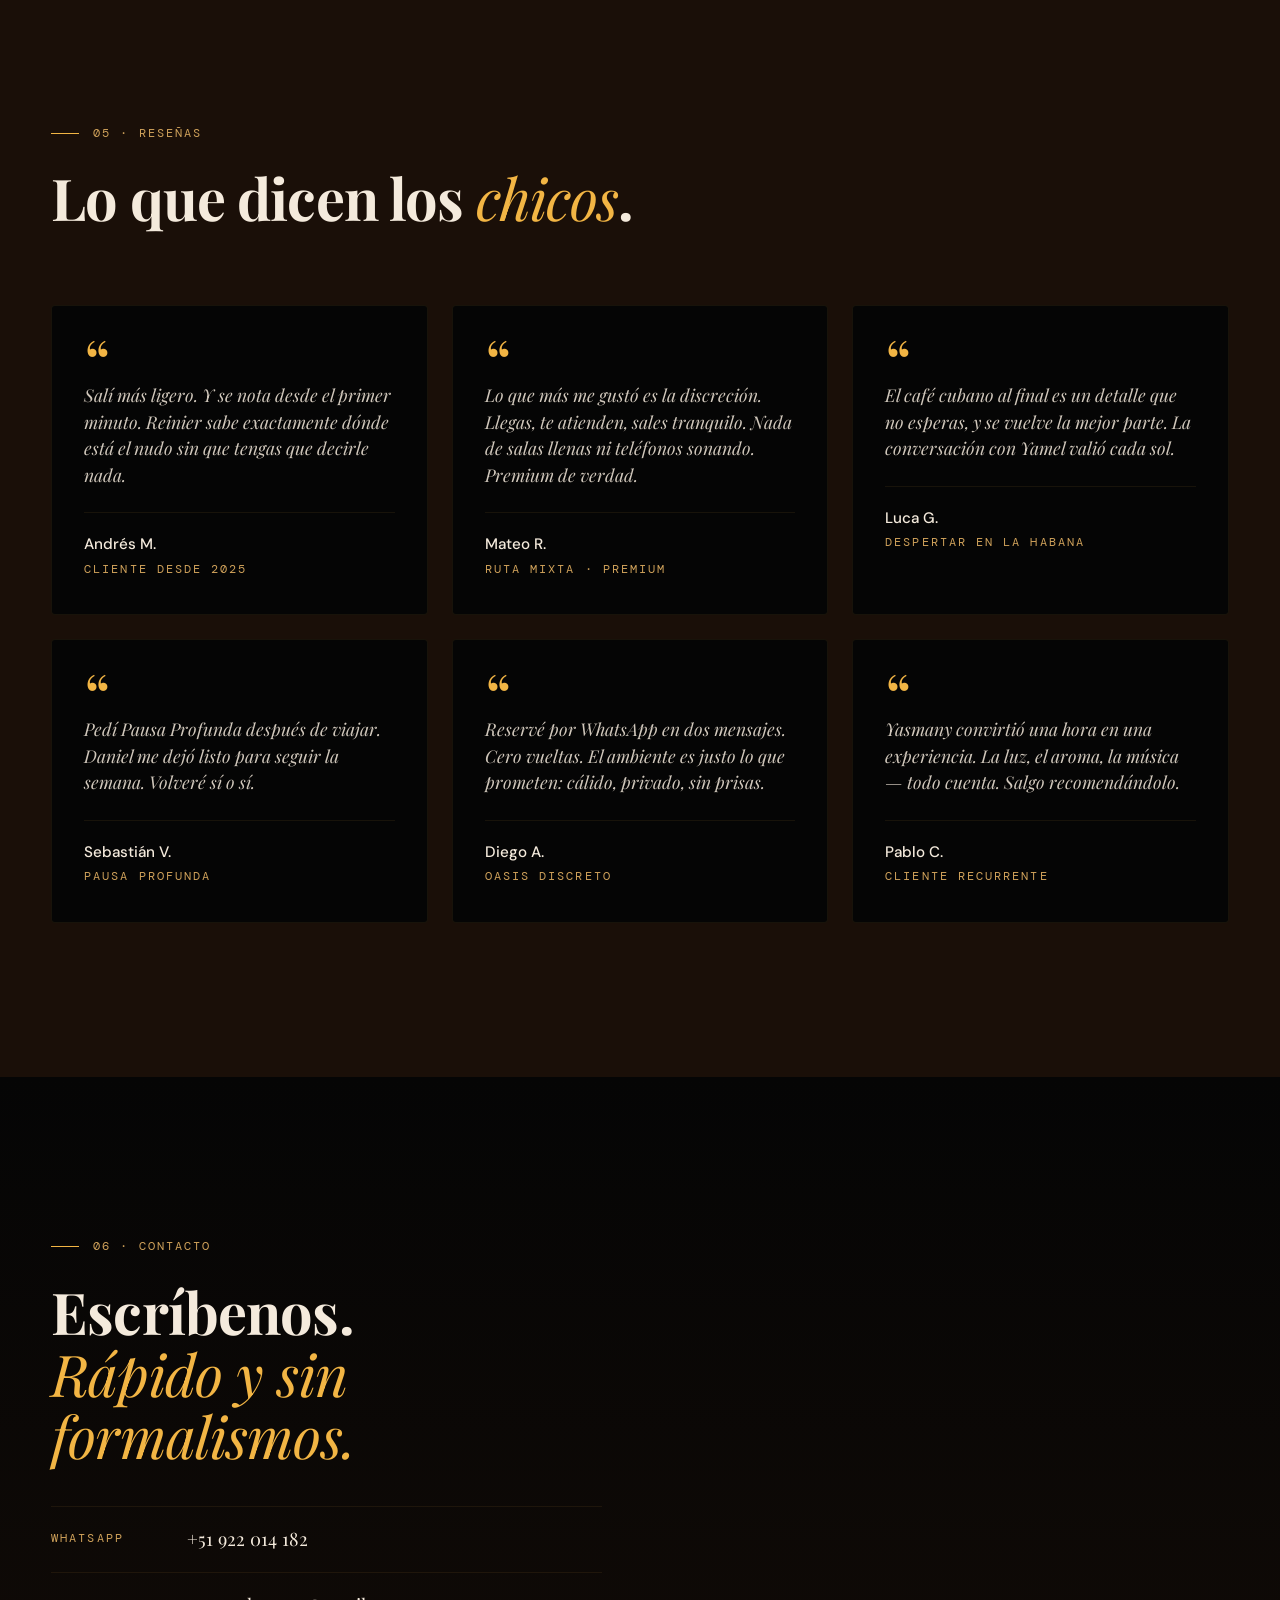
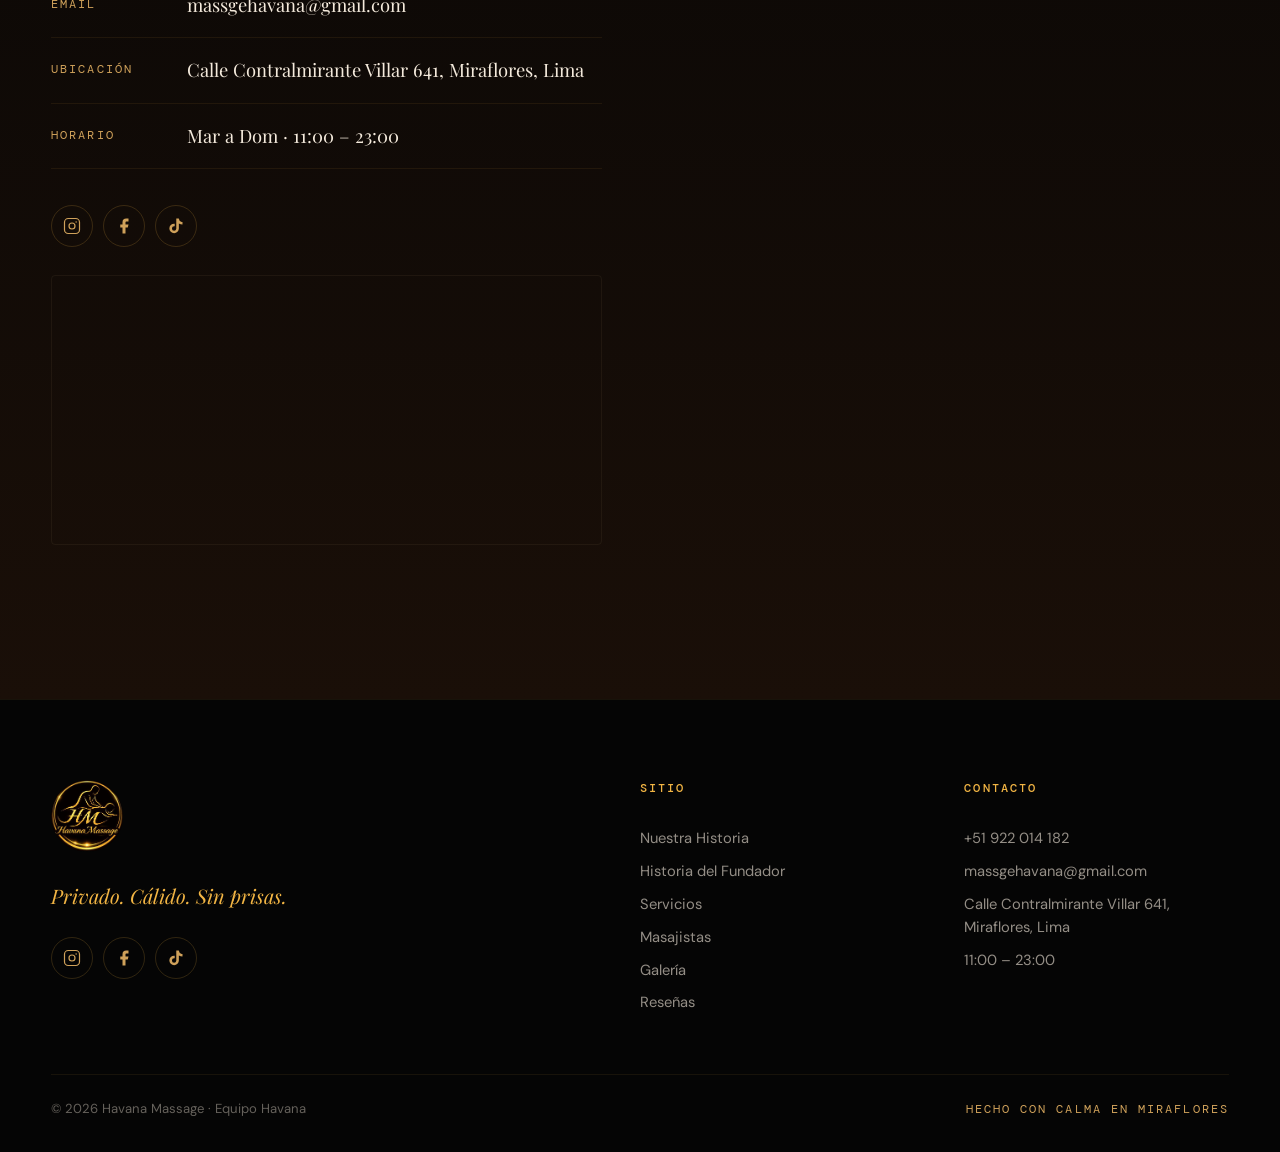
==== commit aab3de53: "v16" ====
--- a/index.html
+++ b/index.html
@@ -44,7 +44,7 @@
   <link href="https://fonts.googleapis.com/css2?family=Playfair+Display:ital,wght@0,400;0,500;0,700;0,900;1,400&family=DM+Sans:wght@300;400;500;700&family=DM+Mono:wght@400;500&display=swap" rel="stylesheet" />
 
   <!-- Styles -->
-  <link rel="stylesheet" href="css/styles.css?v=20260706d" />
+  <link rel="stylesheet" href="css/styles.css?v=20260706h" />
 
   <!-- Google Analytics 4 -->
   <script async src="https://www.googletagmanager.com/gtag/js?id=G-4W2KEQS5DL"></script>
@@ -64,24 +64,24 @@
 
   <!-- ============ SPLASH ============ -->
   <div class="splash" id="splash" aria-hidden="true">
-    <div class="splash__confetti" aria-hidden="true">
-      <i></i><i></i><i></i><i></i><i></i><i></i><i></i><i></i><i></i><i></i><i></i><i></i>
-      <i></i><i></i><i></i><i></i><i></i><i></i><i></i><i></i><i></i><i></i><i></i><i></i>
-      <i></i><i></i><i></i><i></i><i></i><i></i><i></i><i></i><i></i><i></i><i></i><i></i>
-      <i></i><i></i><i></i><i></i><i></i><i></i><i></i><i></i><i></i><i></i><i></i><i></i>
-      <i></i><i></i><i></i><i></i><i></i><i></i><i></i><i></i><i></i><i></i><i></i><i></i>
-      <i></i><i></i><i></i><i></i><i></i><i></i><i></i><i></i><i></i><i></i><i></i><i></i>
-      <i></i><i></i><i></i><i></i><i></i><i></i><i></i><i></i><i></i><i></i><i></i><i></i>
-      <i></i><i></i><i></i><i></i><i></i><i></i><i></i><i></i><i></i><i></i><i></i><i></i>
-    </div>
     <div class="splash__inner">
       <span class="splash__logo"><img src="img/logo.png" alt="" /></span>
       <div class="splash__line"></div>
-      <div class="splash__fiestas">
-        <span class="splash__fiestas-flag">🇵🇪</span>
-        <span class="mono">¡Felices Fiestas Patrias!</span>
-        <span class="splash__fiestas-flag splash__fiestas-flag--mirror">🇵🇪</span>
-      </div>
+    </div>
+  </div>
+
+  <!-- ============ AVISO IMPORTANTE (notificación) ============ -->
+  <div class="announce" id="announceBar" role="region" aria-label="Aviso importante">
+    <div class="announce__head">
+      <span class="announce__dot" aria-hidden="true"></span>
+      <span class="announce__eyebrow">Aviso importante</span>
+      <button class="announce__close" id="announceClose" aria-label="Cerrar aviso" type="button">×</button>
+    </div>
+    <p class="announce__text">
+      Atenderemos en el studio <strong>solo hasta el mes de agosto</strong> — buscamos un nuevo local para seguir ofreciéndote la mejor experiencia. Mientras tanto, <strong>reanudamos el servicio a domicilio</strong> (sujeto a nuevos servicios) hasta nuevo aviso.
+    </p>
+    <div class="announce__foot">
+      <a class="announce__cta" href="https://wa.me/51922014182?text=Hola%20Havana%2C%20quiero%20m%C3%A1s%20informaci%C3%B3n%20sobre%20el%20cierre%20temporal%20del%20studio%20y%20el%20servicio%20a%20domicilio" target="_blank" rel="noopener">Consultar por WhatsApp</a>
     </div>
   </div>
 
@@ -141,15 +141,6 @@
           <span class="mono">MIRAFLORES · LIMA</span>
         </div>
 
-        <div class="hero__fiestas" aria-label="Fiestas Patrias del Perú">
-          <span class="hero__fiestas-confetti" aria-hidden="true">
-            <i></i><i></i><i></i><i></i><i></i><i></i><i></i><i></i>
-          </span>
-          <span class="hero__fiestas-flag" aria-hidden="true">🇵🇪</span>
-          <span class="hero__fiestas-text mono">¡Felices Fiestas Patrias! · Viva el Perú</span>
-          <span class="hero__fiestas-party" aria-hidden="true">🎉</span>
-        </div>
-
         <h1 class="hero__title">
           <span class="reveal-line"><span>Tu momento.</span></span>
           <span class="reveal-line"><span>Tu espacio.</span></span>
@@ -375,7 +366,7 @@
     <section class="promos" id="promos">
       <div class="container">
         <header class="section__head">
-          <span class="eyebrow"><span class="line-x"></span><span class="mono promo-eyebrow-live"><span class="promo-dot"></span>Promo del mes · Julio 2026</span></span>
+          <span class="eyebrow"><span class="line-x"></span><span class="mono promo-eyebrow-live"><span class="promo-dot"></span>Promo del mes · Agosto 2026</span></span>
           <h2 class="h2 reveal" data-split>Una oferta que <em>no se repite</em>.</h2>
           <p class="section__lede reveal">Este mes, una oferta pensada para sacarle más a tu visita. Cupos limitados — primero en reservar, primero en disfrutar.</p>
         </header>
@@ -384,25 +375,24 @@
 
           <!-- PROMO 01 · edita aquí para cambiar contenido -->
           <article class="promo reveal">
-            <div class="promo__label mono">PROMOCIÓN ESPECIAL – FIESTAS PATRIAS</div>
+            <div class="promo__label mono">PROMOCIÓN ESPECIAL</div>
             <div class="promo__body">
-              <h3 class="promo__name">🇵🇪 Siente al Perú 🇵🇪</h3>
-              <p class="promo__desc">Celebra al Perú regalándote un descanso de lujo. * Exfoliación corporal * Masaje mixto premium * Facial Express * Toallas calientes * Aromaterapia * Bebida de cortesía</p>
+              <h3 class="promo__name">Masaje Mixto de Agosto</h3>
+              <p class="promo__desc">Regálate un descanso de lujo. * Exfoliación corporal * Masaje en tejidos musculares profundos * </p>
               <div class="promo__pricing">
-                <span class="promo__original">S/. 250</span>
+                <span class="promo__original">S/. 135</span>
                 <svg class="promo__arrow" width="14" height="14" viewBox="0 0 24 24" fill="none" stroke="currentColor" stroke-width="2" stroke-linecap="round"><line x1="5" y1="12" x2="19" y2="12"/><polyline points="12 5 19 12 12 19"/></svg>
-                <span class="promo__price">S/. 199</span>
-                <span class="promo__save mono">Ahorras S/. 51</span>
+                <span class="promo__price">S/. 100</span>
+                <span class="promo__save mono">Ahorras S/. 35</span>
               </div>
               <ul class="promo__includes">
                 <li>20 min · Exfoliación corporal</li>
-                <li>50 min · Masaje mixto premium</li>
-                <li>20 min · Facial Express</li>
+                <li>50 min · Masaje en tejidos musculares profundos</li>
                 <li>Una infusión o té incluido</li>
               </ul>
               <div class="promo__footer">
-                <span class="mono promo__valid">Válido hasta el 31 de julio · Cupos limitados</span>
-                <a class="promo__cta" href="https://wa.me/51922014182?text=Hola%20Havana%2C%20quiero%20reservar%20la%20promo%20Siente%20al%20Per%C3%BA%20(Fiestas%20Patrias%20S%2F.199)" target="_blank" rel="noopener">Reservar ahora <span>→</span></a>
+                <span class="mono promo__valid">Válido hasta el 31 de agosto · Cupos limitados</span>
+                <a class="promo__cta" href="https://wa.me/51922014182?text=Hola%20Havana%2C%20quiero%20reservar%20la%20promo%20Masaje%20Mixto%20(S%2F.199)" target="_blank" rel="noopener">Reservar ahora <span>→</span></a>
               </div>
             </div>
           </article>
@@ -469,7 +459,7 @@
                 </div>
               </article>
 
-              <article class="member" data-active="true">
+              <!-- <article class="member" data-active="true">
                 <div class="member__photo">
                   <img src="img/team/rei.png" alt="Reinier Dias" loading="lazy" />
                 </div>
@@ -553,7 +543,7 @@
                 </div>
               </article>
 
-              <!-- <article class="member" data-active="true">
+              <article class="member" data-active="true">
                 <div class="member__photo">
                   <img src="img/team/yasmani.png" alt="Yasmany Monte" loading="lazy" />
                 </div>
@@ -962,6 +952,6 @@
     </div>
   </div>
 
-  <script src="js/main.js?v=20260518" defer></script>
+  <script src="js/main.js?v=20260706g" defer></script>
 </body>
 </html>
--- a/css/styles.css
+++ b/css/styles.css
@@ -244,125 +244,155 @@
   90%, 100% { opacity: 0; pointer-events: none; visibility: hidden; }
 }
 
-/* Fiestas Patrias en el splash */
-.splash__fiestas {
-  display: inline-flex;
-  align-items: center;
-  gap: 10px;
-  margin-top: 22px;
+/* ============ AVISO IMPORTANTE (toast) ============ */
+.announce {
+  position: fixed;
+  right: 20px;
+  bottom: 20px;
+  z-index: 200;
+  width: min(380px, calc(100vw - 40px));
+  border-radius: 20px;
+  background: linear-gradient(160deg, rgba(122, 15, 32, 0.96), rgba(58, 6, 14, 0.97));
+  border: 1px solid rgba(242, 181, 68, 0.4);
+  box-shadow: 0 20px 60px rgba(122, 15, 32, 0.45), 0 0 0 1px rgba(0, 0, 0, 0.2);
+  backdrop-filter: blur(16px) saturate(140%);
+  -webkit-backdrop-filter: blur(16px) saturate(140%);
+  overflow: hidden;
   opacity: 0;
-  animation: splashFiestasIn 1s 1.2s var(--ease) forwards;
-}
-
-.splash__fiestas .mono {
-  font-size: 0.72rem;
-  letter-spacing: 0.18em;
-  text-transform: uppercase;
-  background: linear-gradient(90deg, #f5d7db 0%, #ffffff 45%, #ff6b81 50%, #ffffff 55%, #f5d7db 100%);
-  background-size: 250% 100%;
-  -webkit-background-clip: text;
-  background-clip: text;
-  color: transparent;
-  animation: fiestasShine 3.5s linear infinite;
-}
-
-.splash__fiestas-flag {
-  font-size: 1.05rem;
-  line-height: 1;
-  transform-origin: bottom left;
-  animation: fiestasWave 1.8s ease-in-out infinite;
-}
-
-.splash__fiestas-flag--mirror {
-  transform-origin: bottom right;
-  animation-delay: 0.9s;
-}
-
-@keyframes splashFiestasIn {
-  from { opacity: 0; transform: translateY(12px); }
-  to   { opacity: 1; transform: translateY(0); }
-}
-
-/* Confeti rojo y blanco cayendo en el splash */
-.splash__confetti {
+  transform: translateY(24px) scale(0.96);
+  pointer-events: none;
+  transition: opacity 0.5s var(--ease), transform 0.5s var(--ease);
+}
+
+.announce.is-visible {
+  opacity: 1;
+  transform: translateY(0) scale(1);
+  pointer-events: auto;
+  animation: announceFloat 4s 0.6s ease-in-out infinite;
+}
+
+.announce::before {
+  content: '';
   position: absolute;
   inset: 0;
-  overflow: hidden;
+  border-radius: inherit;
+  padding: 1px;
+  background: linear-gradient(130deg, rgba(242, 181, 68, 0.55), rgba(217, 4, 41, 0.35), rgba(242, 181, 68, 0.1));
+  -webkit-mask: linear-gradient(#000 0 0) content-box, linear-gradient(#000 0 0);
+  mask: linear-gradient(#000 0 0) content-box, linear-gradient(#000 0 0);
+  -webkit-mask-composite: xor;
+  mask-composite: exclude;
   pointer-events: none;
-}
-
-.splash__confetti i {
-  position: absolute;
-  top: -4vh;
-  width: 7px;
-  height: 11px;
-  border-radius: 1.5px;
-  opacity: 0;
-  animation: splashConfettiFall 3.4s linear infinite;
-}
-
-.splash__confetti i:nth-child(odd)  { background: #d90429; }
-.splash__confetti i:nth-child(even) { background: #ffffff; }
-
-.splash__confetti i:nth-child(1)  { left: 2%;  animation-delay: 0.2s; }
-.splash__confetti i:nth-child(2)  { left: 5%;  animation-delay: 1.4s; width: 5px; height: 8px; }
-.splash__confetti i:nth-child(3)  { left: 9%;  animation-delay: 0.7s; }
-.splash__confetti i:nth-child(4)  { left: 12%; animation-delay: 2.1s; width: 5px; height: 8px; }
-.splash__confetti i:nth-child(5)  { left: 16%; animation-delay: 1.0s; }
-.splash__confetti i:nth-child(6)  { left: 19%; animation-delay: 0.4s; width: 5px; height: 8px; }
-.splash__confetti i:nth-child(7)  { left: 23%; animation-delay: 1.8s; }
-.splash__confetti i:nth-child(8)  { left: 26%; animation-delay: 0.9s; width: 5px; height: 8px; }
-.splash__confetti i:nth-child(9)  { left: 30%; animation-delay: 2.4s; }
-.splash__confetti i:nth-child(10) { left: 33%; animation-delay: 0.1s; width: 5px; height: 8px; }
-.splash__confetti i:nth-child(11) { left: 37%; animation-delay: 1.6s; }
-.splash__confetti i:nth-child(12) { left: 40%; animation-delay: 0.6s; width: 5px; height: 8px; }
-.splash__confetti i:nth-child(13) { left: 44%; animation-delay: 2.0s; }
-.splash__confetti i:nth-child(14) { left: 47%; animation-delay: 0.3s; width: 5px; height: 8px; }
-.splash__confetti i:nth-child(15) { left: 51%; animation-delay: 1.2s; }
-.splash__confetti i:nth-child(16) { left: 54%; animation-delay: 2.6s; width: 5px; height: 8px; }
-.splash__confetti i:nth-child(17) { left: 58%; animation-delay: 0.8s; }
-.splash__confetti i:nth-child(18) { left: 61%; animation-delay: 1.9s; width: 5px; height: 8px; }
-.splash__confetti i:nth-child(19) { left: 65%; animation-delay: 0.5s; }
-.splash__confetti i:nth-child(20) { left: 68%; animation-delay: 2.3s; width: 5px; height: 8px; }
-.splash__confetti i:nth-child(21) { left: 72%; animation-delay: 1.1s; }
-.splash__confetti i:nth-child(22) { left: 75%; animation-delay: 0.0s; width: 5px; height: 8px; }
-.splash__confetti i:nth-child(23) { left: 79%; animation-delay: 1.7s; }
-.splash__confetti i:nth-child(24) { left: 82%; animation-delay: 2.8s; width: 5px; height: 8px; }
-.splash__confetti i:nth-child(25) { left: 86%; animation-delay: 0.6s; }
-.splash__confetti i:nth-child(26) { left: 89%; animation-delay: 1.5s; width: 5px; height: 8px; }
-.splash__confetti i:nth-child(27) { left: 92%; animation-delay: 2.5s; }
-.splash__confetti i:nth-child(28) { left: 95%; animation-delay: 0.9s; width: 5px; height: 8px; }
-.splash__confetti i:nth-child(29) { left: 98%; animation-delay: 1.3s; }
-.splash__confetti i:nth-child(30) { left: 7%;  animation-delay: 2.9s; width: 5px; height: 8px; }
-
-/* Variación de caída y velocidad para dar profundidad */
-.splash__confetti i:nth-child(3n)  { animation-duration: 2.8s; }
-.splash__confetti i:nth-child(4n)  { animation-duration: 4.0s; }
-.splash__confetti i:nth-child(5n)  { animation-name: splashConfettiFallSway; }
-
-@keyframes splashConfettiFall {
-  0%   { opacity: 0; transform: translateY(0) translateX(0) rotate(0deg); }
-  8%   { opacity: 1; }
-  85%  { opacity: 1; }
-  100% { opacity: 0; transform: translateY(108vh) translateX(4vw) rotate(540deg); }
-}
-
-@keyframes splashConfettiFallSway {
-  0%   { opacity: 0; transform: translateY(0) translateX(0) rotate(0deg); }
-  8%   { opacity: 1; }
-  40%  { transform: translateY(42vh) translateX(-3vw) rotate(220deg); }
-  85%  { opacity: 1; }
-  100% { opacity: 0; transform: translateY(108vh) translateX(3vw) rotate(560deg); }
+  opacity: 0.8;
+}
+
+@keyframes announceFloat {
+  0%, 100% { transform: translateY(0) scale(1); }
+  50% { transform: translateY(-5px) scale(1); }
+}
+
+.announce__head {
+  display: flex;
+  align-items: center;
+  gap: 10px;
+  padding: 16px 16px 0 18px;
+}
+
+.announce__dot {
+  position: relative;
+  flex-shrink: 0;
+  width: 8px;
+  height: 8px;
+  border-radius: 50%;
+  background: var(--gold);
+  box-shadow: 0 0 10px var(--gold);
+  animation: dotPulse 2s ease-in-out infinite;
+}
+
+.announce__eyebrow {
+  flex: 1;
+  font-size: 0.68rem;
+  letter-spacing: 0.14em;
+  text-transform: uppercase;
+  color: var(--gold);
+}
+
+.announce__close {
+  flex-shrink: 0;
+  width: 26px;
+  height: 26px;
+  display: inline-flex;
+  align-items: center;
+  justify-content: center;
+  font-size: 1.25rem;
+  line-height: 1;
+  color: rgba(255, 255, 255, 0.55);
+  border-radius: 50%;
+  transition: all 0.25s var(--ease);
+  margin: -6px -6px 0 0;
+}
+
+.announce__close:hover {
+  color: #fff;
+  background: rgba(255, 255, 255, 0.1);
+}
+
+.announce__text {
+  padding: 10px 18px 4px;
+  font-size: 0.86rem;
+  line-height: 1.55;
+  color: rgba(244, 234, 220, 0.88);
+}
+
+.announce__text strong {
+  color: var(--cream);
+  font-weight: 600;
+}
+
+.announce__foot {
+  display: flex;
+  align-items: center;
+  justify-content: flex-end;
+  padding: 12px 18px 16px;
+}
+
+.announce__cta {
+  display: inline-flex;
+  align-items: center;
+  gap: 6px;
+  padding: 9px 18px;
+  background: var(--gold);
+  color: var(--black);
+  font-size: 0.82rem;
+  font-weight: 600;
+  border-radius: 100px;
+  white-space: nowrap;
+  transition: all 0.25s var(--ease);
+}
+
+.announce__cta:hover {
+  background: var(--cream);
+  transform: translateY(-1px);
+  box-shadow: 0 10px 24px rgba(242, 181, 68, 0.3);
+}
+
+.announce.is-hidden {
+  display: none;
+}
+
+@media (max-width: 640px) {
+  .announce {
+    right: 16px;
+    left: 16px;
+    bottom: 16px;
+    width: auto;
+  }
 }
 
 @media (prefers-reduced-motion: reduce) {
-  .splash__fiestas { animation-duration: 0.01s; opacity: 1; }
-  .splash__fiestas .mono,
-  .splash__fiestas-flag,
-  .splash__confetti i {
-    animation-duration: 0.01s;
-    animation-iteration-count: 1;
-  }
+  .announce { transition: opacity 0.3s; }
+  .announce.is-visible { animation: none; }
+  .announce__dot { animation-duration: 0.01s; animation-iteration-count: 1; }
 }
 
 /* ============ NAVIGATION ============ */
@@ -731,127 +761,6 @@
 @keyframes dotPulse {
   0%, 100% { opacity: 1; }
   50% { opacity: 0.4; }
-}
-
-.hero__fiestas {
-  position: relative;
-  display: inline-flex;
-  align-items: center;
-  gap: 12px;
-  margin: -12px 0 26px;
-  padding: 10px 20px;
-  border-radius: 999px;
-  background:
-    linear-gradient(rgba(20, 5, 8, 0.85), rgba(20, 5, 8, 0.85)) padding-box,
-    linear-gradient(120deg, #d90429, #ffffff, #d90429, #ffffff, #d90429) border-box;
-  background-size: 100% 100%, 300% 100%;
-  border: 1.5px solid transparent;
-  backdrop-filter: blur(4px);
-  opacity: 0;
-  animation:
-    fadeUp 0.8s 0.45s var(--ease) forwards,
-    fiestasBorder 4s linear infinite,
-    fiestasGlow 2.6s ease-in-out infinite;
-  overflow: visible;
-}
-
-@keyframes fiestasBorder {
-  0%   { background-position: 0 0, 0% 50%; }
-  100% { background-position: 0 0, 300% 50%; }
-}
-
-@keyframes fiestasGlow {
-  0%, 100% { box-shadow: 0 0 14px rgba(217, 4, 41, 0.35), 0 0 30px rgba(217, 4, 41, 0.15); }
-  50%      { box-shadow: 0 0 22px rgba(217, 4, 41, 0.6), 0 0 46px rgba(217, 4, 41, 0.28); }
-}
-
-.hero__fiestas-text {
-  font-size: 0.72rem;
-  letter-spacing: 0.12em;
-  text-transform: uppercase;
-  background: linear-gradient(90deg, #f5d7db 0%, #ffffff 45%, #ff6b81 50%, #ffffff 55%, #f5d7db 100%);
-  background-size: 250% 100%;
-  -webkit-background-clip: text;
-  background-clip: text;
-  color: transparent;
-  animation: fiestasShine 3.5s linear infinite;
-}
-
-@keyframes fiestasShine {
-  0%   { background-position: 250% 0; }
-  100% { background-position: -250% 0; }
-}
-
-.hero__fiestas-flag {
-  font-size: 1.1rem;
-  line-height: 1;
-  transform-origin: bottom left;
-  animation: fiestasWave 1.8s ease-in-out infinite;
-}
-
-@keyframes fiestasWave {
-  0%, 100% { transform: rotate(0deg); }
-  25%      { transform: rotate(-12deg); }
-  60%      { transform: rotate(8deg); }
-}
-
-.hero__fiestas-party {
-  font-size: 1rem;
-  line-height: 1;
-  animation: fiestasParty 2.2s ease-in-out infinite;
-}
-
-@keyframes fiestasParty {
-  0%, 100% { transform: scale(1) rotate(0deg); }
-  40%      { transform: scale(1.25) rotate(-14deg); }
-  70%      { transform: scale(1.1) rotate(10deg); }
-}
-
-/* Confeti rojo y blanco flotando alrededor del badge */
-.hero__fiestas-confetti {
-  position: absolute;
-  inset: 0;
-  pointer-events: none;
-}
-
-.hero__fiestas-confetti i {
-  position: absolute;
-  bottom: 20%;
-  width: 5px;
-  height: 8px;
-  border-radius: 1px;
-  opacity: 0;
-  animation: fiestasConfetti 3s ease-in infinite;
-}
-
-.hero__fiestas-confetti i:nth-child(odd)  { background: #d90429; }
-.hero__fiestas-confetti i:nth-child(even) { background: #ffffff; }
-
-.hero__fiestas-confetti i:nth-child(1) { left: 4%;  animation-delay: 0s;    }
-.hero__fiestas-confetti i:nth-child(2) { left: 18%; animation-delay: 0.9s;  width: 4px; height: 6px; }
-.hero__fiestas-confetti i:nth-child(3) { left: 32%; animation-delay: 1.7s;  }
-.hero__fiestas-confetti i:nth-child(4) { left: 47%; animation-delay: 0.4s;  width: 4px; height: 6px; }
-.hero__fiestas-confetti i:nth-child(5) { left: 61%; animation-delay: 2.2s;  }
-.hero__fiestas-confetti i:nth-child(6) { left: 74%; animation-delay: 1.2s;  width: 4px; height: 6px; }
-.hero__fiestas-confetti i:nth-child(7) { left: 86%; animation-delay: 2.7s;  }
-.hero__fiestas-confetti i:nth-child(8) { left: 95%; animation-delay: 0.6s;  width: 4px; height: 6px; }
-
-@keyframes fiestasConfetti {
-  0%   { opacity: 0; transform: translateY(0) rotate(0deg); }
-  12%  { opacity: 1; }
-  100% { opacity: 0; transform: translateY(-46px) rotate(320deg); }
-}
-
-@media (prefers-reduced-motion: reduce) {
-  .hero__fiestas,
-  .hero__fiestas-text,
-  .hero__fiestas-flag,
-  .hero__fiestas-party,
-  .hero__fiestas-confetti i {
-    animation-duration: 0.01s;
-    animation-iteration-count: 1;
-  }
-  .hero__fiestas { opacity: 1; }
 }
 
 .hero__title {
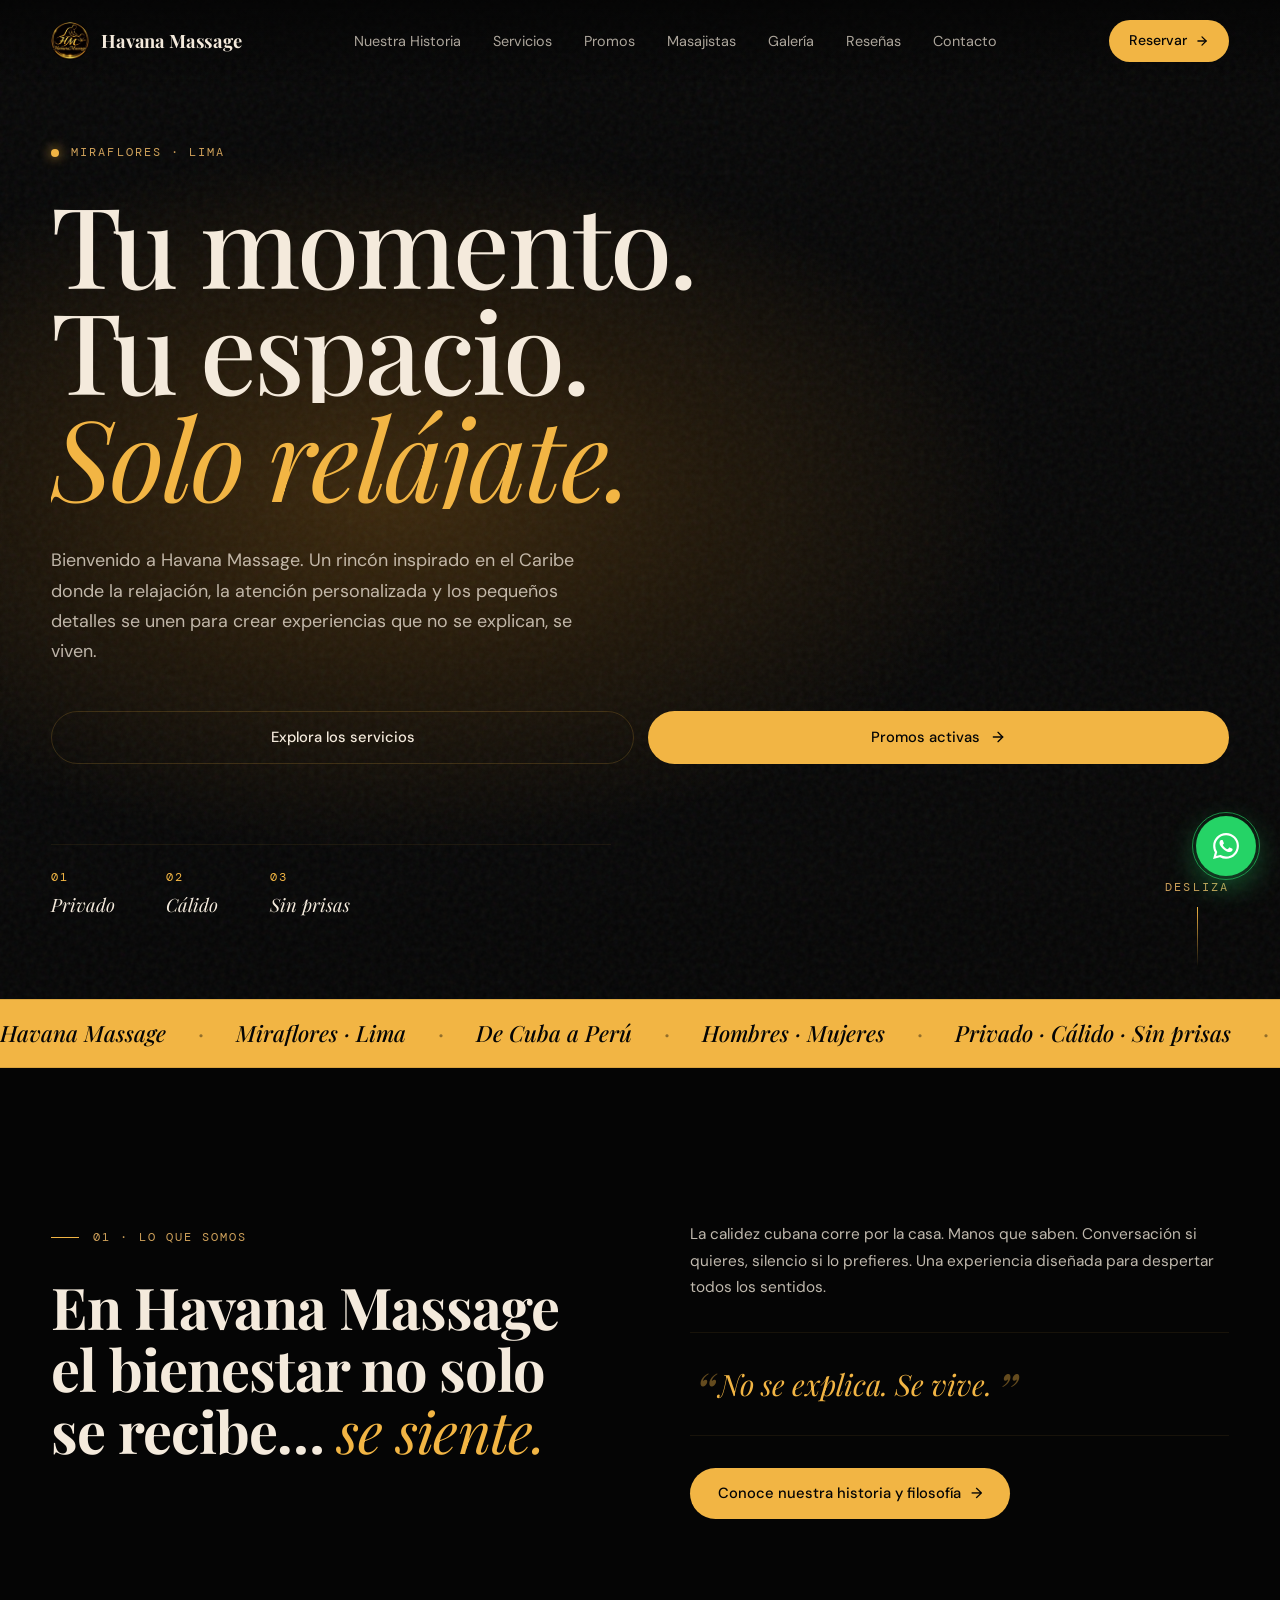
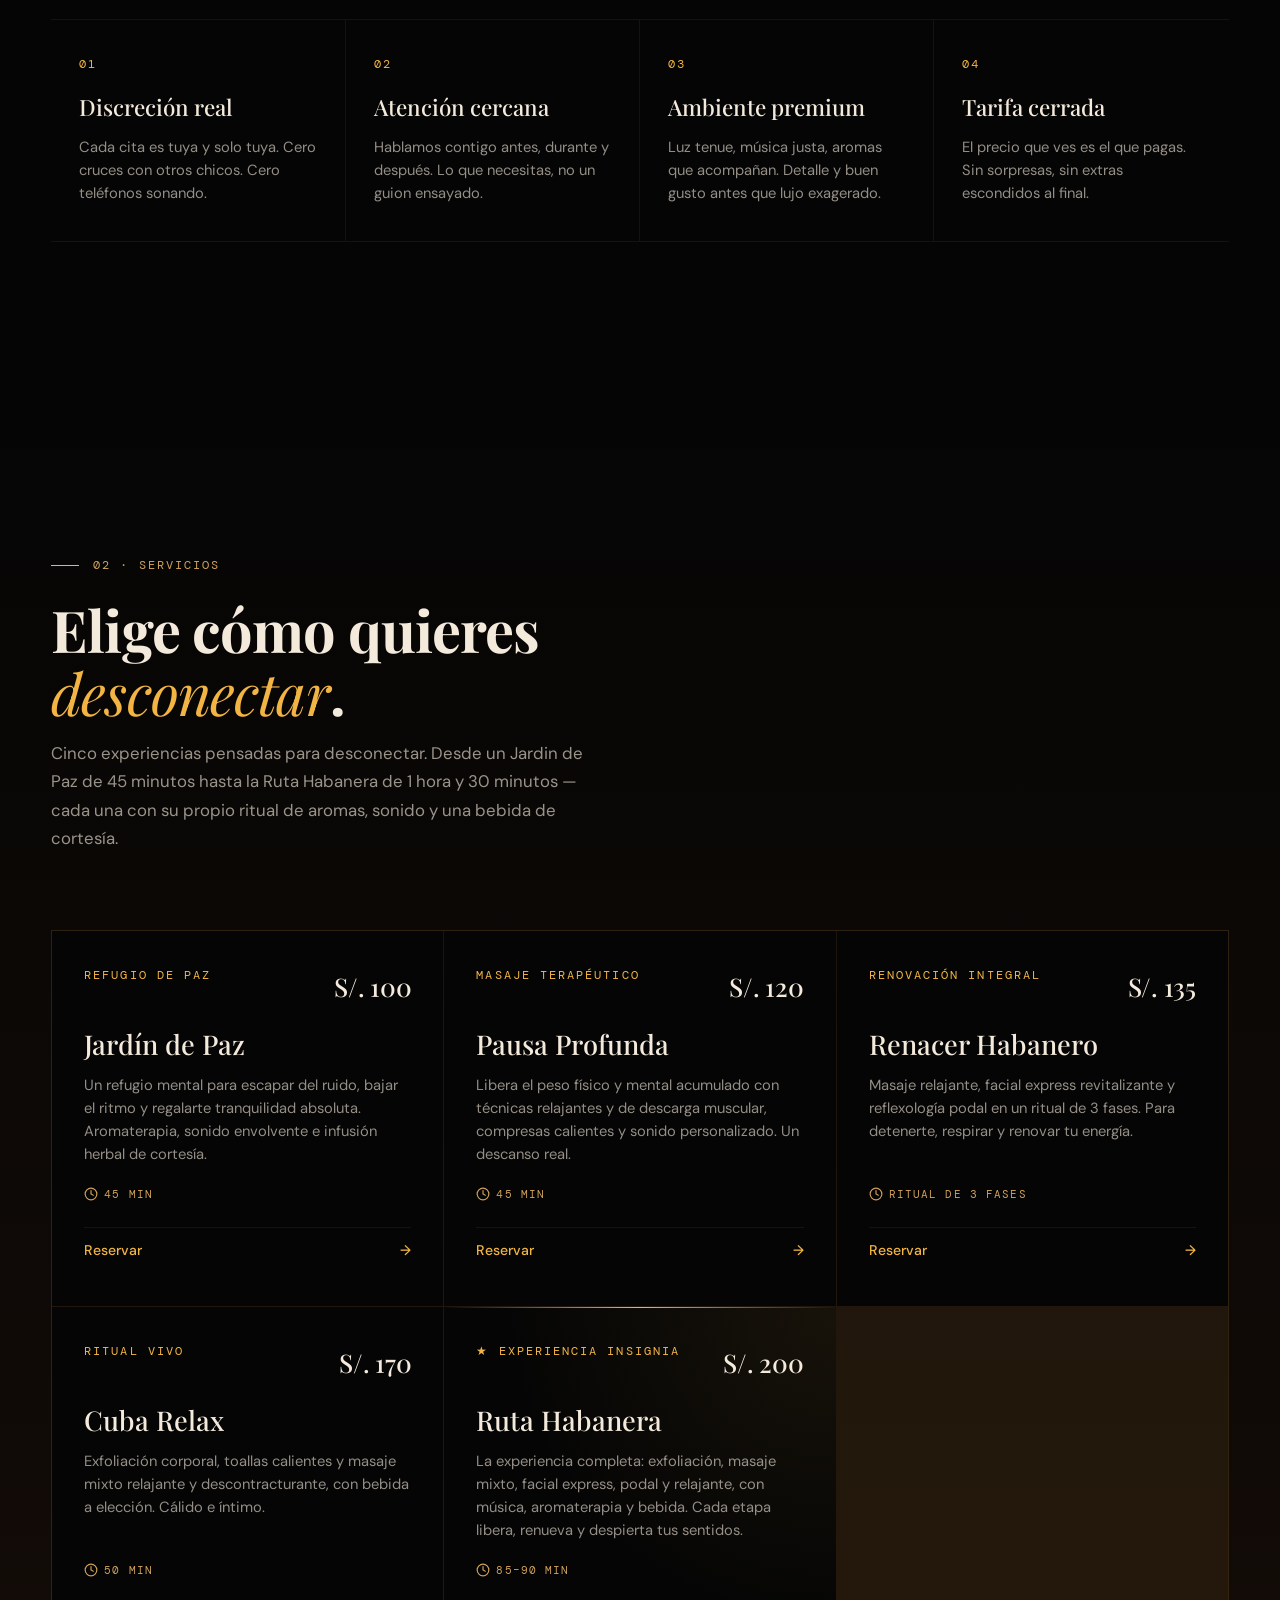
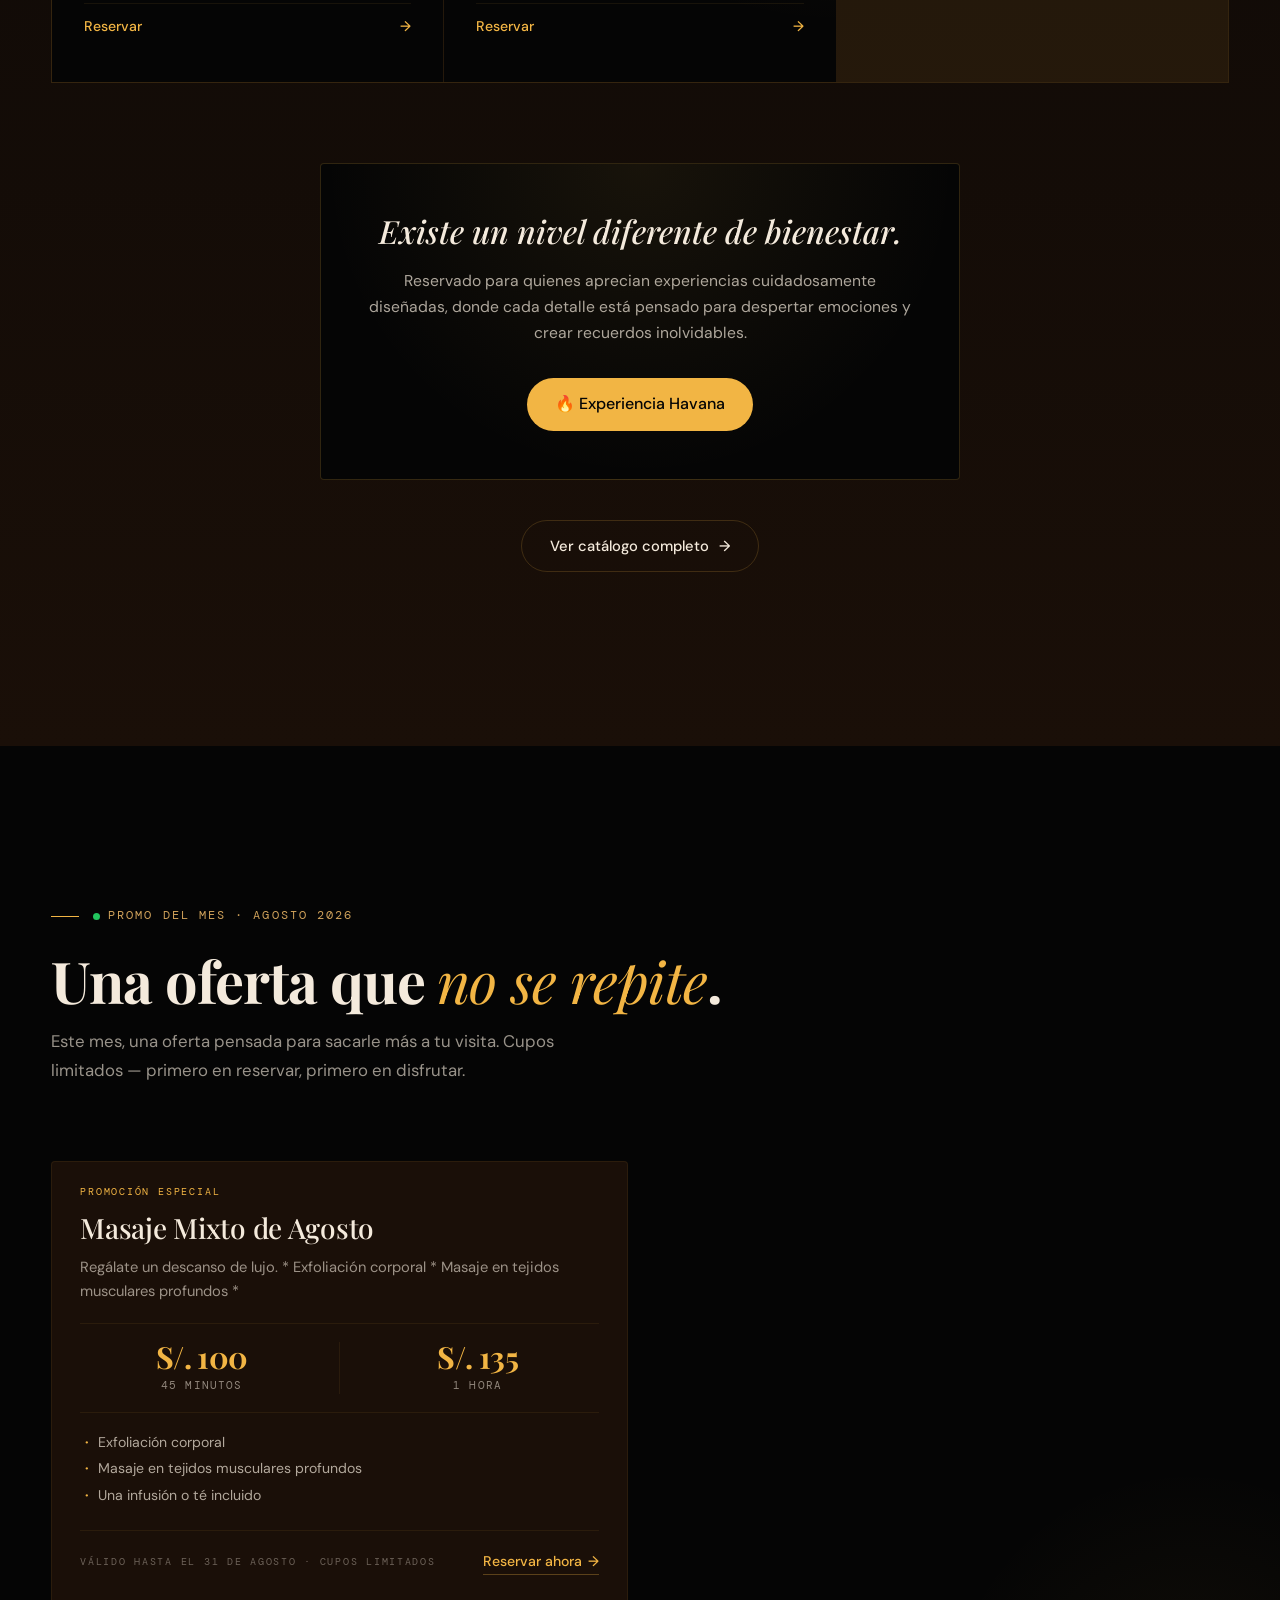
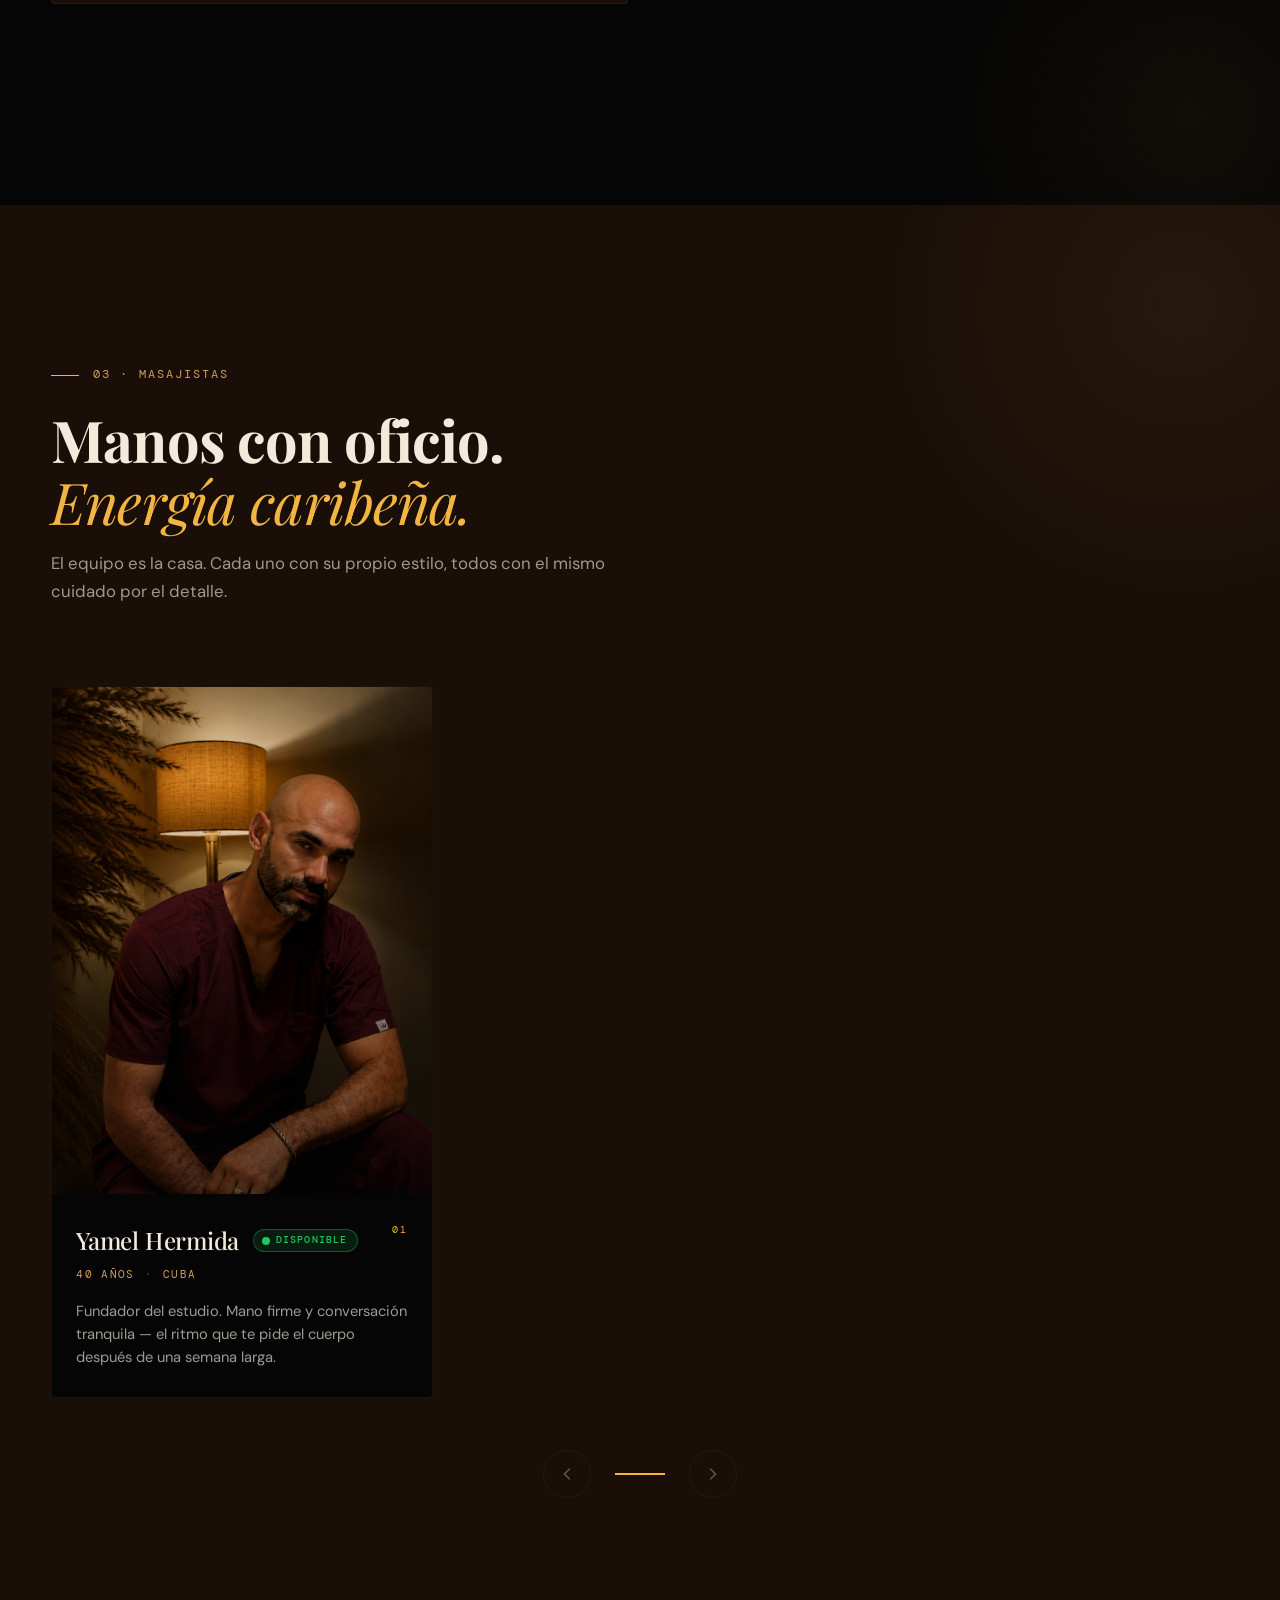
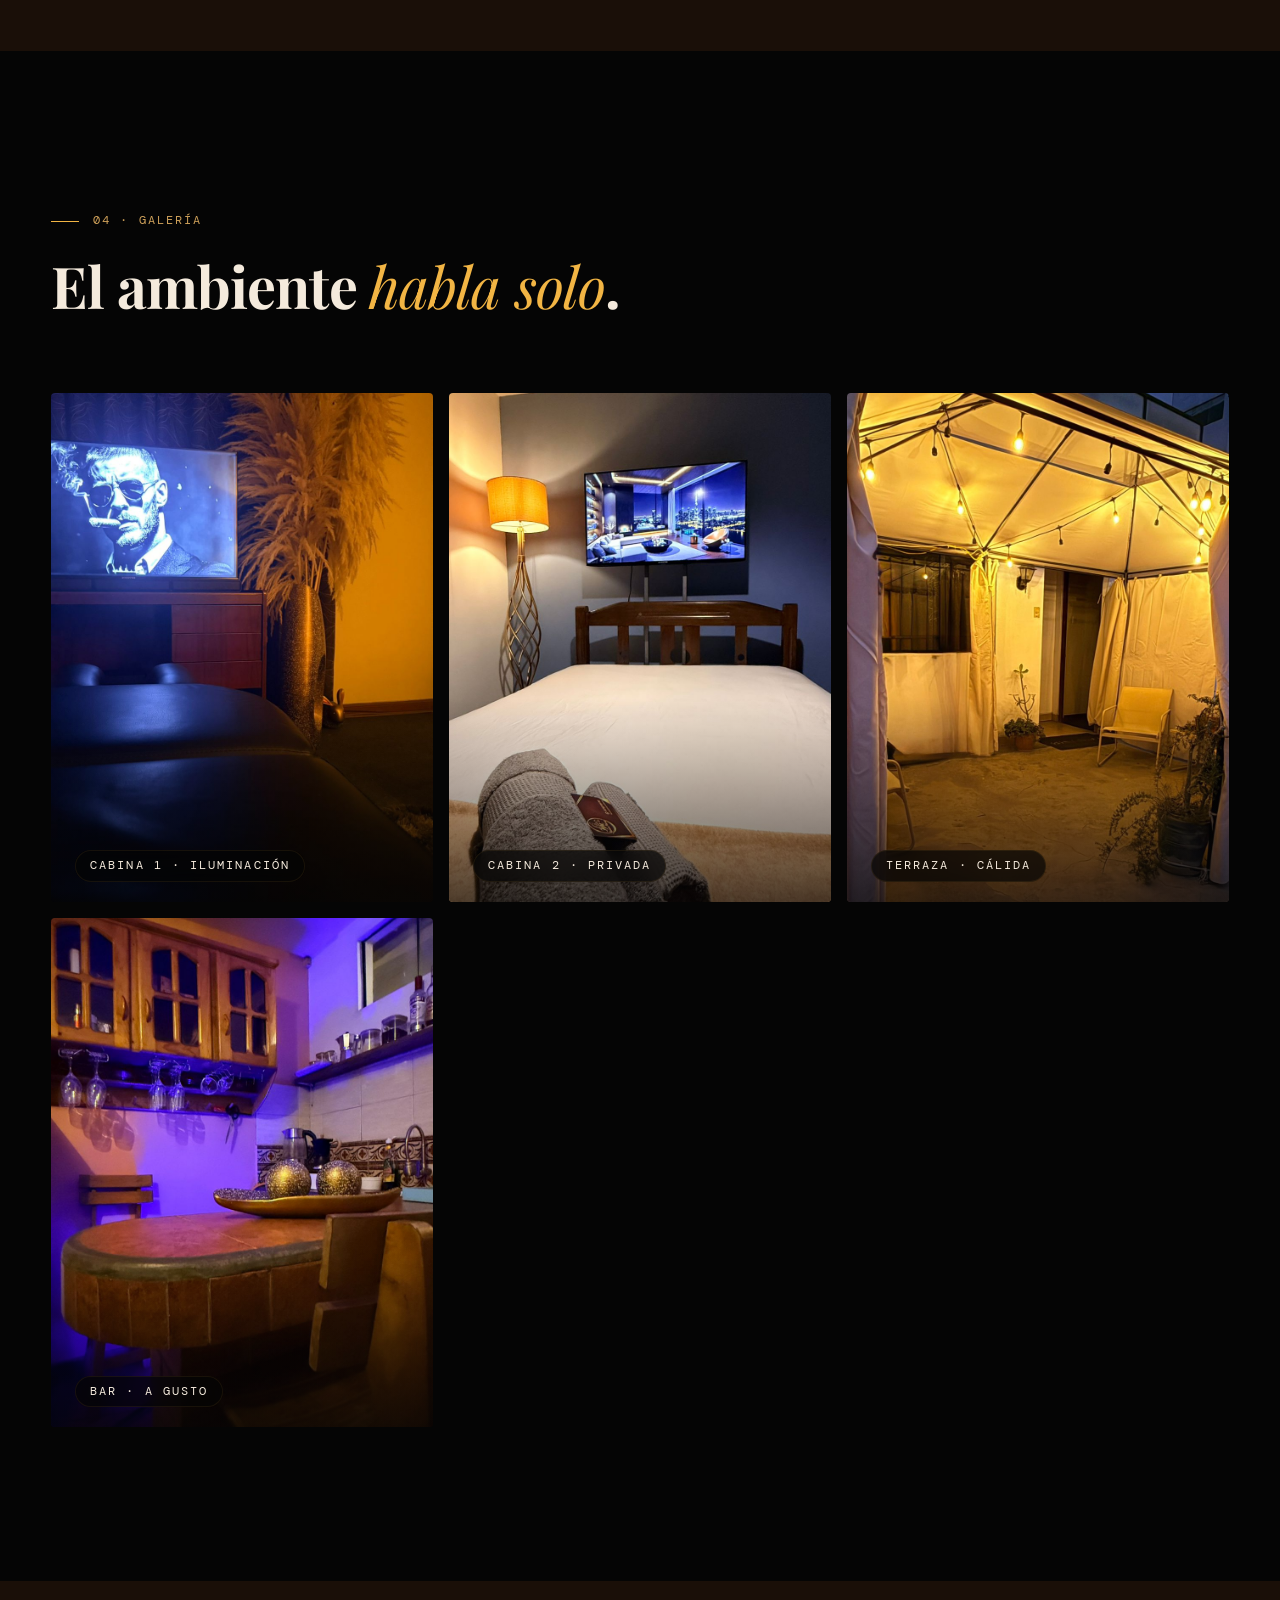
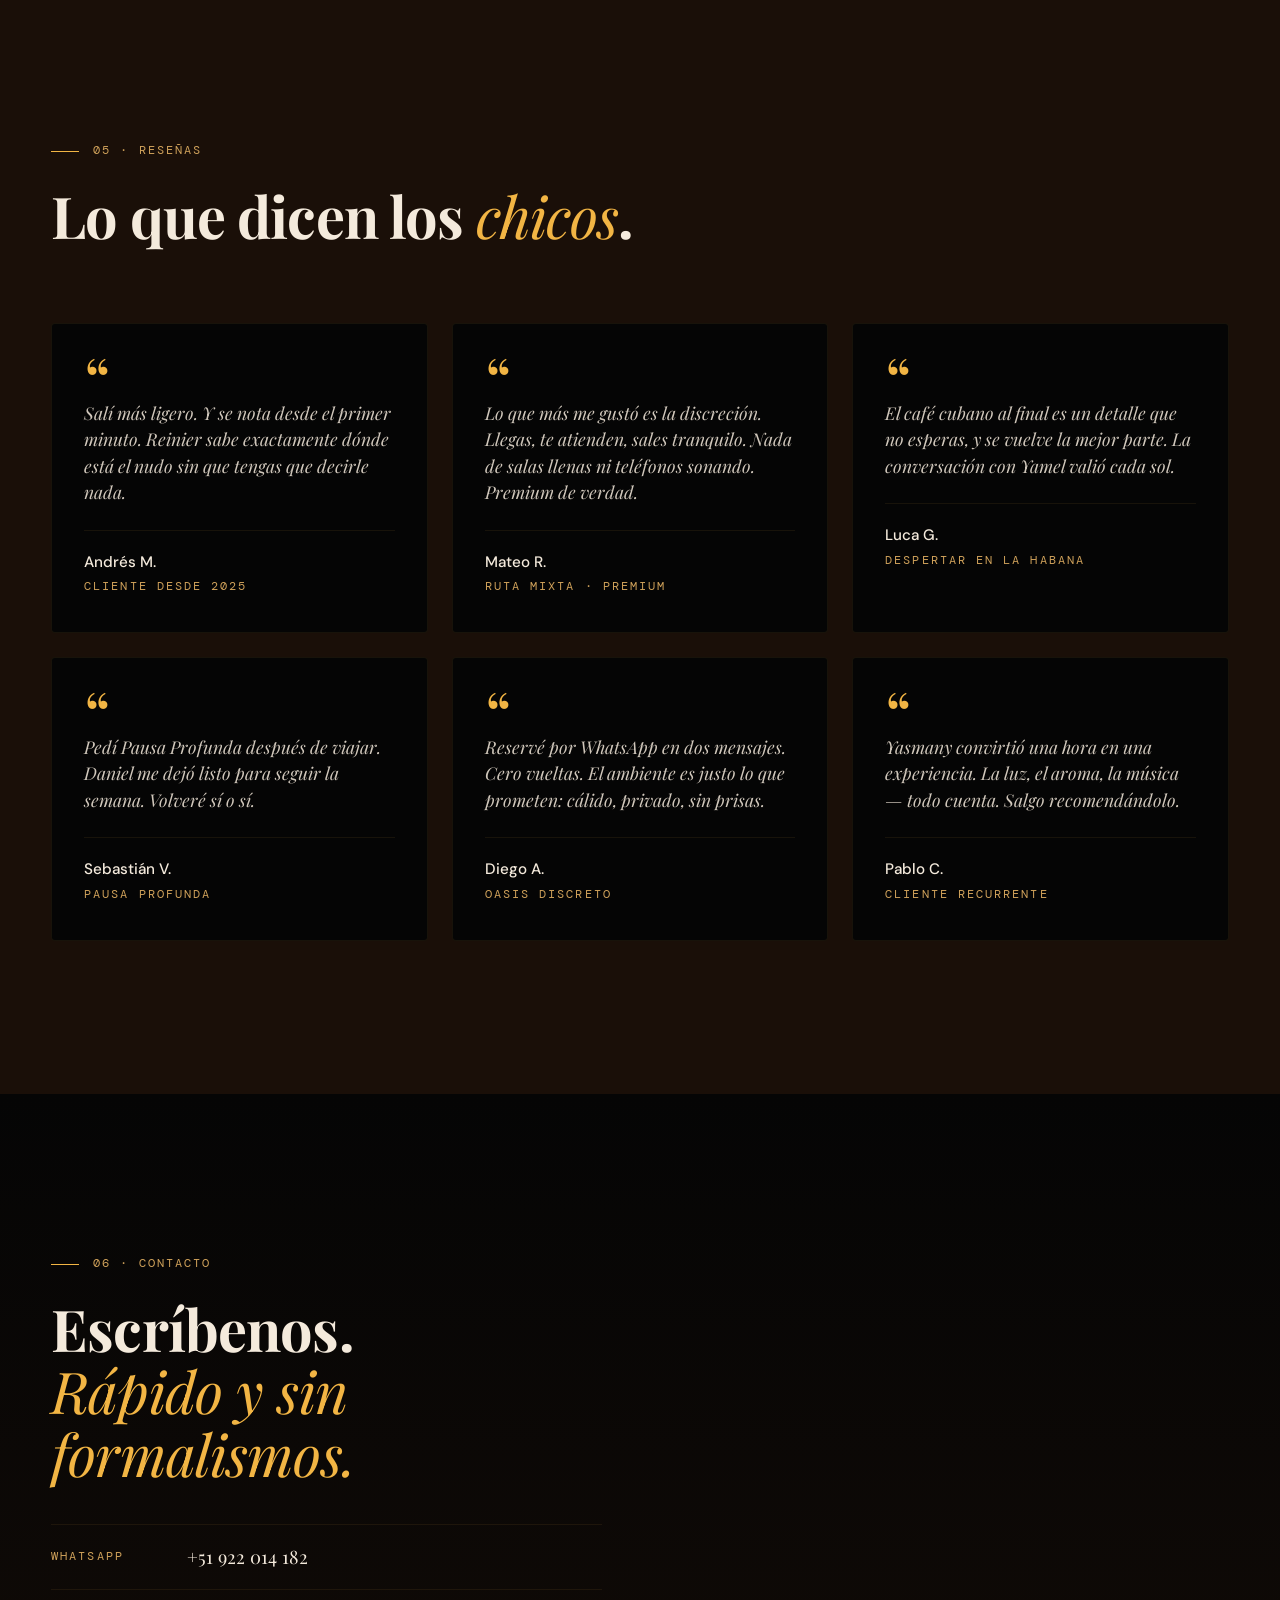
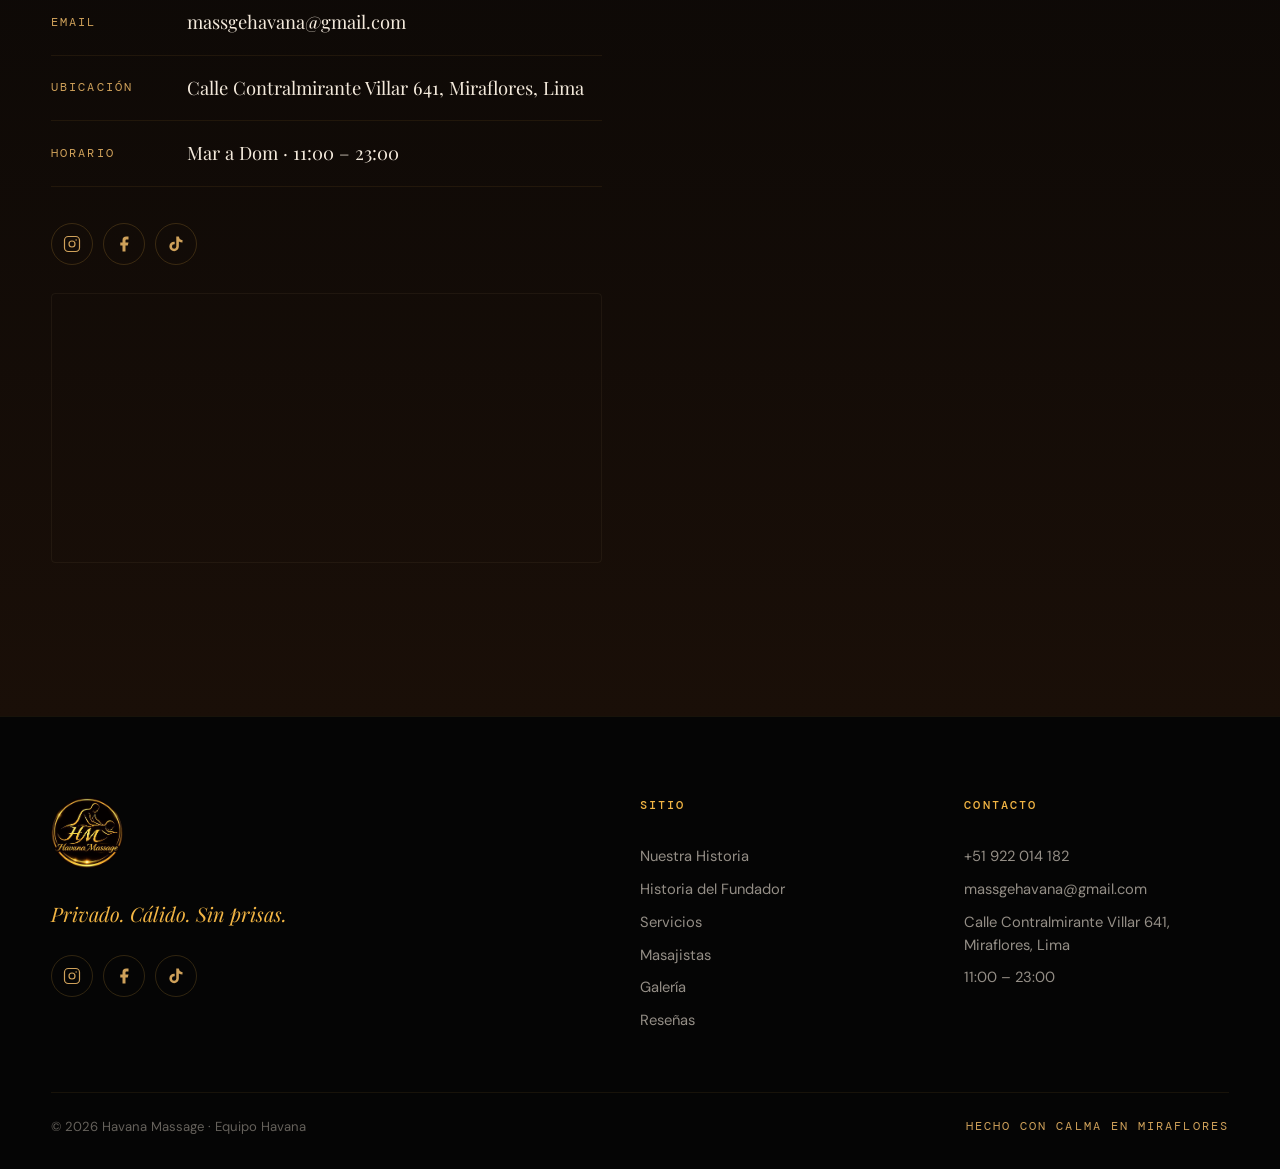
==== commit b316a6a2: "v17" ====
--- a/index.html
+++ b/index.html
@@ -44,7 +44,7 @@
   <link href="https://fonts.googleapis.com/css2?family=Playfair+Display:ital,wght@0,400;0,500;0,700;0,900;1,400&family=DM+Sans:wght@300;400;500;700&family=DM+Mono:wght@400;500&display=swap" rel="stylesheet" />
 
   <!-- Styles -->
-  <link rel="stylesheet" href="css/styles.css?v=20260706h" />
+  <link rel="stylesheet" href="css/styles.css?v=20260706i" />
 
   <!-- Google Analytics 4 -->
   <script async src="https://www.googletagmanager.com/gtag/js?id=G-4W2KEQS5DL"></script>
@@ -379,20 +379,25 @@
             <div class="promo__body">
               <h3 class="promo__name">Masaje Mixto de Agosto</h3>
               <p class="promo__desc">Regálate un descanso de lujo. * Exfoliación corporal * Masaje en tejidos musculares profundos * </p>
-              <div class="promo__pricing">
-                <span class="promo__original">S/. 135</span>
-                <svg class="promo__arrow" width="14" height="14" viewBox="0 0 24 24" fill="none" stroke="currentColor" stroke-width="2" stroke-linecap="round"><line x1="5" y1="12" x2="19" y2="12"/><polyline points="12 5 19 12 12 19"/></svg>
-                <span class="promo__price">S/. 100</span>
-                <span class="promo__save mono">Ahorras S/. 35</span>
+              <div class="promo__pricing promo__pricing--tiers">
+                <div class="promo__tier">
+                  <span class="promo__tier-price">S/. 100</span>
+                  <span class="promo__tier-duration mono">45 minutos</span>
+                </div>
+                <span class="promo__tier-divider" aria-hidden="true"></span>
+                <div class="promo__tier">
+                  <span class="promo__tier-price">S/. 135</span>
+                  <span class="promo__tier-duration mono">1 hora</span>
+                </div>
               </div>
               <ul class="promo__includes">
-                <li>20 min · Exfoliación corporal</li>
-                <li>50 min · Masaje en tejidos musculares profundos</li>
+                <li>Exfoliación corporal</li>
+                <li>Masaje en tejidos musculares profundos</li>
                 <li>Una infusión o té incluido</li>
               </ul>
               <div class="promo__footer">
                 <span class="mono promo__valid">Válido hasta el 31 de agosto · Cupos limitados</span>
-                <a class="promo__cta" href="https://wa.me/51922014182?text=Hola%20Havana%2C%20quiero%20reservar%20la%20promo%20Masaje%20Mixto%20(S%2F.199)" target="_blank" rel="noopener">Reservar ahora <span>→</span></a>
+                <a class="promo__cta" href="https://wa.me/51922014182?text=Hola%20Havana%2C%20quiero%20reservar%20la%20promo%20Masaje%20Mixto%20(45%20min%20S%2F.100%20%2F%201%20hora%20S%2F.135)" target="_blank" rel="noopener">Reservar ahora <span>→</span></a>
               </div>
             </div>
           </article>
--- a/css/styles.css
+++ b/css/styles.css
@@ -1453,6 +1453,42 @@
   background: rgba(34, 197, 94, 0.1);
   padding: 3px 8px;
   border-radius: 100px;
+}
+
+.promo__pricing--tiers {
+  justify-content: space-between;
+  gap: 16px;
+}
+
+.promo__tier {
+  display: flex;
+  flex-direction: column;
+  align-items: center;
+  gap: 4px;
+  flex: 1;
+}
+
+.promo__tier-price {
+  font-family: var(--serif);
+  font-size: 1.9rem;
+  font-weight: 700;
+  color: var(--gold);
+  letter-spacing: -0.02em;
+  line-height: 1;
+}
+
+.promo__tier-duration {
+  font-size: 0.68rem;
+  letter-spacing: 0.1em;
+  text-transform: uppercase;
+  color: rgba(244, 234, 220, 0.55);
+}
+
+.promo__tier-divider {
+  width: 1px;
+  align-self: stretch;
+  background: var(--line-soft);
+  flex-shrink: 0;
 }
 
 .promo__includes {
